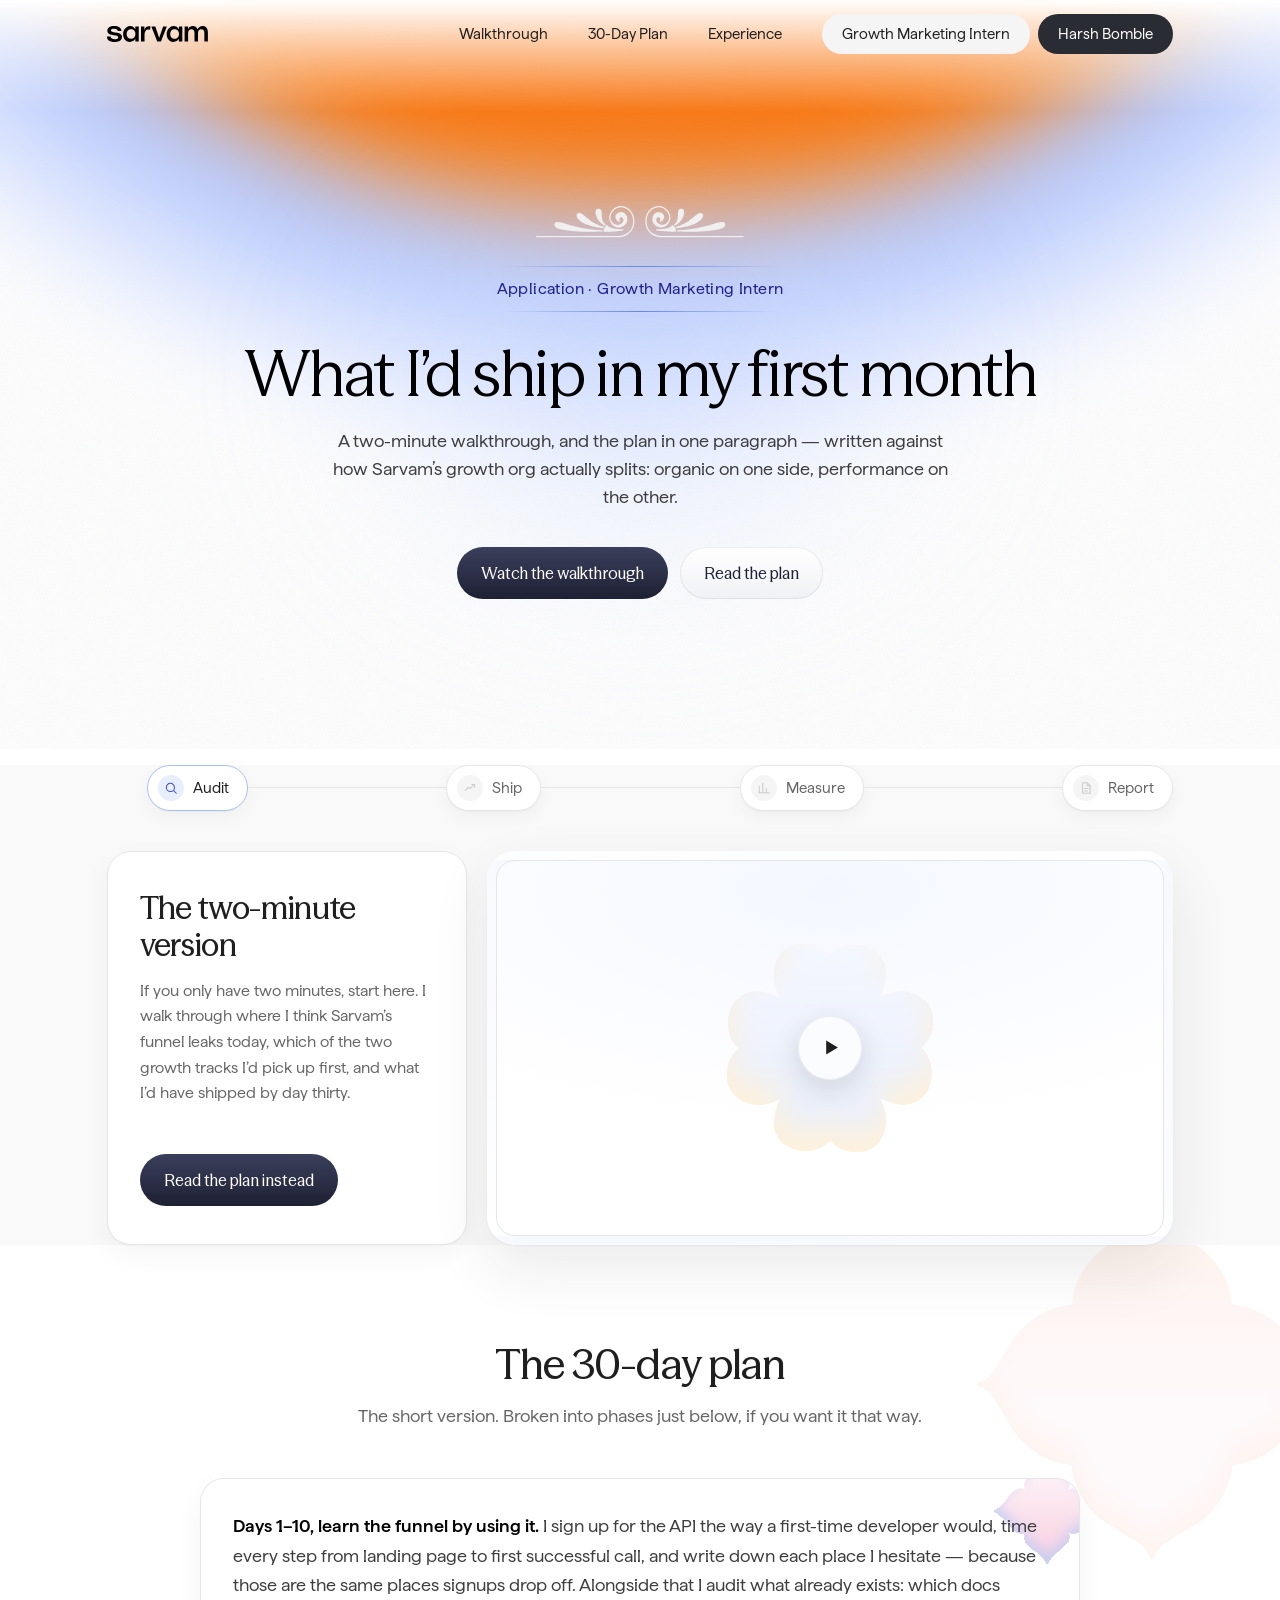
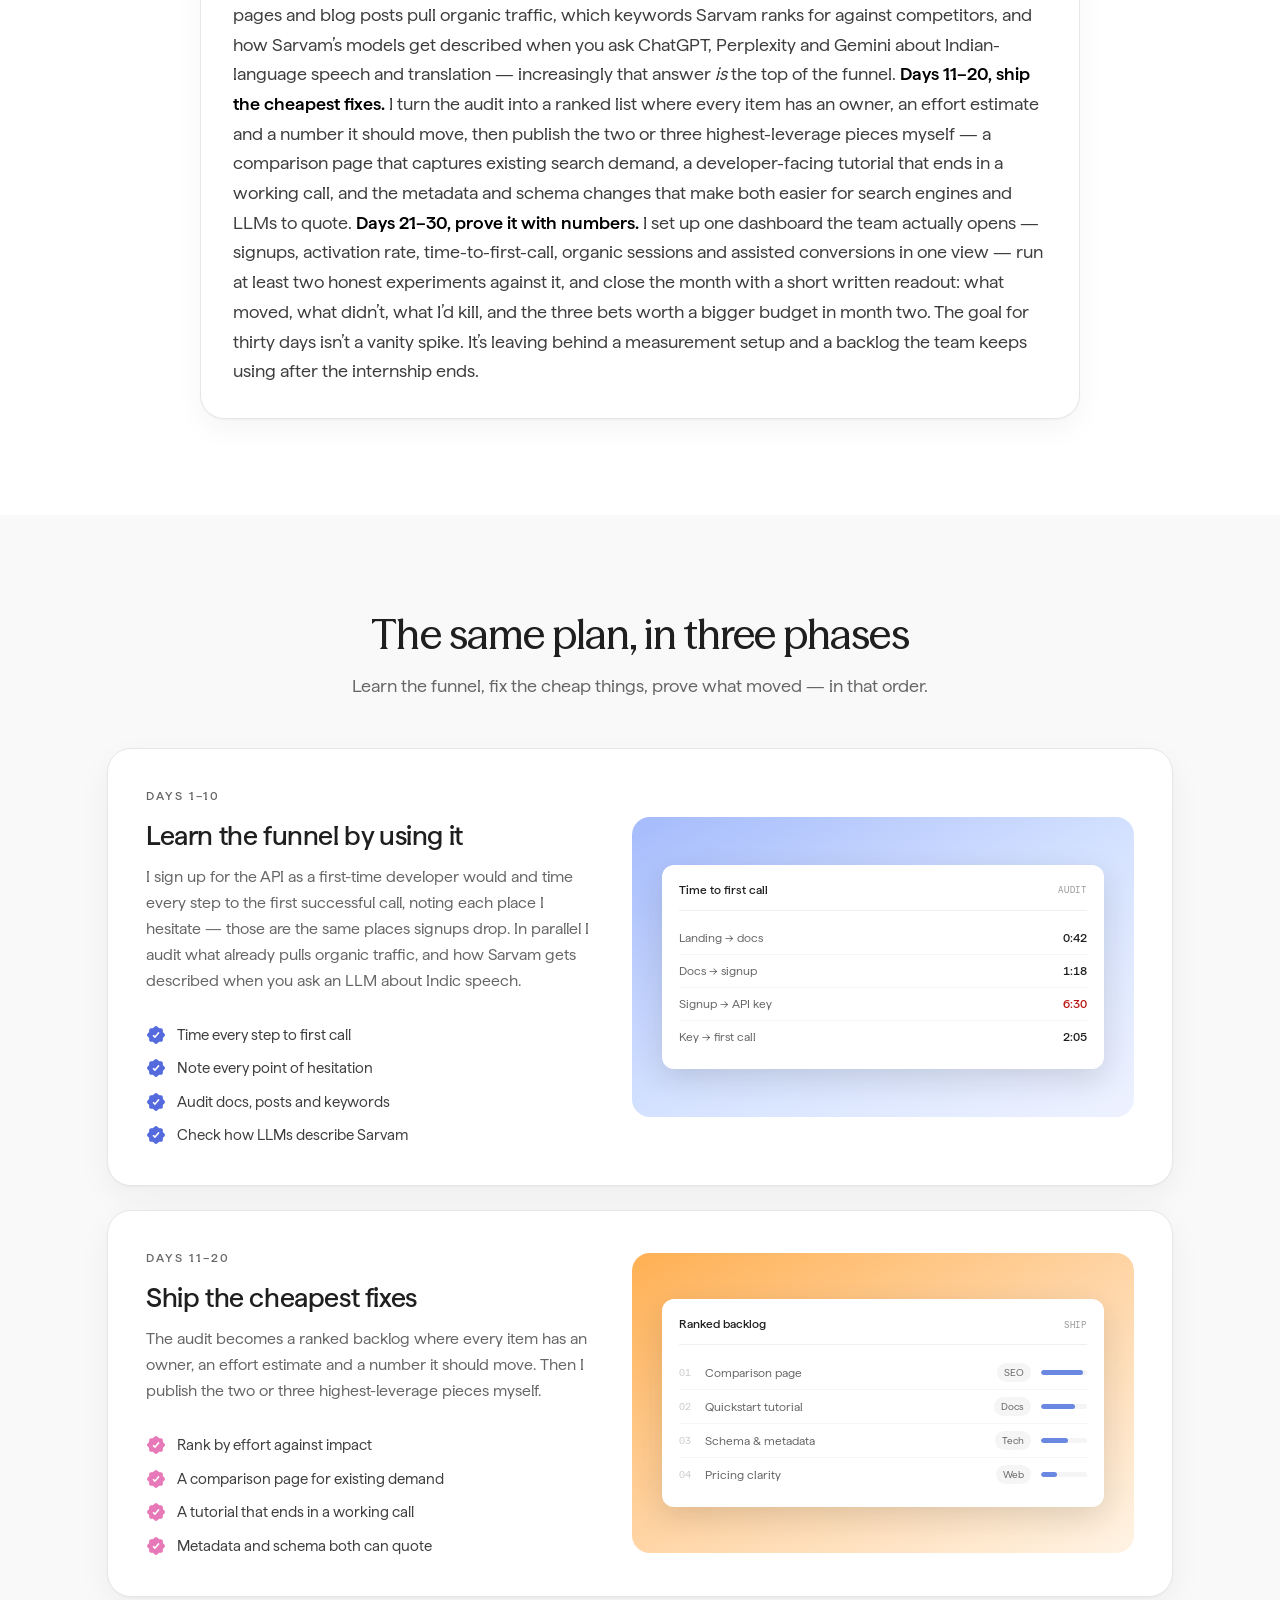
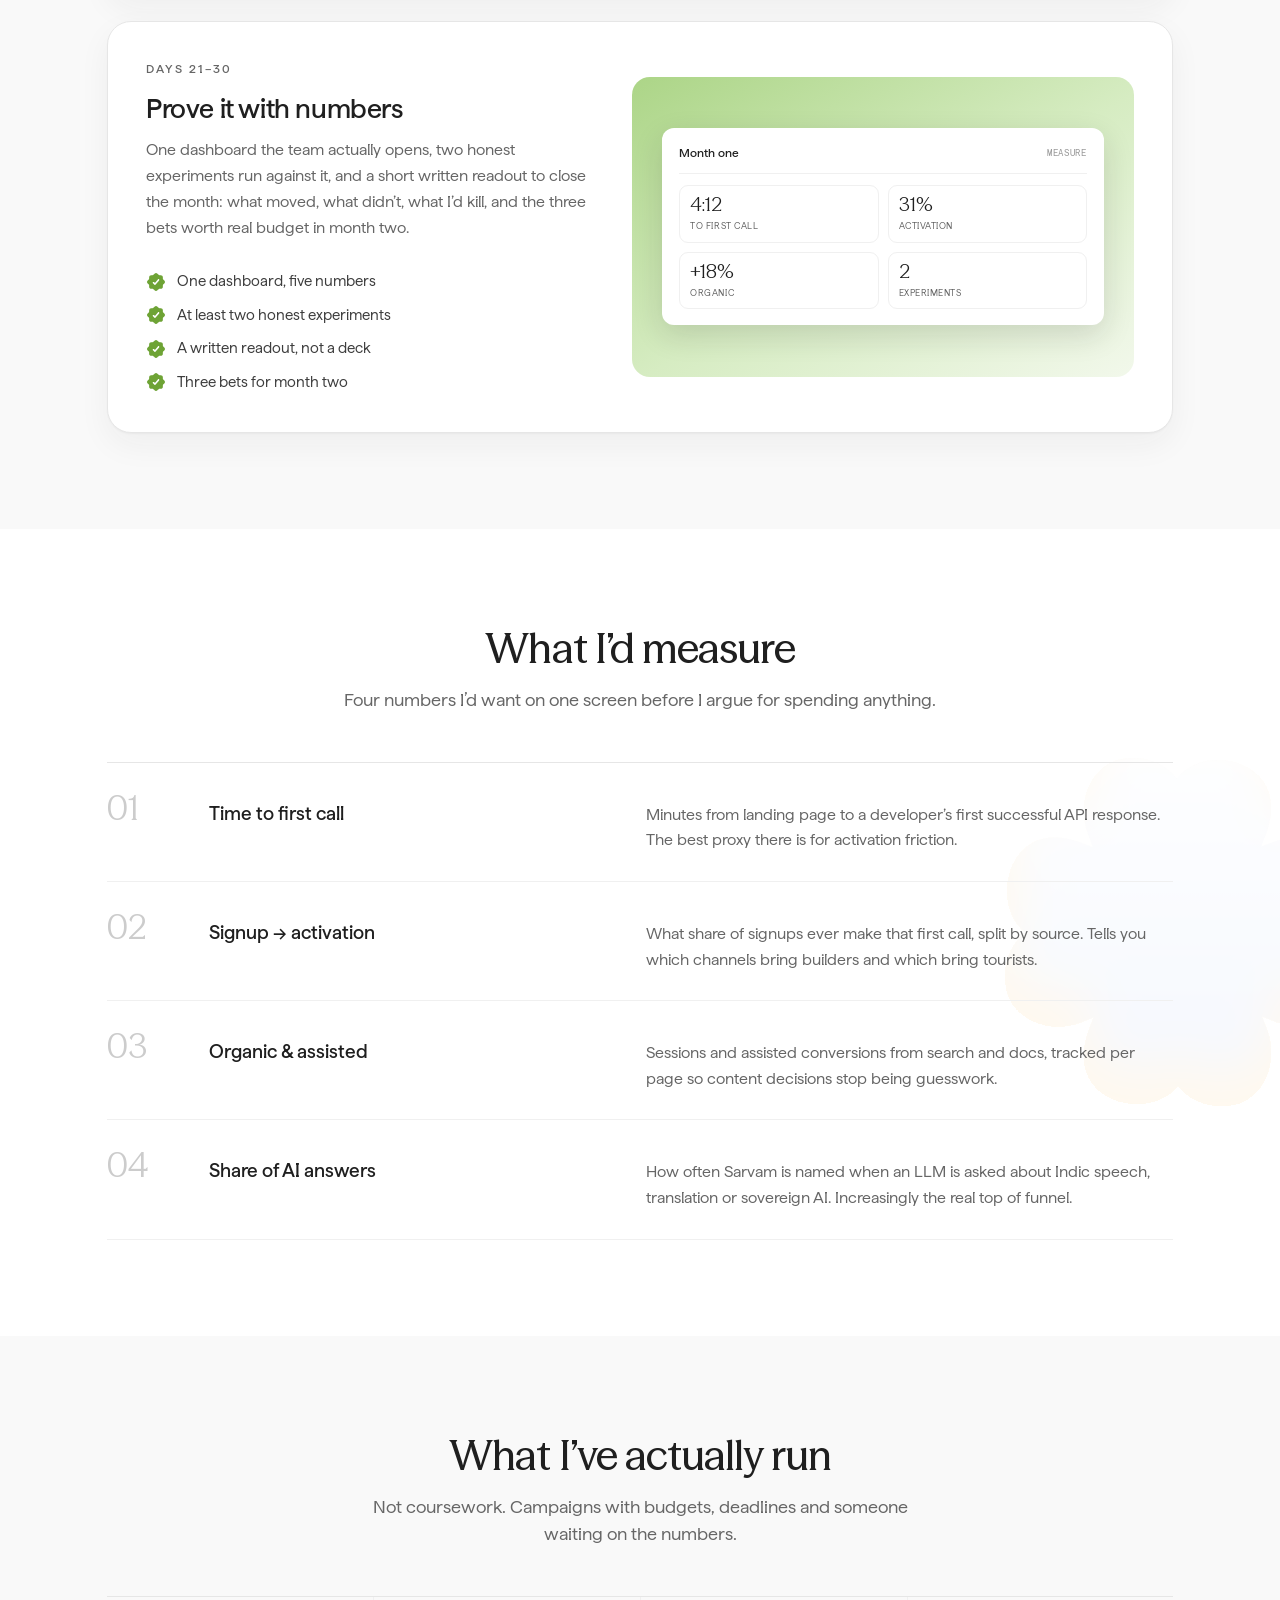
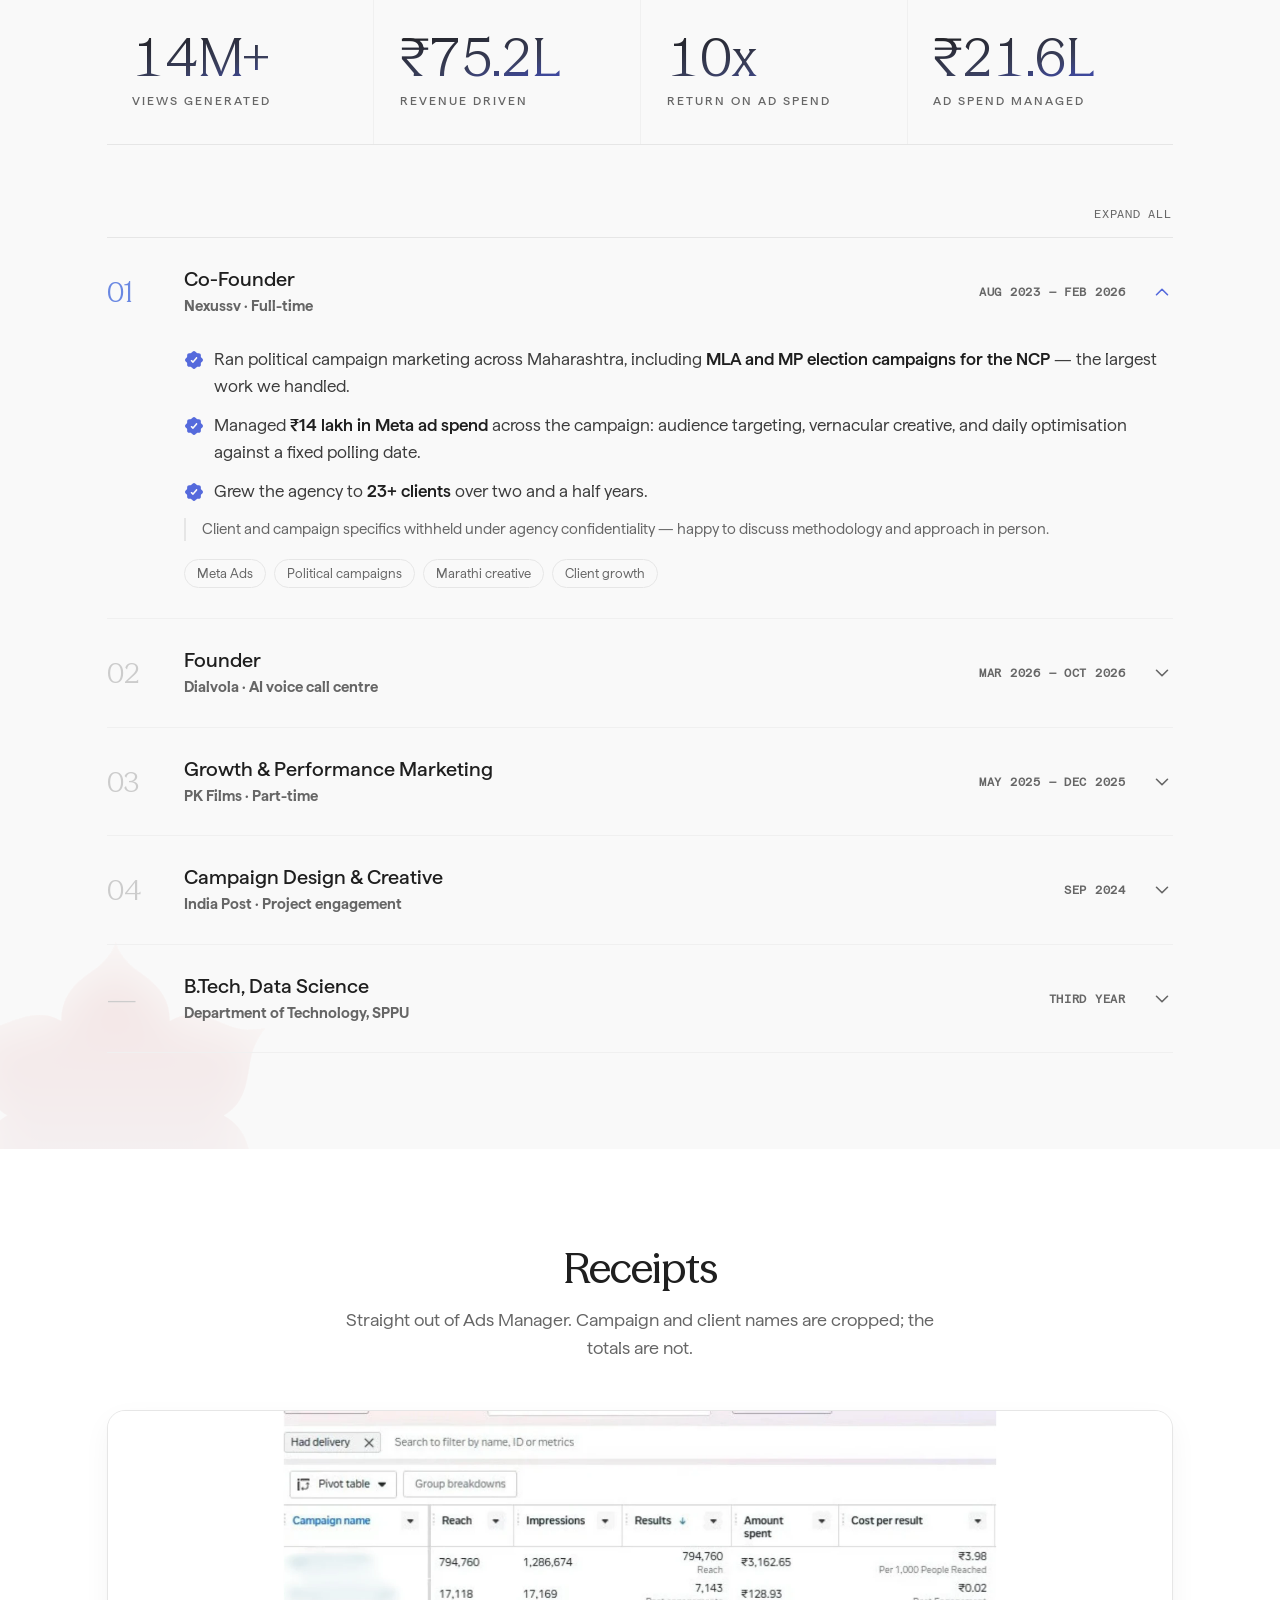
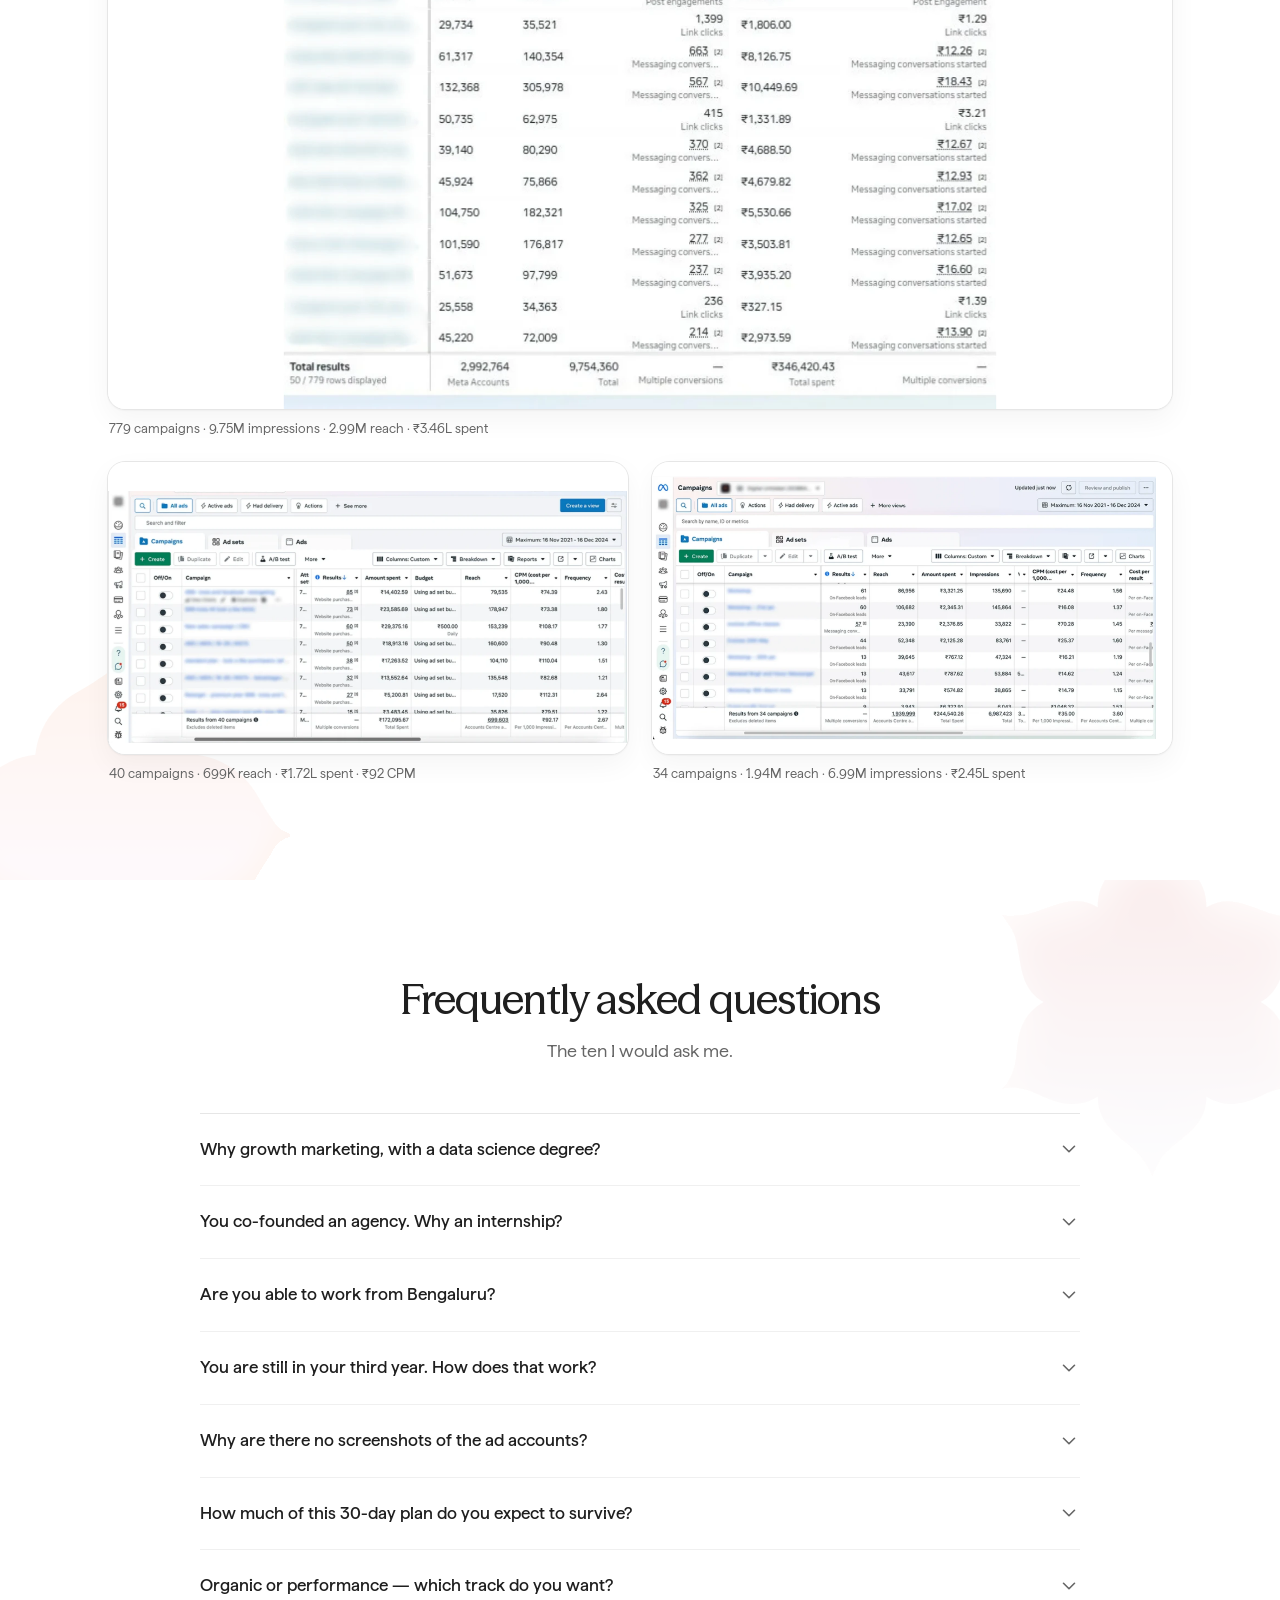
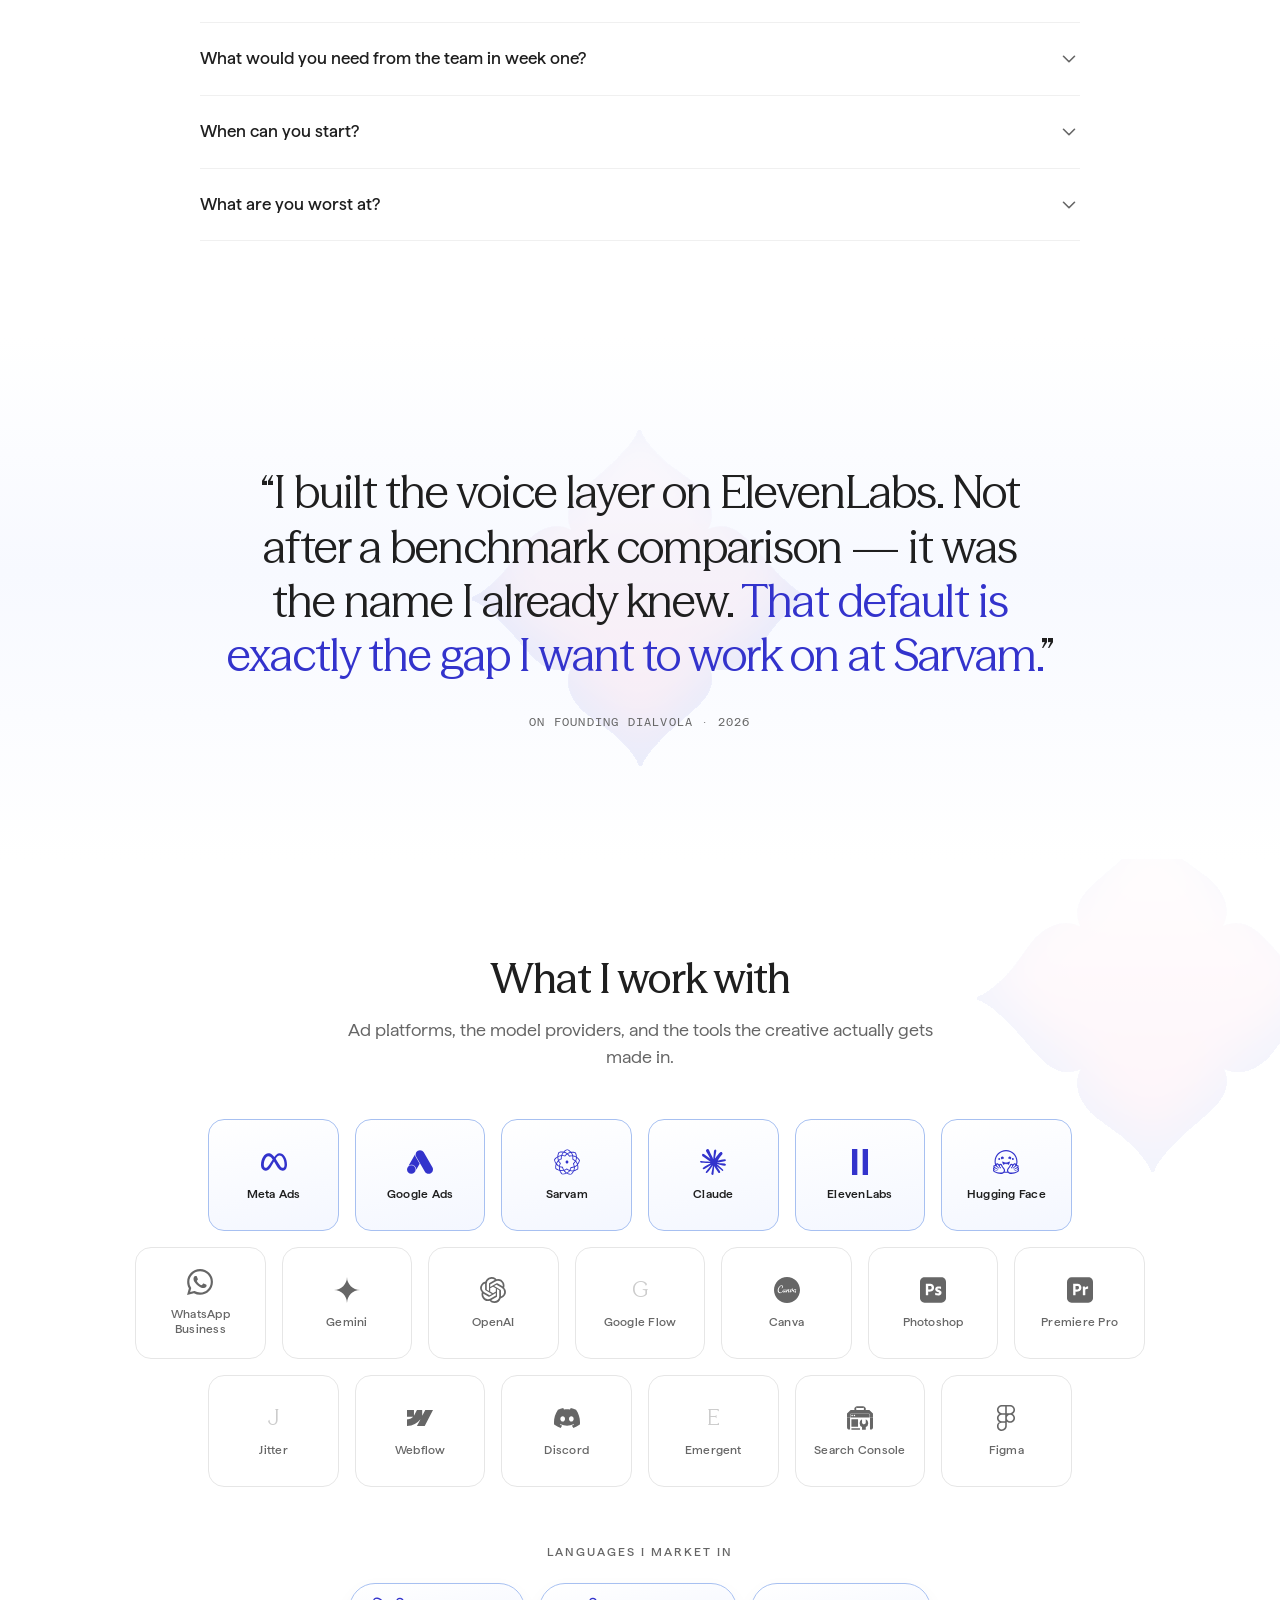
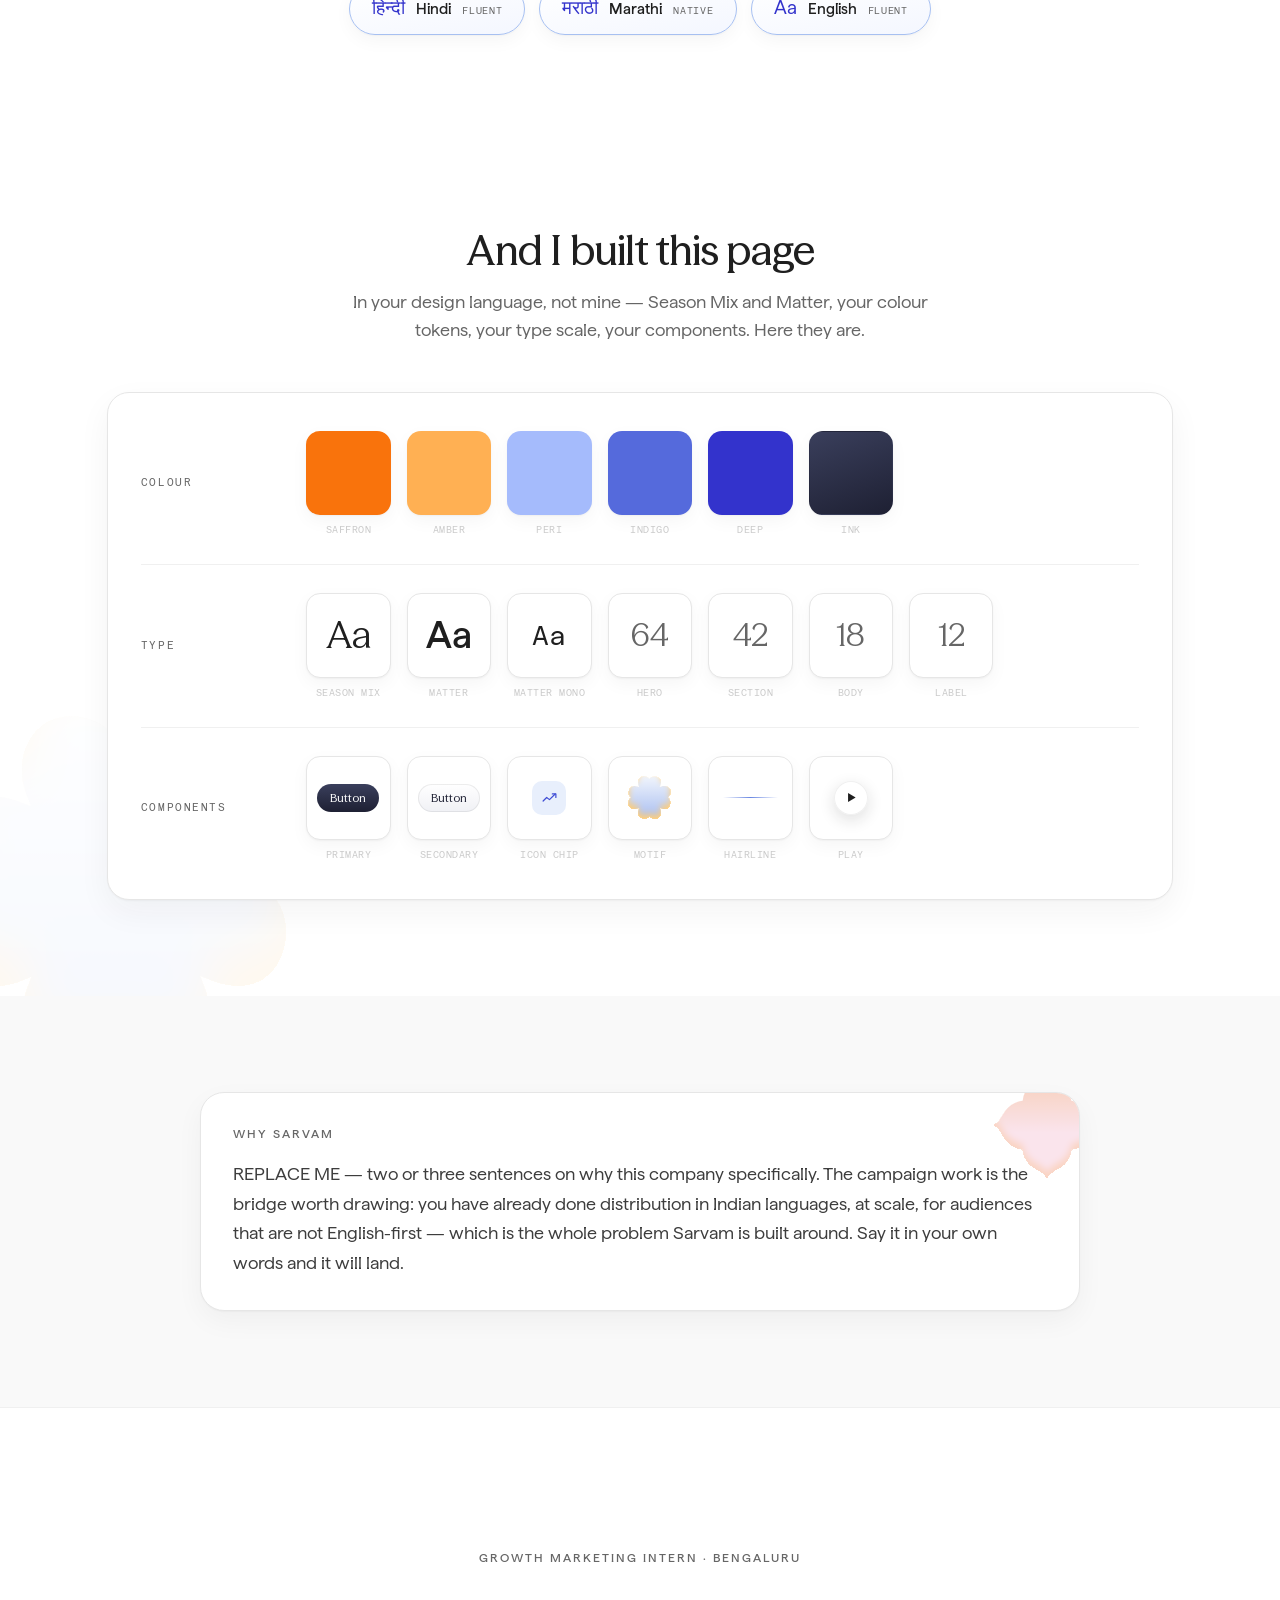
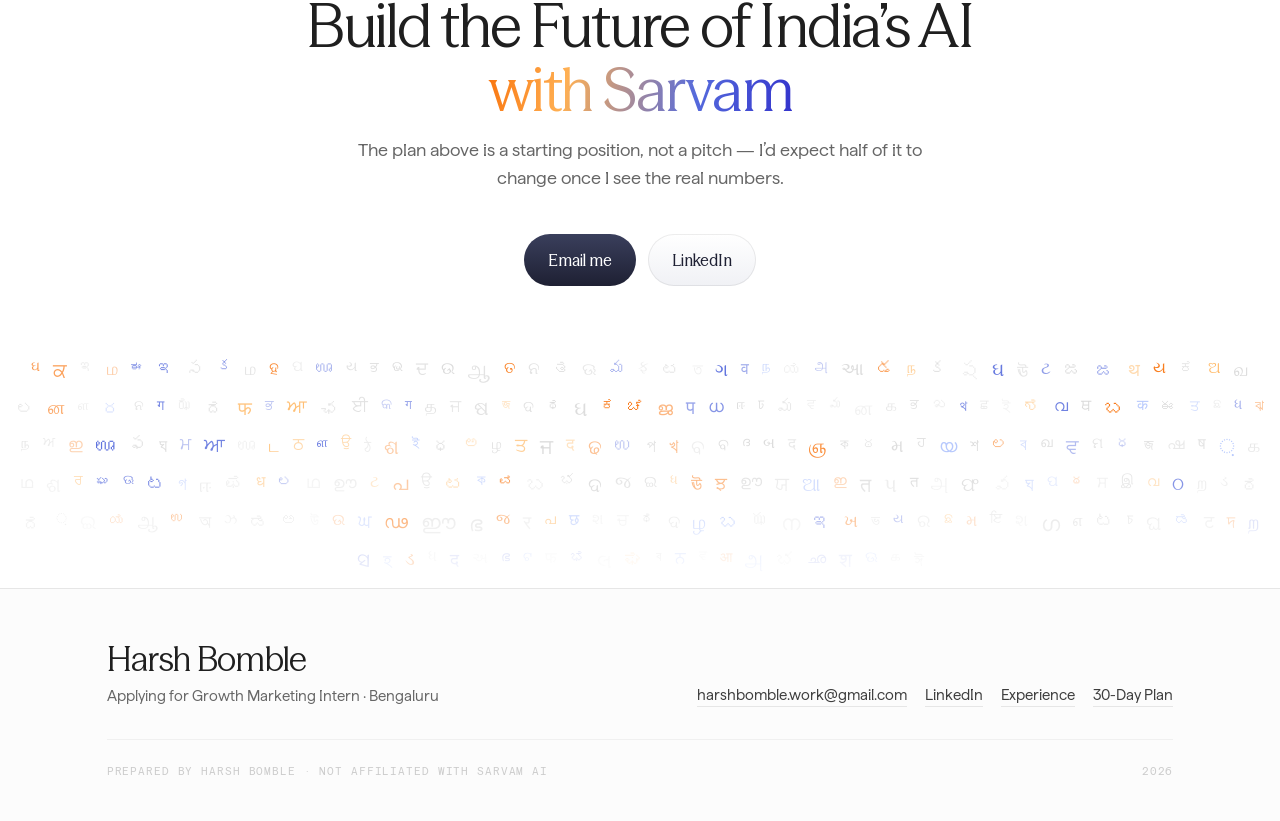
==== index.html @ e4346c4b "Replace the campaign outcome placeholder with a confidentiality note The outcome ask was a dashed to" ====
<!doctype html>
<html lang="en">
<head>
<meta charset="utf-8">
<meta name="viewport" content="width=device-width, initial-scale=1">
<title>30-Day Plan</title>
<meta name="description" content="A 30-day plan for the Growth Marketing Intern role at Sarvam.">
<meta name="author" content="Harsh Bomble">
<meta name="theme-color" content="#ffffff">
<!-- so the link previews properly when you send it on WhatsApp / LinkedIn / email -->
<meta property="og:type" content="website">
<meta property="og:title" content="What I'd ship in my first month">
<meta property="og:description" content="A 30-day plan for the Growth Marketing Intern role at Sarvam \u2014 the walkthrough, three phases, and what I'd measure.">
<meta name="twitter:card" content="summary">
<meta name="twitter:title" content="What I'd ship in my first month">
<meta name="twitter:description" content="A 30-day plan for the Growth Marketing Intern role at Sarvam.">
<link rel="icon" href="data:image/svg+xml,%3Csvg xmlns='http://www.w3.org/2000/svg' viewBox='0 0 32 32'%3E%3Crect width='32' height='32' rx='8' fill='%233333cc'/%3E%3Ccircle cx='16' cy='16' r='5' fill='%23fff'/%3E%3C/svg%3E">
<style>
@font-face{font-family:Matter;src:url([data-uri]) format("woff2-variations");font-weight:100 1000;font-style:normal;font-display:swap}
@font-face{font-family:"Season Mix";src:url([data-uri]) format("woff2-variations");font-weight:300 900;font-style:normal;font-display:swap}
@font-face{font-family:"Matter Mono";src:url([data-uri]) format("woff2");font-weight:400;font-style:normal;font-display:swap}

:root{
  --tx:#1f1f1f; --tx-secondary:#3d3d3d; --tx-tertiary:#666;
  --st:#e6e6e6; --st-secondary:#f0f0f0;
  --grey-50:#f9f9f9; --grey-100:#f5f5f5; --grey-200:#f0f0f0;
  --grey-300:#e6e6e6; --grey-400:#ccc; --grey-600:#999;
  --indigo-100:#e8effc; --indigo-300:#a7c0f1; --indigo-500:#6a88e2;
  --indigo-600:#556adc; --indigo-700:#4250d5; --indigo-800:#3333cc;
  --indigo-900:#212191;
  --ink-btn-a:#3a3f5c; --ink-btn-b:#1e2033;
  --paper:#fff; --paper-soft:#fcfcfc;
}
*,*::before,*::after{box-sizing:border-box}
html{-webkit-text-size-adjust:100%; scroll-behavior:smooth; scroll-padding-top:88px}
body{
  margin:0; background:var(--paper); color:#000;
  font-family:Matter,ui-sans-serif,system-ui,sans-serif;
  font-size:16px; line-height:1.5;
  -webkit-font-smoothing:antialiased; -moz-osx-font-smoothing:grayscale;
}
.wrap{width:83.333%; max-width:1200px; margin-inline:auto}
@media (max-width:760px){ .wrap{width:auto; margin-inline:20px} }

/* ============ HERO SHELL — the saffron→periwinkle wash ============ */
.hero-shell{position:relative; overflow:hidden; isolation:isolate}
.hero-grad{
  position:absolute; z-index:-2; pointer-events:none;
  width:202.7vw; height:96.9vw; top:-55.4vw; left:50%;
  transform:translateX(-50%) translateY(var(--par,0px)); will-change:transform;
  max-width:none; object-fit:fill;
}
.hero-blob{
  position:absolute; z-index:-1; pointer-events:none;
  top:50%; left:50%; transform:translate(-50%,-50%);
  width:min(600px,80vw); height:min(400px,54vw);
  background:radial-gradient(#a5bbfc 0%,#d5e2ff 40%,transparent 70%);
  filter:blur(100px); opacity:.4;
}
.top-fade{
  position:absolute; z-index:0; inset:0 0 auto 0; height:112px; pointer-events:none;
  background:linear-gradient(to bottom,#fff 0%,transparent 100%);
}

/* ============ Header ============ */
.site-header{position:fixed; inset:0 0 auto 0; z-index:1000}
.site-header .bar{position:relative; z-index:1; display:flex; align-items:center;
                  justify-content:space-between; gap:24px; padding-block:14px}
/* white panel drops in once you leave the hero, the way theirs does */
.header-bg{
  position:absolute; inset:0; background:#fff; border-bottom:1px solid var(--st-secondary);
  opacity:0; translate:0 -100%;
  transition:opacity .3s ease-out, translate .3s cubic-bezier(.2,0,0,1);
}
.site-header.stuck .header-bg{opacity:1; translate:0 0}
.brand{display:flex; align-items:center; text-decoration:none; flex:1 1 0; min-width:0}
.brand svg{display:block; height:16px; width:auto}
.nav{display:flex; align-items:center; gap:8px; flex:0 0 auto}
.nav a{
  padding:8px 16px; border-radius:999px; text-decoration:none;
  font-size:15px; line-height:normal; color:var(--tx); white-space:nowrap;
  transition:background-color .2s ease;
}
.nav a:hover{background:rgba(0,0,0,.05)}
.header-cta{display:flex; align-items:center; gap:8px; flex:1 1 0; justify-content:flex-end}
.pill-sm{
  display:inline-flex; align-items:center; height:40px; padding:8px 20px;
  border-radius:999px; font-size:15px; text-decoration:none; white-space:nowrap;
}
.pill-sm.dark{background:#2a2c33; color:#fff}
.pill-sm.light{background:var(--grey-100); color:var(--tx)}
@media (max-width:900px){ .nav{display:none} }
@media (max-width:560px){ .pill-sm.light{display:none} }

/* ============ Hero ============ */
.hero{position:relative; z-index:1; text-align:center; padding-block:206px 150px}
.motif{display:block; margin:0 auto 28px; width:208px; height:32px}
.rule{display:block; width:276px; max-width:70vw; height:1px; margin:0 auto;
      background:radial-gradient(circle,var(--indigo-500) 0%,transparent 100%)}
.eyebrow{
  margin:0; padding-block:10px;
  font-size:16px; font-weight:425; letter-spacing:.4px; line-height:24px;
  color:var(--indigo-900);
}
h1{
  font-family:"Season Mix",Matter,serif; font-weight:425;
  font-size:clamp(38px,5.2vw,64px); line-height:1.05; letter-spacing:-.025em;
  margin:28px auto 20px; color:#000; max-width:20ch; text-wrap:balance;
}
.lede{
  margin:0 auto; max-width:56ch; text-wrap:pretty; font-size:18px; line-height:1.55; color:var(--tx-secondary);
}
.cta{display:flex; flex-wrap:wrap; gap:12px; justify-content:center; margin-top:36px}
.pill{
  display:inline-flex; align-items:center; justify-content:center;
  height:52px; padding:14px 24px; border-radius:999px;
  font-family:"Season Mix",Matter,serif; font-weight:500; font-size:16px;
  text-decoration:none; border:0; cursor:pointer;
}
.pill.dark{background:linear-gradient(var(--ink-btn-a) 0%,var(--ink-btn-b) 100%); color:#fff}
/* hairline so the light pill still reads on the grey bands, where a
   pure-white fill would otherwise disappear */
.pill.lightb{background:linear-gradient(#fff 0%,#f0f1f5 100%); color:var(--ink-btn-b);
             box-shadow:inset 0 0 0 1px rgba(31,31,31,.08)}

/* ============ Grain — their recipe: 512px tile, soft-light, .5, rotated 180.
   Their own tile is a 1.7MB PNG, so this is an SVG turbulence equivalent. ============ */
.grain::after{
  content:""; position:absolute; inset:0; z-index:0; pointer-events:none;
  background-image:url("data:image/svg+xml,%3Csvg xmlns='http://www.w3.org/2000/svg' width='512' height='512'%3E%3Cfilter id='n'%3E%3CfeTurbulence type='fractalNoise' baseFrequency='0.75' numOctaves='4' stitchTiles='stitch'/%3E%3C/filter%3E%3Crect width='512' height='512' filter='url(%23n)' opacity='0.5'/%3E%3C/svg%3E");
  background-size:512px 512px; background-repeat:repeat;
  mix-blend-mode:soft-light; opacity:.22; transform:rotate(180deg);
}

/* ============ Depth — layered rather than a flat 1px box ============ */
.card{
  position:relative; overflow:hidden;
  box-shadow:0 1px 2px rgba(31,31,31,.04), 0 10px 28px rgba(31,31,31,.045);
}
/* their featured-card treatment: a motif bleeding out of the top-right */
.card .accent{
  position:absolute; top:-34px; right:-34px; width:132px; height:132px;
  opacity:.32; pointer-events:none; user-select:none;
}
.card > *:not(.accent){position:relative; z-index:1}

/* ============ Motion — their timing: opacity .36s ease-out, translate .52s ============ */
.reveal{opacity:0; translate:0 18px;
        transition:opacity .36s ease-out, translate .52s cubic-bezier(.2,0,0,1)}
.reveal.in{opacity:1; translate:0 0}

.card{transition:transform .35s cubic-bezier(.2,0,0,1), box-shadow .35s cubic-bezier(.2,0,0,1),
      border-color .2s cubic-bezier(.4,0,.2,1)}
.grid-3 .card:hover, .grid-4 .card:hover{
  transform:translateY(-4px); border-color:var(--grey-400);
  box-shadow:0 2px 4px rgba(31,31,31,.05), 0 20px 48px rgba(31,31,31,.10);
}
.card .accent{transition:transform .5s cubic-bezier(.2,0,0,1), opacity .35s ease-out}
.grid-3 .card:hover .accent, .grid-4 .card:hover .accent{transform:scale(1.1) rotate(6deg); opacity:.52}
.pill{transition:transform .35s cubic-bezier(.2,0,0,1), box-shadow .35s cubic-bezier(.2,0,0,1), filter .2s ease-out}
.pill:hover{transform:translateY(-1px); box-shadow:0 10px 24px rgba(31,31,31,.16)}
.pill.lightb:hover{box-shadow:inset 0 0 0 1px rgba(31,31,31,.14), 0 10px 24px rgba(31,31,31,.08)}
.video-frame{transition:box-shadow .35s cubic-bezier(.2,0,0,1)}

.play{transition:transform .35s cubic-bezier(.2,0,0,1), background-color .2s ease-out}
.video-shell:hover .play{transform:scale(1.06); background:rgba(255,255,255,.9)}

@media (prefers-reduced-motion:reduce){
  html{scroll-behavior:auto}
  .reveal{opacity:1; translate:none; transition:none}
  *,*::before,*::after{transition-duration:.01ms !important; animation-duration:.01ms !important}
  .grid-3 .card:hover,.grid-4 .card:hover,.pill:hover{transform:none}
}

/* ============ Stepper ============ */
.steps{
  display:flex; align-items:center; justify-content:center; flex-wrap:wrap;
  gap:0; margin-bottom:clamp(26px,3.4vw,40px);
}
.step{
  display:inline-flex; align-items:center; gap:9px;
  padding:9px 18px 9px 10px; border-radius:999px;
  background:#fff; border:1px solid var(--st);
  box-shadow:0 1px 2px rgba(31,31,31,.04), 0 6px 18px rgba(31,31,31,.045);
  font-size:15px; color:var(--tx-tertiary); white-space:nowrap;
}
.step .ic{
  width:26px; height:26px; border-radius:50%; display:grid; place-items:center;
  background:var(--grey-100);
}
.step .ic svg{width:14px; height:14px; fill:none; stroke:var(--grey-400);
              stroke-width:1.8; stroke-linecap:round; stroke-linejoin:round}
.step.on{color:var(--tx); border-color:var(--indigo-300)}
.step.on .ic{background:var(--indigo-100)}
.step.on .ic svg{stroke:var(--indigo-700)}
.step-line{flex:1 1 34px; min-width:18px; height:1px; background:var(--st)}
@media (max-width:760px){
  .steps{gap:10px}
  .step-line{display:none}
  .step{font-size:14px; padding:8px 15px 8px 9px}
}

/* ============ Section motifs — large, faint, bleeding off an edge ============ */
.sec, .band{position:relative}
.has-motif{overflow:hidden}
.sec-motif{
  position:absolute; z-index:0; pointer-events:none; user-select:none;
  width:clamp(240px,34vw,460px); opacity:.075;
}
.sec-motif.tr{top:-9%; right:-7%}
.sec-motif.bl{bottom:-13%; left:-8%}
.sec-motif.rc{top:50%; right:-9%; translate:0 -50%}
.sec > .wrap{position:relative; z-index:1}
@media (max-width:760px){ .sec-motif{width:clamp(180px,48vw,260px); opacity:.055} }

/* ============ Body sections ============ */
.band{background:var(--grey-50)}
.sec{padding-block:clamp(56px,7.5vw,96px)}
.sec-head{text-align:center; max-width:720px; margin:0 auto clamp(32px,4vw,48px)}
.sec-head h2, .closing h2{
  font-family:"Season Mix",Matter,serif; font-weight:525;
  font-size:clamp(30px,3.9vw,42px); line-height:1.12; letter-spacing:-.022em;
  color:var(--tx); margin:0; text-wrap:balance;
}
.sec-lede{margin:14px auto 0; max-width:54ch; font-size:18px; line-height:1.55; color:var(--tx-tertiary); text-wrap:pretty}

.card{background:#fff; border:1px solid var(--st); border-radius:24px; padding:clamp(24px,2.6vw,32px)}
.card h3{font-size:20px; font-weight:525; line-height:1.3; color:var(--tx); margin:0 0 10px}
.card p{margin:0; font-size:16px; line-height:1.6; color:var(--tx-tertiary)}
.chip{
  display:grid; place-items:center; width:40px; height:40px; border-radius:11px;
  background:var(--indigo-100); margin-bottom:18px;
}
.chip svg{width:20px; height:20px; fill:none; stroke:#4250d5; stroke-width:1.75;
          stroke-linecap:round; stroke-linejoin:round}
.phase{font-size:12px; font-weight:525; letter-spacing:2px; text-transform:uppercase;
       color:var(--indigo-900); margin:0 0 8px}

.grid-3{display:grid; grid-template-columns:repeat(3,1fr); gap:20px}

/* ============ Plan slides ============ */
/* Each card pins under the header and the next one rides up over it.
   Offsets step down by 22px so the cards already stuck keep a visible edge.
   Block flow, not grid: a sticky grid item is confined to its own row. */
.slides{display:block}
.slide{position:sticky; margin-bottom:clamp(16px,2.2vw,24px)}
.slides > .slide:nth-child(1){top:100px}
.slides > .slide:nth-child(2){top:122px}
.slides > .slide:nth-child(3){top:144px}
.slides > .slide:last-child{margin-bottom:0}
.slide{
  display:grid; grid-template-columns:minmax(0,1fr) minmax(0,1.12fr);
  gap:clamp(20px,3vw,48px); align-items:center;
  background:#fff; border:1px solid var(--st); border-radius:24px;
  padding:clamp(24px,3vw,44px);
  box-shadow:0 1px 2px rgba(31,31,31,.04), 0 12px 32px rgba(31,31,31,.05);
}
.slide-copy h3{margin:0 0 12px; font-size:clamp(21px,2.4vw,27px); font-weight:525;
               line-height:1.22; letter-spacing:-.015em; color:var(--tx)}
.slide-copy > p{margin:0; font-size:16px; line-height:1.62; color:var(--tx-tertiary)}
.slide-copy .kicker{display:block; margin-bottom:14px}
.slide-ticks{list-style:none; margin:clamp(22px,2.6vw,30px) 0 0; padding:0; display:grid; gap:11px}
.slide-ticks li{display:flex; align-items:center; gap:11px; font-size:15px; color:var(--tx-secondary)}

.slide-visual{
  border-radius:18px; padding:clamp(18px,2.4vw,30px); display:grid; place-items:center;
  min-height:clamp(220px,24vw,300px);
}
.slide-visual.v1{background:linear-gradient(150deg,#a5bbfc 0%,#d5e2ff 52%,#eef2ff 100%)}
.slide-visual.v2{background:linear-gradient(150deg,#ffb053 0%,#ffd6a8 52%,#fff3e4 100%)}
.slide-visual.v3{background:linear-gradient(150deg,#acd587 0%,#d6ecc2 52%,#f2f8eb 100%)}
.vig{
  width:100%; background:#fff; border-radius:12px; padding:16px 17px;
  box-shadow:0 10px 30px rgba(31,31,31,.14); font-size:12px;
}
.vig-head{display:flex; justify-content:space-between; align-items:center;
          padding-bottom:11px; margin-bottom:11px; border-bottom:1px solid var(--st-secondary)}
.vig-title{font-weight:525; color:var(--tx); font-size:12px}
.vig-tag{font-family:"Matter Mono",ui-monospace,monospace; font-size:9px; letter-spacing:.08em;
         text-transform:uppercase; color:var(--grey-600)}
.vig-row{display:flex; align-items:center; gap:10px; padding-block:7px; color:var(--tx-tertiary)}
.vig-row + .vig-row{border-top:1px solid #f5f5f5}
.vig-row .k{flex:1; min-width:0; overflow:hidden; text-overflow:ellipsis; white-space:nowrap}
.vig-row .v{font-weight:525; color:var(--tx); font-variant-numeric:tabular-nums}
.vig-row.hot .v{color:#b81514}
.vig-rank{width:16px; font-family:"Matter Mono",ui-monospace,monospace; color:var(--grey-400); font-size:10px}
.vig-chip{font-size:10px; padding:2px 7px; border-radius:999px; background:var(--grey-100); color:var(--tx-tertiary)}
.vig-bar{height:5px; border-radius:999px; background:var(--grey-100); overflow:hidden; width:46px; flex:0 0 auto}
.vig-bar i{display:block; height:100%; border-radius:999px; background:var(--indigo-500)}
.vig-tiles{display:grid; grid-template-columns:1fr 1fr; gap:9px}
.vig-tile{border:1px solid var(--st-secondary); border-radius:9px; padding:9px 10px}
.vig-tile .n{display:block; font-family:"Season Mix",Matter,serif; font-size:19px; line-height:1; color:var(--tx)}
.vig-tile .l{display:block; margin-top:5px; font-size:9px; letter-spacing:.06em;
             text-transform:uppercase; color:var(--tx-tertiary)}
@media (max-width:1000px){
  .slides > .slide{position:static}
}
@media (max-width:860px){
  .slide{grid-template-columns:1fr; gap:24px}
  .slide-visual{min-height:200px; order:2}
}
@media (prefers-reduced-motion:reduce){
  .slides > .slide{position:static}
}
/* measured list — no boxes, so it reads differently from the grids above */
.measure{list-style:none; margin:0; padding:0; border-top:1px solid var(--st)}
.measure li{
  display:grid; grid-template-columns:72px minmax(0,1fr) minmax(0,1.3fr);
  gap:clamp(14px,2.4vw,36px); align-items:baseline;
  padding-block:clamp(20px,2.4vw,28px); border-bottom:1px solid var(--st-secondary);
}
.measure .mn{font-family:"Season Mix",Matter,serif; font-weight:425; font-size:34px;
             line-height:1; color:var(--grey-400)}
.measure h3{margin:0; font-size:19px; font-weight:525; line-height:1.3; color:var(--tx)}
.measure p{margin:0; font-size:16px; line-height:1.6; color:var(--tx-tertiary)}
@media (max-width:860px){
  .measure li{grid-template-columns:48px minmax(0,1fr); row-gap:8px}
  .measure p{grid-column:2 / 3}
  .measure .mn{font-size:26px}
}

/* two-column media split, as on their site */
.split{display:grid; grid-template-columns:minmax(0,360px) minmax(0,1fr); gap:20px; align-items:stretch}
.split-copy{display:flex; flex-direction:column}
.h-card{font-family:"Season Mix",Matter,serif; font-weight:525; font-size:clamp(26px,2.8vw,32px);
        line-height:1.15; letter-spacing:-.02em; color:var(--tx); margin:0 0 14px}
.split-copy p{font-size:16px; line-height:1.6; color:var(--tx-tertiary); margin:0}
.split-cta{margin-top:auto; align-self:flex-start}
@media (min-width:901px){ .split-copy{padding-block:clamp(28px,3vw,40px)} }

/* their media treatment: a translucent white frame around a bordered card */
.video-shell{
  border:9px solid rgba(255,255,255,.55); border-radius:28px;
  background:linear-gradient(170deg,#eef2ff 0%,#f7f9ff 60%,#fff 100%);
  box-shadow:0 1px 2px rgba(31,31,31,.05), 0 24px 60px rgba(31,31,31,.09);
  transition:box-shadow .35s cubic-bezier(.2,0,0,1);
}
.video-shell:hover{box-shadow:0 2px 4px rgba(31,31,31,.06), 0 32px 76px rgba(31,31,31,.13)}
.video-frame{
  position:relative; aspect-ratio:16/9; width:100%;
  border:1px solid var(--st); border-radius:19px; overflow:hidden;
  background:
    radial-gradient(120% 90% at 50% 8%, #f4f7ff 0%, #fbfcff 42%, #fff 72%);
  box-shadow:none;
}
/* a big faded motif so the panel reads as designed, not as a blank box */
.video-ph .motif-bg{
  position:absolute; top:50%; left:50%; translate:-50% -50%;
  width:min(46%,260px); opacity:.16; pointer-events:none;
}
.video-frame iframe{position:absolute; inset:0; width:100%; height:100%; border:0; display:block}
.video-ph{position:absolute; inset:0; display:grid; place-items:center}
.play{
  width:64px; height:64px; border-radius:50%; display:grid; place-items:center;
  background:rgba(255,255,255,.72); border:1px solid rgba(0,0,0,.06);
  box-shadow:0 8px 28px rgba(31,31,31,.14); backdrop-filter:blur(6px);
}
.play svg{width:17px; height:17px; margin-left:3px; fill:var(--tx)}

.plan-inner{max-width:880px; margin-inline:auto}
.plan-box p{font-size:18px; line-height:1.65; color:var(--tx-secondary)}
.plan-box p b{color:#000; font-weight:600}

/* ============ Experience — a stat strip and a divided list.
   Deliberately not cards: the grids above already use that shape. ============ */
.stats{
  display:grid; grid-template-columns:repeat(4,1fr);
  border-top:1px solid var(--st); border-bottom:1px solid var(--st);
  margin-bottom:clamp(36px,4.5vw,56px);
}
.stat{padding:clamp(24px,2.8vw,34px) clamp(12px,2vw,28px); border-left:1px solid var(--st-secondary)}
.stat:first-child{border-left:0}
.stat .n{
  display:block; font-family:"Season Mix",Matter,serif; font-weight:425;
  font-size:clamp(36px,4.8vw,52px); line-height:1; letter-spacing:-.022em;
  background:linear-gradient(170deg,#1f1f1f 0%,#3a3f5c 55%,#4250d5 100%);
  -webkit-background-clip:text; background-clip:text; color:transparent;
}
@supports not (background-clip:text){ .stat .n{color:var(--tx)} }
.stat .n{font-variant-numeric:tabular-nums}
.stat .l{
  display:block; margin-top:10px; font-size:12px; font-weight:525; letter-spacing:2px;
  text-transform:uppercase; color:var(--tx-tertiary); line-height:1.4;
}

.xp-bar{display:flex; justify-content:flex-end; margin-bottom:10px}
.xp-all{
  background:none; border:0; cursor:pointer; padding:6px 2px;
  font-family:"Matter Mono",ui-monospace,monospace; font-size:12px;
  letter-spacing:.06em; text-transform:uppercase; color:var(--tx-tertiary);
  transition:color .2s cubic-bezier(.4,0,.2,1);
}
.xp-all:hover{color:var(--indigo-700)}
.xp-all:focus-visible{outline:2px solid var(--indigo-600); outline-offset:3px; border-radius:4px}

.xp{border-top:1px solid var(--st)}
.xp-item{border-bottom:1px solid var(--st-secondary)}

.xp-head{
  width:100%; display:grid;
  grid-template-columns:52px minmax(0,1fr) auto 22px;
  align-items:center; gap:clamp(10px,2vw,28px);
  padding:clamp(20px,2.4vw,28px) 0; margin:0;
  background:none; border:0; font:inherit; color:inherit;
  text-align:left; cursor:pointer;
  transition:opacity .2s cubic-bezier(.4,0,.2,1);
}
.xp-head:focus-visible{outline:2px solid var(--indigo-600); outline-offset:4px; border-radius:6px}
.xp-num{
  font-family:"Season Mix",Matter,serif; font-weight:425; font-size:28px;
  line-height:1; color:var(--grey-400);
  transition:color .25s cubic-bezier(.4,0,.2,1);
}
.xp-head:hover .xp-num, .xp-item.open .xp-num{color:var(--indigo-500)}
.xp-role{display:block; font-size:20px; font-weight:525; line-height:1.3; color:var(--tx)}
.xp-org{display:block; font-size:15px; color:var(--tx-tertiary); margin-top:3px}
.xp-when{
  font-family:"Matter Mono",ui-monospace,monospace; font-size:12px; letter-spacing:.06em;
  text-transform:uppercase; color:var(--tx-tertiary); white-space:nowrap;
}
.xp-chev{
  width:22px; height:22px; fill:none; stroke:var(--tx-tertiary); stroke-width:1.75;
  stroke-linecap:round; stroke-linejoin:round; justify-self:end;
  transition:transform .4s cubic-bezier(.2,0,0,1), stroke .25s ease-out;
}
.xp-item.open .xp-chev{transform:rotate(180deg); stroke:var(--indigo-600)}

/* 0fr to 1fr animates height without measuring anything in JS */
.xp-panel{
  display:grid; grid-template-rows:0fr;
  transition:grid-template-rows .42s cubic-bezier(.2,0,0,1);
}
.xp-item.open .xp-panel{grid-template-rows:1fr}
.xp-panel-inner{overflow:hidden}
.xp-content{
  padding:0 0 clamp(22px,2.6vw,30px) calc(52px + clamp(10px,2vw,28px));
  opacity:0; transition:opacity .3s ease-out .06s;
}
.xp-item.open .xp-content{opacity:1}

.xp-points{margin:0; padding:0; list-style:none; display:grid; gap:12px}
.xp-points li{position:relative; padding-left:30px; font-size:17px; line-height:1.6; color:var(--tx-secondary)}
.xp-points li > .tick{position:absolute; left:0; top:4px}
/* scalloped verification badge, as on their enterprise checklists */
.tick{
  flex:0 0 auto; width:20px; height:20px; display:block;
}
.tick svg{width:100%; height:100%; display:block; color:var(--indigo-600)}
.tick.green svg{color:#6ea335}
.tick.pink svg{color:#e879b9}
.xp-points li b{color:var(--tx); font-weight:600}
.xp-points li.todo{
  padding:12px 14px 12px 16px; border:1px dashed var(--grey-400);
  border-radius:10px; color:var(--tx-tertiary); font-size:15px;
}
.xp-points li.todo::before{display:none}
.xp-points li.note{
  padding-left:16px; border-left:2px solid var(--st);
  color:var(--tx-tertiary); font-size:15px; line-height:1.55;
}
.xp-content p{margin:0; font-size:17px; line-height:1.6; color:var(--tx-secondary)}
.xp-content .tags{display:flex; flex-wrap:wrap; gap:8px; margin:18px 0 0; padding:0; list-style:none}
.xp-content .tags li{
  font-size:13px; color:var(--tx-tertiary);
  border:1px solid var(--st); border-radius:999px; padding:4px 12px;
}

@media (max-width:860px){
  .stats{grid-template-columns:repeat(2,1fr)}
  .stat:nth-child(3){border-left:0}
  .stat:nth-child(n+3){border-top:1px solid var(--st-secondary)}
  .xp-head{grid-template-columns:40px minmax(0,1fr) 20px; row-gap:6px}
  .xp-num{font-size:24px}
  .xp-when{grid-column:2 / 3; justify-self:start}
  .xp-chev{grid-column:3 / 4; grid-row:1 / 2}
  .xp-content{padding-left:calc(40px + 10px)}
}
@media (max-width:460px){
  .stats{grid-template-columns:1fr}
  .stat{border-left:0}
  .stat:nth-child(n+2){border-top:1px solid var(--st-secondary)}
}

/* ============ Glyph field — their careers page renders these as live text,
   not an image, which is why it stays crisp. Rebuilt the same way. ============ */
:root{
  --glyph-dim:#d8d8d8; --glyph-saffron:#f9730c; --glyph-amber:#ffb053;
  --glyph-indigo:#556adc; --glyph-peri:#a5bbfc;
}
.glyphs{
  position:relative; z-index:0; pointer-events:none; user-select:none;
  margin-top:clamp(44px,5.5vw,72px); height:clamp(148px,19vw,232px); overflow:hidden;
  display:flex; flex-wrap:wrap; align-content:flex-start; justify-content:center;
  gap:7px 13px; padding-inline:16px;
  font-size:17px; line-height:1.5;
  -webkit-mask-image:linear-gradient(180deg,#000 0%,#000 46%,transparent 100%);
          mask-image:linear-gradient(180deg,#000 0%,#000 46%,transparent 100%);
}
.glyphs i{font-style:normal}

/* ============ Design sheet — staggered 6 / 7 / 6 ============ */
.sheet{
  background:#fff; border:1px solid var(--st); border-radius:22px;
  padding:clamp(6px,1vw,10px) clamp(18px,2.6vw,34px);
  box-shadow:0 1px 2px rgba(31,31,31,.04), 0 12px 32px rgba(31,31,31,.05);
}
.sheet-row{
  display:grid; grid-template-columns:132px minmax(0,1fr);
  gap:clamp(16px,2.6vw,34px); align-items:center;
  padding-block:clamp(20px,2.4vw,28px); border-top:1px solid var(--st-secondary);
}
.sheet-row:first-child{border-top:0}
.sheet-label{
  font-family:"Matter Mono",ui-monospace,monospace; font-size:11px; letter-spacing:.14em;
  text-transform:uppercase; color:var(--tx-tertiary);
}
.sheet-items{display:flex; flex-wrap:wrap; gap:clamp(10px,1.4vw,16px)}
@media (max-width:720px){
  .sheet-row{grid-template-columns:1fr; gap:14px; align-items:start}
  .sheet{padding-inline:clamp(14px,4vw,22px)}
}
.spec{width:clamp(66px,6.6vw,86px); display:flex; flex-direction:column; gap:8px}
.spec-box{
  position:relative; aspect-ratio:1; border-radius:14px; overflow:hidden;
  border:1px solid var(--st); background:#fff;
  display:grid; place-items:center;
  box-shadow:0 1px 2px rgba(31,31,31,.04), 0 6px 18px rgba(31,31,31,.04);
  transition:transform .35s cubic-bezier(.2,0,0,1), box-shadow .35s cubic-bezier(.2,0,0,1);
}
.spec:hover .spec-box{transform:translateY(-3px); box-shadow:0 2px 4px rgba(31,31,31,.05), 0 14px 32px rgba(31,31,31,.10)}
.spec-cap{
  font-family:"Matter Mono",ui-monospace,monospace; font-size:10px; letter-spacing:.05em;
  text-transform:uppercase; color:var(--grey-400); text-align:center; line-height:1.3;
}
.spec-box.fill{border-color:transparent}
.spec-box .aa{font-size:clamp(26px,3.2vw,38px); line-height:1; color:var(--tx)}
.spec-box .aa.season{font-family:"Season Mix",Matter,serif; font-weight:425}
.spec-box .aa.matter{font-family:Matter,sans-serif; font-weight:525}
.spec-box .aa.mono{font-family:"Matter Mono",ui-monospace,monospace; font-size:clamp(20px,2.4vw,28px)}
.spec-box .num{
  font-family:"Season Mix",Matter,serif; font-weight:425; line-height:1; color:var(--tx-tertiary);
  font-size:clamp(22px,2.8vw,32px);
}
.spec-box .mini-pill{
  padding:6px 13px; border-radius:999px; font-family:"Season Mix",Matter,serif;
  font-weight:500; font-size:11px; white-space:nowrap;
}
.spec-box .mini-pill.dark{background:linear-gradient(var(--ink-btn-a),var(--ink-btn-b)); color:#fff}
.spec-box .mini-pill.light{background:linear-gradient(#fff,#f0f1f5); color:var(--ink-btn-b);
                           box-shadow:inset 0 0 0 1px rgba(31,31,31,.08)}
.spec-box .mini-chip{width:34px; height:34px; border-radius:10px; background:var(--indigo-100);
                     display:grid; place-items:center}
.spec-box .mini-chip svg{width:17px; height:17px; fill:none; stroke:var(--indigo-700);
                         stroke-width:1.75; stroke-linecap:round; stroke-linejoin:round}
.spec-box .mini-motif{width:64%; opacity:.62}
.spec-box .mini-rule{width:66%; height:1px;
  background:radial-gradient(circle,var(--indigo-500) 0%,transparent 100%)}
.spec-box .mini-play{
  width:34px; height:34px; border-radius:50%; display:grid; place-items:center;
  background:rgba(255,255,255,.75); border:1px solid rgba(0,0,0,.06);
  box-shadow:0 5px 16px rgba(31,31,31,.14);
}
.spec-box .mini-play svg{width:11px; height:11px; margin-left:2px; fill:var(--tx)}
.spec-box .mini-glyph{font-size:26px; line-height:1}
@media (max-width:620px){
  .spec{width:clamp(62px,19vw,88px)}
  .spec-cap{font-size:9px}
}

/* ============ Statement ============ */
.statement{
  position:relative; overflow:hidden; isolation:isolate;
  padding-block:clamp(84px,11vw,150px) 0; background:var(--paper);
  border-top:1px solid var(--st-secondary);
}
.statement-inner{position:relative; z-index:1; text-align:center; max-width:900px; margin-inline:auto}
.statement h2{
  margin:0; font-family:"Season Mix",Matter,serif; font-weight:425;
  font-size:clamp(32px,5.4vw,60px); line-height:1.08; letter-spacing:-.025em;
  color:var(--tx); text-wrap:balance;
}
/* saffron through to indigo — the flag running left to right */
.statement h2 .grad{
  background:linear-gradient(100deg,#f9730c 0%,#ffb053 26%,#556adc 68%,#3333cc 100%);
  -webkit-background-clip:text; background-clip:text; color:transparent;
}
@supports not (background-clip:text){ .statement h2 .grad{color:#3333cc} }
.statement .kicker{display:block; margin-bottom:clamp(18px,2.4vw,26px)}
.statement .cta{margin-top:clamp(30px,3.6vw,42px)}

/* ============ Proof slots ============ */
.proof{list-style:none; margin:0; padding:0;
       display:grid; grid-template-columns:1fr 1fr; gap:clamp(14px,2vw,22px)}
.proof > li:first-child{grid-column:1 / -1}
.proof-link{display:block; text-decoration:none}
.proof-shot{
  position:relative; aspect-ratio:16/9; overflow:hidden;
  border:1px solid var(--st); border-radius:18px; background:var(--grey-50);
  box-shadow:0 1px 2px rgba(31,31,31,.04), 0 10px 28px rgba(31,31,31,.045);
  transition:transform .35s cubic-bezier(.2,0,0,1), box-shadow .35s cubic-bezier(.2,0,0,1);
}
.proof li:hover .proof-shot{transform:translateY(-4px);
  box-shadow:0 2px 4px rgba(31,31,31,.05), 0 20px 48px rgba(31,31,31,.10)}
.proof-shot img{position:absolute; inset:0; width:100%; height:100%; object-fit:contain;
                object-position:center; display:block; background:#fff}
.proof-ph{position:absolute; inset:0; display:flex; flex-direction:column; align-items:center;
          justify-content:center; gap:9px; padding:22px; text-align:center}
.proof-ph .t{font-size:14px; font-weight:525; color:var(--tx-tertiary)}
.proof-ph .d{font-size:12px; color:var(--grey-400); line-height:1.5; max-width:24ch}
.proof-cap{margin:10px 2px 0; font-size:13px; color:var(--tx-tertiary); line-height:1.45}
@media (max-width:860px){ .proof{grid-template-columns:1fr} }

/* ============ FAQ ============ */
.faq{max-width:880px; margin-inline:auto; border-top:1px solid var(--st)}
.faq .xp-head{grid-template-columns:minmax(0,1fr) 22px; padding-block:clamp(18px,2vw,24px)}
.faq .xp-q{font-size:17px; font-weight:525; line-height:1.4; color:var(--tx)}
.faq .xp-content{padding-left:0; padding-right:clamp(26px,3vw,40px)}
.faq .xp-content p{font-size:16px; line-height:1.65; color:var(--tx-tertiary)}
@media (max-width:860px){ .faq .xp-head{grid-template-columns:minmax(0,1fr) 20px} }

/* ============ Pull quote ============ */
.quote-sec{
  position:relative; overflow:hidden; padding-block:clamp(72px,10vw,132px);
  background:linear-gradient(180deg,#fff 0%,#f7f9ff 45%,#fff 100%);
}
.quote-motif{
  position:absolute; top:50%; left:50%; translate:-50% -50%;
  width:min(420px,58vw); opacity:.1; pointer-events:none;
}
.quote-inner{position:relative; z-index:1; max-width:980px; margin-inline:auto; text-align:center}
.quote-sec blockquote{
  margin:0; font-family:"Season Mix",Matter,serif; font-weight:425;
  font-size:clamp(26px,3.8vw,46px); line-height:1.18; letter-spacing:-.022em;
  color:var(--tx); text-wrap:balance;
}
.quote-sec blockquote em{font-style:normal; color:var(--indigo-800)}
.quote-attr{
  margin:clamp(22px,3vw,30px) 0 0; font-family:"Matter Mono",ui-monospace,monospace;
  font-size:12px; letter-spacing:.1em; text-transform:uppercase; color:var(--tx-tertiary);
}

/* small uppercase label used across the page — keep this above anything
   that only overrides it, or deleting that block takes the base with it */
.kicker{font-size:12px; font-weight:525; letter-spacing:2px; text-transform:uppercase;
        color:var(--tx-tertiary)}

/* ============ Languages ============ */
.langs-wrap{margin-top:clamp(34px,4.4vw,56px); text-align:center}
.langs-wrap .kicker{display:block; margin-bottom:clamp(16px,2vw,22px)}
.langs{
  list-style:none; margin:0; padding:0;
  display:flex; flex-wrap:wrap; justify-content:center; gap:clamp(10px,1.4vw,14px);
}
.lang{
  display:flex; align-items:baseline; gap:11px;
  padding:13px 22px; border-radius:999px;
  background:linear-gradient(170deg,#fff 0%,#f4f7ff 100%);
  border:1px solid var(--indigo-300);
  transition:transform .35s cubic-bezier(.2,0,0,1), box-shadow .35s cubic-bezier(.2,0,0,1);
  box-shadow:0 1px 2px rgba(31,31,31,.04), 0 6px 18px rgba(31,31,31,.04);
}
.lang:hover{transform:translateY(-2px); box-shadow:0 2px 4px rgba(31,31,31,.05), 0 12px 28px rgba(31,31,31,.09)}
.lang .script{font-size:19px; line-height:1.2; color:var(--indigo-800)}
.lang .name{font-size:15px; font-weight:525; color:var(--tx)}
.lang .level{font-family:"Matter Mono",ui-monospace,monospace; font-size:10px;
             letter-spacing:.07em; text-transform:uppercase; color:var(--tx-tertiary)}
@media (max-width:560px){ .lang{padding:11px 17px} .lang .script{font-size:17px} }

/* ============ Tool grid ============ */
/* the six that matter for this role, lifted out of the greys */
.tool.key{
  border-color:var(--indigo-300);
  background:linear-gradient(170deg,#fff 0%,#f4f7ff 100%);
}
.tool.key .tool-mark{fill:var(--indigo-800)}
.tool.key .tool-name{color:var(--tx); font-weight:600}
.tool.key:hover{border-color:var(--indigo-600)}
.tool.key:hover .tool-mark{fill:var(--indigo-900)}
.tools{display:grid; gap:clamp(12px,1.5vw,16px)}
.tools-row{list-style:none; margin:0; padding:0; display:flex; flex-wrap:wrap; justify-content:center; gap:clamp(12px,1.5vw,16px)}
.tool{
  width:clamp(104px,10.2vw,142px);
  display:flex; flex-direction:column; align-items:center; justify-content:center;
  gap:12px; min-height:112px; padding:18px 10px;
  background:#fff; border:1px solid var(--st); border-radius:16px;
  transition:transform .35s cubic-bezier(.2,0,0,1), box-shadow .35s cubic-bezier(.2,0,0,1),
             border-color .2s cubic-bezier(.4,0,.2,1);
}
.tool:hover{
  transform:translateY(-3px); border-color:var(--grey-400);
  box-shadow:0 2px 4px rgba(31,31,31,.05), 0 14px 32px rgba(31,31,31,.08);
}
.tool-mark{
  width:26px; height:26px; fill:var(--tx-tertiary); flex:0 0 auto;
  transition:fill .25s cubic-bezier(.4,0,.2,1);
}
.tool:hover .tool-mark{fill:var(--tx)}
/* stand-in until the real mark is dropped in */
.tool-letter{
  display:grid; place-items:center; width:26px; height:26px;
  font-family:"Season Mix",Matter,serif; font-size:22px; line-height:1;
  color:var(--grey-400); transition:color .25s cubic-bezier(.4,0,.2,1);
}
.tool:hover .tool-letter{color:var(--tx-tertiary)}
.tool-name{
  font-size:12px; font-weight:525; letter-spacing:.02em;
  color:var(--tx-tertiary); text-align:center; line-height:1.3;
}
@media (max-width:560px){
  .tools, .tools-row{gap:10px}
  .tool{width:clamp(88px,27vw,110px); min-height:96px; border-radius:13px}
}

.closing{text-align:center}
.closing .rule{margin-bottom:28px}
.closing .cta{margin-top:32px}

@media (max-width:1000px){
  .grid-4{grid-template-columns:repeat(2,1fr)}
}
@media (max-width:900px){
  .grid-3{grid-template-columns:1fr}
  .split{grid-template-columns:1fr}
  .split-cta{margin-top:24px}
}
@media (max-width:560px){
  .grid-4{grid-template-columns:1fr}
  .card{border-radius:18px}
  .video-frame{border-radius:18px}
}

/* Narrow screens: the gradient is sized in vw, so it needs its own scale
   or it collapses into a blob at the top and the motif lands on bare white. */
@media (max-width:760px){
  .hero-grad{width:420vw; height:200.8vw; top:-95vw}
  .hero{padding-block:116px 72px}
  .motif{width:150px; height:23px; margin-bottom:20px}
  h1{font-size:clamp(34px,9.2vw,44px); margin-top:22px}
  .lede{font-size:17px}
  .cta{gap:10px}
  .pill{width:100%; max-width:320px}
}

/* Cmd+P gives a clean PDF instead of a screenshot of a website */
@media print{
  .site-header,.video,.hero .cta,.closing .cta{display:none !important}
  .hero{padding-block:24px 24px}
  .hero-grad,.hero-blob,.top-fade{display:none !important}
  .band,.card{background:#fff !important}
  .card{border:1px solid #ddd !important; box-shadow:none !important; break-inside:avoid}
  .sec{padding-block:18px !important}
  .reveal{opacity:1 !important; translate:none !important}
  .xp-panel{grid-template-rows:1fr !important}
  .xp-content{opacity:1 !important}
  .xp-chev{display:none !important}
  .xp-bar{display:none !important}
  .glyphs,.quote-motif,.sec-motif,.accent{display:none !important}
  h1{font-size:34px !important}
  .sec-head h2,.closing h2{font-size:22px !important}
  a[href^="http"]::after{content:" (" attr(href) ")"; font-size:11px; color:#666}
}

.site-footer{
  border-top:1px solid var(--st); background:var(--paper-soft);
  padding-block:clamp(36px,4.5vw,52px) clamp(28px,3.5vw,40px);
}
.foot-top{display:flex; flex-wrap:wrap; gap:24px; align-items:flex-end;
          justify-content:space-between; padding-bottom:clamp(24px,3vw,32px)}
.foot-name{margin:0; font-family:"Season Mix",Matter,serif; font-weight:425;
           font-size:clamp(24px,3vw,34px); line-height:1.1; letter-spacing:-.02em; color:var(--tx)}
.foot-role{margin:6px 0 0; font-size:15px; color:var(--tx-tertiary)}
.foot-links{display:flex; flex-wrap:wrap; gap:18px; margin:0; padding:0; list-style:none}
.foot-links a{
  font-size:15px; color:var(--tx-secondary); text-decoration:none;
  border-bottom:1px solid var(--st); padding-bottom:2px;
  transition:color .2s cubic-bezier(.4,0,.2,1), border-color .2s cubic-bezier(.4,0,.2,1);
}
.foot-links a:hover{color:var(--indigo-800); border-color:var(--indigo-300)}
.foot-base{display:flex; flex-wrap:wrap; gap:12px 24px; justify-content:space-between;
           border-top:1px solid var(--st-secondary); padding-top:clamp(18px,2.2vw,24px)}
.foot-base p{margin:0; font-family:"Matter Mono",ui-monospace,monospace; font-size:11px;
             letter-spacing:.08em; text-transform:uppercase; color:var(--grey-400)}
</style>
<noscript><style>
  /* the reveal animation starts at opacity:0 and the accordion panels start
     collapsed — without JS nothing turns either back on, so the page would
     render blank and the work history would be unreachable */
  .reveal{opacity:1 !important; translate:none !important}
  .header-bg{opacity:1 !important; translate:0 0 !important}
  .xp-panel{grid-template-rows:1fr !important}
  .xp-content{opacity:1 !important}
  .xp-chev{display:none}
  .xp-head{cursor:default}
  .xp-bar{display:none}
</style></noscript>
</head>
<body>

<svg width="0" height="0" aria-hidden="true" focusable="false" style="position:absolute">
  <symbol id="seal" viewBox="0 0 24 24">
    <path fill="currentColor" fill-rule="evenodd" clip-rule="evenodd" d="M12 1.25C11.4388 1.25 10.9816 1.48611 10.5656 1.80358C10.1759 2.10089 9.74606 2.53075 9.24319 3.03367L9.20782 3.06904C8.69316 3.5837 8.24449 3.78626 7.55208 3.78626C7.4653 3.78626 7.35579 3.78318 7.23212 3.7797C6.91509 3.77078 6.50497 3.75924 6.14615 3.79027C5.62128 3.83566 4.96532 3.97929 4.46745 4.48134C3.9734 4.97955 3.83327 5.63282 3.78923 6.15439C3.75922 6.50995 3.77075 6.91701 3.77966 7.23178L3.77966 7.23181C3.78317 7.35581 3.78628 7.46549 3.78628 7.55206C3.78628 8.24448 3.58371 8.69315 3.06902 9.20784L3.03367 9.24319C2.53075 9.74606 2.10089 10.1759 1.80358 10.5655C1.48612 10.9816 1.25001 11.4388 1.25 12C1.25001 12.5611 1.48613 13.0183 1.80358 13.4344C2.10095 13.8242 2.53091 14.2541 3.03395 14.7571L3.06906 14.7922C3.40272 15.1258 3.56011 15.3422 3.64932 15.5464C3.73619 15.7453 3.78628 15.9971 3.78628 16.4479C3.78628 16.5347 3.7832 16.6442 3.77972 16.7679C3.7708 17.0849 3.75926 17.495 3.79029 17.8539C3.83569 18.3787 3.97933 19.0347 4.48139 19.5326C4.97961 20.0266 5.63287 20.1667 6.15443 20.2107C6.50997 20.2408 6.91703 20.2292 7.23179 20.2203C7.35581 20.2168 7.4655 20.2137 7.55206 20.2137C7.99328 20.2137 8.24126 20.2581 8.43645 20.3386C8.63147 20.4191 8.84006 20.5632 9.15424 20.8774C9.22129 20.9444 9.30963 21.0391 9.41153 21.1483L9.41176 21.1486L9.41179 21.1486L9.4118 21.1486C9.64176 21.3951 9.94071 21.7155 10.22 21.9596C10.6437 22.33 11.2516 22.75 12 22.75C12.7485 22.75 13.3563 22.33 13.7801 21.9596C14.0593 21.7155 14.3583 21.3951 14.5882 21.1486C14.6902 21.0392 14.7787 20.9445 14.8458 20.8773C15.1599 20.5632 15.3685 20.4191 15.5635 20.3386C15.7587 20.2581 16.0067 20.2137 16.4479 20.2137C16.5345 20.2137 16.6442 20.2168 16.7682 20.2203C17.083 20.2292 17.49 20.2408 17.8456 20.2107C18.3671 20.1667 19.0204 20.0266 19.5186 19.5326C20.0207 19.0347 20.1643 18.3787 20.2097 17.8539C20.2407 17.495 20.2292 17.0849 20.2203 16.7679L20.2203 16.7676C20.2168 16.644 20.2137 16.5346 20.2137 16.4479C20.2137 15.9971 20.2638 15.7453 20.3507 15.5464C20.4399 15.3422 20.5973 15.1258 20.9309 14.7922L20.9661 14.7571C21.4691 14.2541 21.8991 13.8242 22.1964 13.4344C22.5139 13.0183 22.75 12.5611 22.75 12C22.75 11.4388 22.5139 10.9816 22.1964 10.5655C21.8991 10.1759 21.4693 9.74607 20.9664 9.24322L20.931 9.20784C20.5973 8.87416 20.4399 8.65779 20.3507 8.45354C20.2638 8.25468 20.2137 8.00288 20.2137 7.55206C20.2137 7.46534 20.2168 7.35593 20.2203 7.23236L20.2203 7.2321C20.2292 6.91507 20.2407 6.50496 20.2097 6.14615C20.1643 5.62129 20.0207 4.96533 19.5187 4.46747C19.0205 3.97339 18.3672 3.83325 17.8456 3.78921C17.49 3.75919 17.083 3.77072 16.7682 3.77964C16.6442 3.78315 16.5345 3.78626 16.4479 3.78626C15.7553 3.78626 15.3067 3.58361 14.7922 3.06904L14.7568 3.03368C14.2539 2.53075 13.8241 2.10089 13.4344 1.80358C13.0184 1.48611 12.5612 1.25 12 1.25ZM15.7657 10.1432C16.1209 9.72033 16.0661 9.08954 15.6432 8.73432C15.2203 8.37909 14.5895 8.43394 14.2343 8.85683L10.6972 13.0676L9.66603 12.1469C9.25406 11.7791 8.6219 11.8149 8.25407 12.2269C7.88624 12.6388 7.92202 13.271 8.33399 13.6388L10.134 15.246C10.3357 15.4261 10.6018 15.5168 10.8716 15.4975C11.1413 15.4781 11.3918 15.3503 11.5657 15.1432L15.7657 10.1432Z"/>
  </symbol>
</svg>


  <header class="site-header">
    <div class="header-bg" aria-hidden="true"></div>
    <div class="wrap bar">
      <a class="brand" href="https://www.sarvam.ai/" aria-label="Sarvam"><svg xmlns="http://www.w3.org/2000/svg" width="101" height="16" fill="none" viewBox="0 0 202 32"><g fill="#000" clip-path="url(#clip0_576_7616)"><path d="m56.729 1.024-.112 4.665-.025.835-.412-.723c-1.006-1.784-2.395-3.168-4.132-4.137C50.348.7 48.426.21 46.335.21c-2.636 0-5.055.71-7.184 2.1-2.137 1.4-3.87 3.313-5.155 5.687-1.24 2.37-1.871 5.114-1.871 8.149 0 3.035.59 5.733 1.759 8.107 1.164 2.328 2.798 4.199 4.851 5.558 2.087 1.314 4.486 1.983 7.122 1.983 4.686 0 8.157-1.879 10.327-5.592l.408-.698.025.81.112 4.64h6.74V1.023h-6.74Zm-2.307 21.872c-1.626 1.788-3.763 2.69-6.353 2.69s-4.744-.902-6.41-2.686c-1.643-1.804-2.441-4.053-2.441-6.872s.823-5.138 2.44-6.872c1.663-1.784 3.82-2.69 6.41-2.69 2.591 0 4.728.906 6.354 2.69 1.617 1.738 2.436 4.05 2.436 6.872 0 2.823-.82 5.093-2.436 6.868ZM86.862 1.126l-.61 6.602A10.737 10.737 0 0 0 82.68 7.1c-2.424 0-4.32.903-5.638 2.67-1.305 1.708-1.962 4.174-1.962 7.33v13.848H68V1.035h6.785l.054 5.824.013 1.277.436-1.202c.74-2.02 1.838-3.6 3.28-4.685 1.43-1.119 3.114-1.692 5.01-1.692.624 0 1.256.062 1.875.174.578.104 1.048.237 1.414.395h-.005ZM119.693 1.047 107.956 30.95h-7.512L88.704 1.047h7.952l7.584 22.625.108.324.108-.324 7.766-22.625h7.471ZM143.905 1.02l-.133 4.669-.017.835-.412-.723c-1.01-1.784-2.398-3.168-4.132-4.137C137.51.7 135.59.21 133.499.21c-2.64 0-5.056.71-7.185 2.1-2.136 1.4-3.874 3.313-5.155 5.687-1.243 2.37-1.875 5.114-1.875 8.149 0 3.035.595 5.737 1.759 8.107 1.164 2.328 2.802 4.199 4.856 5.558 2.087 1.314 4.481 1.983 7.121 1.983 4.682 0 8.157-1.879 10.319-5.592l.412-.698.016.81.121 4.64h6.735l.013-29.925h-6.735l.004-.008Zm-2.333 21.872c-1.621 1.788-3.758 2.69-6.352 2.69-2.595 0-4.744-.902-6.411-2.686-1.642-1.804-2.436-4.053-2.436-6.872s.819-5.139 2.436-6.872c1.663-1.784 3.821-2.69 6.411-2.69 2.59 0 4.731.906 6.352 2.69 1.618 1.738 2.437 4.05 2.437 6.872 0 2.823-.819 5.093-2.437 6.868ZM201.773 12.858v18.09h-7.051V14.233c0-5.18-2.025-7.807-6.02-7.807-2.129 0-3.817.752-5.014 2.232-1.143 1.43-1.721 3.488-1.721 6.116V30.95h-6.997V14.176c0-5.143-2.004-7.75-5.958-7.75-2.133 0-3.821.753-5.014 2.233-1.185 1.426-1.779 3.484-1.779 6.116V30.95h-6.997V1.026h6.764l.054 4.382.012.973.424-.873a9.042 9.042 0 0 1 3.609-3.9c1.592-.931 3.455-1.401 5.55-1.401 4.49 0 7.588 1.979 9.213 5.883l.208.495.216-.487c.815-1.82 2.108-3.272 3.85-4.315C186.864.73 188.851.207 191.03.207c3.455 0 6.124 1.098 7.941 3.26 1.858 2.132 2.802 5.296 2.802 9.391ZM29.963 22.035c0 3.575-1.659 6.26-4.93 7.974C21.892 31.655 18.051 32 15.377 32c-5.18 0-9.117-.99-11.699-2.944C1.285 27.244.05 24.616.004 21.25v-.104L0 20.937h7.35l.009.2v.095c.158 3.538 3.076 5.488 8.227 5.488 2.112 0 7.018-.395 7.018-4.058 0-2.956-4.003-3.513-8.635-4.165C7.754 17.627.711 16.638.711 9.508.71 3.468 5.604 0 14.13 0c9.122 0 14.248 3.363 14.834 9.728l.008.113.021.228h-7.363l-.016-.19-.009-.092c-.2-2.179-2.19-4.507-7.184-4.507-4.257 0-6.598 1.339-6.598 3.77 0 2.707 3.87 3.181 8.357 3.734 3.064.374 6.535.803 9.184 2.054 3.093 1.463 4.598 3.82 4.598 7.197Z"/></g><defs><clipPath id="clip0_576_7616"><path fill="#fff" d="M0 0h201.773v32H0z"/></clipPath></defs></svg></a>
      <nav class="nav">
        <a href="#walkthrough">Walkthrough</a>
        <a href="#plan">30-Day Plan</a>
        <a href="#experience">Experience</a>
      </nav>
      <div class="header-cta">
        <span class="pill-sm light">Growth Marketing Intern</span>
        <span class="pill-sm dark">Harsh Bomble</span>
      </div>
    </div>
  </header>

<div class="hero-shell grain">
  <img class="hero-grad" src="[data-uri]" alt="" aria-hidden="true" decoding="async">
  <div class="hero-blob" aria-hidden="true"></div>
  <div class="top-fade" aria-hidden="true"></div>

  <section class="hero wrap">
    <img class="motif reveal" src="[data-uri]" alt="" aria-hidden="true" decoding="async">
    <span class="rule" aria-hidden="true"></span>
    <p class="eyebrow reveal">Application &middot; Growth Marketing Intern</p>
    <span class="rule" aria-hidden="true"></span>
    <h1 class="reveal">What I&rsquo;d ship in my first month</h1>
    <p class="lede reveal">A two-minute walkthrough, and the plan in one paragraph &mdash; written against how Sarvam&rsquo;s growth org actually splits: organic on one side, performance on the other.</p>
    <div class="cta reveal">
      <a class="pill dark" href="#walkthrough">Watch the walkthrough</a>
      <a class="pill lightb" href="#plan">Read the plan</a>
    </div>
  </section>
</div>

<!-- ============ WALKTHROUGH — Sarvam's two-column media pattern ============ -->
<section class="band" id="walkthrough">
  <div class="wrap">
    <ol class="steps reveal" aria-label="The arc of the plan">
      <li class="step on"><span class="ic" aria-hidden="true"><svg viewBox="0 0 24 24"><path d="M11 4a7 7 0 100 14 7 7 0 000-14z"/><path d="M16.5 16.5L21 21"/></svg></span>Audit</li>
      <span class="step-line" aria-hidden="true"></span>
      <li class="step"><span class="ic" aria-hidden="true"><svg viewBox="0 0 24 24"><path d="M4 16l5-5 3 2 7-7"/><path d="M15 6h5v5"/></svg></span>Ship</li>
      <span class="step-line" aria-hidden="true"></span>
      <li class="step"><span class="ic" aria-hidden="true"><svg viewBox="0 0 24 24"><path d="M4 20V9M10 20V4M16 20v-7M21 20H3"/></svg></span>Measure</li>
      <span class="step-line" aria-hidden="true"></span>
      <li class="step"><span class="ic" aria-hidden="true"><svg viewBox="0 0 24 24"><path d="M6 3h8l5 5v13H6z"/><path d="M14 3v5h5"/><path d="M9 13h7M9 17h5"/></svg></span>Report</li>
    </ol>
  </div>
  <div class="wrap split">
    <div class="card split-copy reveal">
      <h2 class="h-card">The two-minute version</h2>
      <p>If you only have two minutes, start here. I walk through where I think
         Sarvam&rsquo;s funnel leaks today, which of the two growth tracks I&rsquo;d
         pick up first, and what I&rsquo;d have shipped by day thirty.</p>
      <a class="pill dark split-cta" href="#plan">Read the plan instead</a>
    </div>

    <!-- =================================================================
         YOUTUBE SLOT — to use your video:
         1. delete the whole <div class="video-ph">…</div> block below
         2. uncomment the <iframe> and swap VIDEO_ID for your real ID
            (from youtu.be/VIDEO_ID or youtube.com/watch?v=VIDEO_ID)
         ================================================================= -->
    <div class="video-shell reveal"><div class="video-frame">

      <!-- <iframe src="https://www.youtube.com/embed/VIDEO_ID" title="30-day plan walkthrough" allow="accelerometer; autoplay; clipboard-write; encrypted-media; gyroscope; picture-in-picture; web-share" referrerpolicy="strict-origin-when-cross-origin" allowfullscreen></iframe> -->

      <div class="video-ph">
        <img class="motif-bg" src="[data-uri]" alt="" aria-hidden="true" decoding="async">
        <span class="play" aria-hidden="true"><svg viewBox="0 0 16 16"><path d="M3 1.5v13l11-6.5z"/></svg></span>
      </div>

    </div></div>
  </div>
</section>

<!-- ============ THE PLAN, IN ONE PARAGRAPH ============ -->
<section class="sec has-motif" id="plan">
  <img class="sec-motif tr" src="[data-uri]" alt="" aria-hidden="true" decoding="async">
  <div class="wrap">
    <header class="sec-head reveal">
      <h2>The 30-day plan</h2>
      <p class="sec-lede">The short version. Broken into phases just below, if you want it that way.</p>
    </header>
    <div class="plan-inner">
      <div class="card plan-box reveal">
        <img class="accent" src="[data-uri]" alt="" aria-hidden="true" decoding="async">
        <p><b>Days 1&ndash;10, learn the funnel by using it.</b> I sign up for the API the way a first-time developer would, time every step from landing page to first successful call, and write down each place I hesitate &mdash; because those are the same places signups drop off. Alongside that I audit what already exists: which docs pages and blog posts pull organic traffic, which keywords Sarvam ranks for against competitors, and how Sarvam&rsquo;s models get described when you ask ChatGPT, Perplexity and Gemini about Indian-language speech and translation &mdash; increasingly that answer <em>is</em> the top of the funnel. <b>Days 11&ndash;20, ship the cheapest fixes.</b> I turn the audit into a ranked list where every item has an owner, an effort estimate and a number it should move, then publish the two or three highest-leverage pieces myself &mdash; a comparison page that captures existing search demand, a developer-facing tutorial that ends in a working call, and the metadata and schema changes that make both easier for search engines and LLMs to quote. <b>Days 21&ndash;30, prove it with numbers.</b> I set up one dashboard the team actually opens &mdash; signups, activation rate, time-to-first-call, organic sessions and assisted conversions in one view &mdash; run at least two honest experiments against it, and close the month with a short written readout: what moved, what didn&rsquo;t, what I&rsquo;d kill, and the three bets worth a bigger budget in month two. The goal for thirty days isn&rsquo;t a vanity spike. It&rsquo;s leaving behind a measurement setup and a backlog the team keeps using after the internship ends.</p>
      </div>
    </div>
  </div>
</section>

<!-- ============ THE SAME PLAN, IN PHASES ============ -->
<section class="band sec" id="phases">
  <div class="wrap">
    <header class="sec-head reveal">
      <h2>The same plan, in three phases</h2>
      <p class="sec-lede">Learn the funnel, fix the cheap things, prove what moved
         &mdash; in that order.</p>
    </header>

    <div class="slides">
      <article class="slide reveal">
        <div class="slide-copy">
          <span class="kicker">Days 1&ndash;10</span>
          <h3>Learn the funnel by using it</h3>
          <p>I sign up for the API as a first-time developer would and time every step to the first successful call, noting each place I hesitate &mdash; those are the same places signups drop. In parallel I audit what already pulls organic traffic, and how Sarvam gets described when you ask an LLM about Indic speech.</p>
          <ul class="slide-ticks">
            <li><span class="tick" aria-hidden="true"><svg viewBox="0 0 24 24"><use href="#seal"/></svg></span>Time every step to first call</li>
            <li><span class="tick" aria-hidden="true"><svg viewBox="0 0 24 24"><use href="#seal"/></svg></span>Note every point of hesitation</li>
            <li><span class="tick" aria-hidden="true"><svg viewBox="0 0 24 24"><use href="#seal"/></svg></span>Audit docs, posts and keywords</li>
            <li><span class="tick" aria-hidden="true"><svg viewBox="0 0 24 24"><use href="#seal"/></svg></span>Check how LLMs describe Sarvam</li>
          </ul>
        </div>
        <div class="slide-visual v1">
          <div class="vig">
            <div class="vig-head"><span class="vig-title">Time to first call</span><span class="vig-tag">Audit</span></div>
            <div class="vig-row"><span class="k">Landing &rarr; docs</span><span class="v">0:42</span></div>
            <div class="vig-row"><span class="k">Docs &rarr; signup</span><span class="v">1:18</span></div>
            <div class="vig-row hot"><span class="k">Signup &rarr; API key</span><span class="v">6:30</span></div>
            <div class="vig-row"><span class="k">Key &rarr; first call</span><span class="v">2:05</span></div>
          </div>
        </div>
      </article>

      <article class="slide reveal">
        <div class="slide-copy">
          <span class="kicker">Days 11&ndash;20</span>
          <h3>Ship the cheapest fixes</h3>
          <p>The audit becomes a ranked backlog where every item has an owner, an effort estimate and a number it should move. Then I publish the two or three highest-leverage pieces myself.</p>
          <ul class="slide-ticks">
            <li><span class="tick pink" aria-hidden="true"><svg viewBox="0 0 24 24"><use href="#seal"/></svg></span>Rank by effort against impact</li>
            <li><span class="tick pink" aria-hidden="true"><svg viewBox="0 0 24 24"><use href="#seal"/></svg></span>A comparison page for existing demand</li>
            <li><span class="tick pink" aria-hidden="true"><svg viewBox="0 0 24 24"><use href="#seal"/></svg></span>A tutorial that ends in a working call</li>
            <li><span class="tick pink" aria-hidden="true"><svg viewBox="0 0 24 24"><use href="#seal"/></svg></span>Metadata and schema both can quote</li>
          </ul>
        </div>
        <div class="slide-visual v2">
          <div class="vig">
            <div class="vig-head"><span class="vig-title">Ranked backlog</span><span class="vig-tag">Ship</span></div>
            <div class="vig-row"><span class="vig-rank">01</span><span class="k">Comparison page</span><span class="vig-chip">SEO</span><span class="vig-bar"><i style="width:92%"></i></span></div>
            <div class="vig-row"><span class="vig-rank">02</span><span class="k">Quickstart tutorial</span><span class="vig-chip">Docs</span><span class="vig-bar"><i style="width:74%"></i></span></div>
            <div class="vig-row"><span class="vig-rank">03</span><span class="k">Schema &amp; metadata</span><span class="vig-chip">Tech</span><span class="vig-bar"><i style="width:58%"></i></span></div>
            <div class="vig-row"><span class="vig-rank">04</span><span class="k">Pricing clarity</span><span class="vig-chip">Web</span><span class="vig-bar"><i style="width:35%"></i></span></div>
          </div>
        </div>
      </article>

      <article class="slide reveal">
        <div class="slide-copy">
          <span class="kicker">Days 21&ndash;30</span>
          <h3>Prove it with numbers</h3>
          <p>One dashboard the team actually opens, two honest experiments run against it, and a short written readout to close the month: what moved, what didn&rsquo;t, what I&rsquo;d kill, and the three bets worth real budget in month two.</p>
          <ul class="slide-ticks">
            <li><span class="tick green" aria-hidden="true"><svg viewBox="0 0 24 24"><use href="#seal"/></svg></span>One dashboard, five numbers</li>
            <li><span class="tick green" aria-hidden="true"><svg viewBox="0 0 24 24"><use href="#seal"/></svg></span>At least two honest experiments</li>
            <li><span class="tick green" aria-hidden="true"><svg viewBox="0 0 24 24"><use href="#seal"/></svg></span>A written readout, not a deck</li>
            <li><span class="tick green" aria-hidden="true"><svg viewBox="0 0 24 24"><use href="#seal"/></svg></span>Three bets for month two</li>
          </ul>
        </div>
        <div class="slide-visual v3">
          <div class="vig">
            <div class="vig-head"><span class="vig-title">Month one</span><span class="vig-tag">Measure</span></div>
            <div class="vig-tiles">
              <div class="vig-tile"><span class="n">4:12</span><span class="l">To first call</span></div>
              <div class="vig-tile"><span class="n">31%</span><span class="l">Activation</span></div>
              <div class="vig-tile"><span class="n">+18%</span><span class="l">Organic</span></div>
              <div class="vig-tile"><span class="n">2</span><span class="l">Experiments</span></div>
            </div>
          </div>
        </div>
      </article>
    </div>
  </div>
</section>

<!-- ============ WHAT I'D MEASURE ============ -->
<section class="sec has-motif">
  <img class="sec-motif rc" src="[data-uri]" alt="" aria-hidden="true" decoding="async">
  <div class="wrap">
    <header class="sec-head reveal">
      <h2>What I&rsquo;d measure</h2>
      <p class="sec-lede">Four numbers I&rsquo;d want on one screen before I argue for
         spending anything.</p>
    </header>

    <ol class="measure reveal">
      <li>
        <span class="mn">01</span>
        <h3>Time to first call</h3>
        <p>Minutes from landing page to a developer&rsquo;s first successful API response.
           The best proxy there is for activation friction.</p>
      </li>
      <li>
        <span class="mn">02</span>
        <h3>Signup &rarr; activation</h3>
        <p>What share of signups ever make that first call, split by source. Tells you
           which channels bring builders and which bring tourists.</p>
      </li>
      <li>
        <span class="mn">03</span>
        <h3>Organic &amp; assisted</h3>
        <p>Sessions and assisted conversions from search and docs, tracked per page so
           content decisions stop being guesswork.</p>
      </li>
      <li>
        <span class="mn">04</span>
        <h3>Share of AI answers</h3>
        <p>How often Sarvam is named when an LLM is asked about Indic speech, translation
           or sovereign AI. Increasingly the real top of funnel.</p>
      </li>
    </ol>
  </div>
</section>

<!-- ============ EXPERIENCE ============ -->
<section class="band sec has-motif" id="experience">
  <img class="sec-motif bl" src="[data-uri]" alt="" aria-hidden="true" decoding="async">
  <div class="wrap">
    <header class="sec-head reveal">
      <h2>What I&rsquo;ve actually run</h2>
      <p class="sec-lede">Not coursework. Campaigns with budgets, deadlines and
         someone waiting on the numbers.</p>
    </header>

    <div class="stats reveal">
      <div class="stat"><span class="n" data-val="14" data-suf="M+">14M+</span><span class="l">Views generated</span></div>
      <div class="stat"><span class="n" data-pre="&#8377;" data-val="75.2" data-dec="1" data-suf="L">&#8377;75.2L</span><span class="l">Revenue driven</span></div>
      <div class="stat"><span class="n" data-val="10" data-suf="x">10x</span><span class="l">Return on ad spend</span></div>
      <div class="stat"><span class="n" data-pre="&#8377;" data-val="21.6" data-dec="1" data-suf="L">&#8377;21.6L</span><span class="l">Ad spend managed</span></div>
    </div>

    <div class="xp-bar reveal">
      <button class="xp-all" type="button" id="xp-all" aria-controls="xp-list">Expand all</button>
    </div>

    <div class="xp" id="xp-list" data-accordion data-accordion-all="#xp-all">
      <article class="xp-item open reveal">
        <h3 style="margin:0">
          <button class="xp-head" type="button" id="xp-h1" aria-expanded="true" aria-controls="xp-p1">
            <span class="xp-num">01</span>
            <span>
              <span class="xp-role">Co-Founder</span>
              <span class="xp-org">Nexussv &middot; Full-time</span>
            </span>
            <span class="xp-when">Aug 2023 &mdash; Feb 2026</span>
            <svg class="xp-chev" viewBox="0 0 24 24" aria-hidden="true"><path d="m6 9 6 6 6-6"/></svg>
          </button>
        </h3>
        <div class="xp-panel" id="xp-p1" role="region" aria-labelledby="xp-h1">
          <div class="xp-panel-inner"><div class="xp-content">
            <ul class="xp-points">
              <li><span class="tick" aria-hidden="true"><svg viewBox="0 0 24 24"><use href="#seal"/></svg></span>Ran political campaign marketing across Maharashtra, including
                  <b>MLA and MP election campaigns for the NCP</b> &mdash; the largest
                  work we handled.</li>
              <li><span class="tick" aria-hidden="true"><svg viewBox="0 0 24 24"><use href="#seal"/></svg></span>Managed <b>&#8377;14 lakh in Meta ad spend</b> across the campaign:
                  audience targeting, vernacular creative, and daily optimisation
                  against a fixed polling date.</li>
              <li><span class="tick" aria-hidden="true"><svg viewBox="0 0 24 24"><use href="#seal"/></svg></span>Grew the agency to <b>23+ clients</b> over two and a half years.</li>
              <li class="note">Client and campaign specifics withheld under agency
                  confidentiality &mdash; happy to discuss methodology and approach
                  in person.</li>
            </ul>
            <ul class="tags">
              <li>Meta Ads</li><li>Political campaigns</li><li>Marathi creative</li><li>Client growth</li>
            </ul>
          </div></div>
        </div>
      </article>

      <article class="xp-item reveal">
        <h3 style="margin:0">
          <button class="xp-head" type="button" id="xp-h2" aria-expanded="false" aria-controls="xp-p2">
            <span class="xp-num">02</span>
            <span>
              <span class="xp-role">Founder</span>
              <span class="xp-org">Dialvola &middot; AI voice call centre</span>
            </span>
            <span class="xp-when">Mar 2026 &mdash; Oct 2026</span>
            <svg class="xp-chev" viewBox="0 0 24 24" aria-hidden="true"><path d="m6 9 6 6 6-6"/></svg>
          </button>
        </h3>
        <div class="xp-panel" id="xp-p2" role="region" aria-labelledby="xp-h2">
          <div class="xp-panel-inner"><div class="xp-content">
            <ul class="xp-points">
              <li><span class="tick" aria-hidden="true"><svg viewBox="0 0 24 24"><use href="#seal"/></svg></span>Built and sold an AI voice call centre to <b>22+ astrologers in Pune</b>
                  &mdash; found the segment, wrote the pitch, closed the clients myself.</li>
              <li><span class="tick" aria-hidden="true"><svg viewBox="0 0 24 24"><use href="#seal"/></svg></span>Accepted into the <b>Sarvam AI Startup Program</b>, which is how I got
                  close to the stack from the customer side.</li>
              <li><span class="tick" aria-hidden="true"><svg viewBox="0 0 24 24"><use href="#seal"/></svg></span>Built the voice layer on ElevenLabs. Not after a benchmark comparison
                  &mdash; it was the name I already knew. That default is exactly the gap
                  I want to work on at Sarvam.</li>
              <li><span class="tick" aria-hidden="true"><svg viewBox="0 0 24 24"><use href="#seal"/></svg></span>Honest lesson: the product worked and distribution did not. I could not
                  get it in front of enough people, and that is why I want to be excellent
                  at this function rather than adjacent to it.</li>
            </ul>
            <ul class="tags">
              <li>AI voice</li><li>Founder-led sales</li><li>Positioning</li><li>Vernacular</li>
            </ul>
          </div></div>
        </div>
      </article>

      <article class="xp-item reveal">
        <h3 style="margin:0">
          <button class="xp-head" type="button" id="xp-h3" aria-expanded="false" aria-controls="xp-p3">
            <span class="xp-num">03</span>
            <span>
              <span class="xp-role">Growth &amp; Performance Marketing</span>
              <span class="xp-org">PK Films &middot; Part-time</span>
            </span>
            <span class="xp-when">May 2025 &mdash; Dec 2025</span>
            <svg class="xp-chev" viewBox="0 0 24 24" aria-hidden="true"><path d="m6 9 6 6 6-6"/></svg>
          </button>
        </h3>
        <div class="xp-panel" id="xp-p3" role="region" aria-labelledby="xp-h3">
          <div class="xp-panel-inner"><div class="xp-content">
            <ul class="xp-points">
              <li><span class="tick" aria-hidden="true"><svg viewBox="0 0 24 24"><use href="#seal"/></svg></span>Drove <b>&#8377;75.2L in sales on &#8377;7.6 lakh of ad spend</b> across
                  WhatsApp Ads and Google Ads &mdash; roughly a 10x return.</li>
              <li><span class="tick" aria-hidden="true"><svg viewBox="0 0 24 24"><use href="#seal"/></svg></span>Owned the full paid funnel: targeting, creative, WhatsApp conversation
                  flow and conversion tracking.</li>
            </ul>
            <ul class="tags">
              <li>Google Ads</li><li>WhatsApp Ads</li><li>ROAS</li><li>Conversion</li>
            </ul>
          </div></div>
        </div>
      </article>

      <article class="xp-item reveal">
        <h3 style="margin:0">
          <button class="xp-head" type="button" id="xp-h4" aria-expanded="false" aria-controls="xp-p4">
            <span class="xp-num">04</span>
            <span>
              <span class="xp-role">Campaign Design &amp; Creative</span>
              <span class="xp-org">India Post &middot; Project engagement</span>
            </span>
            <span class="xp-when">Sep 2024</span>
            <svg class="xp-chev" viewBox="0 0 24 24" aria-hidden="true"><path d="m6 9 6 6 6-6"/></svg>
          </button>
        </h3>
        <div class="xp-panel" id="xp-p4" role="region" aria-labelledby="xp-h4">
          <div class="xp-panel-inner"><div class="xp-content">
            <ul class="xp-points">
              <li><span class="tick" aria-hidden="true"><svg viewBox="0 0 24 24"><use href="#seal"/></svg></span>Produced design and creative for an India Post campaign serving offline
                  offices across rural Pune.</li>
              <li><span class="tick" aria-hidden="true"><svg viewBox="0 0 24 24"><use href="#seal"/></svg></span>Marketing to audiences reached in person rather than online &mdash; the
                  same audience Sarvam&rsquo;s voice and language products are ultimately
                  built for.</li>
            </ul>
            <ul class="tags">
              <li>Creative</li><li>Offline / rural</li><li>Government</li>
            </ul>
          </div></div>
        </div>
      </article>

      <article class="xp-item reveal">
        <h3 style="margin:0">
          <button class="xp-head" type="button" id="xp-h5" aria-expanded="false" aria-controls="xp-p5">
            <span class="xp-num">&mdash;</span>
            <span>
              <span class="xp-role">B.Tech, Data Science</span>
              <span class="xp-org">Department of Technology, SPPU</span>
            </span>
            <span class="xp-when">Third year</span>
            <svg class="xp-chev" viewBox="0 0 24 24" aria-hidden="true"><path d="m6 9 6 6 6-6"/></svg>
          </button>
        </h3>
        <div class="xp-panel" id="xp-p5" role="region" aria-labelledby="xp-h5">
          <div class="xp-panel-inner"><div class="xp-content">
            <p>Savitribai Phule Pune University. The useful half for this role is the
               data half &mdash; being comfortable with a dataset is what separates a growth
               guess from a growth decision.</p>
          </div></div>
        </div>
      </article>
    </div>
  </div>
</section>

<!-- ============ PROOF =====================================================
     Each slot takes one screenshot. Replace the <div class="proof-ph">…</div>
     with:  <img src="proof/your-file.png" alt="what it shows">
     Landscape 4:3 crops best — roughly 1600x1200. Crop or blur anything you
     are not free to publish before you export.
     ====================================================================== -->
<section class="sec has-motif" id="proof">
  <img class="sec-motif bl" src="[data-uri]" alt="" aria-hidden="true" decoding="async">
  <div class="wrap">
    <header class="sec-head reveal">
      <h2>Receipts</h2>
      <p class="sec-lede">Straight out of Ads Manager. Campaign and client names are cropped; the totals are not.</p>
    </header>
    <ul class="proof reveal">
      <li>
        <a class="proof-link" href="proof/01-meta-pivot.webp" target="_blank" rel="noopener">
          <div class="proof-shot"><img src="proof/01-meta-pivot.webp" alt="Meta Ads Manager pivot across 779 campaigns" loading="lazy" decoding="async"></div>
        </a>
        <p class="proof-cap">779 campaigns &middot; 9.75M impressions &middot; 2.99M reach &middot; &#8377;3.46L spent</p>
      </li>
      <li>
        <a class="proof-link" href="proof/02-meta-campaigns.webp" target="_blank" rel="noopener">
          <div class="proof-shot"><img src="proof/02-meta-campaigns.webp" alt="Meta Ads Manager, 40 campaigns, purchase results" loading="lazy" decoding="async"></div>
        </a>
        <p class="proof-cap">40 campaigns &middot; 699K reach &middot; &#8377;1.72L spent &middot; &#8377;92 CPM</p>
      </li>
      <li>
        <a class="proof-link" href="proof/03-meta-leads.webp" target="_blank" rel="noopener">
          <div class="proof-shot"><img src="proof/03-meta-leads.webp" alt="Meta Ads Manager, 34 campaigns, lead results" loading="lazy" decoding="async"></div>
        </a>
        <p class="proof-cap">34 campaigns &middot; 1.94M reach &middot; 6.99M impressions &middot; &#8377;2.45L spent</p>
      </li>
    </ul>
  </div>
</section>

<!-- ============ FAQ ============ -->
<section class="sec has-motif" id="faq">
  <img class="sec-motif tr" src="[data-uri]" alt="" aria-hidden="true" decoding="async">
  <div class="wrap">
    <header class="sec-head reveal">
      <h2>Frequently asked questions</h2>
      <p class="sec-lede">The ten I would ask me.</p>
    </header>
    <div class="faq xp" data-accordion>
      <article class="xp-item reveal">
        <h3 style="margin:0">
          <button class="xp-head" type="button" id="faq-h1" aria-expanded="false" aria-controls="faq-p1">
            <span class="xp-q">Why growth marketing, with a data science degree?</span>
            <svg class="xp-chev" viewBox="0 0 24 24" aria-hidden="true"><path d="m6 9 6 6 6-6"/></svg>
          </button>
        </h3>
        <div class="xp-panel" id="faq-p1" role="region" aria-labelledby="faq-h1">
          <div class="xp-panel-inner"><div class="xp-content">
            <p>Because the data half is the part of growth most people skip. I would rather be the marketer who can read a funnel properly than the engineer who never gets to decide what gets built. The degree is why I reach for a dashboard before an opinion.</p>
          </div></div>
        </div>
      </article>

      <article class="xp-item reveal">
        <h3 style="margin:0">
          <button class="xp-head" type="button" id="faq-h2" aria-expanded="false" aria-controls="faq-p2">
            <span class="xp-q">You co-founded an agency. Why an internship?</span>
            <svg class="xp-chev" viewBox="0 0 24 24" aria-hidden="true"><path d="m6 9 6 6 6-6"/></svg>
          </button>
        </h3>
        <div class="xp-panel" id="faq-p2" role="region" aria-labelledby="faq-h2">
          <div class="xp-panel-inner"><div class="xp-content">
            <p>Nexussv taught me to run campaigns. Dialvola taught me that I am not yet good enough at distribution &mdash; the product worked and I could not get it in front of enough people. I would rather learn that function properly inside a company doing it at scale than keep guessing at it on my own.</p>
          </div></div>
        </div>
      </article>

      <article class="xp-item reveal">
        <h3 style="margin:0">
          <button class="xp-head" type="button" id="faq-h3" aria-expanded="false" aria-controls="faq-p3">
            <span class="xp-q">Are you able to work from Bengaluru?</span>
            <svg class="xp-chev" viewBox="0 0 24 24" aria-hidden="true"><path d="m6 9 6 6 6-6"/></svg>
          </button>
        </h3>
        <div class="xp-panel" id="faq-p3" role="region" aria-labelledby="faq-h3">
          <div class="xp-panel-inner"><div class="xp-content">
            <p>Yes. I am in Mumbai, and I am ready to relocate for this.</p>
          </div></div>
        </div>
      </article>

      <article class="xp-item reveal">
        <h3 style="margin:0">
          <button class="xp-head" type="button" id="faq-h4" aria-expanded="false" aria-controls="faq-p4">
            <span class="xp-q">You are still in your third year. How does that work?</span>
            <svg class="xp-chev" viewBox="0 0 24 24" aria-hidden="true"><path d="m6 9 6 6 6-6"/></svg>
          </button>
        </h3>
        <div class="xp-panel" id="faq-p4" role="region" aria-labelledby="faq-h4">
          <div class="xp-panel-inner"><div class="xp-content">
            <p>I am in the third year of a B.Tech in Data Science at the Department of Technology, SPPU. I have run Nexussv alongside it since 2023, so working to deadlines around coursework is the only way I have ever worked.</p>
          </div></div>
        </div>
      </article>

      <article class="xp-item reveal">
        <h3 style="margin:0">
          <button class="xp-head" type="button" id="faq-h5" aria-expanded="false" aria-controls="faq-p5">
            <span class="xp-q">Why are there no screenshots of the ad accounts?</span>
            <svg class="xp-chev" viewBox="0 0 24 24" aria-hidden="true"><path d="m6 9 6 6 6-6"/></svg>
          </button>
        </h3>
        <div class="xp-panel" id="faq-p5" role="region" aria-labelledby="faq-h5">
          <div class="xp-panel-inner"><div class="xp-content">
            <p>Client account screenshots are not mine to publish, and my own company policy covers the Ads Manager data. Every number on this page is one I am free to state, and I can walk through any of them live.</p>
          </div></div>
        </div>
      </article>

      <article class="xp-item reveal">
        <h3 style="margin:0">
          <button class="xp-head" type="button" id="faq-h6" aria-expanded="false" aria-controls="faq-p6">
            <span class="xp-q">How much of this 30-day plan do you expect to survive?</span>
            <svg class="xp-chev" viewBox="0 0 24 24" aria-hidden="true"><path d="m6 9 6 6 6-6"/></svg>
          </button>
        </h3>
        <div class="xp-panel" id="faq-p6" role="region" aria-labelledby="faq-h6">
          <div class="xp-panel-inner"><div class="xp-content">
            <p>Maybe half. It is written from the outside, with no access to your analytics, your signup funnel or what you have already tried. The point is to show how I would think about the first month, not to pretend I already know the answers.</p>
          </div></div>
        </div>
      </article>


      <article class="xp-item reveal">
        <h3 style="margin:0">
          <button class="xp-head" type="button" id="faq-h7" aria-expanded="false" aria-controls="faq-p7">
            <span class="xp-q">Organic or performance &mdash; which track do you want?</span>
            <svg class="xp-chev" viewBox="0 0 24 24" aria-hidden="true"><path d="m6 9 6 6 6-6"/></svg>
          </button>
        </h3>
        <div class="xp-panel" id="faq-p7" role="region" aria-labelledby="faq-h7">
          <div class="xp-panel-inner"><div class="xp-content">
            <p>Performance is where my hours are: &#8377;21.6L of spend across Meta, Google and WhatsApp. Organic is where I think the bigger gap is, because an API company is won on docs, search and what an LLM says about you. I would take either, and I would rather be told which than pick for you.</p>
          </div></div>
        </div>
      </article>

      <article class="xp-item reveal">
        <h3 style="margin:0">
          <button class="xp-head" type="button" id="faq-h8" aria-expanded="false" aria-controls="faq-p8">
            <span class="xp-q">What would you need from the team in week one?</span>
            <svg class="xp-chev" viewBox="0 0 24 24" aria-hidden="true"><path d="m6 9 6 6 6-6"/></svg>
          </button>
        </h3>
        <div class="xp-panel" id="faq-p8" role="region" aria-labelledby="faq-h8">
          <div class="xp-panel-inner"><div class="xp-content">
            <p>Read access to analytics and the ad accounts, whoever owns the docs for half an hour, and one sentence on the metric you are actually judged on this quarter. That last one changes the whole plan, so I would rather hear it on day one than guess for ten days.</p>
          </div></div>
        </div>
      </article>

      <article class="xp-item reveal">
        <h3 style="margin:0">
          <button class="xp-head" type="button" id="faq-h9" aria-expanded="false" aria-controls="faq-p9">
            <span class="xp-q">When can you start?</span>
            <svg class="xp-chev" viewBox="0 0 24 24" aria-hidden="true"><path d="m6 9 6 6 6-6"/></svg>
          </button>
        </h3>
        <div class="xp-panel" id="faq-p9" role="region" aria-labelledby="faq-h9">
          <div class="xp-panel-inner"><div class="xp-content">
            <p>Immediately. Nexussv wound down in February and Dialvola in October, so nothing is holding me. Tell me the date.</p>
          </div></div>
        </div>
      </article>

      <article class="xp-item reveal">
        <h3 style="margin:0">
          <button class="xp-head" type="button" id="faq-h10" aria-expanded="false" aria-controls="faq-p10">
            <span class="xp-q">What are you worst at?</span>
            <svg class="xp-chev" viewBox="0 0 24 24" aria-hidden="true"><path d="m6 9 6 6 6-6"/></svg>
          </button>
        </h3>
        <div class="xp-panel" id="faq-p10" role="region" aria-labelledby="faq-h10">
          <div class="xp-panel-inner"><div class="xp-content">
            <p>Distribution for my own work. I built a product 22 businesses paid for and still could not get it in front of enough people &mdash; I kept building instead of selling. I am good at spending someone else&rsquo;s budget well and bad at marketing myself, which is roughly why I want this job and not another founder run.</p>
          </div></div>
        </div>
      </article>
    </div>
  </div>
</section>

<!-- ============ PULL QUOTE ============ -->
<section class="quote-sec grain">
  <img class="quote-motif" src="[data-uri]" alt="" aria-hidden="true" decoding="async">
  <div class="wrap quote-inner">
    <blockquote class="reveal">
      &ldquo;I built the voice layer on ElevenLabs. Not after a benchmark comparison
      &mdash; it was the name I already knew. <em>That default is exactly the gap I
      want to work on at Sarvam.</em>&rdquo;
    </blockquote>
    <p class="quote-attr reveal">On founding Dialvola &middot; 2026</p>
  </div>
</section>

<!-- ============ STACK ============ -->
<section class="sec has-motif" id="stack">
  <img class="sec-motif tr" src="[data-uri]" alt="" aria-hidden="true" decoding="async">
  <div class="wrap">
    <header class="sec-head reveal">
      <h2>What I work with</h2>
      <p class="sec-lede">Ad platforms, the model providers, and the tools the creative
         actually gets made in.</p>
    </header>
    <div class="tools reveal">
      <ul class="tools-row">
        <li class="tools-row">
        <ul style="display:contents">
        <li class="tool key"><svg class="tool-mark" viewBox="0 0 24 24" aria-hidden="true"><path d="M6.915 4.03c-1.968 0-3.683 1.28-4.871 3.113C.704 9.208 0 11.883 0 14.449c0 .706.07 1.369.21 1.973a6.624 6.624 0 0 0 .265.86 5.297 5.297 0 0 0 .371.761c.696 1.159 1.818 1.927 3.593 1.927 1.497 0 2.633-.671 3.965-2.444.76-1.012 1.144-1.626 2.663-4.32l.756-1.339.186-.325c.061.1.121.196.183.3l2.152 3.595c.724 1.21 1.665 2.556 2.47 3.314 1.046.987 1.992 1.22 3.06 1.22 1.075 0 1.876-.355 2.455-.843a3.743 3.743 0 0 0 .81-.973c.542-.939.861-2.127.861-3.745 0-2.72-.681-5.357-2.084-7.45-1.282-1.912-2.957-2.93-4.716-2.93-1.047 0-2.088.467-3.053 1.308-.652.57-1.257 1.29-1.82 2.05-.69-.875-1.335-1.547-1.958-2.056-1.182-.966-2.315-1.303-3.454-1.303zm10.16 2.053c1.147 0 2.188.758 2.992 1.999 1.132 1.748 1.647 4.195 1.647 6.4 0 1.548-.368 2.9-1.839 2.9-.58 0-1.027-.23-1.664-1.004-.496-.601-1.343-1.878-2.832-4.358l-.617-1.028a44.908 44.908 0 0 0-1.255-1.98c.07-.109.141-.224.211-.327 1.12-1.667 2.118-2.602 3.358-2.602zm-10.201.553c1.265 0 2.058.791 2.675 1.446.307.327.737.871 1.234 1.579l-1.02 1.566c-.757 1.163-1.882 3.017-2.837 4.338-1.191 1.649-1.81 1.817-2.486 1.817-.524 0-1.038-.237-1.383-.794-.263-.426-.464-1.13-.464-2.046 0-2.221.63-4.535 1.66-6.088.454-.687.964-1.226 1.533-1.533a2.264 2.264 0 0 1 1.088-.285z"/></svg><span class="tool-name">Meta Ads</span></li>
        <li class="tool key"><svg class="tool-mark" viewBox="0 0 24 24" aria-hidden="true"><path d="M3.9998 22.9291C1.7908 22.9291 0 21.1383 0 18.9293s1.7908-3.9998 3.9998-3.9998 3.9998 1.7908 3.9998 3.9998-1.7908 3.9998-3.9998 3.9998zm19.4643-6.0004L15.4632 3.072C14.3586 1.1587 11.9121.5028 9.9988 1.6074S7.4295 5.1585 8.5341 7.0718l8.0009 13.8567c1.1046 1.9133 3.5511 2.5679 5.4644 1.4646 1.9134-1.1046 2.568-3.5511 1.4647-5.4644zM7.5137 4.8438L1.5645 15.1484A4.5 4.5 0 0 1 4 14.4297c2.5597-.0075 4.6248 2.1585 4.4941 4.7148l3.2168-5.5723-3.6094-6.25c-.4499-.7793-.6322-1.6394-.5878-2.4784z"/></svg><span class="tool-name">Google Ads</span></li>
        <li class="tool key"><svg class="tool-mark" viewBox="0 -2 344 344" aria-hidden="true"><g clip-path="url(#clip0_1813_6860)"> <path d="M342.898 147.765C342.266 146.617 341.606 145.469 340.832 144.206C335.667 135.653 329.526 127.732 322.582 120.671L322.467 120.556C321.635 119.724 320.947 119.035 320.315 118.404C315.38 113.611 309.985 109.162 304.247 105.201C304.074 105.087 303.902 104.972 303.759 104.857C303.328 104.57 302.927 104.283 302.496 103.996C302.353 103.881 302.181 103.795 302.037 103.68C302.037 103.537 302.037 103.393 302.037 103.25C302.037 103.049 302.037 102.848 302.037 102.647C302.037 102.446 302.037 102.245 302.037 102.044C301.922 95.2423 301.234 88.4402 300.057 81.8678L299.914 81.0642C299.77 80.2892 299.627 79.543 299.483 78.8255V78.7107C297.36 68.4071 294.003 58.4193 289.44 48.9767C288.924 47.8574 288.321 46.6807 287.633 45.3604L286.944 44.0402L285.538 43.5236C284.275 43.0357 282.984 42.5765 281.722 42.1747C277.073 40.5674 272.281 39.2472 267.547 38.214C262.726 37.152 257.791 36.3771 252.827 35.8892C251.822 35.7744 250.761 35.6883 249.641 35.6022C242.238 35.0569 234.72 35.143 227.289 35.9179C226.858 35.9466 226.399 36.004 225.969 36.0614C225.883 35.9466 225.797 35.8318 225.682 35.7457C221.091 30.3787 216.041 25.3847 210.703 20.9074C209.871 20.2186 209.039 19.5298 208.264 18.8984L208.207 18.841C199.914 12.2398 190.818 6.64316 181.148 2.25195C180.001 1.73534 178.767 1.19002 177.389 0.616007L176.041 0.0419922L174.664 0.529905C173.602 0.903014 172.196 1.39093 170.847 1.93624C161.579 5.52383 152.712 10.1733 144.563 15.77L143.243 16.6884C142.784 17.0041 142.354 17.3198 141.952 17.6355C135.582 22.2277 129.614 27.4512 124.19 33.1339C117.132 31.9285 109.958 31.3258 102.842 31.3258C101.809 31.3258 100.719 31.3258 99.6282 31.3832C89.0113 31.6128 78.4232 33.1913 68.122 36.0614C66.8594 36.4058 65.5395 36.8076 64.1908 37.2381L62.8135 37.6974L62.0675 38.9315C61.4075 40.0221 60.7475 41.1988 60.0302 42.4617C55.1809 51.2441 51.3645 60.6005 48.6673 70.3301C48.3803 71.392 48.1221 72.4252 47.8639 73.4585C45.9987 80.9207 44.7936 88.6125 44.3058 96.3616C38.0791 100.035 32.1107 104.226 26.6301 108.846C25.798 109.535 24.9946 110.224 24.1624 110.942C16.2715 117.916 9.21277 125.895 3.24437 134.62L3.15829 134.735C2.35485 135.883 1.6375 136.973 0.977533 138.035L0.202789 139.269L0.432343 140.733C0.661896 142.168 0.920144 143.488 1.1497 144.78C3.1009 154.739 6.25726 164.497 10.504 173.739L10.5614 173.854C11.0205 174.829 11.4796 175.777 11.9387 176.724L12.5987 178.073C15.7837 184.358 19.5427 190.443 23.732 196.125C21.2643 203.071 19.3705 210.275 18.1367 217.479V217.536C17.9645 218.598 17.7923 219.631 17.6202 220.664C16.0994 230.968 15.8411 241.444 16.8741 251.833C17.0176 253.182 17.1611 254.56 17.3332 255.852L17.5341 257.315L18.6532 258.291C19.7148 259.21 20.7478 260.071 21.7808 260.903L21.9243 261.018C29.9013 267.447 38.653 272.9 48.0073 277.262L48.3517 277.435C48.7247 277.607 49.069 277.779 49.4707 277.951L50.9628 278.611C57.792 281.596 64.9082 284.007 72.1678 285.758C74.779 292.818 78.0215 299.649 81.8091 306.078L82.2108 306.738C82.6412 307.456 83.0716 308.173 83.502 308.891C88.9253 317.616 95.3815 325.68 102.727 332.856C103.76 333.86 104.764 334.807 105.683 335.64L106.773 336.673H108.265C109.614 336.673 110.991 336.673 112.34 336.673C117.132 336.587 121.981 336.214 126.716 335.582C131.479 334.951 136.299 334.032 141.063 332.827L142.956 332.339C143.989 332.052 144.994 331.794 146.027 331.478C153.143 329.383 160.144 326.656 166.83 323.356C166.973 323.442 167.117 323.528 167.26 323.585C167.375 323.643 167.519 323.729 167.633 323.786C174.032 327.345 180.718 330.387 187.547 332.798C188.064 332.97 188.552 333.143 189.068 333.344L190.617 333.86C200.287 337.017 210.33 338.998 220.517 339.773L222.554 339.916C223.214 339.945 223.903 340.002 224.591 340.031L226.084 340.088L227.231 339.141C228.436 338.165 229.412 337.333 230.33 336.529C237.561 330.215 244.103 323.097 249.756 315.32L250.875 313.741V313.684C251.507 312.823 252.109 311.962 252.683 311.072C254.979 307.599 257.102 304.069 258.996 300.539L259.713 299.161C260.861 296.951 261.98 294.655 263.042 292.273C263.128 292.101 263.214 291.9 263.3 291.728C263.386 291.555 263.443 291.383 263.529 291.211C263.616 291.211 263.673 291.211 263.759 291.182C263.845 291.182 263.902 291.182 263.989 291.154C264.189 291.125 264.419 291.067 264.62 291.039C265.136 290.953 265.624 290.838 266.112 290.752C272.712 289.403 279.225 287.537 285.452 285.212L286.944 284.638C287.46 284.438 287.948 284.237 288.465 284.036C297.934 280.219 306.915 275.282 315.208 269.341L316.872 268.136L319.655 265.983L319.914 264.577C320.057 263.917 320.172 263.256 320.287 262.568L320.631 260.559C322.18 250.571 322.553 240.411 321.75 230.365C321.664 229.217 321.549 228.041 321.463 227.151C321.061 223.362 320.487 219.516 319.713 215.699C319.11 212.714 318.393 209.701 317.589 206.716C317.532 206.515 317.475 206.343 317.417 206.142C317.36 205.941 317.302 205.769 317.245 205.568C317.159 205.224 317.044 204.879 316.958 204.535C317.245 204.19 317.532 203.846 317.819 203.501C317.934 203.358 318.077 203.186 318.192 203.042C318.307 202.899 318.45 202.727 318.565 202.583C322.381 197.79 325.853 192.71 328.924 187.458L329.67 186.166C330.186 185.248 330.703 184.301 331.219 183.354C336.068 174.284 339.856 164.612 342.41 154.595L342.898 152.615C343.041 152.07 343.156 151.524 343.271 150.979L343.672 149.171L342.955 147.879L342.898 147.765ZM290.932 109.535L291.879 110.023L291.965 110.109V110.368L291.879 110.97L291.535 114.013V114.328C290.932 121.475 289.699 128.564 287.862 135.395L287.374 137.174C287.03 138.408 286.628 139.728 286.14 141.221C285.28 143.861 284.333 146.473 283.271 149.027C275.897 142.455 267.776 136.744 259.139 131.979H259.082C258.623 131.692 258.164 131.434 257.733 131.204L256.901 130.774C256.901 130.774 256.758 130.688 256.7 130.659C256.643 130.63 256.585 130.602 256.528 130.573L254.491 129.54L254.692 127.387C254.806 126.182 254.892 125.206 254.95 124.287C255.696 114.73 255.409 105.173 254.118 95.845C257.475 96.4765 260.803 97.2801 264.046 98.1985L264.649 98.3707C266.141 98.8012 267.374 99.203 268.58 99.5761C275.265 101.757 281.836 104.627 288.12 108.072L290.387 109.22L290.932 109.507V109.535ZM257.217 183.612L250.244 190.701L254.95 202.612C258.192 210.992 260.488 219.66 261.779 228.356L261.865 228.959C261.923 229.39 261.98 229.849 262.066 230.337C261.463 230.566 260.89 230.767 260.316 230.939C252.023 233.695 243.357 235.531 234.606 236.421L233.888 236.479C233.401 236.536 232.855 236.593 232.281 236.622L221.205 237.397L218.164 247.04C217.906 247.815 217.619 248.676 217.274 249.71L216.93 250.685C214.147 258.607 210.56 266.213 206.285 273.302L206.084 273.646C205.739 274.249 205.338 274.88 204.878 275.569L203.358 274.966C194.979 271.666 186.945 267.389 179.542 262.309C179.14 262.051 178.795 261.793 178.422 261.534L177.418 260.846L168.896 254.646L160.345 260.243C159.714 260.673 158.996 261.104 158.078 261.678C150.56 266.213 142.612 269.915 134.406 272.699H134.319C133.545 272.986 132.741 273.273 131.967 273.503C131.794 273.216 131.651 272.929 131.479 272.642L131.106 271.924C126.888 264.117 123.53 255.766 121.091 247.069L120.948 246.581C120.833 246.151 120.69 245.605 120.518 244.974L117.906 234.383L110.274 233.436C109.011 233.293 107.749 233.121 106.486 232.948C105.998 232.891 105.511 232.805 105.023 232.748C100.69 232.087 96.3571 231.14 92.1103 229.992C88.0644 228.902 84.0185 227.581 80.1448 226.089L79.5422 225.859C78.8536 225.601 78.1649 225.314 77.4476 225.027C77.5623 224.396 77.7058 223.707 77.878 222.903L78.251 221.239C80.03 213.202 82.6986 205.31 86.1419 197.733C86.3141 197.331 86.6297 196.699 86.888 196.154L86.9453 196.039C87.634 194.576 88.1792 193.112 88.667 191.82L91.2208 185.018L86.1993 179.938L84.9081 178.589C84.2481 177.872 83.6455 177.212 83.0716 176.523C80.1161 173.107 77.3328 169.549 74.779 165.904C72.3974 162.459 70.1879 158.929 68.2654 155.399L67.7776 154.481C67.5194 153.993 67.2611 153.505 67.0029 153.017C67.0029 152.959 66.9455 152.902 66.9168 152.845L67.2037 152.615L69.0402 151.151C75.3816 146.186 82.2969 141.852 89.6139 138.236L91.3643 137.404C92.1677 137.002 92.8851 136.686 93.6024 136.37L102.469 132.438V122.766C102.469 122.508 102.469 122.278 102.469 122.078V121.274C102.412 120.642 102.383 120.097 102.383 119.581V119.265C102.211 110.741 102.928 102.188 104.535 93.8934L104.965 91.7695C105.023 91.4251 105.109 91.0807 105.195 90.7363C106.084 90.7363 107.031 90.765 108.179 90.8224L109.815 90.8798C117.763 91.3103 125.769 92.5444 133.602 94.5535C134.606 94.8118 135.439 95.0414 136.185 95.2423L146.17 98.1985L152.885 89.1291C152.885 89.1291 153.114 88.8421 153.229 88.6698L154.233 87.4644C159.599 80.8632 165.625 74.8361 172.11 69.5839L173.602 68.4071C173.86 68.1775 174.147 67.9766 174.405 67.7757L174.606 67.9479C175.18 68.4358 175.754 68.9524 176.414 69.5552L176.672 69.7848C182.956 75.4962 188.666 81.9252 193.688 88.9569L194.233 89.7031L194.29 89.7605C194.606 90.191 194.922 90.6502 195.237 91.1381L200.775 99.5187L210.589 97.481C211.019 97.3949 211.449 97.3088 211.851 97.194C212.396 97.0792 212.97 96.9644 213.573 96.8496C222.669 95.0701 231.966 94.3239 240.976 94.6396H241.205C241.521 94.6396 241.837 94.6396 242.152 94.6683C242.296 95.4432 242.411 96.3329 242.583 97.3949C243.759 105.89 244.017 114.615 243.329 123.312V123.771L243.3 123.857C243.271 124.488 243.185 125.235 243.099 126.182L242.095 136.342L251.019 140.819C251.019 140.819 251.277 140.963 251.42 141.049L253.601 142.225C260.918 146.244 267.834 151.065 274.175 156.518L275.753 157.925C276.126 158.24 276.471 158.556 276.815 158.872C276.471 159.475 276.069 160.106 275.61 160.881C269.039 171.586 260.316 180.57 259.34 181.574C258.508 182.435 257.819 183.095 257.389 183.526L257.303 183.612H257.217ZM90.6469 119.581V119.667C90.6469 120.384 90.6469 121.188 90.7043 122.106V122.25C90.7043 122.25 90.7043 122.278 90.7043 122.365C90.7043 122.393 90.7043 122.451 90.7043 122.537C90.7043 122.623 90.7043 122.709 90.7043 122.824V124.89L88.8105 125.722C87.9496 126.096 87.0601 126.526 86.0845 126.985L84.3916 127.789C76.7876 131.549 69.5567 136.026 62.8996 141.106C62.0675 138.552 61.2927 135.94 60.6328 133.328L60.518 132.869C60.1737 131.491 59.858 130.085 59.5711 128.679C58.1364 121.791 57.3329 114.701 57.1895 107.584L57.0173 103.307L60.8336 101.556H60.891C67.835 98.2272 75.1233 95.6154 82.6125 93.7212C83.9612 93.3768 85.3385 93.0611 86.7732 92.7741C88.8392 92.3435 90.9052 91.9417 92.9711 91.626C91.1921 100.782 90.4173 110.138 90.6182 119.523L90.6469 119.581ZM248.752 47.226C249.756 47.3121 250.674 47.3695 251.564 47.4843H251.65C256.155 47.9435 260.66 48.6323 265.05 49.6082C269.354 50.5266 273.687 51.7607 277.934 53.1957H278.02C278.221 53.2818 278.393 53.368 278.594 53.4254C278.68 53.6263 278.766 53.8272 278.881 54.0568C282.984 62.5522 286.026 71.5642 287.948 80.8345L288.006 81.179C288.178 82.0687 288.35 82.9584 288.522 83.8481L288.952 86.4312C289.44 89.5309 289.785 92.7167 290.014 95.8737C284.247 92.9463 278.278 90.478 272.224 88.4689C270.875 88.0097 269.44 87.5792 267.747 87.0913L267.288 86.9478H267.202C262.611 85.6276 257.905 84.5656 253.2 83.7907C252.08 79.8874 250.732 75.9554 249.182 72.1095V72.0234C248.608 70.7032 248.035 69.2682 247.317 67.6609C244.132 60.4857 240.258 53.5402 235.782 46.9964C240.115 46.8242 244.448 46.9103 248.752 47.226ZM222.497 48.4027L222.554 48.4601H222.64L224.792 51.6746L224.964 51.9042C229.555 58.3619 233.458 65.2213 236.614 72.3678V72.4539C237.188 73.6594 237.647 74.75 238.049 75.7832L238.279 76.3285C239.139 78.5385 239.972 80.7484 240.689 82.9871C230.904 82.7001 220.976 83.5324 211.249 85.4267C210.56 85.5702 209.871 85.7137 209.183 85.8572C208.867 85.9433 208.523 86.0007 208.178 86.0868L206.084 86.5173L204.907 84.7378C204.305 83.8481 203.759 83.0445 203.186 82.2696V82.2122C197.791 74.6926 191.65 67.747 184.907 61.5764C187.432 60.1987 190.015 58.8785 192.597 57.7018L194.491 56.8694C195.61 56.3815 196.844 55.8649 198.422 55.2335L198.967 55.0326C205.252 52.593 211.794 50.6701 218.451 49.3498L222.554 48.4314L222.497 48.4027ZM148.724 27.0781L148.781 27.0207C149.126 26.7624 149.47 26.5041 149.843 26.2745L151.134 25.3847C158.537 20.3047 166.572 16.0857 175.008 12.8138H175.094C175.295 12.699 175.467 12.6416 175.668 12.5555C175.869 12.6416 176.098 12.7564 176.299 12.8425C184.993 16.8032 193.2 21.7971 200.689 27.7382L200.861 27.8817C201.665 28.5418 202.468 29.1732 203.157 29.7759C206.428 32.5312 209.584 35.4874 212.569 38.6158C206.256 40.0508 200.058 41.9738 194.089 44.3559L193.975 44.4133C192.31 45.0734 190.962 45.6475 189.728 46.1928L187.719 47.0825L187.404 47.226C183.559 49.0054 179.714 51.0145 176.041 53.1957C172.684 50.9571 169.183 48.8332 165.625 46.9103L165.338 46.7381C164.075 46.078 162.727 45.3604 161.12 44.5568L161.005 44.4994C153.659 40.9118 145.912 38.0131 137.964 35.8605C141.378 32.7034 144.965 29.7759 148.724 27.0494V27.0781ZM127.203 49.1489L129.814 45.7623L133.717 46.8816L133.918 46.939C141.522 48.9193 148.925 51.6459 155.926 55.09L156.529 55.377C157.246 55.7501 157.935 56.0945 158.566 56.4102L159.771 57.0703C161.608 58.0462 163.415 59.0794 165.194 60.17L164.735 60.5431C157.447 66.4268 150.704 73.1715 144.764 80.5475L144.047 81.4086C143.817 81.6956 143.616 81.9539 143.416 82.2122L141.522 84.7378L139.398 84.1064C138.423 83.8194 137.476 83.5611 136.443 83.3028C127.835 81.0929 119.025 79.7439 110.302 79.2847H109.7C110.876 76.2424 112.225 73.2576 113.66 70.3301C114.291 69.0385 114.951 67.747 115.64 66.4842L115.783 66.2259C119.054 60.2274 122.899 54.4873 127.175 49.1489H127.203ZM59.1694 76.2424C59.3989 75.3814 59.6285 74.3769 59.9154 73.4011C62.3544 64.5612 65.8264 56.0658 70.2453 48.0583L70.5897 47.4556C70.8192 47.3982 71.0488 47.3408 71.2496 47.2547C80.6039 44.6429 90.2165 43.2079 99.8577 43.007H100.059C100.977 42.9783 101.952 42.9496 102.813 42.9496C107.404 42.9496 111.995 43.2366 116.586 43.7819C112.426 49.1776 108.696 54.9465 105.453 60.9162V60.9736C104.678 62.3513 103.961 63.7576 103.301 65.1065C101.006 69.6987 98.9969 74.463 97.3327 79.256C97.3327 79.256 97.3327 79.2847 97.3327 79.3134C96.9309 79.3421 96.5292 79.3995 96.1275 79.4569C92.2251 79.9161 88.3514 80.5475 84.5063 81.3799C82.9282 81.6956 81.3787 82.0687 79.8866 82.4418C71.9096 84.4508 64.0761 87.2348 56.6156 90.7363C57.1895 85.8285 58.079 80.9493 59.2841 76.2137L59.1694 76.2424ZM23.0434 172.792L22.4121 171.5C22.0965 170.869 21.7808 170.237 21.4939 169.577L21.1782 168.888C17.3045 160.479 14.4064 151.582 12.6274 142.426C12.5987 142.225 12.5413 141.996 12.4839 141.766L13.8899 139.728C19.1123 132.352 25.138 125.608 31.8525 119.695C32.6272 119.007 33.3733 118.375 34.1193 117.744C37.7348 114.701 41.5798 111.86 45.597 109.248C45.8553 116.624 46.7161 123.972 48.2082 131.118C48.5238 132.639 48.8681 134.189 49.2412 135.653V135.71C50.3889 140.274 51.7663 144.78 53.3731 149.171C53.4305 149.343 53.5166 149.544 53.574 149.716C53.6027 149.802 53.6601 149.917 53.6888 150.032C53.574 150.147 53.4592 150.262 53.3444 150.405C53.2297 150.549 53.0862 150.692 52.9427 150.836C50.0733 153.849 47.3187 157.092 44.7075 160.479L43.3015 162.345C42.8137 162.976 42.3546 163.607 41.8955 164.268C37.3331 170.668 33.3159 177.527 29.9874 184.645C27.4336 180.828 25.1094 176.867 23.0434 172.792ZM55.6113 267.877L54.2053 267.246C53.8896 267.102 53.6027 266.987 53.2871 266.815L52.914 266.643C44.3919 262.654 36.3575 257.631 29.0978 251.776L28.5813 251.346L28.4953 250.628C27.5484 241.186 27.7779 231.657 29.1552 222.3V222.214C29.2987 221.21 29.4709 220.205 29.6143 219.344V219.115C30.4465 214.58 31.5369 210.045 32.8855 205.597C38.0504 211.452 43.7893 216.819 49.9011 221.612L51.795 223.047C52.4262 223.535 53.0575 223.994 53.7175 224.453C57.2182 226.979 60.891 229.361 64.65 231.542C64.9943 231.743 65.3673 231.944 65.7116 232.145C65.7116 232.26 65.7116 232.403 65.7116 232.518C65.4247 237.139 65.3673 241.817 65.5969 246.466C65.6543 247.959 65.769 249.537 65.8838 251.145C66.4864 258.435 67.7202 265.725 69.5567 272.871C64.8221 271.493 60.145 269.8 55.6113 267.82V267.877ZM75.5251 192.94C71.7374 201.263 68.8393 209.959 66.8594 218.77L66.7733 219.229C64.65 217.909 62.584 216.503 60.5754 215.039C59.9441 214.58 59.3989 214.178 58.8824 213.805L57.0747 212.427C51.3645 207.979 46.0561 202.927 41.2355 197.474L38.3661 194.317L40.1164 190.644L40.2025 190.471C43.3015 183.669 47.0604 177.154 51.3932 171.098C51.7663 170.582 52.1967 169.979 52.5984 169.405L53.9757 167.597C55.4391 165.703 56.9599 163.866 58.5381 162.086C60.5467 165.674 62.7848 169.262 65.1951 172.706C67.9785 176.695 71.0488 180.627 74.2912 184.329C74.9799 185.133 75.6685 185.879 76.3572 186.625L77.3615 187.687L77.6771 188.003C77.2754 189.094 76.845 190.213 76.3859 191.189C76.0989 191.792 75.7546 192.509 75.5538 192.968L75.5251 192.94ZM82.4404 275.942L81.5221 272.383L81.3787 271.809C79.4562 264.806 78.1649 257.574 77.5623 250.37V250.312C77.4476 248.82 77.3615 247.356 77.2754 246.007C77.1606 243.195 77.1319 240.353 77.218 237.541C81.1204 239.004 85.1089 240.296 89.1261 241.386C93.7746 242.649 98.5665 243.654 103.33 244.4C103.846 244.486 104.363 244.544 104.908 244.63C106.142 244.802 107.347 244.974 108.552 245.118L109.155 247.586C109.155 247.586 109.155 247.701 109.183 247.729L109.241 247.959C109.442 248.734 109.614 249.451 109.843 250.198C112.426 259.468 115.984 268.423 120.431 276.774C118.079 277.119 115.726 277.348 113.344 277.549C111.823 277.664 110.446 277.75 109.04 277.808C107.49 277.865 105.884 277.894 104.305 277.894C98.4517 277.894 92.512 277.435 86.6584 276.545L82.4404 276V275.942ZM142.641 320.227C141.751 320.486 140.833 320.744 139.972 320.974L138.136 321.461C133.832 322.552 129.441 323.384 125.109 323.93C120.805 324.504 116.386 324.848 112.024 324.934C111.795 324.934 111.565 324.934 111.335 324.934C111.163 324.791 111.02 324.619 110.819 324.446C104.162 317.931 98.2796 310.613 93.3442 302.691C92.9424 302.06 92.5694 301.428 92.1964 300.797L91.8234 300.166C89.5565 296.32 87.5192 292.302 85.6828 288.169C93.5737 289.317 101.608 289.747 109.499 289.431C110.991 289.374 112.569 289.288 114.262 289.144C118.739 288.8 123.272 288.197 127.749 287.365C130.618 291.297 133.717 295.085 136.988 298.587C138.078 299.764 139.169 300.912 140.23 301.974C145.08 306.853 150.331 311.359 155.898 315.406C151.565 317.271 147.117 318.878 142.583 320.199L142.641 320.227ZM172.052 308.001C170.905 308.718 169.786 309.465 168.695 310.153L165.453 307.8L165.223 307.628C159.255 303.524 153.659 298.845 148.552 293.679C147.576 292.703 146.601 291.699 145.625 290.608C143.473 288.283 141.407 285.844 139.427 283.318C147.978 280.333 156.299 276.401 164.161 271.637C165.051 271.092 165.883 270.575 166.744 270.03L168.552 268.824L170.388 270.173C170.56 270.288 170.704 270.403 170.876 270.518H170.905C171.536 271.006 172.167 271.436 172.856 271.924C180.919 277.463 189.642 282.113 198.767 285.729C197.188 287.509 195.553 289.231 193.889 290.895L191.966 292.761C191.45 293.249 190.933 293.737 190.388 294.224C184.821 299.305 178.709 303.897 172.225 307.829L171.995 307.972L172.052 308.001ZM249.297 293.708L248.608 294.999C246.887 298.185 244.964 301.4 242.87 304.557C242.296 305.389 241.722 306.221 241.205 306.996L240.201 308.431C235.065 315.492 229.125 321.978 222.554 327.69C222.382 327.833 222.238 327.977 222.066 328.12L221.292 328.063C212.109 327.345 202.985 325.566 194.233 322.724L192.712 322.208C192.282 322.064 191.851 321.921 191.392 321.748C187.49 320.371 183.616 318.764 179.857 316.955C186.428 312.823 192.655 308.116 198.336 302.892C198.91 302.347 199.484 301.83 200.058 301.285L201.78 299.649C204.907 296.578 207.92 293.249 210.79 289.776C215.352 290.895 220.058 291.785 224.764 292.416L227.059 292.703C227.834 292.789 228.609 292.876 229.383 292.933C236.012 293.564 242.812 293.65 249.527 293.249C249.441 293.421 249.354 293.593 249.268 293.765L249.297 293.708ZM263.845 248.763L263.673 250.685C263.529 252.12 263.357 253.527 263.185 254.876C262.181 262.338 260.43 269.714 258.049 276.803L256.93 280.477L256.844 280.793L256.758 280.907L255.151 281.022L252.855 281.166H252.54C245.223 281.883 237.791 281.883 230.56 281.166H230.101C229.498 281.08 228.982 281.022 228.523 280.965L226.284 280.706C223.013 280.276 219.771 279.702 216.557 278.984C221.378 270.977 225.366 262.395 228.408 253.469V253.383C228.752 252.436 229.068 251.489 229.383 250.513L230.015 248.476L232.281 248.303C232.281 248.303 232.511 248.303 232.568 248.303H232.798C233.63 248.217 234.434 248.16 235.151 248.074H235.237C245.079 247.127 254.778 245.06 264.046 241.989C264.103 241.989 264.161 241.96 264.218 241.932C264.161 244.228 264.046 246.495 263.874 248.734L263.845 248.763ZM265.854 198.335L263.931 193.485L265.452 191.935C265.882 191.505 266.657 190.758 267.604 189.783C269.354 188.003 278.422 178.561 285.509 167.023C285.567 166.937 285.624 166.851 285.681 166.765C287.403 168.888 289.067 171.098 290.617 173.308L291.621 174.772C292.453 175.977 293.199 177.126 293.917 178.274L294.777 179.651C298.278 185.449 301.32 191.591 303.816 197.962L304.935 200.574L305.165 201.119L305.394 201.665L305.48 201.866C305.48 201.866 305.423 201.923 305.394 201.952L305.107 202.21L304.677 202.612L304.247 203.042L302.64 204.563L302.353 204.822C297.073 210.16 291.248 215.039 285.05 219.287C283.902 220.062 282.726 220.865 281.492 221.612C278.852 223.276 276.097 224.884 273.285 226.319C271.851 216.819 269.354 207.376 265.825 198.249L265.854 198.335ZM309.067 258.062L308.866 259.382L308.264 259.812C300.746 265.179 292.568 269.685 283.988 273.129H283.902C283.472 273.359 283.099 273.503 282.726 273.646L281.262 274.191C277.618 275.569 273.859 276.746 270.043 277.75C272.224 270.833 273.802 263.687 274.778 256.483C274.978 254.962 275.179 253.383 275.323 251.776L275.495 249.767C275.811 245.979 275.954 242.104 275.897 238.229C279.943 236.22 283.96 233.982 287.747 231.571C289.067 230.738 290.387 229.877 291.65 228.988C297.331 225.084 302.726 220.722 307.719 215.958C307.862 216.589 307.977 217.22 308.12 217.852C308.809 221.353 309.354 224.855 309.698 228.299C309.784 228.988 309.871 229.877 309.928 230.71V231.226C310.703 240.152 310.387 249.164 309.038 258.033L309.067 258.062ZM331.018 151.611C328.665 160.709 325.251 169.491 320.86 177.7C320.401 178.532 320.028 179.249 319.684 179.852L318.737 181.488C317.015 184.415 315.179 187.257 313.199 190.041C310.531 183.813 307.403 177.786 303.845 172.103L303.701 171.873C302.984 170.725 302.209 169.549 301.377 168.286L301.291 168.142C298.651 164.268 295.753 160.479 292.683 156.834C294.404 152.931 295.954 148.884 297.274 144.808C297.819 143.173 298.249 141.709 298.651 140.331L299.168 138.466C300.889 132.008 302.152 125.349 302.869 118.662C306.14 121.216 309.268 123.943 312.252 126.813C312.826 127.387 313.457 128.019 314.261 128.822L315.523 130.114C321.32 136.198 326.513 142.972 330.875 150.233C330.989 150.434 331.133 150.635 331.248 150.836L331.076 151.582L331.018 151.611Z" /> <path fill-rule="evenodd" clip-rule="evenodd" d="M183.758 181.874C180.069 185.563 176.108 188.814 171.94 191.627C167.77 188.813 163.808 185.562 160.118 181.872C156.429 178.183 153.178 174.221 150.364 170.053C153.178 165.883 156.43 161.921 160.12 158.231C163.809 154.542 167.77 151.291 171.939 148.478C176.109 151.291 180.071 154.543 183.761 158.233C187.45 161.922 190.701 165.883 193.514 170.052C190.7 174.222 187.448 178.184 183.758 181.874Z" /> </g> <defs> <clipPath id="clip0_1813_6860"> <rect width="343.47" height="340.018" transform="translate(0.205078 0.0449219)"/> </clipPath> </defs></svg><span class="tool-name">Sarvam</span></li>
        <li class="tool key"><svg class="tool-mark" viewBox="0 0 24 24" aria-hidden="true"><path d="m4.7144 15.9555 4.7174-2.6471.079-.2307-.079-.1275h-.2307l-.7893-.0486-2.6956-.0729-2.3375-.0971-2.2646-.1214-.5707-.1215-.5343-.7042.0546-.3522.4797-.3218.686.0608 1.5179.1032 2.2767.1578 1.6514.0972 2.4468.255h.3886l.0546-.1579-.1336-.0971-.1032-.0972L6.973 9.8356l-2.55-1.6879-1.3356-.9714-.7225-.4918-.3643-.4614-.1578-1.0078.6557-.7225.8803.0607.2246.0607.8925.686 1.9064 1.4754 2.4893 1.8336.3643.3035.1457-.1032.0182-.0728-.164-.2733-1.3539-2.4467-1.445-2.4893-.6435-1.032-.17-.6194c-.0607-.255-.1032-.4674-.1032-.7285L6.287.1335 6.6997 0l.9957.1336.419.3642.6192 1.4147 1.0018 2.2282 1.5543 3.0296.4553.8985.2429.8318.091.255h.1579v-.1457l.1275-1.706.2368-2.0947.2307-2.6957.0789-.7589.3764-.9107.7468-.4918.5828.2793.4797.686-.0668.4433-.2853 1.8517-.5586 2.9021-.3643 1.9429h.2125l.2429-.2429.9835-1.3053 1.6514-2.0643.7286-.8196.85-.9046.5464-.4311h1.0321l.759 1.1293-.34 1.1657-1.0625 1.3478-.8804 1.1414-1.2628 1.7-.7893 1.36.0729.1093.1882-.0183 2.8535-.607 1.5421-.2794 1.8396-.3157.8318.3886.091.3946-.3278.8075-1.967.4857-2.3072.4614-3.4364.8136-.0425.0304.0486.0607 1.5482.1457.6618.0364h1.621l3.0175.2247.7892.522.4736.6376-.079.4857-1.2142.6193-1.6393-.3886-3.825-.9107-1.3113-.3279h-.1822v.1093l1.0929 1.0686 2.0035 1.8092 2.5075 2.3314.1275.5768-.3218.4554-.34-.0486-2.2039-1.6575-.85-.7468-1.9246-1.621h-.1275v.17l.4432.6496 2.3436 3.5214.1214 1.0807-.17.3521-.6071.2125-.6679-.1214-1.3721-1.9246L14.38 17.959l-1.1414-1.9428-.1397.079-.674 7.2552-.3156.3703-.7286.2793-.6071-.4614-.3218-.7468.3218-1.4753.3886-1.9246.3157-1.53.2853-1.9004.17-.6314-.0121-.0425-.1397.0182-1.4328 1.9672-2.1796 2.9446-1.7243 1.8456-.4128.164-.7164-.3704.0667-.6618.4008-.5889 2.386-3.0357 1.4389-1.882.929-1.0868-.0062-.1579h-.0546l-6.3385 4.1164-1.1293.1457-.4857-.4554.0608-.7467.2307-.2429 1.9064-1.3114Z"/></svg><span class="tool-name">Claude</span></li>
        <li class="tool key"><svg class="tool-mark" viewBox="0 0 24 24" aria-hidden="true"><path d="M4.6035 0v24h4.9317V0zm9.8613 0v24h4.9317V0z"/></svg><span class="tool-name">ElevenLabs</span></li>
        <li class="tool key"><svg class="tool-mark" viewBox="0 0 24 24" aria-hidden="true"><path d="M1.4446 11.5059c0 1.1021.1673 2.1585.4847 3.1563-.0378-.0028-.0691-.0058-.1058-.0058-.4209 0-.8015.16-1.0704.4512-.3454.3737-.4984.8335-.4316 1.293a1.576 1.576 0 0 0 .2148.5978c-.2319.1864-.4018.4456-.4844.7578-.0646.2448-.131.7543.2149 1.2794a1.4552 1.4552 0 0 0-.0625.1055c-.208.3923-.2207.8372-.0371 1.25.2783.6258.9696 1.1175 2.3126 1.6467.8356.3292 1.5988.5411 1.6056.543 1.1046.2847 2.104.4277 2.969.4277 1.4173 0 2.4754-.3849 3.1525-1.1446 1.538.2651 2.791.1403 3.592.006.6773.7555 1.7332 1.1387 3.1467 1.1387.8649 0 1.8643-.143 2.969-.4278.0068-.0019.77-.2138 1.6056-.543 1.343-.5292 2.0343-1.0208 2.3126-1.6466.1836-.4129.171-.8577-.037-1.25a1.4685 1.4685 0 0 0-.0626-.1056c.346-.525.2795-1.0346.2149-1.2793-.0826-.3122-.2525-.5714-.4844-.7579.11-.1816.1831-.3788.2148-.5977.0669-.4595-.0862-.9193-.4316-1.293-.2688-.2913-.6495-.4513-1.0704-.4513-.0209 0-.0376.0008-.0588.0018.3162-.9966.4846-2.0518.4846-3.1523 0-5.807-4.7362-10.5144-10.5789-10.5144-5.8426 0-10.5788 4.7073-10.5788 10.5144Zm10.5788-9.4831c5.2727 0 9.5476 4.246 9.5476 9.483a9.4201 9.4201 0 0 1-.2696 2.2365c-.0039-.0047-.0079-.011-.0117-.0156-.274-.3255-.6679-.5059-1.1075-.5059-.352 0-.714.1155-1.0763.3438-.2403.1517-.5058.422-.7793.7598-.2534-.3492-.608-.5832-1.0137-.6465a1.5174 1.5174 0 0 0-.2344-.0176c-.9263 0-1.4828.7993-1.6935 1.5177-.1046.2426-.6065 1.3482-1.3614 2.0978-1.1681 1.1601-1.4458 2.3534-.8396 3.6382-.843.1029-1.5836.0927-2.365-.006.5906-1.212.3626-2.4388-.8426-3.6322-.755-.7496-1.2568-1.8552-1.3614-2.0978-.2107-.7184-.7673-1.5177-1.6935-1.5177-.078 0-.1568.0054-.2344.0176-.4057.0633-.7604.2973-1.0137.6465-.2735-.3379-.539-.6081-.7794-.7598-.3622-.2283-.7243-.3438-1.0762-.3438-.4266 0-.8094.171-1.0821.4786a9.4208 9.4208 0 0 1-.2598-2.1936c0-5.237 4.2749-9.483 9.5475-9.483zM8.6443 7.0036c-.4838.0043-.9503.2667-1.1934.7227-.3536.6633-.1006 1.4873.5645 1.84.351.1862.4883-.5261.836-.6485.3107-.1095.841.399 1.0078.086.3536-.6634.1025-1.4874-.5625-1.84a1.3659 1.3659 0 0 0-.6524-.1602Zm6.8403 0c-.2199-.002-.4426.05-.6504.1602-.665.3526-.9181 1.1766-.5645 1.84.1669.313.6971-.1955 1.0079-.086.3476.1224.4867.8347.838.6485.6649-.3527.916-1.1767.5624-1.84-.243-.456-.7096-.7184-1.1934-.7227Zm-9.7565 1.418a.8768.8768 0 0 0-.877.877c0 .4846.3925.877.877.877a.8768.8768 0 0 0 .877-.877.8768.8768 0 0 0-.877-.877zm12.6434 0c-.4845 0-.879.3925-.879.877 0 .4846.3945.877.879.877a.8768.8768 0 0 0 .877-.877.8768.8768 0 0 0-.877-.877zM8.7927 11.459c-.179-.003-.2793.1107-.2793.416 0 .8097.3874 2.125 1.4279 2.924.207-.7123 1.3453-1.2832 1.5079-1.2012.2315.1167.2191.4417.6074.7266.3884-.285.374-.6098.6056-.7266.1627-.082 1.3009.4889 1.5079 1.2012 1.0404-.799 1.4278-2.1144 1.4278-2.924 0-1.2212-1.583.6402-3.5413.6485-1.4686-.0061-2.7266-1.0558-3.2639-1.0645zM4.312 14.4768c.5792.365 1.6964 2.2751 2.1056 3.0177.1371.2488.371.3536.582.3536.4188 0 .7465-.4138.0391-.9395-1.0636-.791-.6914-2.0846-.1836-2.1642a.4302.4302 0 0 1 .0664-.004c.4616 0 .666.7892.666.7892s.5959 1.4898 1.6213 2.508c.942.9356 1.062 1.703.4961 2.6661-.0164-.004-.0159.0236-.1484.2149-.1853.2673-.4322.4688-.7188.6152-.5062.2269-1.1397.2696-1.7833.2696-1.037 0-2.1017-.1824-2.6975-.336-.0293-.0075-3.6505-.9567-3.1916-1.8224.0771-.1454.2033-.2031.3633-.2031.6463 0 1.823.9551 2.3283.9551.113 0 .196-.0865.2285-.2031.2249-.8045-3.2787-1.0522-2.9846-2.1642.0519-.1967.193-.2757.3907-.2754.854 0 2.7704 1.4923 3.172 1.4923.0307 0 .0525-.0085.0645-.0274.2012-.3227.1096-.5865-1.3087-1.4395-1.4182-.8533-2.4315-1.329-1.8653-1.9416.0651-.0707.1574-.1015.2695-.1015.8611.0002 2.8948 1.84 2.8948 1.84s.5487.5683.8809.5683c.0762 0 .1416-.0315.1855-.1054.2355-.3946-2.1858-2.2183-2.3224-2.971-.0926-.51.0641-.7676.3555-.7676-.0006.008.1701-.0285.4942.1759zm16.2257.5918c-.1366.7526-2.5579 2.5764-2.3224 2.9709.044.074.1092.1055.1855.1055.3321 0 .881-.5684.881-.5684s2.0336-1.8397 2.8947-1.84c.1121 0 .2044.0308.2695.1016.5662.6125-.447 1.0882-1.8653 1.9415-1.4183.853-1.51 1.1168-1.3087 1.4396.012.0188.0337.0273.0644.0273.4016 0 2.3181-1.4923 3.1721-1.4923.1977-.0002.3388.0787.3907.2754.294 1.112-3.2095 1.3597-2.9846 2.1642.0325.1166.1156.2032.2285.2032.5054 0 1.682-.9552 2.3283-.9552.16 0 .2862.0577.3633.2032.459.8656-3.1623 1.8149-3.1916 1.8224-.5958.1535-1.6605.336-2.6975.336-.6351 0-1.261-.0409-1.7638-.2599-.2949-.1472-.5488-.3516-.7383-.625-.0411-.0682-.1026-.1476-.1426-.205-.5726-.9679-.455-1.7371.4903-2.676 1.0254-1.0182 1.6212-2.508 1.6212-2.508s.2044-.7891.666-.7891a.4318.4318 0 0 1 .0665.0039c.5078.0796.88 1.3732-.1836 2.1642-.7074.5257-.3797.9395.039.9395.211 0 .445-.1047.5821-.3535.4092-.7426 1.5264-2.6527 2.1056-3.0178.5588-.3524.99-.1816.8497.5918z"/></svg><span class="tool-name">Hugging Face</span></li>
      </ul>
      <ul class="tools-row">
        <li class="tools-row">
        <ul style="display:contents">
        <li class="tool"><svg class="tool-mark" viewBox="0 0 24 24" aria-hidden="true"><path d="M17.472 14.382c-.297-.149-1.758-.867-2.03-.967-.273-.099-.471-.148-.67.15-.197.297-.767.966-.94 1.164-.173.199-.347.223-.644.075-.297-.15-1.255-.463-2.39-1.475-.883-.788-1.48-1.761-1.653-2.059-.173-.297-.018-.458.13-.606.134-.133.298-.347.446-.52.149-.174.198-.298.298-.497.099-.198.05-.371-.025-.52-.075-.149-.669-1.612-.916-2.207-.242-.579-.487-.5-.669-.51-.173-.008-.371-.01-.57-.01-.198 0-.52.074-.792.372-.272.297-1.04 1.016-1.04 2.479 0 1.462 1.065 2.875 1.213 3.074.149.198 2.096 3.2 5.077 4.487.709.306 1.262.489 1.694.625.712.227 1.36.195 1.871.118.571-.085 1.758-.719 2.006-1.413.248-.694.248-1.289.173-1.413-.074-.124-.272-.198-.57-.347m-5.421 7.403h-.004a9.87 9.87 0 01-5.031-1.378l-.361-.214-3.741.982.998-3.648-.235-.374a9.86 9.86 0 01-1.51-5.26c.001-5.45 4.436-9.884 9.888-9.884 2.64 0 5.122 1.03 6.988 2.898a9.825 9.825 0 012.893 6.994c-.003 5.45-4.437 9.884-9.885 9.884m8.413-18.297A11.815 11.815 0 0012.05 0C5.495 0 .16 5.335.157 11.892c0 2.096.547 4.142 1.588 5.945L.057 24l6.305-1.654a11.882 11.882 0 005.683 1.448h.005c6.554 0 11.89-5.335 11.893-11.893a11.821 11.821 0 00-3.48-8.413Z"/></svg><span class="tool-name">WhatsApp Business</span></li>
        <li class="tool"><svg class="tool-mark" viewBox="0 0 24 24" aria-hidden="true"><path d="M11.04 19.32Q12 21.51 12 24q0-2.49.93-4.68.96-2.19 2.58-3.81t3.81-2.55Q21.51 12 24 12q-2.49 0-4.68-.93a12.3 12.3 0 0 1-3.81-2.58 12.3 12.3 0 0 1-2.58-3.81Q12 2.49 12 0q0 2.49-.96 4.68-.93 2.19-2.55 3.81a12.3 12.3 0 0 1-3.81 2.58Q2.49 12 0 12q2.49 0 4.68.96 2.19.93 3.81 2.55t2.55 3.81"/></svg><span class="tool-name">Gemini</span></li>
        <li class="tool"><svg class="tool-mark" viewBox="0 0 24 24" aria-hidden="true"><path d="M22.2819 9.8211a5.9847 5.9847 0 0 0-.5157-4.9108 6.0462 6.0462 0 0 0-6.5098-2.9A6.0651 6.0651 0 0 0 4.9807 4.1818a5.9847 5.9847 0 0 0-3.9977 2.9 6.0462 6.0462 0 0 0 .7427 7.0966 5.98 5.98 0 0 0 .511 4.9107 6.051 6.051 0 0 0 6.5146 2.9001A5.9847 5.9847 0 0 0 13.2599 24a6.0557 6.0557 0 0 0 5.7718-4.2058 5.9894 5.9894 0 0 0 3.9977-2.9001 6.0557 6.0557 0 0 0-.7475-7.0729zm-9.022 12.6081a4.4755 4.4755 0 0 1-2.8764-1.0408l.1419-.0804 4.7783-2.7582a.7948.7948 0 0 0 .3927-.6813v-6.7369l2.02 1.1686a.071.071 0 0 1 .038.052v5.5826a4.504 4.504 0 0 1-4.4945 4.4944zm-9.6607-4.1254a4.4708 4.4708 0 0 1-.5346-3.0137l.142.0852 4.783 2.7582a.7712.7712 0 0 0 .7806 0l5.8428-3.3685v2.3324a.0804.0804 0 0 1-.0332.0615L9.74 19.9502a4.4992 4.4992 0 0 1-6.1408-1.6464zM2.3408 7.8956a4.485 4.485 0 0 1 2.3655-1.9728V11.6a.7664.7664 0 0 0 .3879.6765l5.8144 3.3543-2.0201 1.1685a.0757.0757 0 0 1-.071 0l-4.8303-2.7865A4.504 4.504 0 0 1 2.3408 7.872zm16.5963 3.8558L13.1038 8.364 15.1192 7.2a.0757.0757 0 0 1 .071 0l4.8303 2.7913a4.4944 4.4944 0 0 1-.6765 8.1042v-5.6772a.79.79 0 0 0-.407-.667zm2.0107-3.0231l-.142-.0852-4.7735-2.7818a.7759.7759 0 0 0-.7854 0L9.409 9.2297V6.8974a.0662.0662 0 0 1 .0284-.0615l4.8303-2.7866a4.4992 4.4992 0 0 1 6.6802 4.66zM8.3065 12.863l-2.02-1.1638a.0804.0804 0 0 1-.038-.0567V6.0742a4.4992 4.4992 0 0 1 7.3757-3.4537l-.142.0805L8.704 5.459a.7948.7948 0 0 0-.3927.6813zm1.0976-2.3654l2.602-1.4998 2.6069 1.4998v2.9994l-2.5974 1.4997-2.6067-1.4997Z"/></svg><span class="tool-name">OpenAI</span></li>
        <li class="tool"><span class="tool-letter" aria-hidden="true">G</span><span class="tool-name">Google Flow</span></li>
        <li class="tool"><svg class="tool-mark" viewBox="0 0 24 24" aria-hidden="true"><path d="M12 0C5.373 0 0 5.373 0 12s5.373 12 12 12 12-5.373 12-12S18.627 0 12 0zM6.962 7.68c.754 0 1.337.549 1.405 1.2.069.583-.171 1.097-.822 1.406-.343.171-.48.172-.549.069-.034-.069 0-.137.069-.206.617-.514.617-.926.548-1.508-.034-.378-.308-.618-.583-.618-1.2 0-2.914 2.674-2.674 4.629.103.754.549 1.646 1.509 1.646.308 0 .65-.103.96-.24.5-.264.799-.47 1.097-.8-.073-.885.704-2.046 1.851-2.046.515 0 .926.205.96.583.068.514-.377.582-.514.582s-.378-.034-.378-.17c-.034-.138.309-.07.275-.378-.035-.206-.24-.274-.446-.274-.72 0-1.131.994-1.029 1.611.035.275.172.549.447.549.205 0 .514-.31.617-.755.068-.308.343-.514.583-.514.102 0 .17.034.205.171v.138c-.034.137-.137.548-.102.651 0 .069.034.171.17.171.092 0 .436-.18.777-.459.117-.59.253-1.298.253-1.357.034-.24.137-.48.617-.48.103 0 .171.034.205.171v.138l-.136.617c.445-.583 1.097-.994 1.508-.994.172 0 .309.102.309.274 0 .103 0 .274-.069.446-.137.377-.309.96-.412 1.474 0 .137.035.274.207.274.171 0 .685-.206 1.096-.754l.007-.004c-.002-.068-.007-.134-.007-.202 0-.411.035-.754.104-.994.068-.274.411-.514.617-.514.103 0 .205.069.205.171 0 .035 0 .103-.034.137-.137.446-.24.857-.24 1.269 0 .24.034.582.102.788 0 .034.035.069.07.069.068 0 .548-.445.89-1.028-.308-.206-.48-.549-.48-.96 0-.72.446-1.097.858-1.097.343 0 .617.24.617.72 0 .308-.103.65-.274.96h.102a.77.77 0 0 0 .584-.24.293.293 0 0 1 .134-.117c.335-.425.83-.74 1.41-.74.48 0 .924.205.959.582.068.515-.378.618-.515.618l-.002-.002c-.138 0-.377-.035-.377-.172 0-.137.309-.068.274-.376-.034-.206-.24-.275-.446-.275-.686 0-1.13.891-1.028 1.611.034.275.171.583.445.583.206 0 .515-.308.652-.754.068-.274.343-.514.583-.514.103 0 .17.034.205.171 0 .069 0 .206-.137.652-.17.308-.171.48-.137.617.034.274.171.48.309.583.034.034.068.102.068.102 0 .069-.034.138-.137.138-.034 0-.068 0-.103-.035-.514-.205-.72-.548-.789-.891-.205.24-.445.377-.72.377-.445 0-.89-.411-.96-.926a1.609 1.609 0 0 1 .075-.649c-.203.13-.422.203-.623.203h-.17c-.447.652-.927 1.098-1.27 1.303a.896.896 0 0 1-.377.104c-.068 0-.171-.035-.205-.104-.095-.152-.156-.392-.193-.667-.481.527-1.145.805-1.453.805-.343 0-.548-.206-.582-.55v-.376c.102-.754.377-1.2.377-1.337a.074.074 0 0 0-.069-.07c-.24 0-1.028.824-1.166 1.373l-.103.445c-.068.309-.377.515-.582.515-.103 0-.172-.035-.206-.172v-.137l.046-.233c-.435.31-.87.508-1.075.508-.308 0-.48-.172-.514-.412-.206.274-.445.412-.754.412-.352 0-.696-.24-.862-.593-.244.275-.523.553-.852.764-.48.309-1.028.549-1.68.549-.582 0-1.097-.309-1.371-.583-.412-.377-.651-.96-.686-1.509-.205-1.68.823-3.84 2.4-4.8.378-.205.755-.343 1.132-.343zm9.77 3.291c-.104 0-.172.172-.172.343 0 .274.137.583.309.755a1.74 1.74 0 0 0 .102-.583c0-.343-.137-.515-.24-.515z"/></svg><span class="tool-name">Canva</span></li>
        <li class="tool"><svg class="tool-mark" viewBox="0 0 24 24" aria-hidden="true"><path d="M9.85 8.42c-.37-.15-.77-.21-1.18-.2-.26 0-.49 0-.68.01-.2-.01-.34 0-.41.01v3.36c.14.01.27.02.39.02h.53c.39 0 .78-.06 1.15-.18.32-.09.6-.28.82-.53.21-.25.31-.59.31-1.03.01-.31-.07-.62-.23-.89-.17-.26-.41-.46-.7-.57zM19.75.3H4.25C1.9.3 0 2.2 0 4.55v14.899c0 2.35 1.9 4.25 4.25 4.25h15.5c2.35 0 4.25-1.9 4.25-4.25V4.55C24 2.2 22.1.3 19.75.3zm-7.391 11.65c-.399.56-.959.98-1.609 1.22-.68.25-1.43.34-2.25.34-.24 0-.4 0-.5-.01s-.24-.01-.43-.01v3.209c.01.07-.04.131-.11.141H5.52c-.08 0-.12-.041-.12-.131V6.42c0-.07.03-.11.1-.11.17 0 .33 0 .56-.01.24-.01.49-.01.76-.02s.56-.01.87-.02c.31-.01.61-.01.91-.01.82 0 1.5.1 2.06.31.5.17.96.45 1.34.82.32.32.57.71.73 1.14.149.42.229.85.229 1.3.001.86-.199 1.57-.6 2.13zm7.091 3.89c-.28.4-.671.709-1.12.891-.49.209-1.09.318-1.811.318-.459 0-.91-.039-1.359-.129-.35-.061-.7-.17-1.02-.32-.07-.039-.121-.109-.111-.189v-1.74c0-.029.011-.07.041-.09.029-.02.06-.01.09.01.39.23.8.391 1.24.49.379.1.779.15 1.18.15.38 0 .65-.051.83-.141.16-.07.27-.24.27-.42 0-.141-.08-.27-.24-.4-.16-.129-.489-.279-.979-.471-.51-.18-.979-.42-1.42-.719-.31-.221-.569-.51-.761-.85-.159-.32-.239-.67-.229-1.021 0-.43.12-.84.341-1.21.25-.4.619-.72 1.049-.92.469-.239 1.059-.349 1.769-.349.41 0 .83.03 1.24.09.3.04.59.12.86.23.039.01.08.05.1.09.01.04.02.08.02.12v1.63c0 .04-.02.08-.05.1-.09.02-.14.02-.18 0-.3-.16-.62-.27-.96-.34-.37-.08-.74-.13-1.12-.13-.2-.01-.41.02-.601.07-.129.03-.24.1-.31.2-.05.08-.08.18-.08.27s.04.18.101.26c.09.11.209.2.34.27.229.12.47.23.709.33.541.18 1.061.43 1.541.73.33.209.6.49.789.83.16.318.24.67.23 1.029.011.471-.129.94-.389 1.331z"/></svg><span class="tool-name">Photoshop</span></li>
        <li class="tool"><svg class="tool-mark" viewBox="0 0 24 24" aria-hidden="true"><path d="M10.15 8.42a2.93 2.93 0 00-1.18-.2 13.9 13.9 0 00-1.09.02v3.36l.39.02h.53c.39 0 .78-.06 1.15-.18.32-.09.6-.28.82-.53.21-.25.31-.59.31-1.03a1.45 1.45 0 00-.93-1.46zM19.75.3H4.25A4.25 4.25 0 000 4.55v14.9c0 2.35 1.9 4.25 4.25 4.25h15.5c2.35 0 4.25-1.9 4.25-4.25V4.55C24 2.2 22.1.3 19.75.3zm-7.09 11.65c-.4.56-.96.98-1.61 1.22-.68.25-1.43.34-2.25.34l-.5-.01-.43-.01v3.21a.12.12 0 01-.11.14H5.82c-.08 0-.12-.04-.12-.13V6.42c0-.07.03-.11.1-.11l.56-.01.76-.02.87-.02.91-.01c.82 0 1.5.1 2.06.31.5.17.96.45 1.34.82.32.32.57.71.73 1.14.15.42.23.85.23 1.3 0 .86-.2 1.57-.6 2.13zm6.82-3.15v1.95c0 .08-.05.11-.16.11a4.35 4.35 0 00-1.92.37c-.19.09-.37.21-.51.37v5.1c0 .1-.04.14-.13.14h-1.97a.14.14 0 01-.16-.12v-5.58l-.01-.75-.02-.78c0-.23-.02-.45-.04-.68a.1.1 0 01.07-.11h1.78c.1 0 .18.07.2.16a3.03 3.03 0 01.13.92c.3-.35.67-.64 1.08-.86a3.1 3.1 0 011.52-.39c.07-.01.13.04.14.11v.04z"/></svg><span class="tool-name">Premiere Pro</span></li>
      </ul>
      <ul class="tools-row">
        <li class="tools-row">
        <ul style="display:contents">
        <li class="tool"><span class="tool-letter" aria-hidden="true">J</span><span class="tool-name">Jitter</span></li>
        <li class="tool"><svg class="tool-mark" viewBox="0 0 24 24" aria-hidden="true"><path d="m24 4.515-7.658 14.97H9.149l3.205-6.204h-.144C9.566 16.713 5.621 18.973 0 19.485v-6.118s3.596-.213 5.71-2.435H0V4.515h6.417v5.278l.144-.001 2.622-5.277h4.854v5.244h.144l2.72-5.244H24Z"/></svg><span class="tool-name">Webflow</span></li>
        <li class="tool"><svg class="tool-mark" viewBox="0 0 24 24" aria-hidden="true"><path d="M20.317 4.3698a19.7913 19.7913 0 00-4.8851-1.5152.0741.0741 0 00-.0785.0371c-.211.3753-.4447.8648-.6083 1.2495-1.8447-.2762-3.68-.2762-5.4868 0-.1636-.3933-.4058-.8742-.6177-1.2495a.077.077 0 00-.0785-.037 19.7363 19.7363 0 00-4.8852 1.515.0699.0699 0 00-.0321.0277C.5334 9.0458-.319 13.5799.0992 18.0578a.0824.0824 0 00.0312.0561c2.0528 1.5076 4.0413 2.4228 5.9929 3.0294a.0777.0777 0 00.0842-.0276c.4616-.6304.8731-1.2952 1.226-1.9942a.076.076 0 00-.0416-.1057c-.6528-.2476-1.2743-.5495-1.8722-.8923a.077.077 0 01-.0076-.1277c.1258-.0943.2517-.1923.3718-.2914a.0743.0743 0 01.0776-.0105c3.9278 1.7933 8.18 1.7933 12.0614 0a.0739.0739 0 01.0785.0095c.1202.099.246.1981.3728.2924a.077.077 0 01-.0066.1276 12.2986 12.2986 0 01-1.873.8914.0766.0766 0 00-.0407.1067c.3604.698.7719 1.3628 1.225 1.9932a.076.076 0 00.0842.0286c1.961-.6067 3.9495-1.5219 6.0023-3.0294a.077.077 0 00.0313-.0552c.5004-5.177-.8382-9.6739-3.5485-13.6604a.061.061 0 00-.0312-.0286zM8.02 15.3312c-1.1825 0-2.1569-1.0857-2.1569-2.419 0-1.3332.9555-2.4189 2.157-2.4189 1.2108 0 2.1757 1.0952 2.1568 2.419 0 1.3332-.9555 2.4189-2.1569 2.4189zm7.9748 0c-1.1825 0-2.1569-1.0857-2.1569-2.419 0-1.3332.9554-2.4189 2.1569-2.4189 1.2108 0 2.1757 1.0952 2.1568 2.419 0 1.3332-.946 2.4189-2.1568 2.4189Z"/></svg><span class="tool-name">Discord</span></li>
        <li class="tool"><span class="tool-letter" aria-hidden="true">E</span><span class="tool-name">Emergent</span></li>
        <li class="tool"><svg class="tool-mark" viewBox="0 0 24 24" aria-hidden="true"><path d="M8.548 1.156L6.832 2.872v1.682h1.716zm0 3.398v.035H6.832v-.035H3.386L0 7.844v3.577h2.826V8.94c0-.525.429-.954.954-.954h16.476c.525 0 .954.43.954.954v2.48h2.754V7.844l-3.386-3.29H17.3v.035h-1.717v-.035zm7.035 0H17.3V2.872l-1.717-1.716zM8.679 1.188V2.84h6.773V1.188zm11.471 7.07a.834.834 0 00-.132.01l-.543.002c-5.216.014-10.432-.008-15.648.01-.435-.063-.794.436-.716.883v2.264h17.812c-.016-.888.045-1.782-.034-2.666-.104-.342-.427-.502-.739-.502zm-15.422.634a.689.698 0 01.689.698.689.698 0 01-.689.697.689.698 0 01-.688-.697.689.698 0 01.688-.698zm2.134 0a.689.698 0 01.689.698.689.698 0 01-.689.697.689.698 0 01-.688-.697.689.698 0 01.688-.698zM.036 11.645v9.156c0 1.05.858 1.908 1.907 1.908h.883V11.645zm21.174 0v11.064h.882c1.05 0 1.908-.858 1.908-1.908v-9.156zM4.057 13.133v6.85h6.137v-6.85zm13.243.021v3.777l-1.708.977-1.708-.977v-3.758a4.006 4.006 0 000 7.23v2.441h3.457v-2.442a4.006 4.006 0 00-.041-7.248zm-13.243 8.26v1.43h7.925v-1.43z"/></svg><span class="tool-name">Search Console</span></li>
        <li class="tool"><svg class="tool-mark" viewBox="0 0 24 24" aria-hidden="true"><path d="M15.852 8.981h-4.588V0h4.588c2.476 0 4.49 2.014 4.49 4.49s-2.014 4.491-4.49 4.491zM12.735 7.51h3.117c1.665 0 3.019-1.355 3.019-3.019s-1.355-3.019-3.019-3.019h-3.117V7.51zm0 1.471H8.148c-2.476 0-4.49-2.014-4.49-4.49S5.672 0 8.148 0h4.588v8.981zm-4.587-7.51c-1.665 0-3.019 1.355-3.019 3.019s1.354 3.02 3.019 3.02h3.117V1.471H8.148zm4.587 15.019H8.148c-2.476 0-4.49-2.014-4.49-4.49s2.014-4.49 4.49-4.49h4.588v8.98zM8.148 8.981c-1.665 0-3.019 1.355-3.019 3.019s1.355 3.019 3.019 3.019h3.117V8.981H8.148zM8.172 24c-2.489 0-4.515-2.014-4.515-4.49s2.014-4.49 4.49-4.49h4.588v4.441c0 2.503-2.047 4.539-4.563 4.539zm-.024-7.51a3.023 3.023 0 0 0-3.019 3.019c0 1.665 1.365 3.019 3.044 3.019 1.705 0 3.093-1.376 3.093-3.068v-2.97H8.148zm7.704 0h-.098c-2.476 0-4.49-2.014-4.49-4.49s2.014-4.49 4.49-4.49h.098c2.476 0 4.49 2.014 4.49 4.49s-2.014 4.49-4.49 4.49zm-.097-7.509c-1.665 0-3.019 1.355-3.019 3.019s1.355 3.019 3.019 3.019h.098c1.665 0 3.019-1.355 3.019-3.019s-1.355-3.019-3.019-3.019h-.098z"/></svg><span class="tool-name">Figma</span></li>
      </ul>
    </div>

    <div class="langs-wrap reveal">
      <span class="kicker">Languages I market in</span>
      <ul class="langs">
        <li class="lang"><span class="script" lang="hi">&#2361;&#2367;&#2344;&#2381;&#2342;&#2368;</span>
            <span class="name">Hindi</span><span class="level">Fluent</span></li>
        <li class="lang"><span class="script" lang="mr">&#2350;&#2352;&#2366;&#2336;&#2368;</span>
            <span class="name">Marathi</span><span class="level">Native</span></li>
        <li class="lang"><span class="script">Aa</span>
            <span class="name">English</span><span class="level">Fluent</span></li>
      </ul>
    </div>
  </div>
</section>

<!-- ============ DESIGN SHEET ============ -->
<section class="sec has-motif" id="design">
  <img class="sec-motif bl" src="[data-uri]" alt="" aria-hidden="true" decoding="async">
  <div class="wrap">
    <header class="sec-head reveal">
      <h2>And I built this page</h2>
      <p class="sec-lede">In your design language, not mine &mdash; Season Mix and Matter,
         your colour tokens, your type scale, your components. Here they are.</p>
    </header>

    <div class="sheet">
      <div class="sheet-row reveal">
        <span class="sheet-label">Colour</span>
        <div class="sheet-items">
          <div class="spec"><div class="spec-box fill" style="background:#f9730c"></div><span class="spec-cap">Saffron</span></div>
          <div class="spec"><div class="spec-box fill" style="background:#ffb053"></div><span class="spec-cap">Amber</span></div>
          <div class="spec"><div class="spec-box fill" style="background:#a5bbfc"></div><span class="spec-cap">Peri</span></div>
          <div class="spec"><div class="spec-box fill" style="background:#556adc"></div><span class="spec-cap">Indigo</span></div>
          <div class="spec"><div class="spec-box fill" style="background:#3333cc"></div><span class="spec-cap">Deep</span></div>
          <div class="spec"><div class="spec-box fill" style="background:linear-gradient(160deg,#3a3f5c,#1e2033)"></div><span class="spec-cap">Ink</span></div>
        </div>
      </div>
      <div class="sheet-row reveal">
        <span class="sheet-label">Type</span>
        <div class="sheet-items">
          <div class="spec"><div class="spec-box"><span class="aa season">Aa</span></div><span class="spec-cap">Season Mix</span></div>
          <div class="spec"><div class="spec-box"><span class="aa matter">Aa</span></div><span class="spec-cap">Matter</span></div>
          <div class="spec"><div class="spec-box"><span class="aa mono">Aa</span></div><span class="spec-cap">Matter Mono</span></div>
          <div class="spec"><div class="spec-box"><span class="num">64</span></div><span class="spec-cap">Hero</span></div>
          <div class="spec"><div class="spec-box"><span class="num">42</span></div><span class="spec-cap">Section</span></div>
          <div class="spec"><div class="spec-box"><span class="num">18</span></div><span class="spec-cap">Body</span></div>
          <div class="spec"><div class="spec-box"><span class="num">12</span></div><span class="spec-cap">Label</span></div>
        </div>
      </div>
      <div class="sheet-row reveal">
        <span class="sheet-label">Components</span>
        <div class="sheet-items">
          <div class="spec"><div class="spec-box"><span class="mini-pill dark">Button</span></div><span class="spec-cap">Primary</span></div>
          <div class="spec"><div class="spec-box"><span class="mini-pill light">Button</span></div><span class="spec-cap">Secondary</span></div>
          <div class="spec"><div class="spec-box"><span class="mini-chip"><svg viewBox="0 0 24 24"><path d="M3 17l5-5 4 3 8-8"/><path d="M16 7h5v5"/></svg></span></div><span class="spec-cap">Icon chip</span></div>
          <div class="spec"><div class="spec-box"><img class="mini-motif" src="[data-uri]" alt="" aria-hidden="true"></div><span class="spec-cap">Motif</span></div>
          <div class="spec"><div class="spec-box"><span class="mini-rule"></span></div><span class="spec-cap">Hairline</span></div>
          <div class="spec"><div class="spec-box"><span class="mini-play"><svg viewBox="0 0 16 16"><path d="M3 1.5v13l11-6.5z"/></svg></span></div><span class="spec-cap">Play</span></div>
        </div>
      </div>
    </div>
  </div>
</section>

<!-- ============ WHY SARVAM — send me your two sentences and I'll drop them in ============ -->
<section class="band sec" id="why">
  <div class="wrap">
    <div class="plan-inner">
      <div class="card plan-box reveal">
        <img class="accent" src="[data-uri]" alt="" aria-hidden="true" decoding="async">
        <h2 class="kicker" style="text-align:left; margin:0 0 16px">Why Sarvam</h2>
        <p>REPLACE ME &mdash; two or three sentences on why this company specifically.
           The campaign work is the bridge worth drawing: you have already done
           distribution in Indian languages, at scale, for audiences that are not
           English-first &mdash; which is the whole problem Sarvam is built around.
           Say it in your own words and it will land.</p>
      </div>
    </div>
  </div>
</section>

<!-- ============ CLOSING ============ -->
<section class="statement">
  <div class="wrap statement-inner">
    <span class="kicker reveal">Growth Marketing Intern &middot; Bengaluru</span>
    <h2 class="reveal">Build the Future of India&rsquo;s AI<br><span class="grad">with Sarvam</span></h2>
    <p class="sec-lede reveal">The plan above is a starting position, not a pitch &mdash;
       I&rsquo;d expect half of it to change once I see the real numbers.</p>
    <div class="cta reveal">
            <a class="pill dark" href="mailto:harshbomble.work@gmail.com">Email me</a>
      <a class="pill lightb" href="https://www.linkedin.com/in/harsh-bomble/">LinkedIn</a>
    </div>
  </div>
  <div class="glyphs" aria-hidden="true"><i style="color:var(--glyph-saffron);opacity:0.72;font-size:0.81em">ઘ</i><i style="color:var(--glyph-saffron);opacity:0.68;font-size:1.18em">ਕ</i><i style="color:var(--glyph-dim);opacity:0.58;font-size:0.81em">ಇ</i><i style="color:var(--glyph-saffron);opacity:0.34;font-size:1.03em">ம</i><i style="color:var(--glyph-indigo);opacity:0.68;font-size:0.8em">ಈ</i><i style="color:var(--glyph-indigo);opacity:0.86;font-size:0.91em">ಇ</i><i style="color:var(--glyph-dim);opacity:0.67;font-size:1.03em">స</i><i style="color:var(--glyph-indigo);opacity:0.67;font-size:0.86em">క</i><i style="color:var(--glyph-dim);opacity:0.67;font-size:1.05em">ம</i><i style="color:var(--glyph-saffron);opacity:0.81;font-size:0.98em">ହ</i><i style="color:var(--glyph-dim);opacity:0.46;font-size:0.86em">ପ</i><i style="color:var(--glyph-indigo);opacity:0.5;font-size:1.0em">ಊ</i><i style="color:var(--glyph-dim);opacity:0.7;font-size:0.81em">ય</i><i style="color:var(--glyph-dim);opacity:0.79;font-size:0.85em">ਭ</i><i style="color:var(--glyph-dim);opacity:0.93;font-size:0.81em">ଭ</i><i style="color:var(--glyph-dim);opacity:0.75;font-size:1.04em">ਦ</i><i style="color:var(--glyph-dim);opacity:0.91;font-size:0.99em">ଉ</i><i style="color:var(--glyph-dim);opacity:0.72;font-size:1.22em">ஆ</i><i style="color:var(--glyph-saffron);opacity:0.88;font-size:0.93em">ତ</i><i style="color:var(--glyph-dim);opacity:0.7;font-size:1.0em">ନ</i><i style="color:var(--glyph-dim);opacity:0.78;font-size:0.96em">ತ</i><i style="color:var(--glyph-dim);opacity:0.59;font-size:1.02em">ଊ</i><i style="color:var(--glyph-indigo);opacity:0.48;font-size:0.96em">మ</i><i style="color:var(--glyph-dim);opacity:0.4;font-size:0.86em">ફ</i><i style="color:var(--glyph-dim);opacity:0.62;font-size:1.04em">ಟ</i><i style="color:var(--glyph-dim);opacity:0.39;font-size:1.02em">ত</i><i style="color:var(--glyph-indigo);opacity:0.92;font-size:1.07em">ગ</i><i style="color:var(--glyph-indigo);opacity:0.56;font-size:0.96em">व</i><i style="color:var(--glyph-peri);opacity:0.56;font-size:0.86em">ந</i><i style="color:var(--glyph-dim);opacity:0.37;font-size:1.04em">ಯ</i><i style="color:var(--glyph-indigo);opacity:0.4;font-size:0.82em">அ</i><i style="color:var(--glyph-dim);opacity:0.87;font-size:1.05em">આ</i><i style="color:var(--glyph-saffron);opacity:0.69;font-size:0.99em">డ</i><i style="color:var(--glyph-amber);opacity:0.61;font-size:0.92em">ந</i><i style="color:var(--glyph-dim);opacity:0.78;font-size:0.99em">క</i><i style="color:var(--glyph-dim);opacity:0.43;font-size:1.2em">ష</i><i style="color:var(--glyph-indigo);opacity:0.89;font-size:1.11em">ઘ</i><i style="color:var(--glyph-dim);opacity:0.64;font-size:1.18em">ঊ</i><i style="color:var(--glyph-indigo);opacity:0.65;font-size:1.0em">ટ</i><i style="color:var(--glyph-dim);opacity:0.83;font-size:1.11em">ಜ</i><i style="color:var(--glyph-indigo);opacity:0.62;font-size:1.1em">ಜ</i><i style="color:var(--glyph-amber);opacity:0.47;font-size:1.08em">थ</i><i style="color:var(--glyph-saffron);opacity:0.92;font-size:0.94em">ય</i><i style="color:var(--glyph-dim);opacity:0.61;font-size:0.93em">ಕ</i><i style="color:var(--glyph-amber);opacity:0.89;font-size:0.93em">ଅ</i><i style="color:var(--glyph-dim);opacity:0.89;font-size:1.12em">வ</i><i style="color:var(--glyph-dim);opacity:0.58;font-size:1.06em">ಲ</i><i style="color:var(--glyph-saffron);opacity:0.6;font-size:1.11em">ன</i><i style="color:var(--glyph-dim);opacity:0.41;font-size:0.84em">ள</i><i style="color:var(--glyph-peri);opacity:0.4;font-size:1.14em">ర</i><i style="color:var(--glyph-dim);opacity:0.66;font-size:0.84em">ନ</i><i style="color:var(--glyph-indigo);opacity:0.79;font-size:0.84em">ग</i><i style="color:var(--glyph-dim);opacity:0.46;font-size:0.91em">ಝ</i><i style="color:var(--glyph-dim);opacity:0.65;font-size:1.15em">ದ</i><i style="color:var(--glyph-amber);opacity:0.73;font-size:1.14em">फ</i><i style="color:var(--glyph-indigo);opacity:0.38;font-size:0.85em">ਭ</i><i style="color:var(--glyph-amber);opacity:0.8;font-size:1.05em">ਆ</i><i style="color:var(--glyph-dim);opacity:0.61;font-size:1.1em">ఛ</i><i style="color:var(--glyph-dim);opacity:0.74;font-size:1.01em">ਈ</i><i style="color:var(--glyph-indigo);opacity:0.34;font-size:0.86em">କ</i><i style="color:var(--glyph-indigo);opacity:0.59;font-size:0.79em">ग</i><i style="color:var(--glyph-dim);opacity:0.7;font-size:1.0em">த</i><i style="color:var(--glyph-dim);opacity:0.59;font-size:1.01em">ਜ</i><i style="color:var(--glyph-dim);opacity:0.75;font-size:1.17em">ଷ</i><i style="color:var(--glyph-amber);opacity:0.39;font-size:0.83em">জ</i><i style="color:var(--glyph-dim);opacity:0.74;font-size:0.97em">ଦ</i><i style="color:var(--glyph-dim);opacity:0.88;font-size:0.85em">ಥ</i><i style="color:var(--glyph-dim);opacity:0.87;font-size:1.21em">ઘ</i><i style="color:var(--glyph-saffron);opacity:0.88;font-size:0.85em">ಕ</i><i style="color:var(--glyph-saffron);opacity:0.95;font-size:0.96em">ಚ</i><i style="color:var(--glyph-saffron);opacity:0.51;font-size:1.1em">ജ</i><i style="color:var(--glyph-indigo);opacity:0.6;font-size:1.09em">प</i><i style="color:var(--glyph-indigo);opacity:0.71;font-size:1.01em">ധ</i><i style="color:var(--glyph-dim);opacity:0.93;font-size:0.83em">ஈ</i><i style="color:var(--glyph-dim);opacity:0.89;font-size:0.86em">ঢ</i><i style="color:var(--glyph-dim);opacity:0.56;font-size:1.02em">మ</i><i style="color:var(--glyph-dim);opacity:0.36;font-size:0.81em">ਵ</i><i style="color:var(--glyph-dim);opacity:0.47;font-size:0.79em">మ</i><i style="color:var(--glyph-dim);opacity:0.35;font-size:1.16em">ன</i><i style="color:var(--glyph-dim);opacity:0.59;font-size:0.93em">க</i><i style="color:var(--glyph-dim);opacity:0.7;font-size:0.8em">ਭ</i><i style="color:var(--glyph-dim);opacity:0.47;font-size:0.86em">ಖ</i><i style="color:var(--glyph-indigo);opacity:0.79;font-size:0.91em">থ</i><i style="color:var(--glyph-dim);opacity:0.53;font-size:0.79em">ਛ</i><i style="color:var(--glyph-dim);opacity:0.31;font-size:1.0em">ই</i><i style="color:var(--glyph-amber);opacity:0.46;font-size:0.98em">ಶ</i><i style="color:var(--glyph-indigo);opacity:0.84;font-size:0.95em">വ</i><i style="color:var(--glyph-dim);opacity:0.94;font-size:0.93em">ਥ</i><i style="color:var(--glyph-saffron);opacity:0.94;font-size:1.15em">బ</i><i style="color:var(--glyph-peri);opacity:0.78;font-size:0.89em">क</i><i style="color:var(--glyph-dim);opacity:0.73;font-size:0.95em">ఈ</i><i style="color:var(--glyph-peri);opacity:0.46;font-size:0.91em">ਤ</i><i style="color:var(--glyph-dim);opacity:0.47;font-size:0.78em">ଛ</i><i style="color:var(--glyph-indigo);opacity:0.51;font-size:0.8em">ધ</i><i style="color:var(--glyph-saffron);opacity:0.42;font-size:0.93em">ঝ</i><i style="color:var(--glyph-dim);opacity:0.63;font-size:0.87em">ந</i><i style="color:var(--glyph-dim);opacity:0.47;font-size:0.82em">ਅ</i><i style="color:var(--glyph-saffron);opacity:0.31;font-size:0.91em">ഇ</i><i style="color:var(--glyph-indigo);opacity:0.92;font-size:1.16em">ಊ</i><i style="color:var(--glyph-dim);opacity:0.77;font-size:1.0em">ఫ</i><i style="color:var(--glyph-dim);opacity:0.84;font-size:1.09em">ঘ</i><i style="color:var(--glyph-indigo);opacity:0.39;font-size:1.01em">ਮ</i><i style="color:var(--glyph-indigo);opacity:0.82;font-size:1.09em">ਆ</i><i style="color:var(--glyph-dim);opacity:0.33;font-size:1.06em">ಊ</i><i style="color:var(--glyph-amber);opacity:0.66;font-size:1.06em">ட</i><i style="color:var(--glyph-amber);opacity:0.47;font-size:0.98em">ਠ</i><i style="color:var(--glyph-indigo);opacity:0.88;font-size:0.82em">ள</i><i style="color:var(--glyph-amber);opacity:0.46;font-size:0.81em">ਉ</i><i style="color:var(--glyph-dim);opacity:0.45;font-size:1.07em">ঠ</i><i style="color:var(--glyph-saffron);opacity:0.35;font-size:1.18em">ଶ</i><i style="color:var(--glyph-peri);opacity:0.71;font-size:0.87em">ই</i><i style="color:var(--glyph-dim);opacity:0.72;font-size:1.08em">ధ</i><i style="color:var(--glyph-amber);opacity:0.34;font-size:0.9em">అ</i><i style="color:var(--glyph-dim);opacity:0.74;font-size:0.91em">ழ</i><i style="color:var(--glyph-amber);opacity:0.6;font-size:1.12em">ਤ</i><i style="color:var(--glyph-dim);opacity:0.94;font-size:1.19em">ਜ</i><i style="color:var(--glyph-amber);opacity:0.35;font-size:1.0em">द</i><i style="color:var(--glyph-saffron);opacity:0.44;font-size:1.2em">ଢ</i><i style="color:var(--glyph-indigo);opacity:0.36;font-size:1.11em">ಉ</i><i style="color:var(--glyph-dim);opacity:0.69;font-size:1.06em">প</i><i style="color:var(--glyph-saffron);opacity:0.45;font-size:1.17em">খ</i><i style="color:var(--glyph-dim);opacity:0.4;font-size:1.2em">ବ</i><i style="color:var(--glyph-dim);opacity:0.77;font-size:0.96em">ବ</i><i style="color:var(--glyph-dim);opacity:0.85;font-size:0.78em">ദ</i><i style="color:var(--glyph-dim);opacity:0.91;font-size:0.87em">બ</i><i style="color:var(--glyph-dim);opacity:0.54;font-size:0.95em">द</i><i style="color:var(--glyph-saffron);opacity:0.79;font-size:1.16em">ஞ</i><i style="color:var(--glyph-dim);opacity:0.84;font-size:0.91em">ক</i><i style="color:var(--glyph-dim);opacity:0.58;font-size:0.92em">ఠ</i><i style="color:var(--glyph-dim);opacity:0.83;font-size:1.06em">મ</i><i style="color:var(--glyph-dim);opacity:0.77;font-size:0.8em">ਹ</i><i style="color:var(--glyph-peri);opacity:0.79;font-size:1.06em">യ</i><i style="color:var(--glyph-dim);opacity:0.89;font-size:1.02em">শ</i><i style="color:var(--glyph-saffron);opacity:0.52;font-size:0.91em">ల</i><i style="color:var(--glyph-peri);opacity:0.46;font-size:0.99em">ব</i><i style="color:var(--glyph-dim);opacity:0.72;font-size:0.81em">ഖ</i><i style="color:var(--glyph-indigo);opacity:0.44;font-size:1.18em">ਵ</i><i style="color:var(--glyph-dim);opacity:0.66;font-size:0.89em">ମ</i><i style="color:var(--glyph-indigo);opacity:0.36;font-size:0.89em">ధ</i><i style="color:var(--glyph-dim);opacity:0.79;font-size:0.96em">জ</i><i style="color:var(--glyph-dim);opacity:0.54;font-size:0.93em">ഷ</i><i style="color:var(--glyph-dim);opacity:0.67;font-size:0.94em">ष</i><i style="color:var(--glyph-peri);opacity:0.81;font-size:1.15em">਼</i><i style="color:var(--glyph-dim);opacity:0.55;font-size:1.06em">க</i><i style="color:var(--glyph-dim);opacity:0.38;font-size:0.97em">ഥ</i><i style="color:var(--glyph-dim);opacity:0.35;font-size:1.19em">ଶ</i><i style="color:var(--glyph-amber);opacity:0.46;font-size:0.83em">ਰ</i><i style="color:var(--glyph-indigo);opacity:0.93;font-size:0.83em">ఘ</i><i style="color:var(--glyph-indigo);opacity:0.8;font-size:0.78em">ଊ</i><i style="color:var(--glyph-indigo);opacity:0.9;font-size:1.06em">ట</i><i style="color:var(--glyph-peri);opacity:0.46;font-size:1.06em">গ</i><i style="color:var(--glyph-dim);opacity:0.5;font-size:1.2em">ஈ</i><i style="color:var(--glyph-dim);opacity:0.45;font-size:1.04em">ಫ</i><i style="color:var(--glyph-amber);opacity:0.48;font-size:0.92em">ध</i><i style="color:var(--glyph-indigo);opacity:0.45;font-size:0.89em">ಲ</i><i style="color:var(--glyph-dim);opacity:0.31;font-size:1.0em">ഥ</i><i style="color:var(--glyph-dim);opacity:0.45;font-size:0.97em">ഊ</i><i style="color:var(--glyph-amber);opacity:0.32;font-size:0.93em">ટ</i><i style="color:var(--glyph-saffron);opacity:0.43;font-size:1.13em">പ</i><i style="color:var(--glyph-dim);opacity:0.62;font-size:0.87em">ਉ</i><i style="color:var(--glyph-amber);opacity:0.44;font-size:1.11em">ಟ</i><i style="color:var(--glyph-peri);opacity:0.62;font-size:0.86em">ক</i><i style="color:var(--glyph-saffron);opacity:0.89;font-size:0.8em">ವ</i><i style="color:var(--glyph-dim);opacity:0.44;font-size:1.21em">బ</i><i style="color:var(--glyph-dim);opacity:0.76;font-size:0.86em">భ</i><i style="color:var(--glyph-dim);opacity:0.95;font-size:1.19em">ଦ</i><i style="color:var(--glyph-dim);opacity:0.72;font-size:1.01em">જ</i><i style="color:var(--glyph-dim);opacity:0.73;font-size:0.95em">ଇ</i><i style="color:var(--glyph-amber);opacity:0.41;font-size:0.78em">ધ</i><i style="color:var(--glyph-saffron);opacity:0.57;font-size:1.17em">ঊ</i><i style="color:var(--glyph-saffron);opacity:0.53;font-size:1.14em">ਝ</i><i style="color:var(--glyph-dim);opacity:0.76;font-size:0.87em">ഊ</i><i style="color:var(--glyph-dim);opacity:0.51;font-size:1.1em">ਯ</i><i style="color:var(--glyph-peri);opacity:0.57;font-size:1.14em">ଆ</i><i style="color:var(--glyph-saffron);opacity:0.32;font-size:0.81em">ഇ</i><i style="color:var(--glyph-dim);opacity:0.79;font-size:1.18em">त</i><i style="color:var(--glyph-dim);opacity:0.52;font-size:1.2em">પ</i><i style="color:var(--glyph-dim);opacity:0.9;font-size:0.91em">त</i><i style="color:var(--glyph-dim);opacity:0.37;font-size:1.09em">அ</i><i style="color:var(--glyph-dim);opacity:0.89;font-size:1.14em">ଫ</i><i style="color:var(--glyph-dim);opacity:0.31;font-size:1.19em">వ</i><i style="color:var(--glyph-peri);opacity:0.45;font-size:1.16em">ঘ</i><i style="color:var(--glyph-peri);opacity:0.35;font-size:0.87em">ପ</i><i style="color:var(--glyph-saffron);opacity:0.34;font-size:0.79em">ఠ</i><i style="color:var(--glyph-dim);opacity:0.4;font-size:0.97em">ਸ</i><i style="color:var(--glyph-dim);opacity:0.71;font-size:0.87em">இ</i><i style="color:var(--glyph-amber);opacity:0.41;font-size:0.84em">വ</i><i style="color:var(--glyph-indigo);opacity:0.85;font-size:1.07em">ଠ</i><i style="color:var(--glyph-dim);opacity:0.49;font-size:1.03em">ற</i><i style="color:var(--glyph-dim);opacity:0.43;font-size:0.89em">ડ</i><i style="color:var(--glyph-dim);opacity:0.48;font-size:1.18em">ಠ</i><i style="color:var(--glyph-dim);opacity:0.56;font-size:1.22em">ದ</i><i style="color:var(--glyph-dim);opacity:0.72;font-size:0.82em">਼</i><i style="color:var(--glyph-dim);opacity:0.3;font-size:1.17em">ଇ</i><i style="color:var(--glyph-saffron);opacity:0.33;font-size:0.91em">ಯ</i><i style="color:var(--glyph-dim);opacity:0.69;font-size:1.14em">ஆ</i><i style="color:var(--glyph-saffron);opacity:0.63;font-size:0.86em">ಉ</i><i style="color:var(--glyph-dim);opacity:0.71;font-size:1.09em">অ</i><i style="color:var(--glyph-dim);opacity:0.54;font-size:0.84em">ઝ</i><i style="color:var(--glyph-dim);opacity:0.69;font-size:1.07em">ಡ</i><i style="color:var(--glyph-dim);opacity:0.57;font-size:0.94em">ಅ</i><i style="color:var(--glyph-dim);opacity:0.32;font-size:1.0em">উ</i><i style="color:var(--glyph-saffron);opacity:0.37;font-size:0.95em">ଉ</i><i style="color:var(--glyph-peri);opacity:0.65;font-size:1.07em">ਘ</i><i style="color:var(--glyph-saffron);opacity:0.94;font-size:1.07em">ഢ</i><i style="color:var(--glyph-dim);opacity:0.78;font-size:1.17em">ഈ</i><i style="color:var(--glyph-dim);opacity:0.86;font-size:1.22em">ഭ</i><i style="color:var(--glyph-saffron);opacity:0.77;font-size:0.87em">જ</i><i style="color:var(--glyph-dim);opacity:0.58;font-size:1.14em">र</i><i style="color:var(--glyph-amber);opacity:0.8;font-size:0.84em">പ</i><i style="color:var(--glyph-peri);opacity:0.82;font-size:0.95em">छ</i><i style="color:var(--glyph-dim);opacity:0.39;font-size:0.9em">શ</i><i style="color:var(--glyph-dim);opacity:0.37;font-size:1.0em">ਚ</i><i style="color:var(--glyph-dim);opacity:0.84;font-size:0.8em">ಥ</i><i style="color:var(--glyph-dim);opacity:0.69;font-size:1.06em">ଦ</i><i style="color:var(--glyph-peri);opacity:0.75;font-size:1.17em">ழ</i><i style="color:var(--glyph-peri);opacity:0.85;font-size:1.14em">ಬ</i><i style="color:var(--glyph-dim);opacity:0.56;font-size:1.01em">ఝ</i><i style="color:var(--glyph-dim);opacity:0.4;font-size:1.21em">ന</i><i style="color:var(--glyph-indigo);opacity:0.85;font-size:1.08em">ಇ</i><i style="color:var(--glyph-saffron);opacity:0.69;font-size:1.02em">ખ</i><i style="color:var(--glyph-dim);opacity:0.68;font-size:0.97em">ভ</i><i style="color:var(--glyph-indigo);opacity:0.58;font-size:0.79em">ય</i><i style="color:var(--glyph-dim);opacity:0.59;font-size:1.05em">ର</i><i style="color:var(--glyph-amber);opacity:0.56;font-size:0.81em">ଛ</i><i style="color:var(--glyph-saffron);opacity:0.36;font-size:0.97em">મ</i><i style="color:var(--glyph-dim);opacity:0.71;font-size:0.82em">ਇ</i><i style="color:var(--glyph-dim);opacity:0.34;font-size:1.0em">શ</i><i style="color:var(--glyph-dim);opacity:0.86;font-size:1.22em">ഗ</i><i style="color:var(--glyph-dim);opacity:0.94;font-size:1.0em">எ</i><i style="color:var(--glyph-dim);opacity:0.84;font-size:1.05em">ట</i><i style="color:var(--glyph-dim);opacity:0.88;font-size:0.9em">চ</i><i style="color:var(--glyph-dim);opacity:0.63;font-size:1.18em">ଘ</i><i style="color:var(--glyph-peri);opacity:0.63;font-size:0.92em">ಡ</i><i style="color:var(--glyph-dim);opacity:0.56;font-size:1.06em">ट</i><i style="color:var(--glyph-saffron);opacity:0.41;font-size:1.13em">দ</i><i style="color:var(--glyph-indigo);opacity:0.33;font-size:1.16em">ற</i><i style="color:var(--glyph-indigo);opacity:0.75;font-size:1.17em">ସ</i><i style="color:var(--glyph-peri);opacity:0.86;font-size:1.1em">হ</i><i style="color:var(--glyph-saffron);opacity:0.94;font-size:1.03em">ડ</i><i style="color:var(--glyph-dim);opacity:0.59;font-size:0.86em">ધ</i><i style="color:var(--glyph-indigo);opacity:0.46;font-size:1.06em">द</i><i style="color:var(--glyph-dim);opacity:0.44;font-size:0.91em">અ</i><i style="color:var(--glyph-indigo);opacity:0.54;font-size:0.8em">ഭ</i><i style="color:var(--glyph-peri);opacity:0.72;font-size:0.79em">ଟ</i><i style="color:var(--glyph-dim);opacity:0.37;font-size:0.94em">फ</i><i style="color:var(--glyph-indigo);opacity:0.5;font-size:0.84em">ಭ</i><i style="color:var(--glyph-dim);opacity:0.39;font-size:1.19em">લ</i><i style="color:var(--glyph-amber);opacity:0.36;font-size:1.06em">ಘ</i><i style="color:var(--glyph-dim);opacity:0.93;font-size:0.8em">ব</i><i style="color:var(--glyph-peri);opacity:0.72;font-size:0.98em">ਨ</i><i style="color:var(--glyph-dim);opacity:0.41;font-size:0.78em">ਵ</i><i style="color:var(--glyph-saffron);opacity:0.42;font-size:0.85em">आ</i><i style="color:var(--glyph-peri);opacity:0.66;font-size:1.19em">அ</i><i style="color:var(--glyph-dim);opacity:0.64;font-size:1.06em">భ</i><i style="color:var(--glyph-indigo);opacity:0.5;font-size:0.91em">ഛ</i><i style="color:var(--glyph-indigo);opacity:0.3;font-size:1.15em">श</i><i style="color:var(--glyph-peri);opacity:0.59;font-size:0.88em">ଊ</i><i style="color:var(--glyph-dim);opacity:0.72;font-size:0.83em">க</i><i style="color:var(--glyph-dim);opacity:0.71;font-size:1.08em">ঈ</i></div>
</section>

<footer class="site-footer">
  <div class="wrap">
    <div class="foot-top">
      <div>
        <p class="foot-name">Harsh Bomble</p>
        <p class="foot-role">Applying for Growth Marketing Intern &middot; Bengaluru</p>
      </div>
      <ul class="foot-links">
        <li><a href="mailto:harshbomble.work@gmail.com">harshbomble.work@gmail.com</a></li>
        <li><a href="https://www.linkedin.com/in/harsh-bomble/">LinkedIn</a></li>
        <li><a href="#experience">Experience</a></li>
        <li><a href="#plan">30-Day Plan</a></li>
      </ul>
    </div>
    <div class="foot-base">
      <p>Prepared by Harsh Bomble &middot; Not affiliated with Sarvam AI</p>
      <p>2026</p>
    </div>
  </div>
</footer>

<script>
(function () {
  // header: white panel fades in once you're past the hero
  var header = document.querySelector('.site-header');
  var onScroll = function () {
    header.classList.toggle('stuck', window.scrollY > 40);
  };
  onScroll();
  addEventListener('scroll', onScroll, { passive: true });

  // reveal on scroll, staggered within each grid row
  var items = document.querySelectorAll('.reveal');
  if (!('IntersectionObserver' in window)) {
    items.forEach(function (el) { el.classList.add('in'); });
    return;
  }
  items.forEach(function (el) {
    var sibs = el.parentElement ? [].slice.call(el.parentElement.children) : [];
    var i = sibs.indexOf(el);
    if (i > 0 && sibs.length > 1 && el.parentElement.className.indexOf('grid-') === 0) {
      el.style.transitionDelay = Math.min(i, 4) * 70 + 'ms';
    }
  });
  var io = new IntersectionObserver(function (entries) {
    entries.forEach(function (e) {
      if (e.isIntersecting) { e.target.classList.add('in'); io.unobserve(e.target); }
    });
  }, { rootMargin: '0px 0px -8% 0px', threshold: 0.06 });
  items.forEach(function (el) { io.observe(el); });

  // experience accordion
  // EXCLUSIVE false = several panels may be open at once.
  // Set it to true to close the others whenever one opens.
  // EXCLUSIVE false = several panels may be open at once.
  // Set it to true to close the others whenever one opens.
  var EXCLUSIVE = false;

  function setOpen(item, open) {
    item.classList.toggle('open', open);
    item.querySelector('.xp-head').setAttribute('aria-expanded', String(open));
  }

  // one handler per accordion group, so experience and the FAQ stay independent
  [].slice.call(document.querySelectorAll('[data-accordion]')).forEach(function (group) {
    var items = [].slice.call(group.querySelectorAll('.xp-item'));
    // querySelector('') throws, so only look when a group names a control
    var allSel = group.dataset.accordionAll;
    var allBtn = allSel ? document.querySelector(allSel) : null;

    function allOpen() {
      return items.every(function (i) { return i.classList.contains('open'); });
    }
    function syncAllBtn() {
      if (allBtn) allBtn.textContent = allOpen() ? 'Collapse all' : 'Expand all';
    }

    items.forEach(function (item) {
      item.querySelector('.xp-head').addEventListener('click', function () {
        var willOpen = !item.classList.contains('open');
        if (EXCLUSIVE && willOpen) {
          items.forEach(function (other) { if (other !== item) setOpen(other, false); });
        }
        setOpen(item, willOpen);
        syncAllBtn();
      });
    });

    if (allBtn) {
      if (EXCLUSIVE) {
        allBtn.parentElement.style.display = 'none';   // meaningless when one opens at a time
      } else {
        allBtn.addEventListener('click', function () {
          var target = !allOpen();
          items.forEach(function (i) { setOpen(i, target); });
          syncAllBtn();
        });
        syncAllBtn();
      }
    }
  });

  // stat numbers count up the first time the strip is seen
  var nums = document.querySelectorAll('.stat .n[data-val]');
  var reduced = matchMedia('(prefers-reduced-motion: reduce)').matches;
  function runCount(el) {
    var target = parseFloat(el.dataset.val),
        pre = el.dataset.pre || '', suf = el.dataset.suf || '',
        dur = 1500, t0 = null;
    function frame(ts) {
      if (t0 === null) t0 = ts;
      var k = Math.min((ts - t0) / dur, 1);
      var eased = 1 - Math.pow(1 - k, 4);           // easeOutQuart
      var dec = parseInt(el.dataset.dec || '0', 10);
      el.textContent = pre + (target * eased).toFixed(dec) + suf;
      if (k < 1) requestAnimationFrame(frame);
    }
    requestAnimationFrame(frame);
  }
  if (nums.length && !reduced && 'IntersectionObserver' in window) {
    nums.forEach(function (el) {
      var d = parseInt(el.dataset.dec || '0', 10);
      el.textContent = (el.dataset.pre||'') + (0).toFixed(d) + (el.dataset.suf||'');
    });
    var cio = new IntersectionObserver(function (es) {
      es.forEach(function (e) {
        if (e.isIntersecting) { runCount(e.target); cio.unobserve(e.target); }
      });
    }, { threshold: 0.5 });
    nums.forEach(function (el) { cio.observe(el); });
  }

  // hero gradient drifts a little slower than the page
  var grad = document.querySelector('.hero-grad');
  if (grad && !reduced) {
    var ticking = false;
    addEventListener('scroll', function () {
      if (ticking) return;
      ticking = true;
      requestAnimationFrame(function () {
        var y = Math.min(window.scrollY, 900);
        grad.style.setProperty('--par', (y * 0.16) + 'px');
        ticking = false;
      });
    }, { passive: true });
  }

  // anything already on screen at load shows immediately
  requestAnimationFrame(function () {
    items.forEach(function (el) {
      if (el.getBoundingClientRect().top < innerHeight) el.classList.add('in');
    });
  });
})();
</script>
</body>
</html>
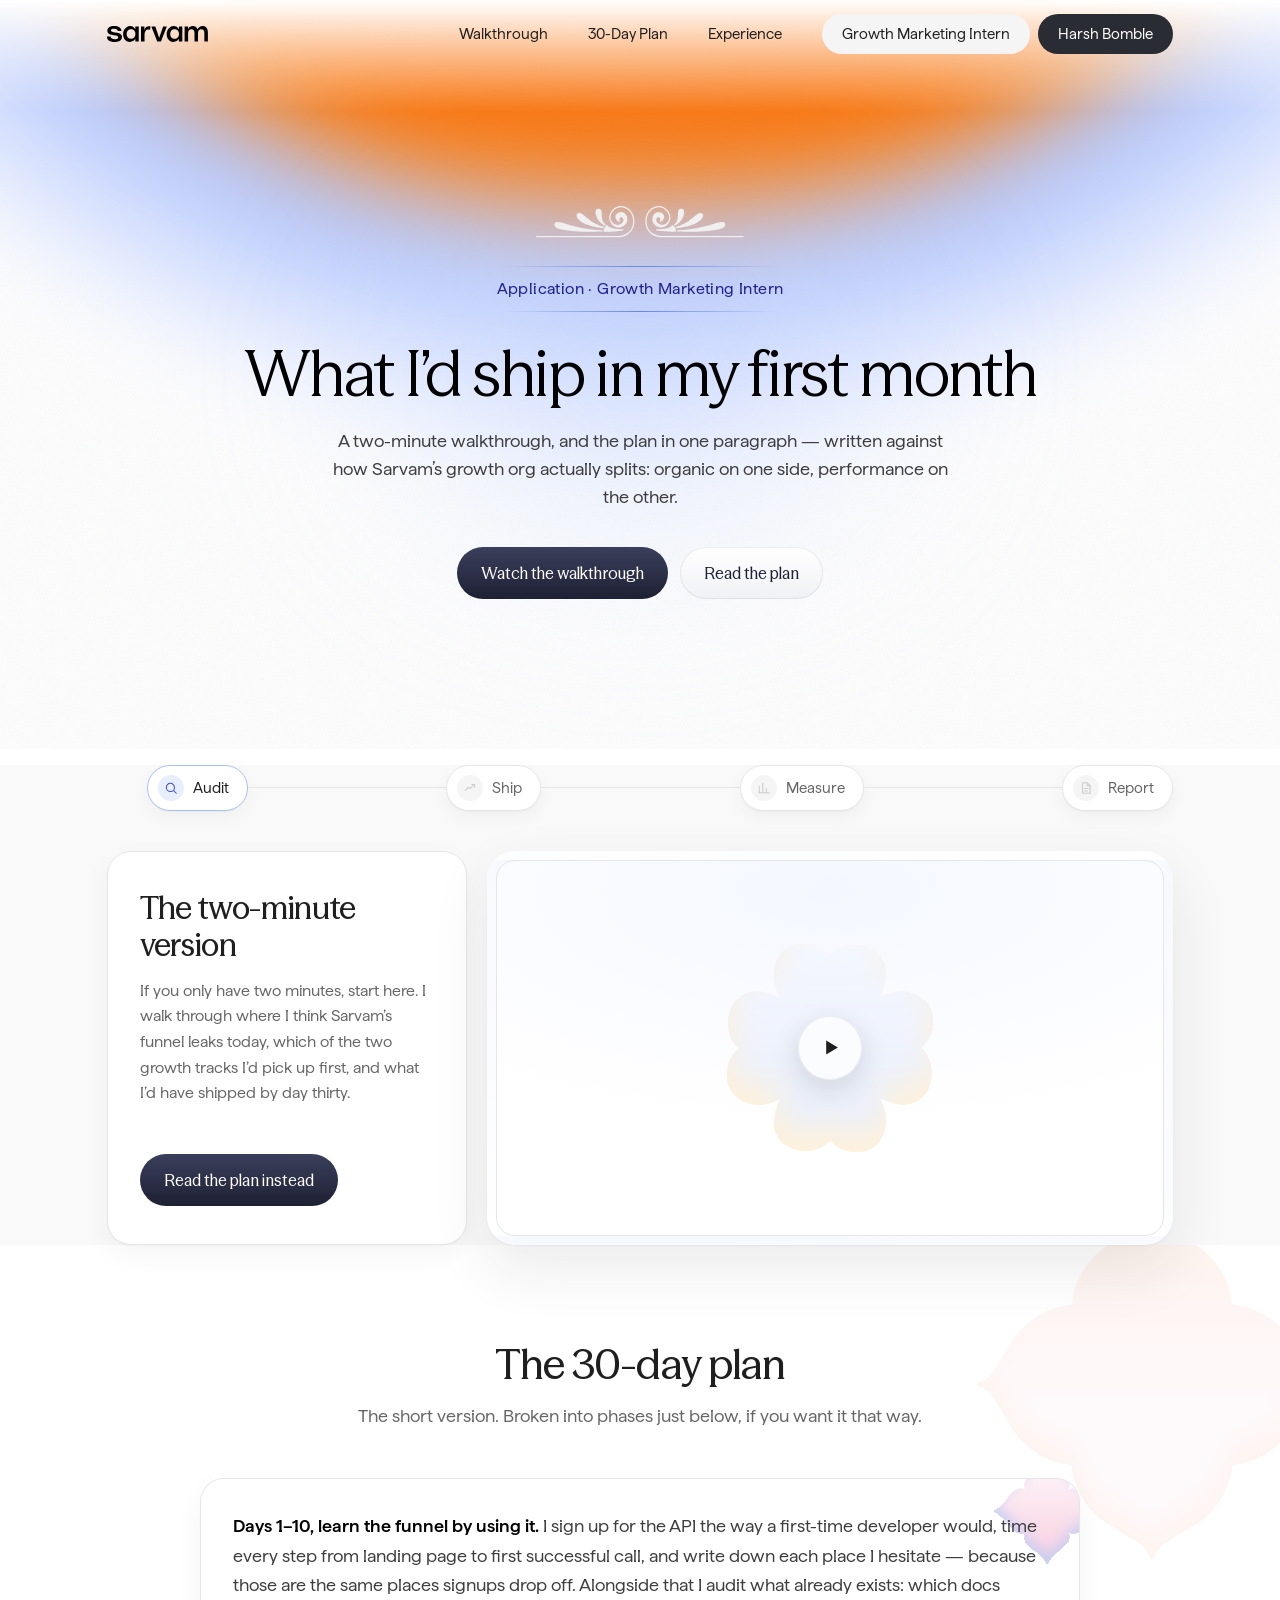
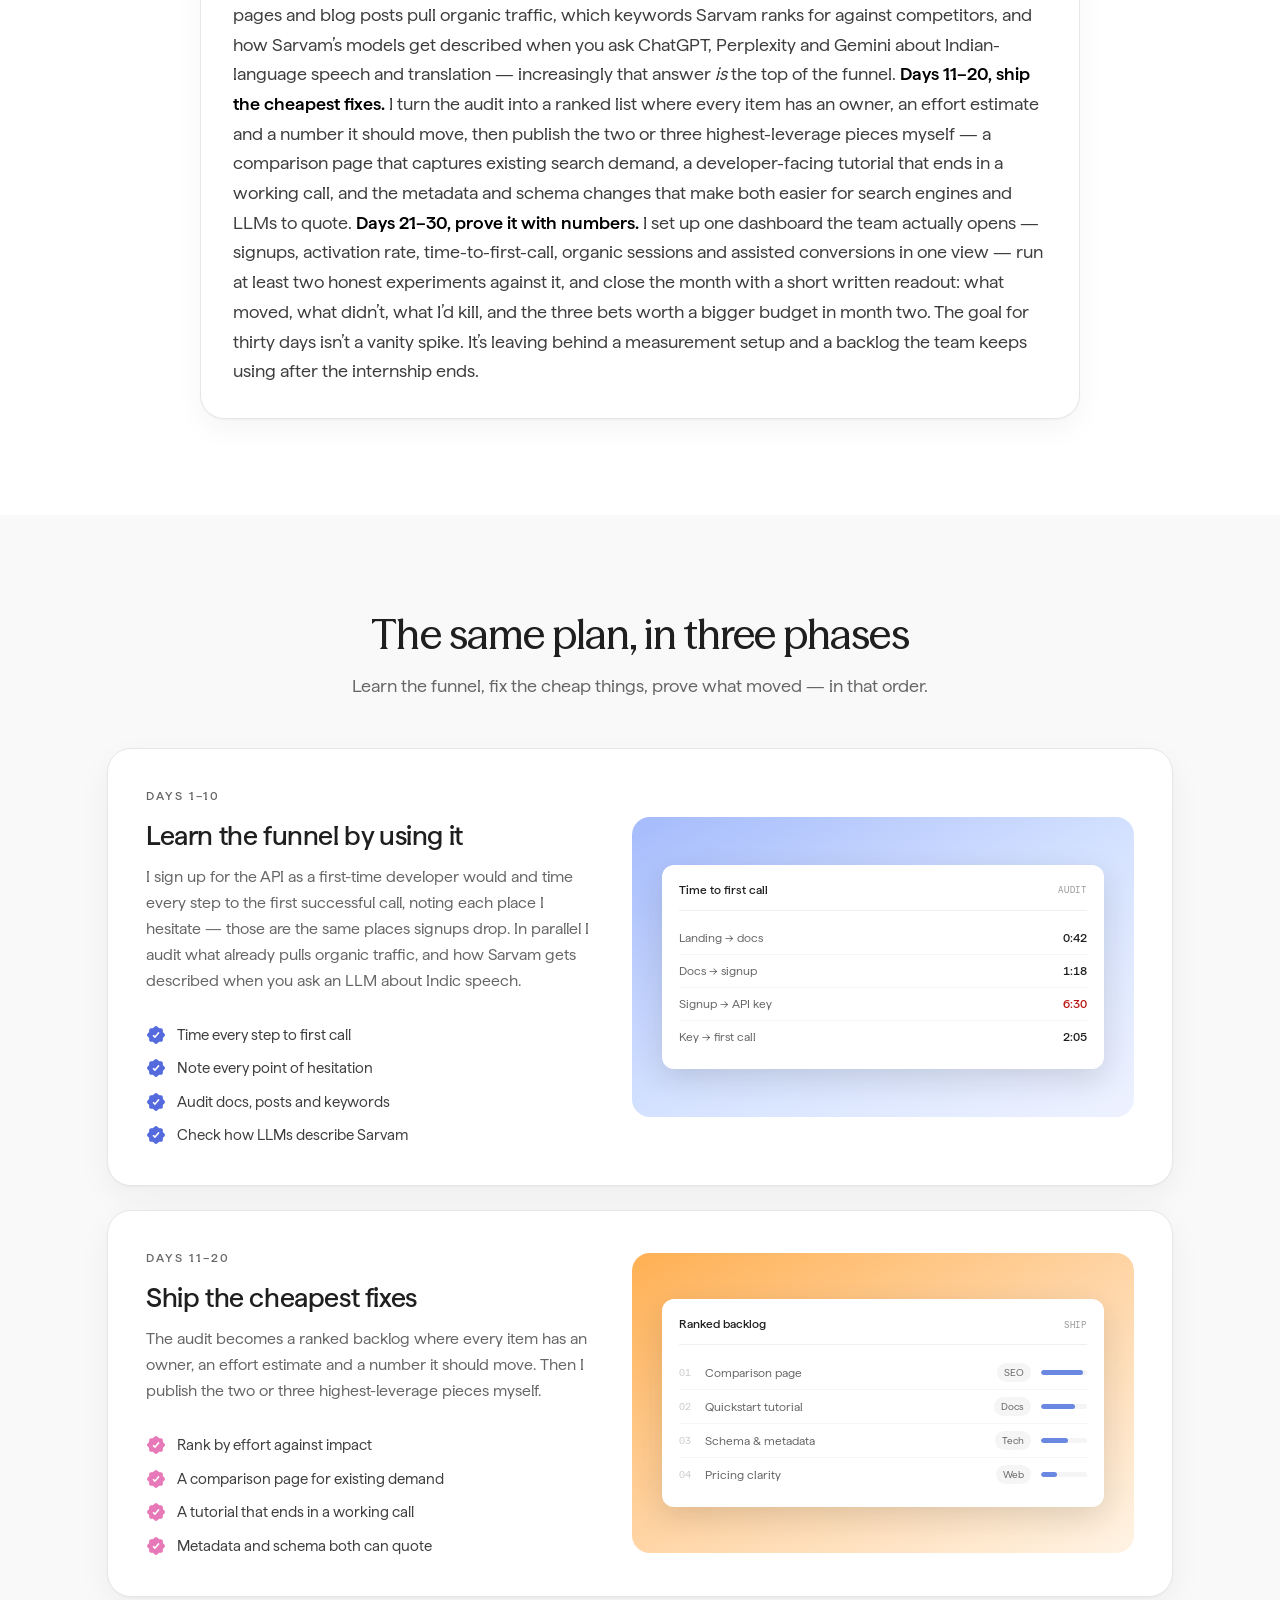
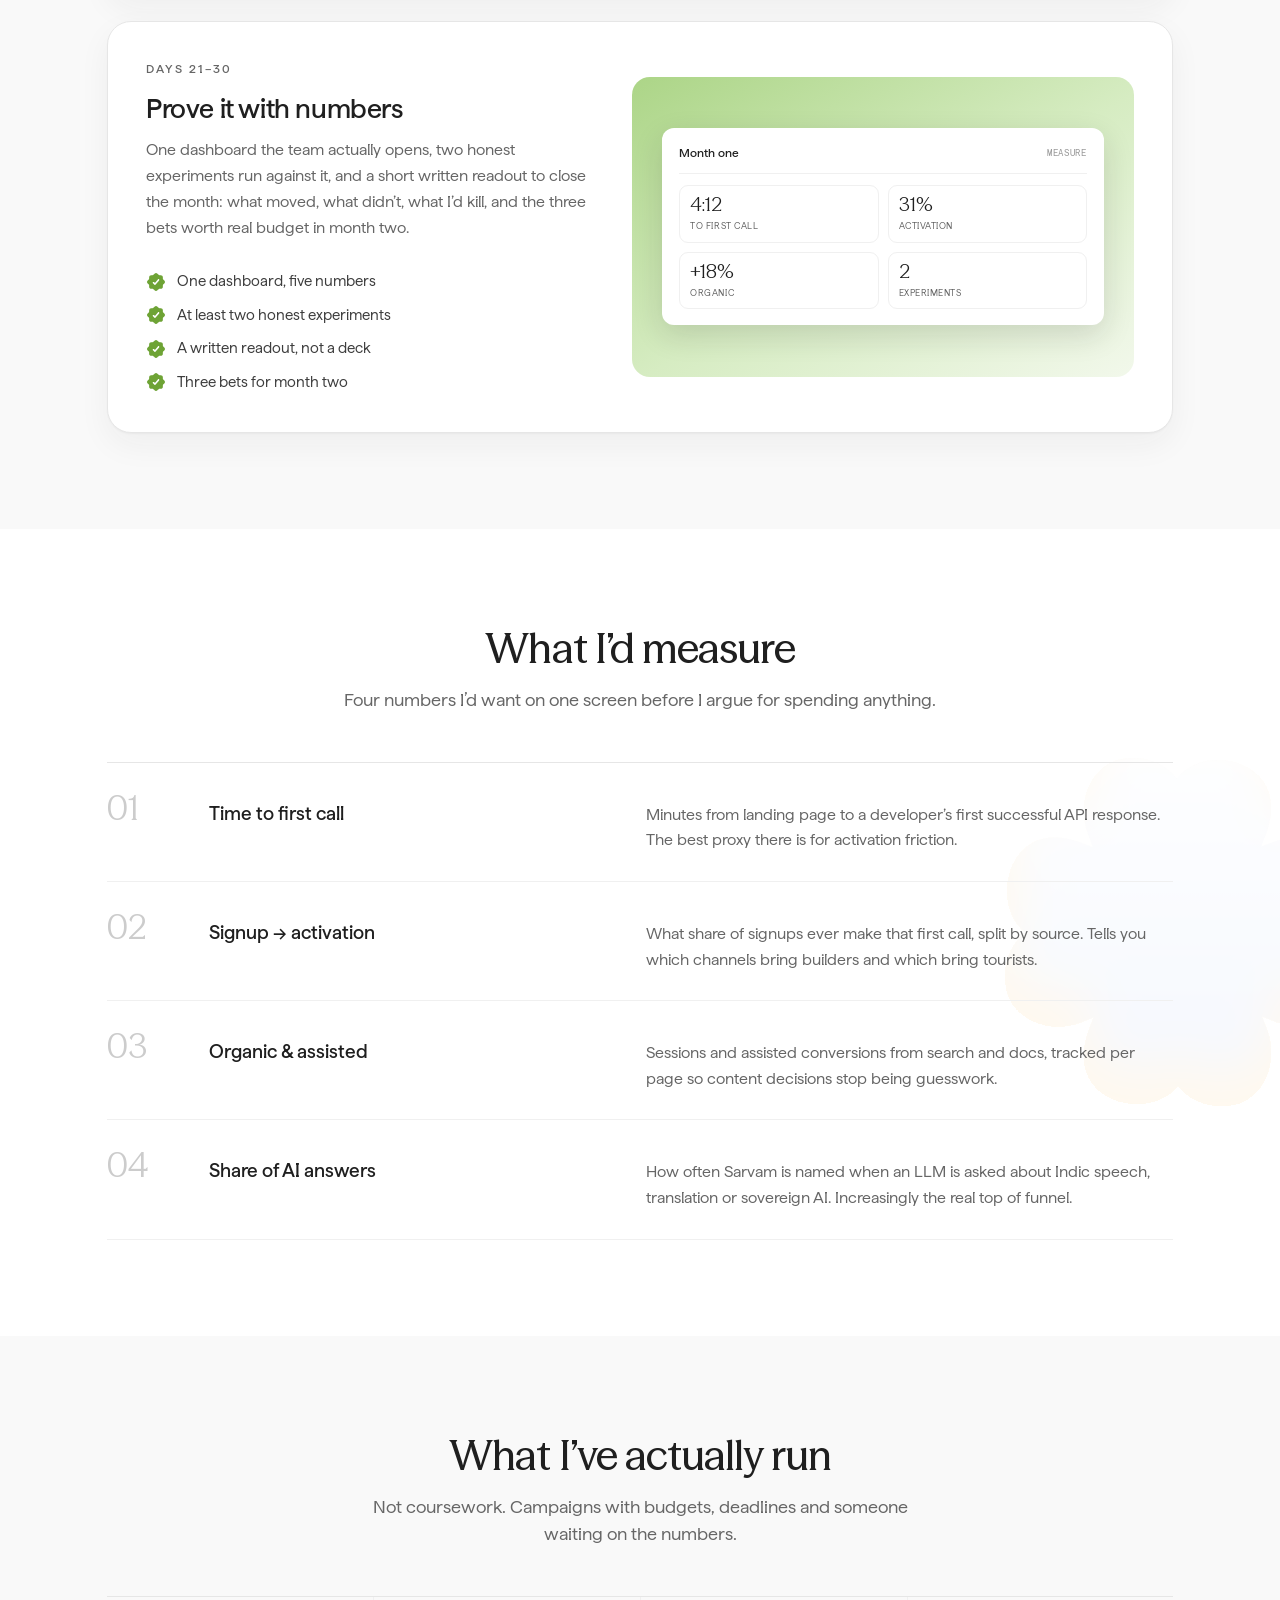
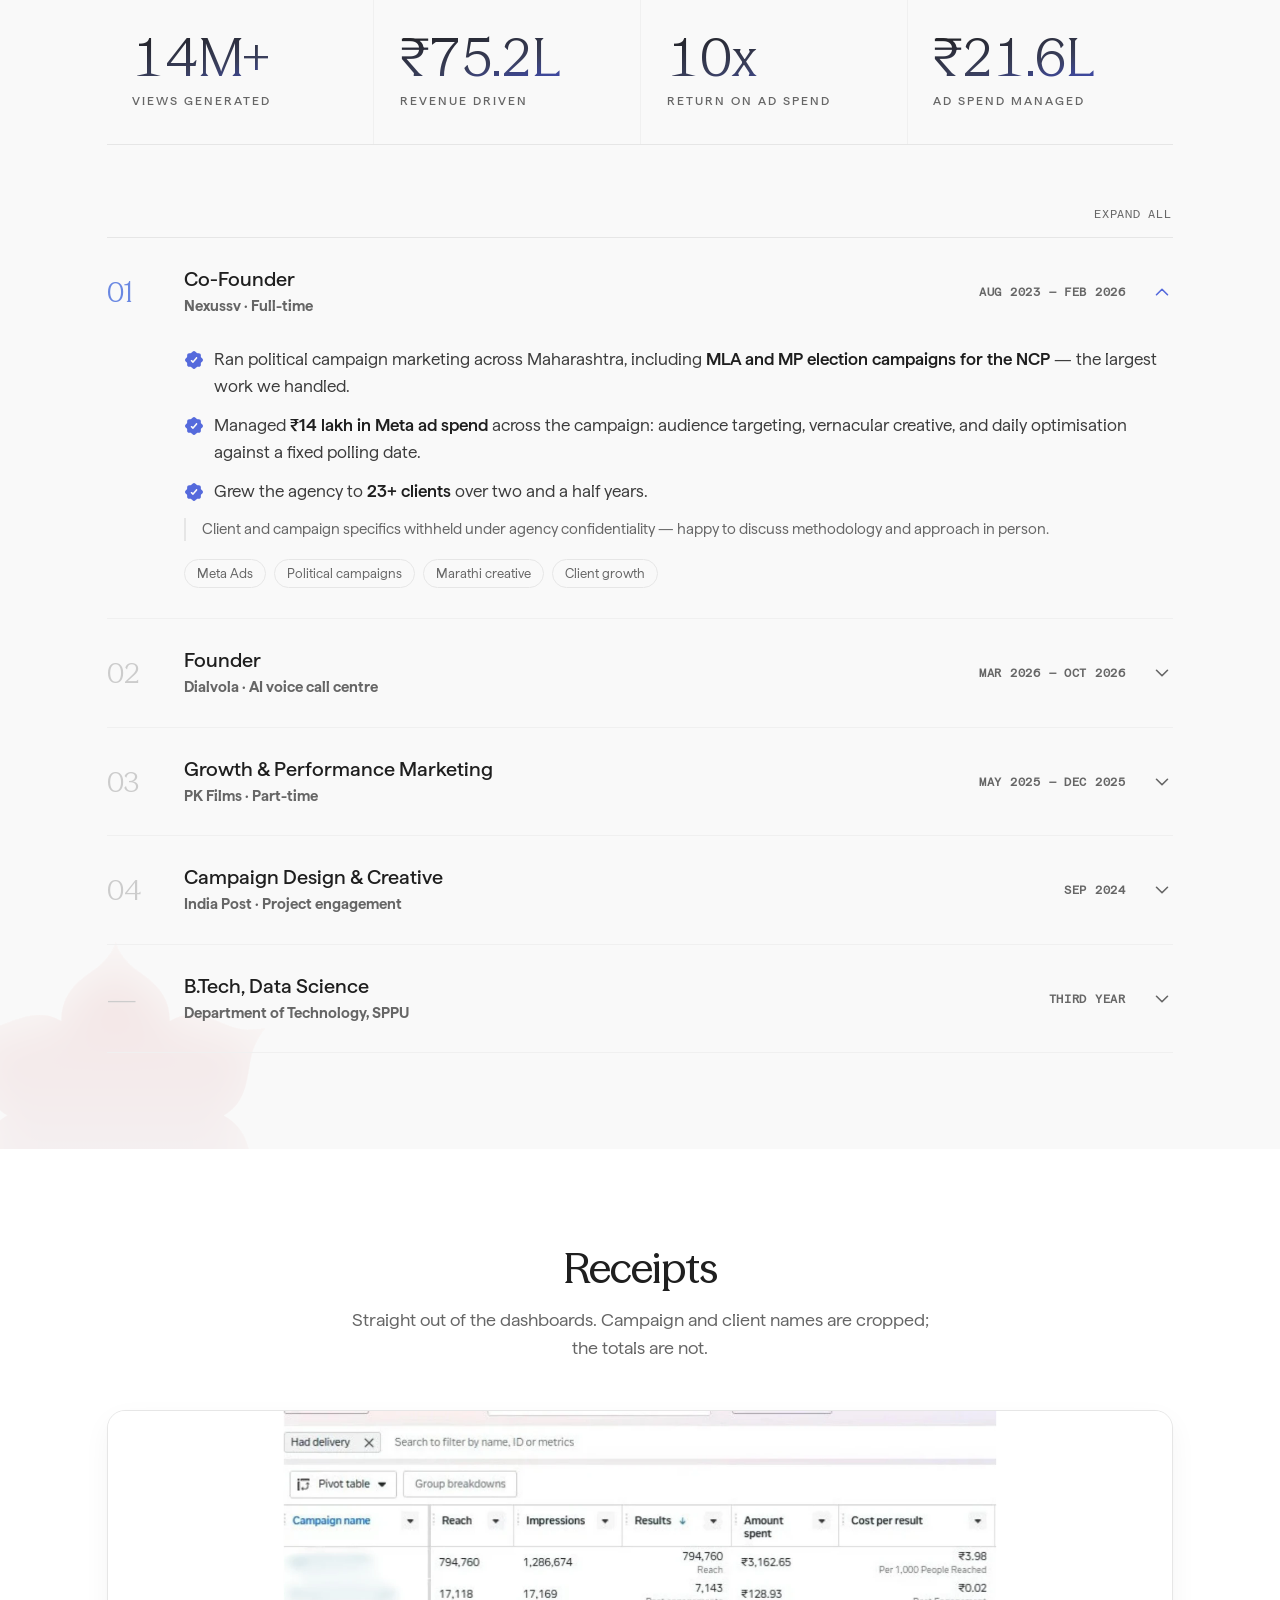
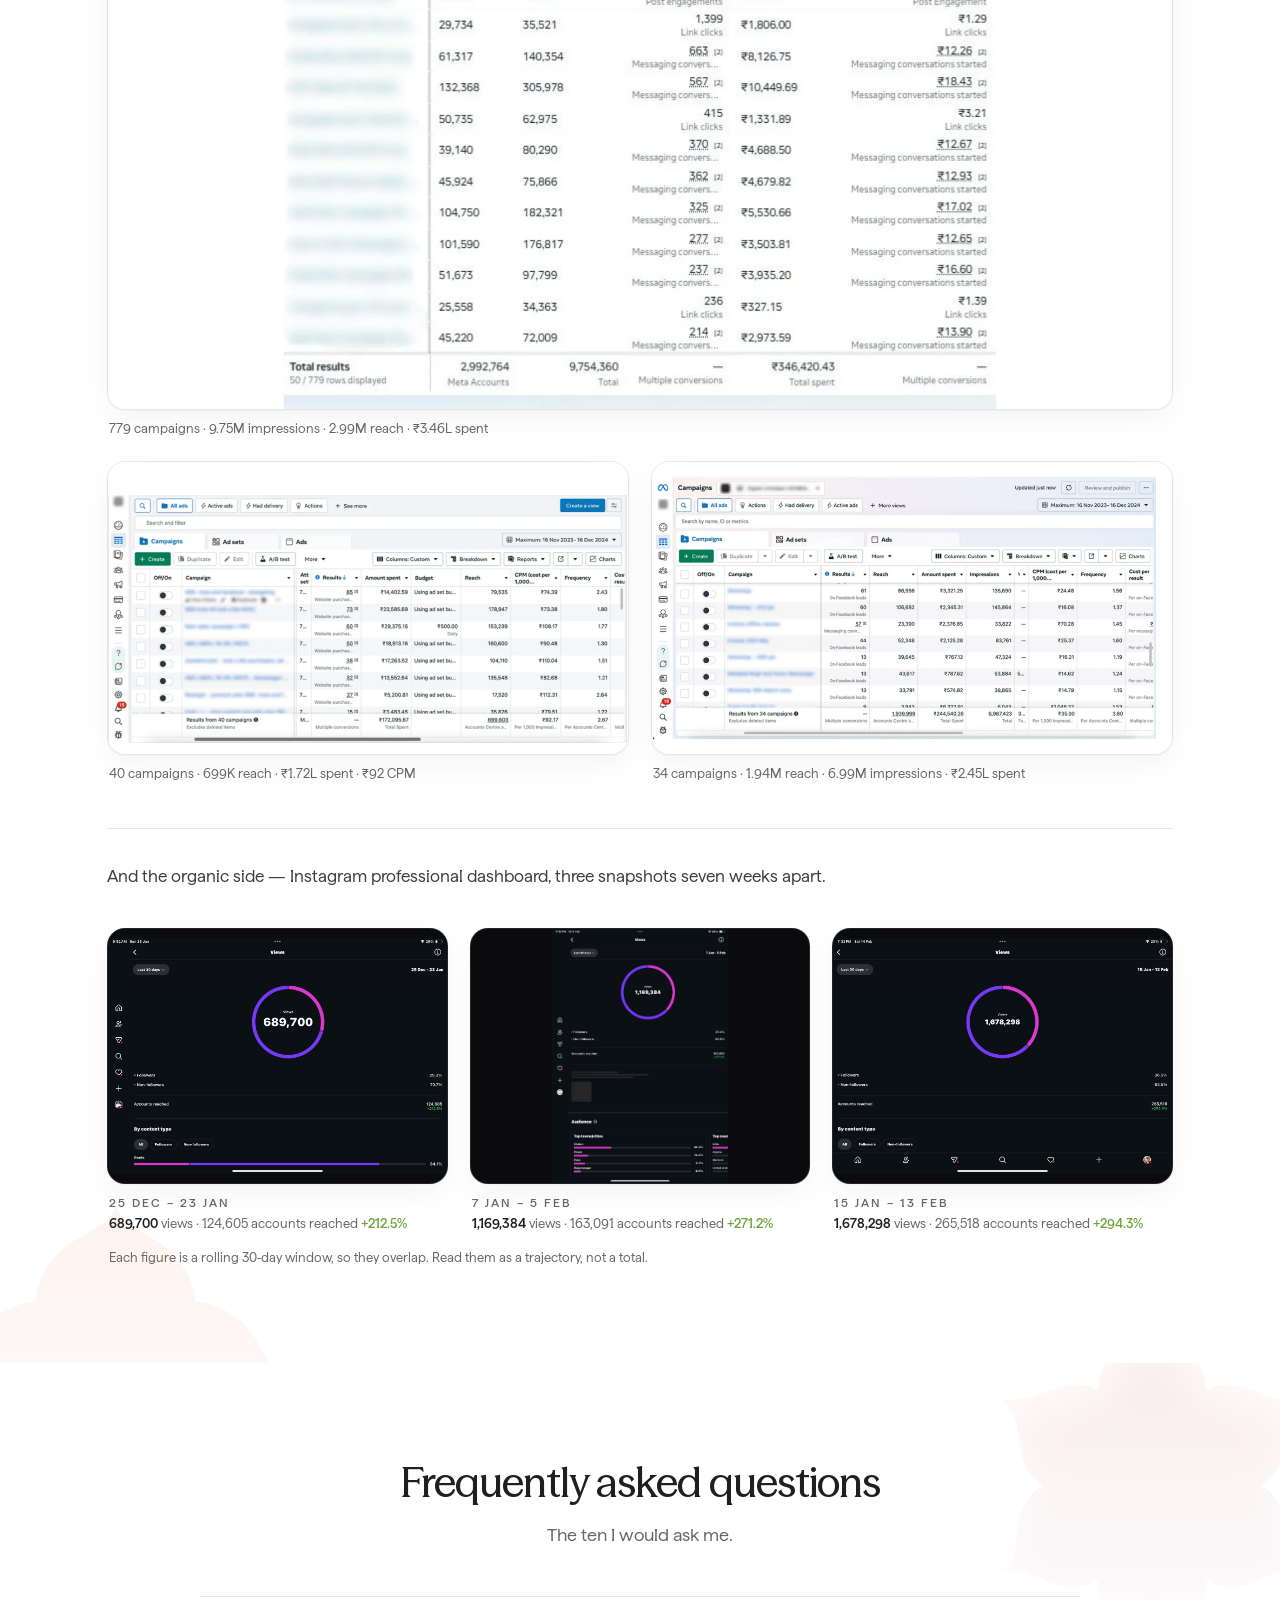
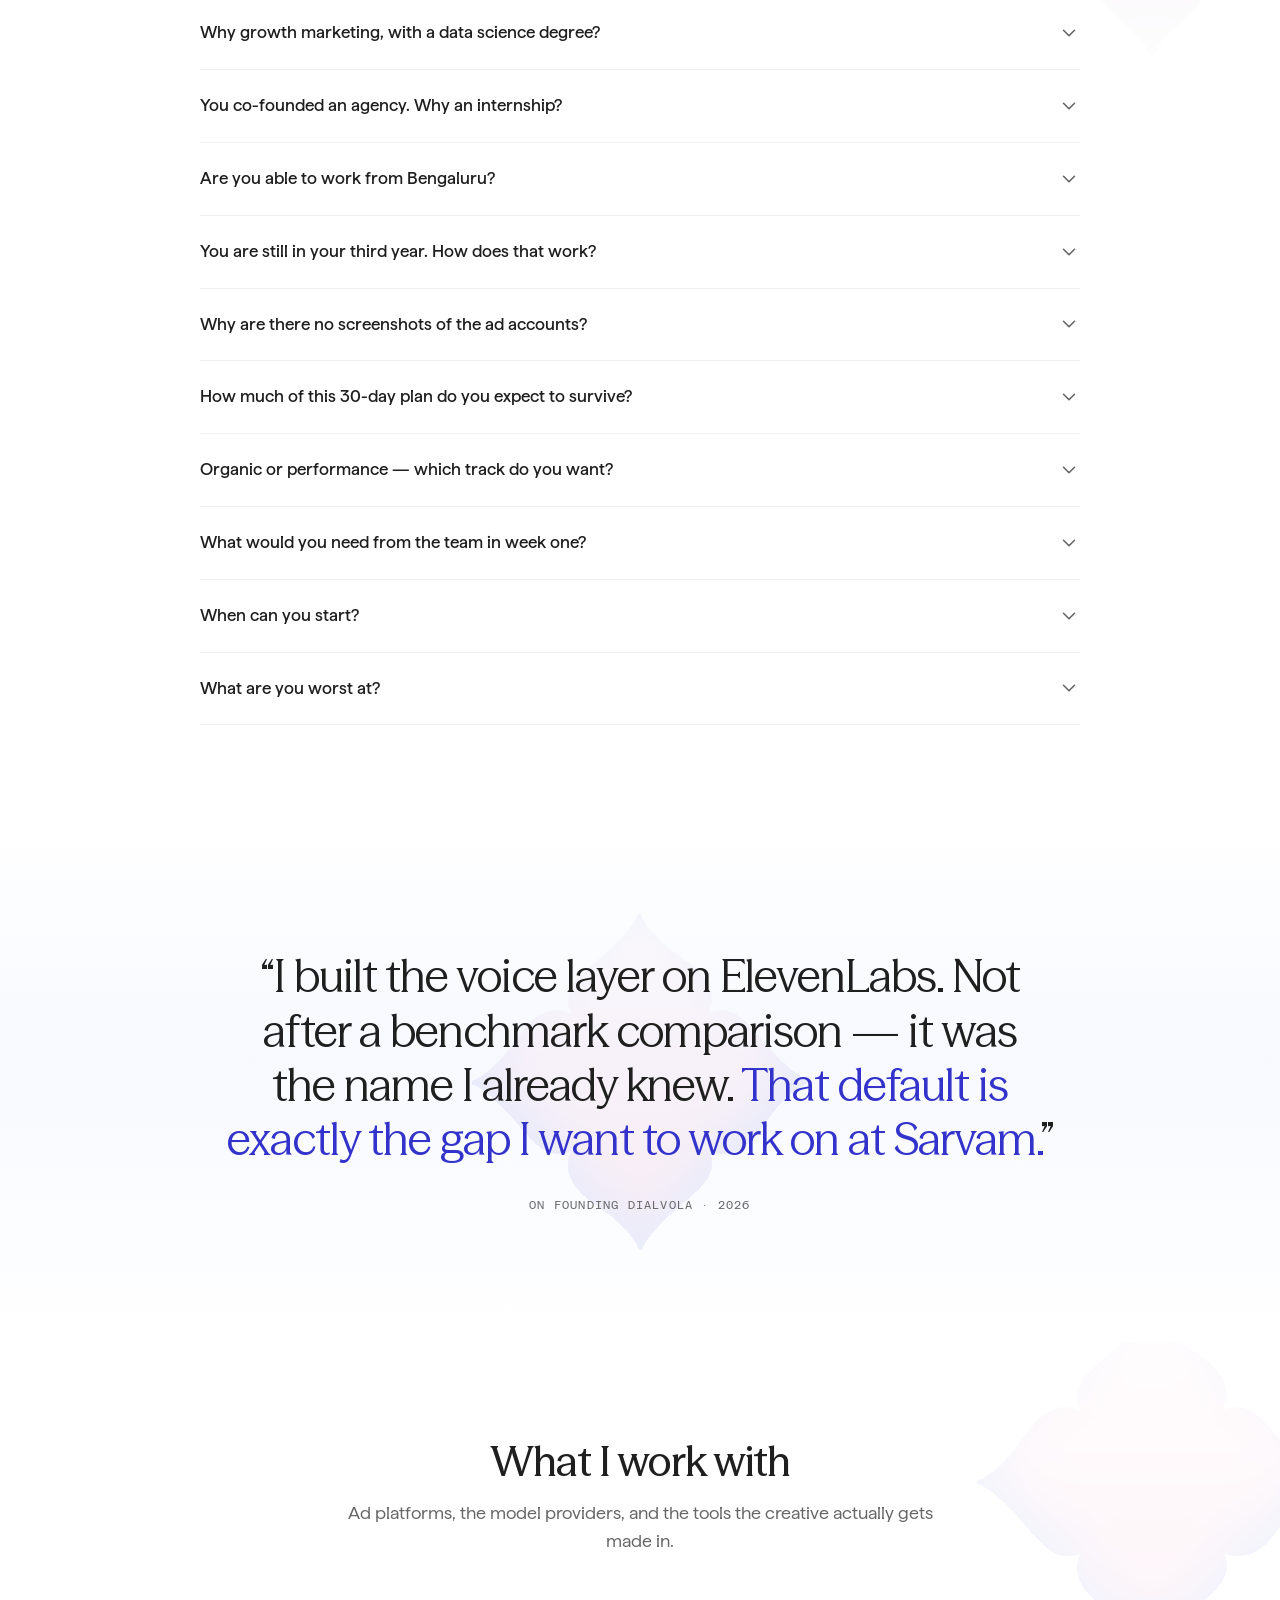
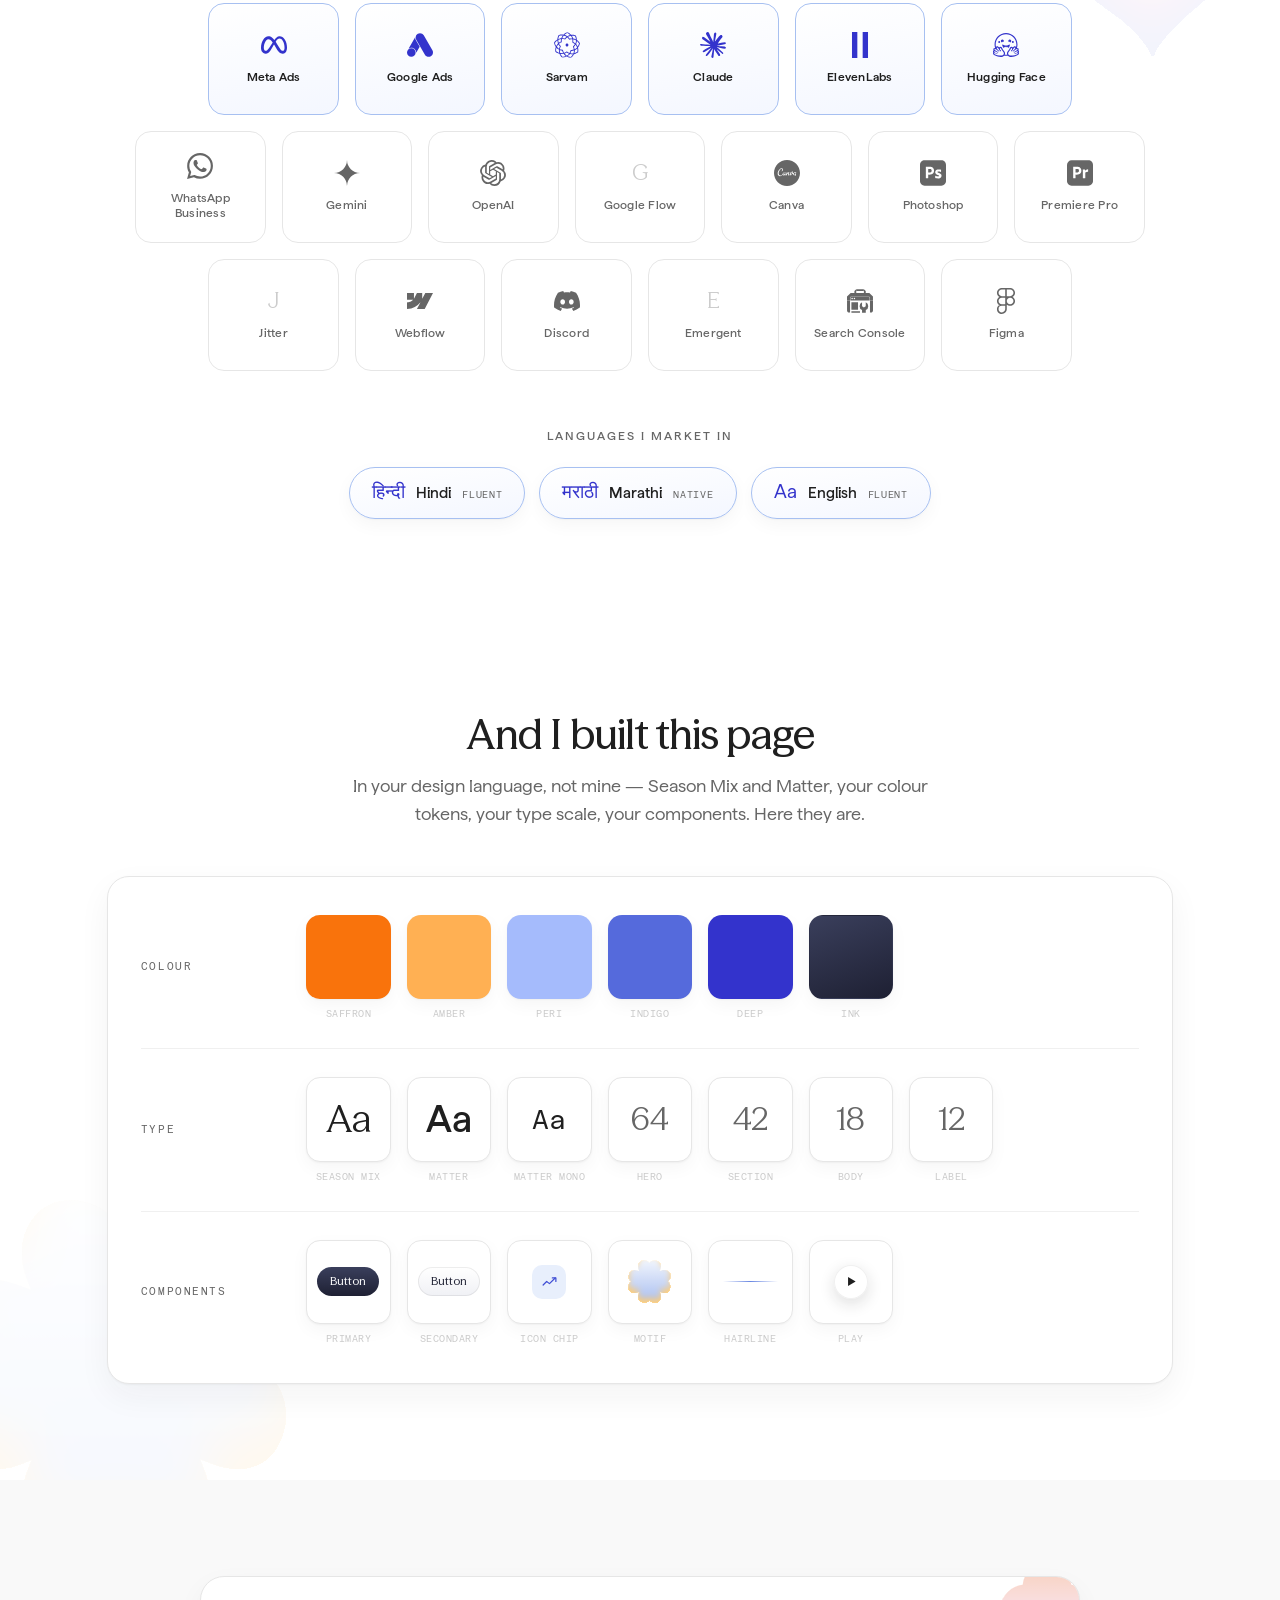
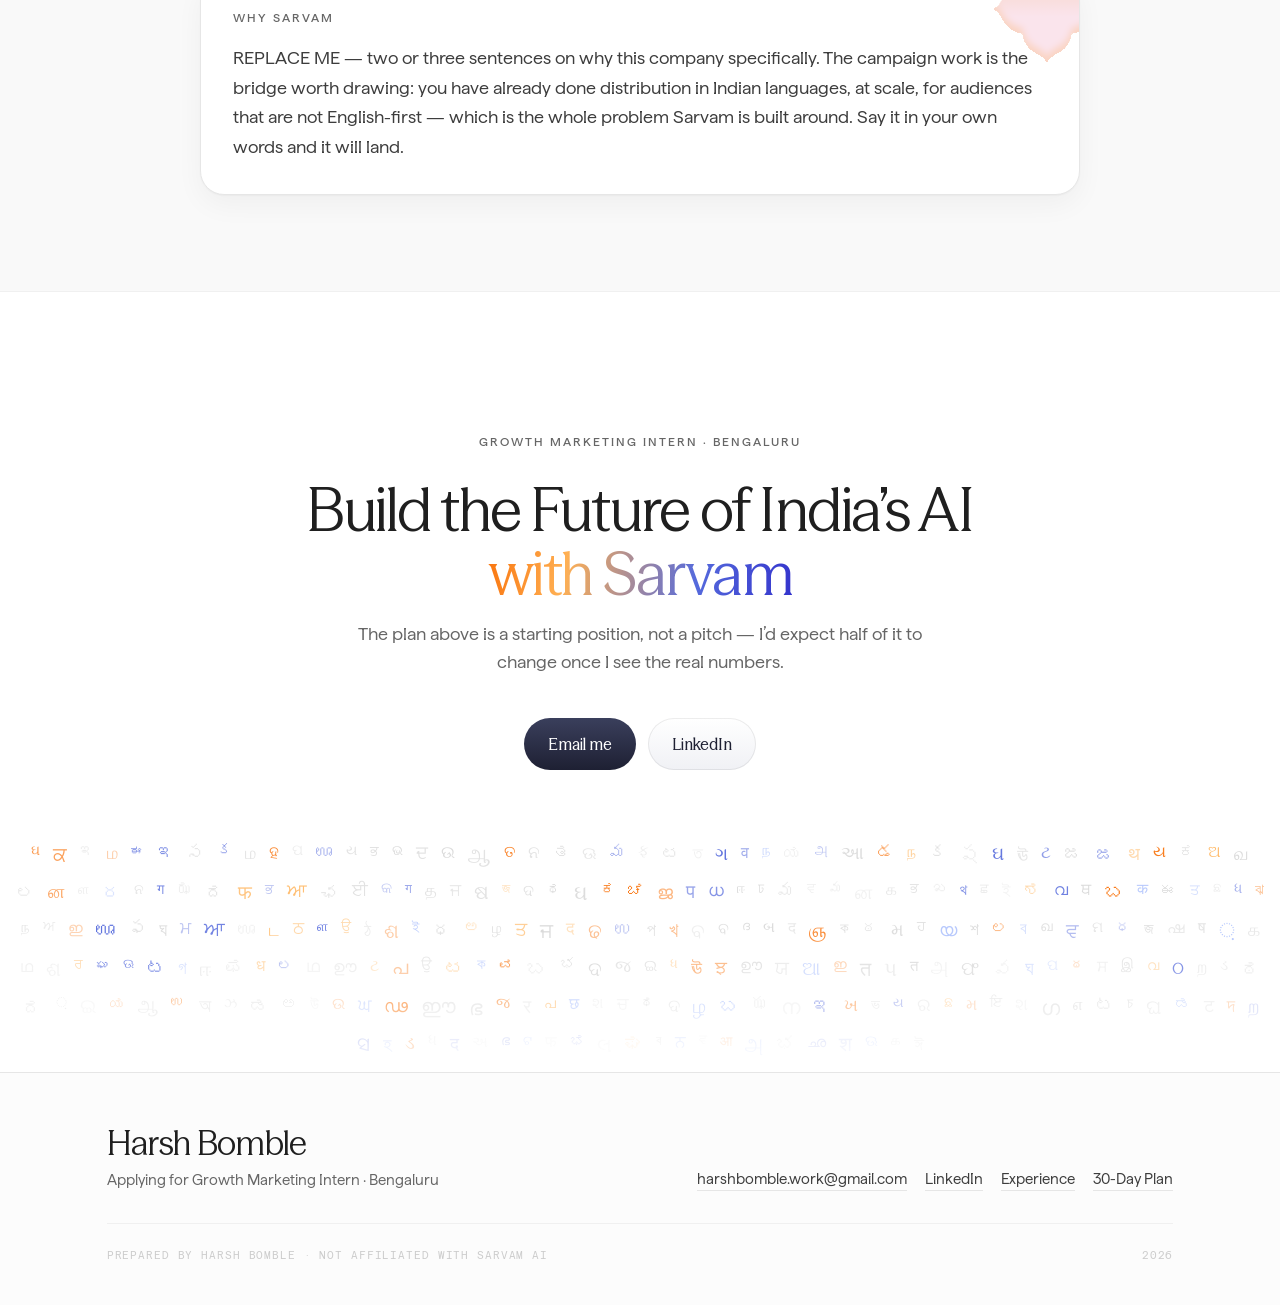
==== commit dfd26acf: "Add the organic Instagram receipts and re-date the paid exports Two Ads Manager exports replaced wit" ====
--- a/index.html
+++ b/index.html
@@ -603,12 +603,26 @@
   box-shadow:0 2px 4px rgba(31,31,31,.05), 0 20px 48px rgba(31,31,31,.10)}
 .proof-shot img{position:absolute; inset:0; width:100%; height:100%; object-fit:contain;
                 object-position:center; display:block; background:#fff}
+.proof-trio{grid-template-columns:repeat(3,1fr); margin-top:clamp(14px,2vw,22px)}
+.proof-trio > li:first-child{grid-column:auto}
+/* screenshots are dark and of mixed orientation; a dark frame hides the letterbox */
+.proof-trio .proof-shot{aspect-ratio:4/3; background:#0b0b0d; border-color:rgba(255,255,255,.1)}
+.proof-trio .proof-shot img{background:transparent}
+.proof-sub{
+  margin:clamp(30px,4vw,44px) 0 0; display:flex; align-items:baseline;
+  gap:12px; flex-wrap:wrap; border-top:1px solid var(--st); padding-top:18px;
+}
+.proof-sub .t{font-size:17px; color:var(--tx-secondary); line-height:1.5}
+.proof-foot{margin:14px 2px 0; font-size:13px; color:var(--tx-tertiary); line-height:1.5}
 .proof-ph{position:absolute; inset:0; display:flex; flex-direction:column; align-items:center;
           justify-content:center; gap:9px; padding:22px; text-align:center}
 .proof-ph .t{font-size:14px; font-weight:525; color:var(--tx-tertiary)}
 .proof-ph .d{font-size:12px; color:var(--grey-400); line-height:1.5; max-width:24ch}
 .proof-cap{margin:10px 2px 0; font-size:13px; color:var(--tx-tertiary); line-height:1.45}
-@media (max-width:860px){ .proof{grid-template-columns:1fr} }
+.proof-cap b{color:var(--tx); font-weight:600}
+.proof-cap .kicker{display:inline-block; margin-bottom:3px}
+.proof-cap .up{color:#6ea335; font-weight:525}
+@media (max-width:860px){ .proof, .proof-trio{grid-template-columns:1fr} }
 
 /* ============ FAQ ============ */
 .faq{max-width:880px; margin-inline:auto; border-top:1px solid var(--st)}
@@ -1197,7 +1211,7 @@
   <div class="wrap">
     <header class="sec-head reveal">
       <h2>Receipts</h2>
-      <p class="sec-lede">Straight out of Ads Manager. Campaign and client names are cropped; the totals are not.</p>
+      <p class="sec-lede">Straight out of the dashboards. Campaign and client names are cropped; the totals are not.</p>
     </header>
     <ul class="proof reveal">
       <li>
@@ -1219,6 +1233,33 @@
         <p class="proof-cap">34 campaigns &middot; 1.94M reach &middot; 6.99M impressions &middot; &#8377;2.45L spent</p>
       </li>
     </ul>
+
+    <div class="proof-sub reveal">
+      <p class="t">And the organic side &mdash; Instagram professional dashboard, three
+         snapshots seven weeks apart.</p>
+    </div>
+    <ul class="proof proof-trio reveal">
+      <li>
+        <a class="proof-link" href="proof/04-ig-689k.jpg" target="_blank" rel="noopener">
+          <div class="proof-shot"><img src="proof/04-ig-689k.jpg" alt="Instagram professional dashboard, views for 25 Dec to 23 Jan" loading="lazy" decoding="async"></div>
+        </a>
+        <p class="proof-cap"><span class="kicker">25 Dec &ndash; 23 Jan</span><br><b>689,700</b> views &middot; 124,605 accounts reached <span class="up">+212.5%</span></p>
+      </li>
+      <li>
+        <a class="proof-link" href="proof/05-ig-1169k.jpg" target="_blank" rel="noopener">
+          <div class="proof-shot"><img src="proof/05-ig-1169k.jpg" alt="Instagram professional dashboard, views for 7 Jan to 5 Feb" loading="lazy" decoding="async"></div>
+        </a>
+        <p class="proof-cap"><span class="kicker">7 Jan &ndash; 5 Feb</span><br><b>1,169,384</b> views &middot; 163,091 accounts reached <span class="up">+271.2%</span></p>
+      </li>
+      <li>
+        <a class="proof-link" href="proof/06-ig-1678k.jpg" target="_blank" rel="noopener">
+          <div class="proof-shot"><img src="proof/06-ig-1678k.jpg" alt="Instagram professional dashboard, views for 15 Jan to 13 Feb" loading="lazy" decoding="async"></div>
+        </a>
+        <p class="proof-cap"><span class="kicker">15 Jan &ndash; 13 Feb</span><br><b>1,678,298</b> views &middot; 265,518 accounts reached <span class="up">+294.3%</span></p>
+      </li>
+    </ul>
+    <p class="proof-foot reveal">Each figure is a rolling 30&#8209;day window, so they overlap.
+       Read them as a trajectory, not a total.</p>
   </div>
 </section>
 
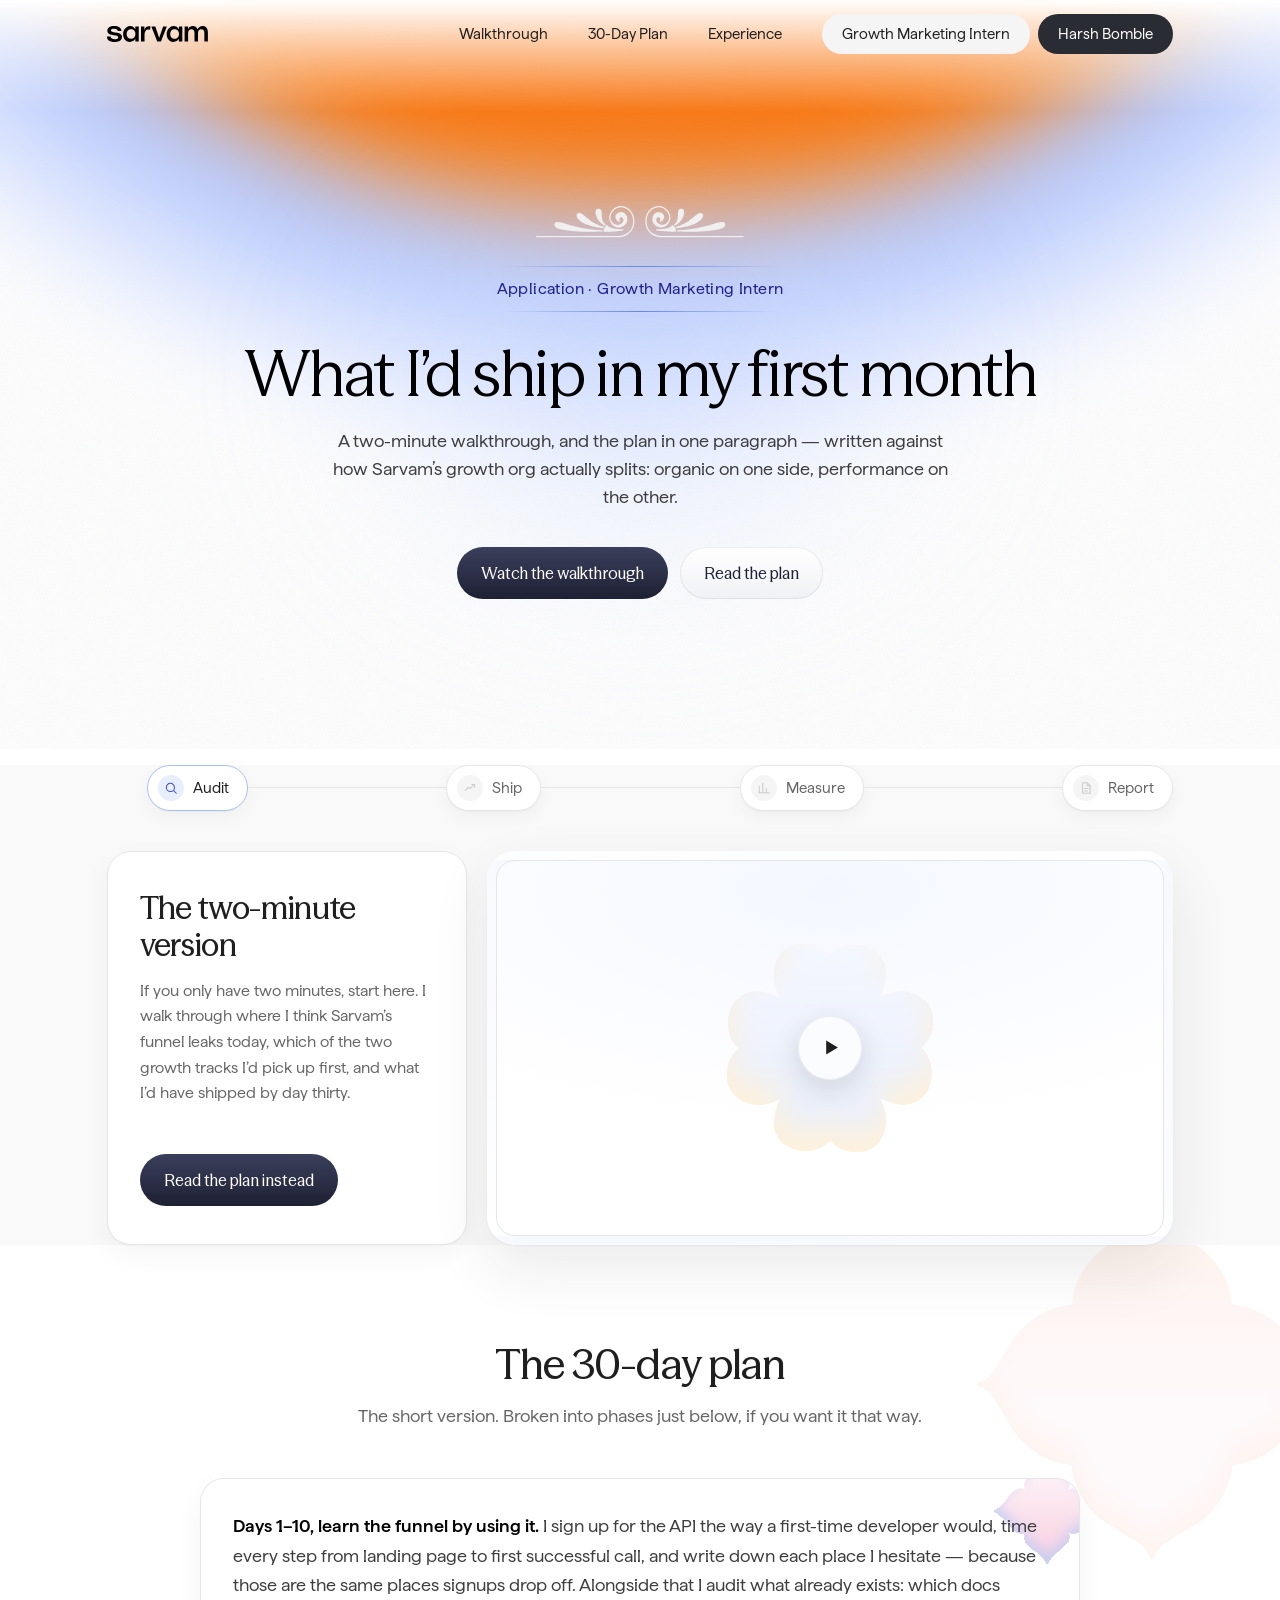
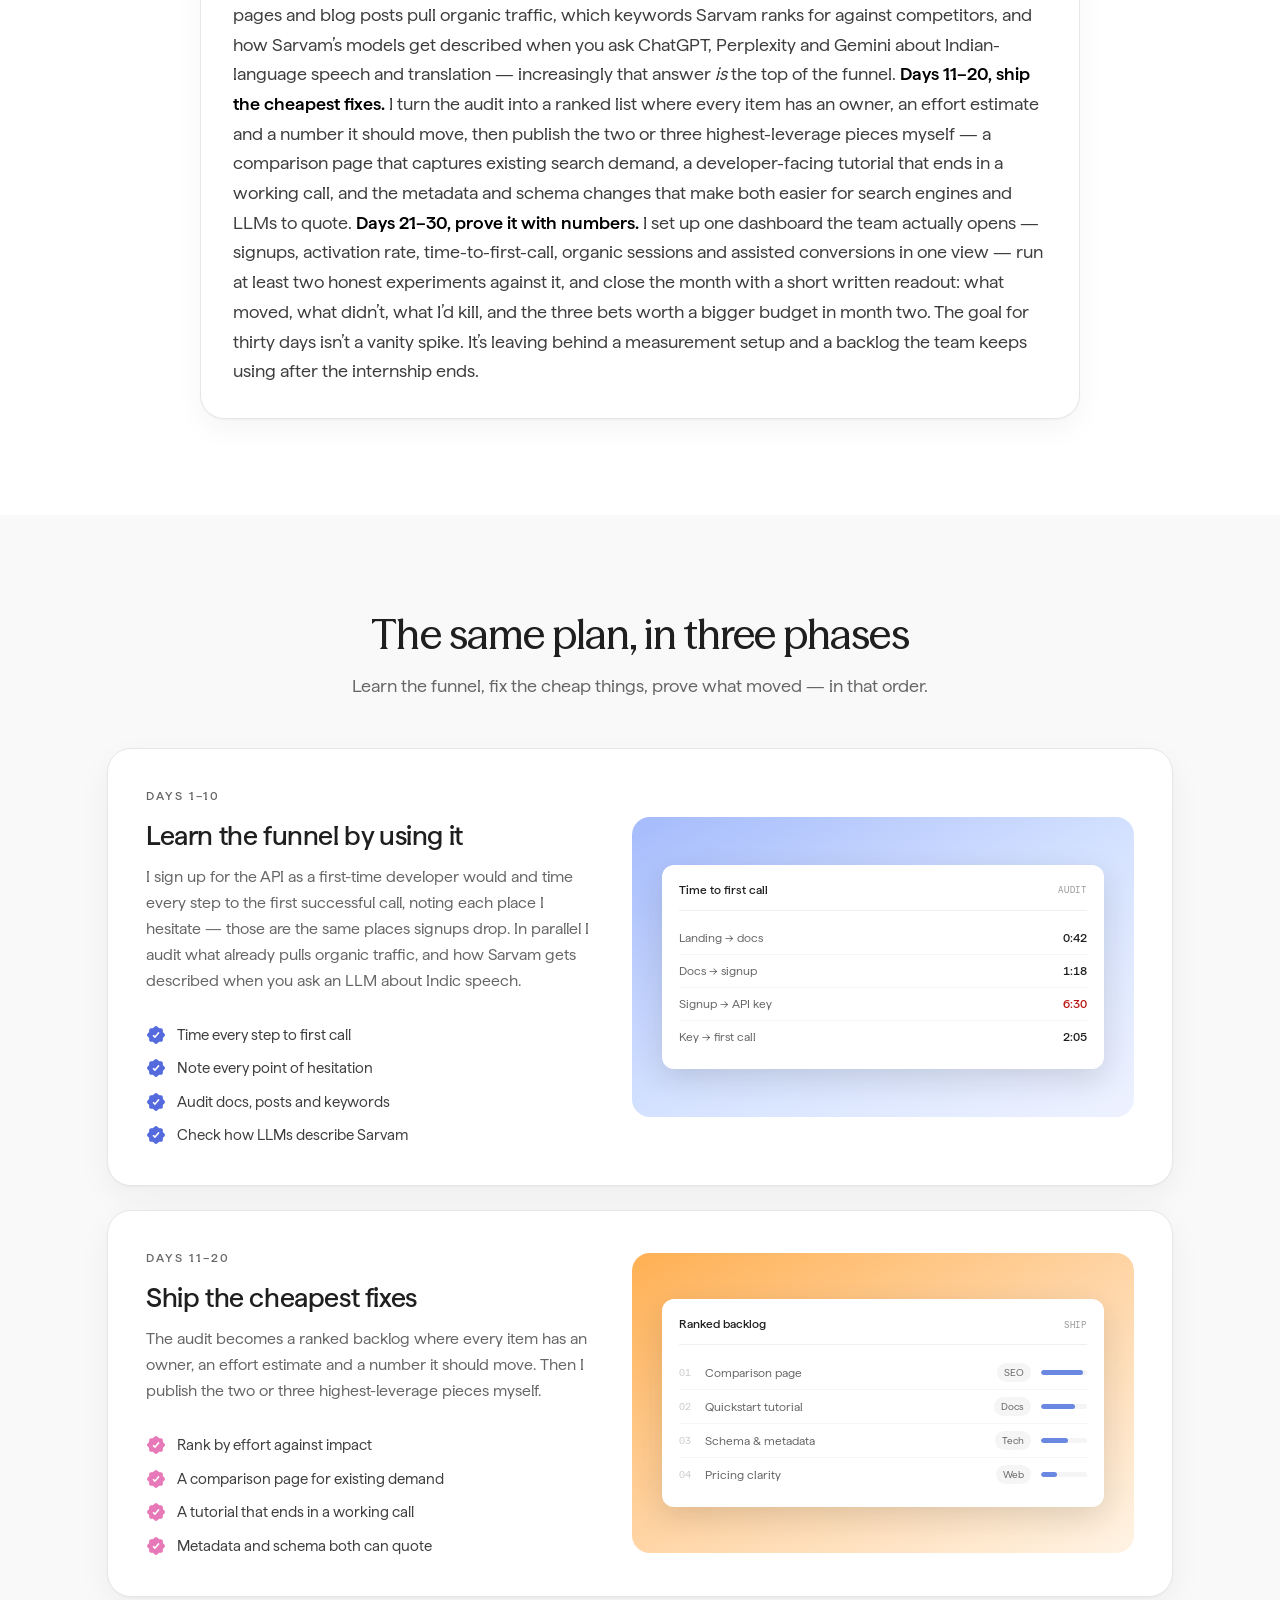
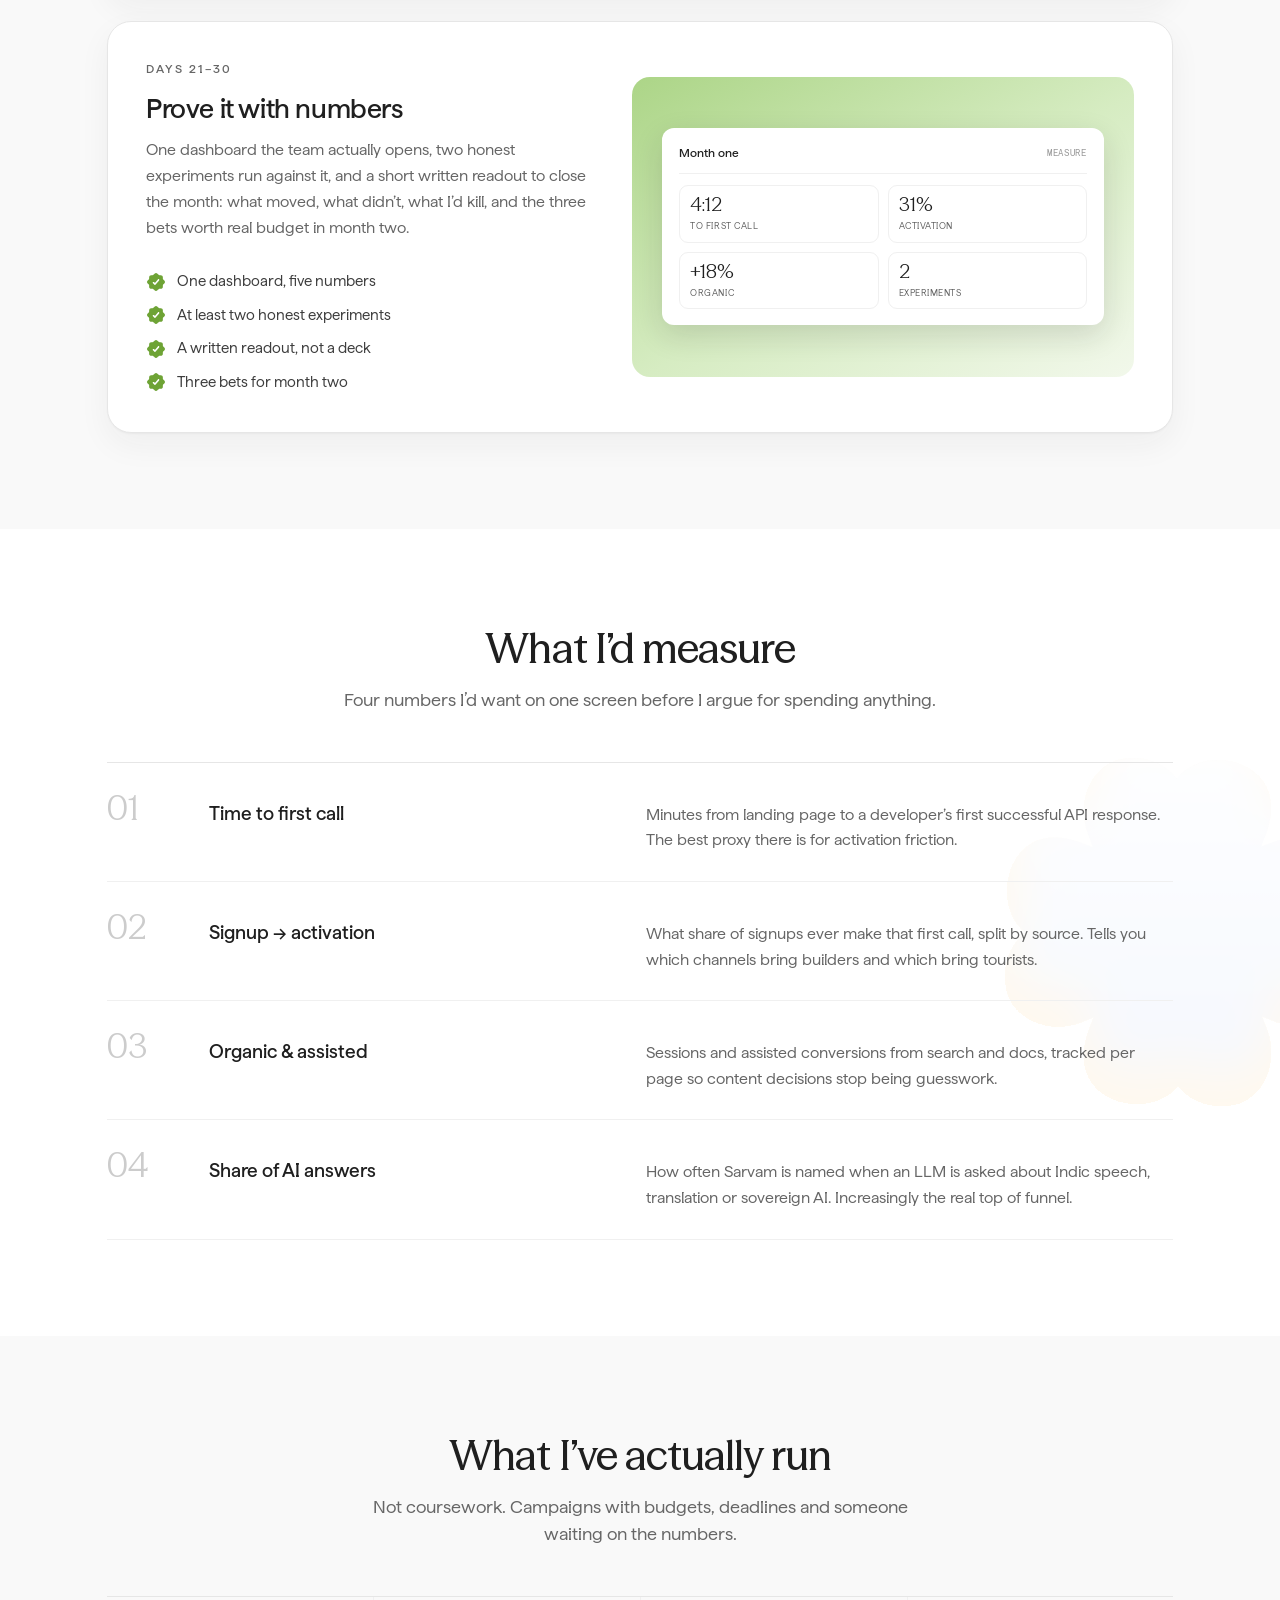
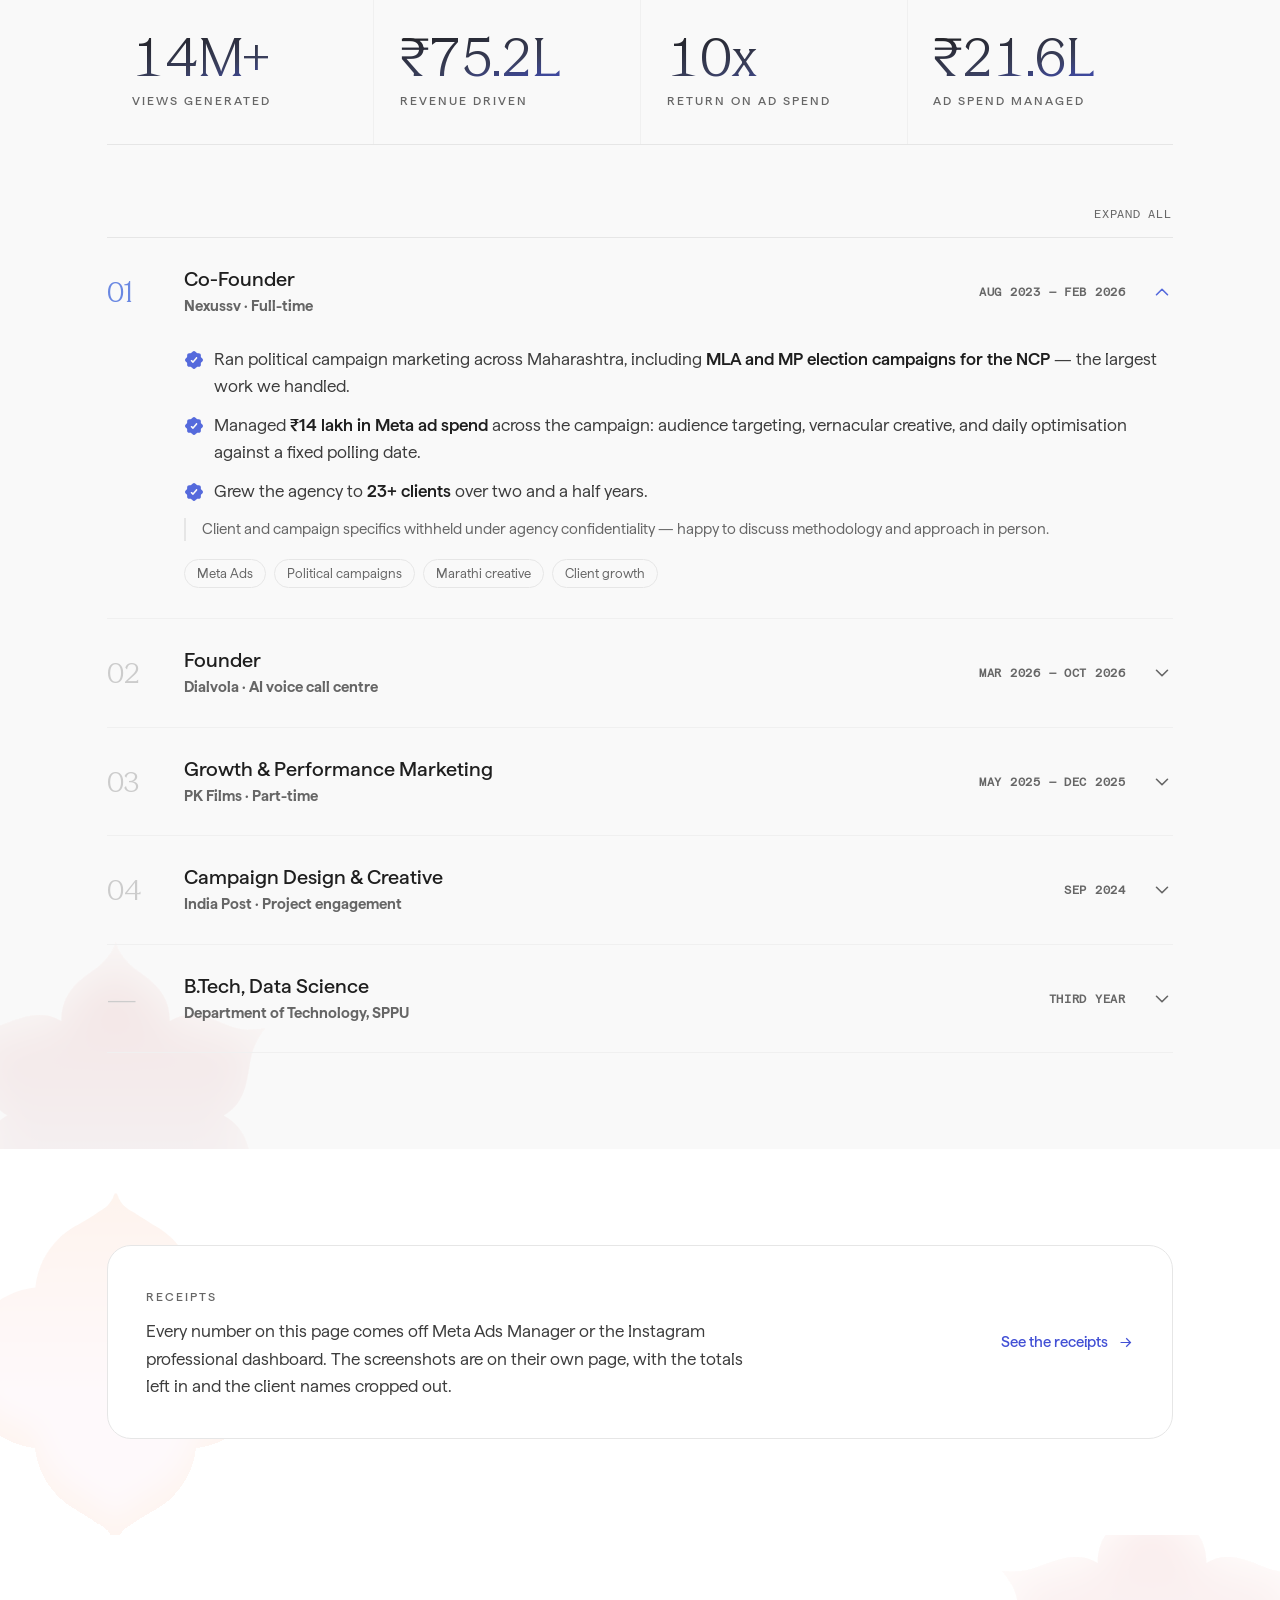
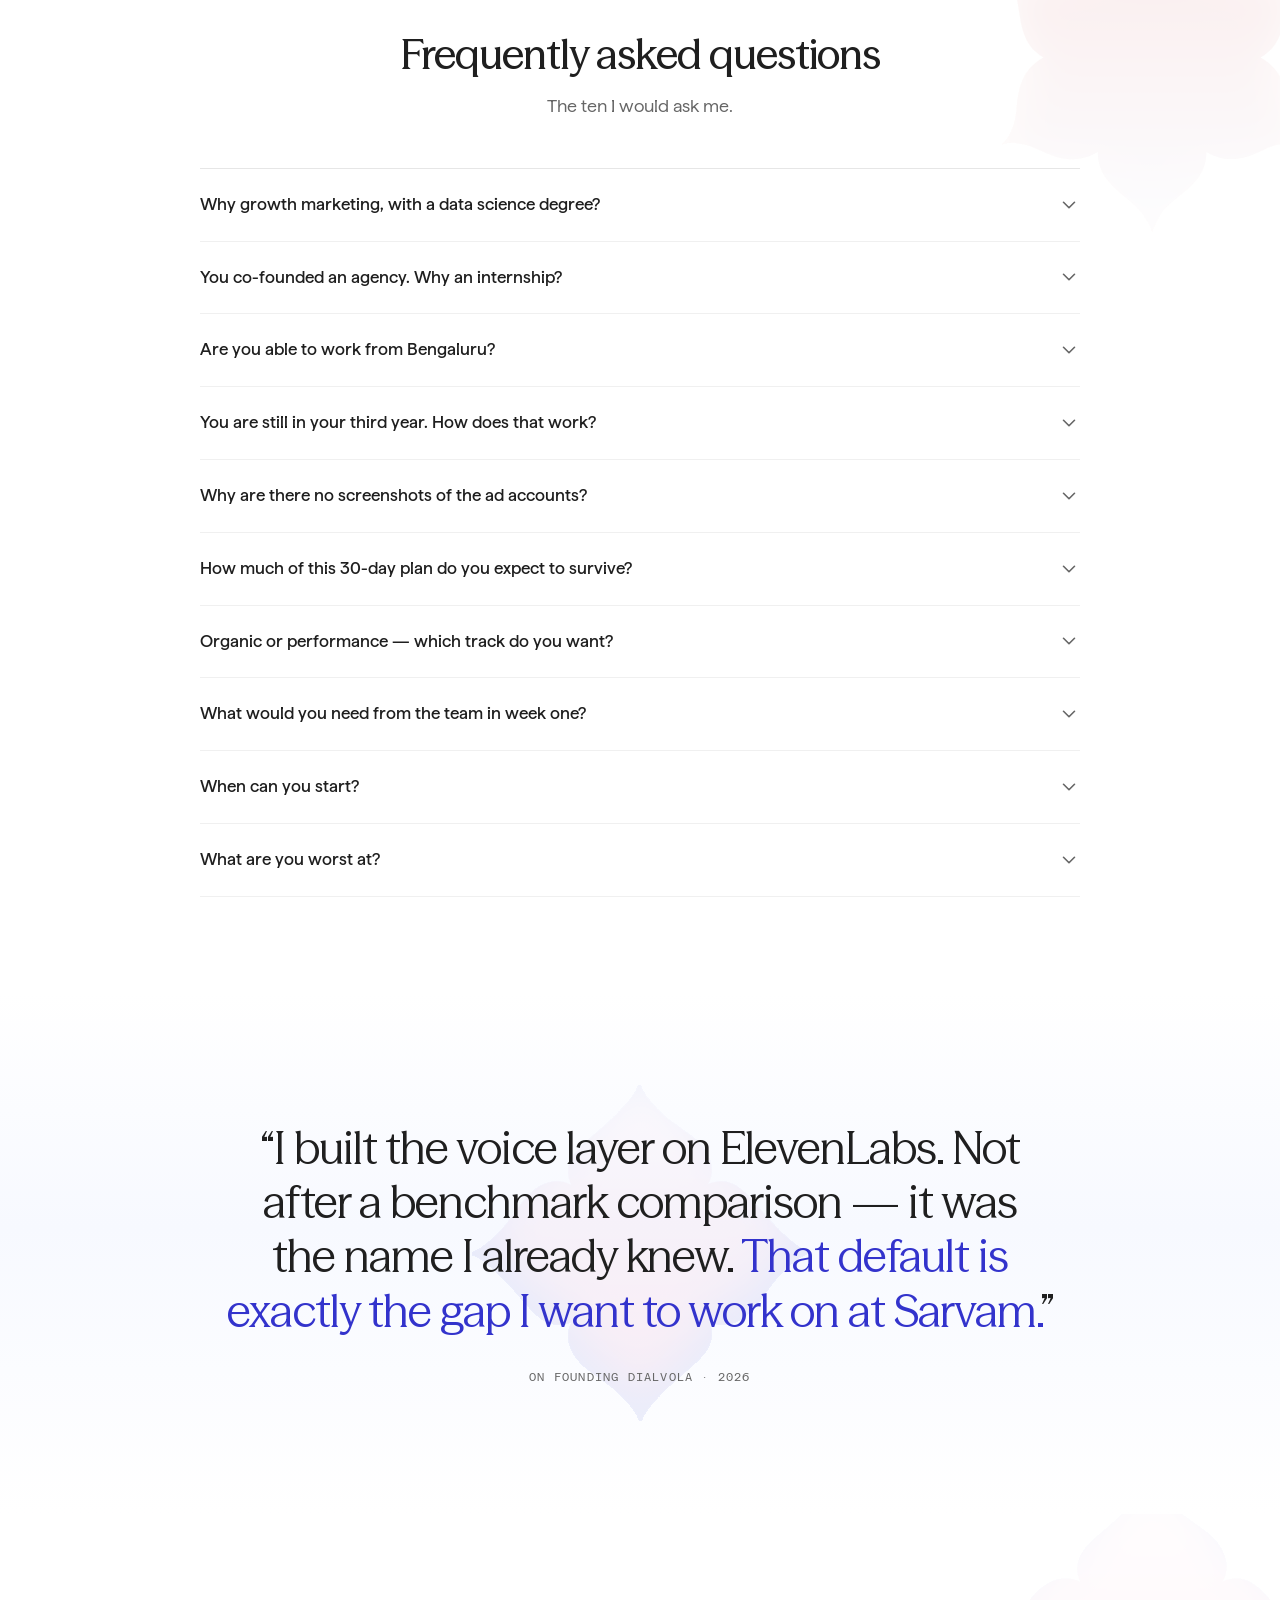
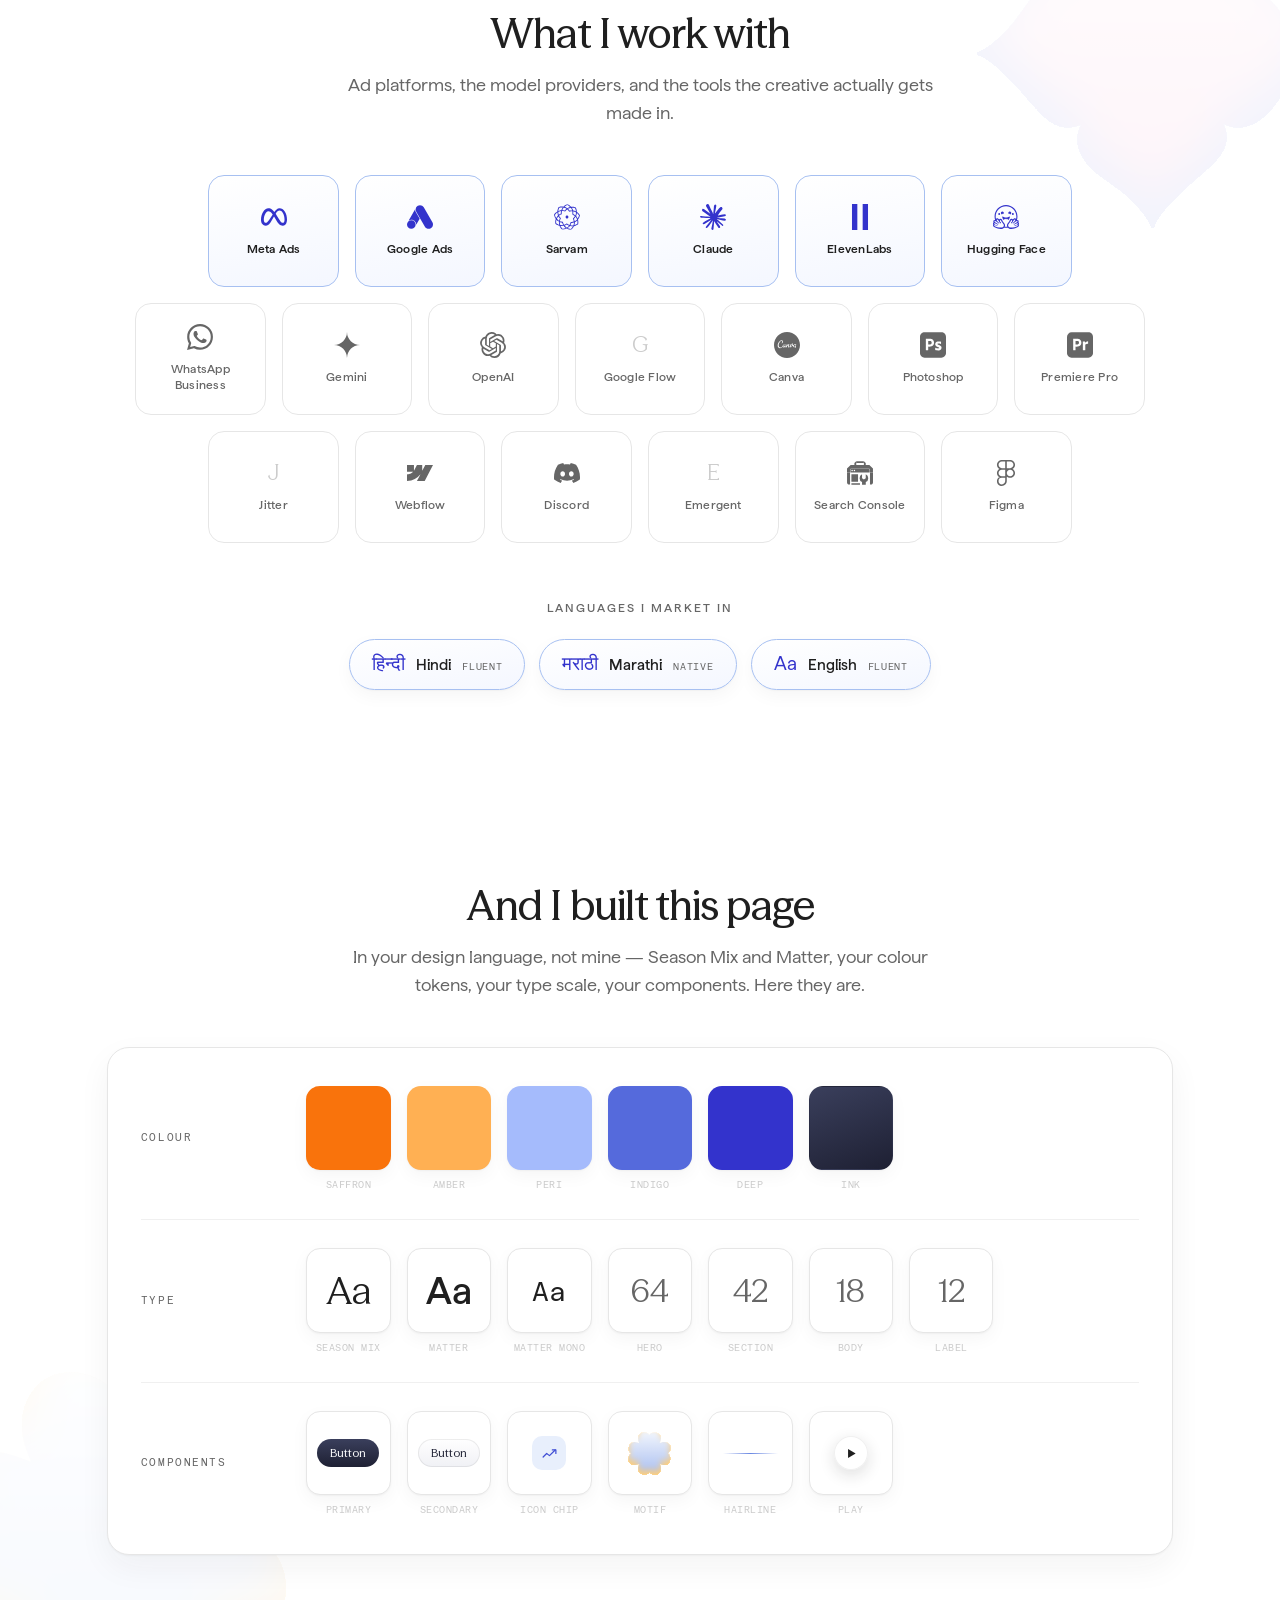
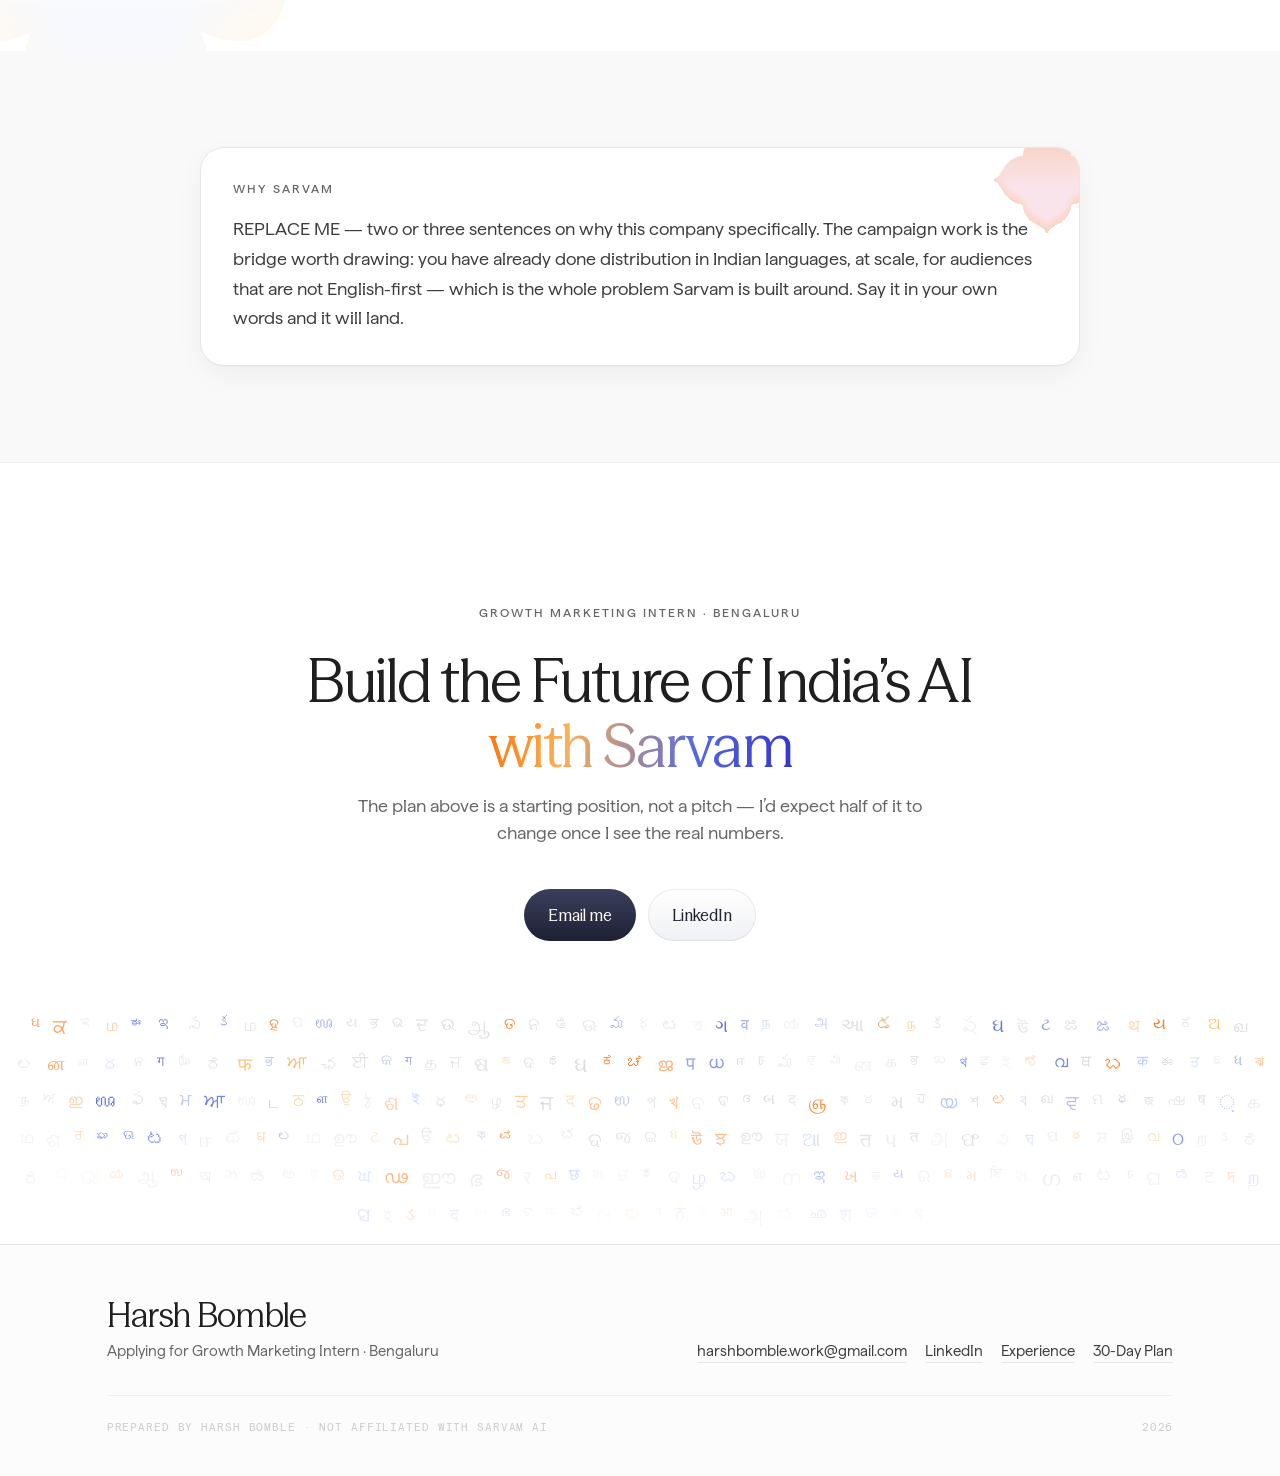
==== commit 431ddb38: "Move the receipts to their own page Nine dashboard screenshots stacked on the main page read as a pa" ====
--- a/index.html
+++ b/index.html
@@ -15,786 +15,7 @@
 <meta name="twitter:title" content="What I'd ship in my first month">
 <meta name="twitter:description" content="A 30-day plan for the Growth Marketing Intern role at Sarvam.">
 <link rel="icon" href="data:image/svg+xml,%3Csvg xmlns='http://www.w3.org/2000/svg' viewBox='0 0 32 32'%3E%3Crect width='32' height='32' rx='8' fill='%233333cc'/%3E%3Ccircle cx='16' cy='16' r='5' fill='%23fff'/%3E%3C/svg%3E">
-<style>
-@font-face{font-family:Matter;src:url([data-uri]) format("woff2-variations");font-weight:100 1000;font-style:normal;font-display:swap}
-@font-face{font-family:"Season Mix";src:url([data-uri]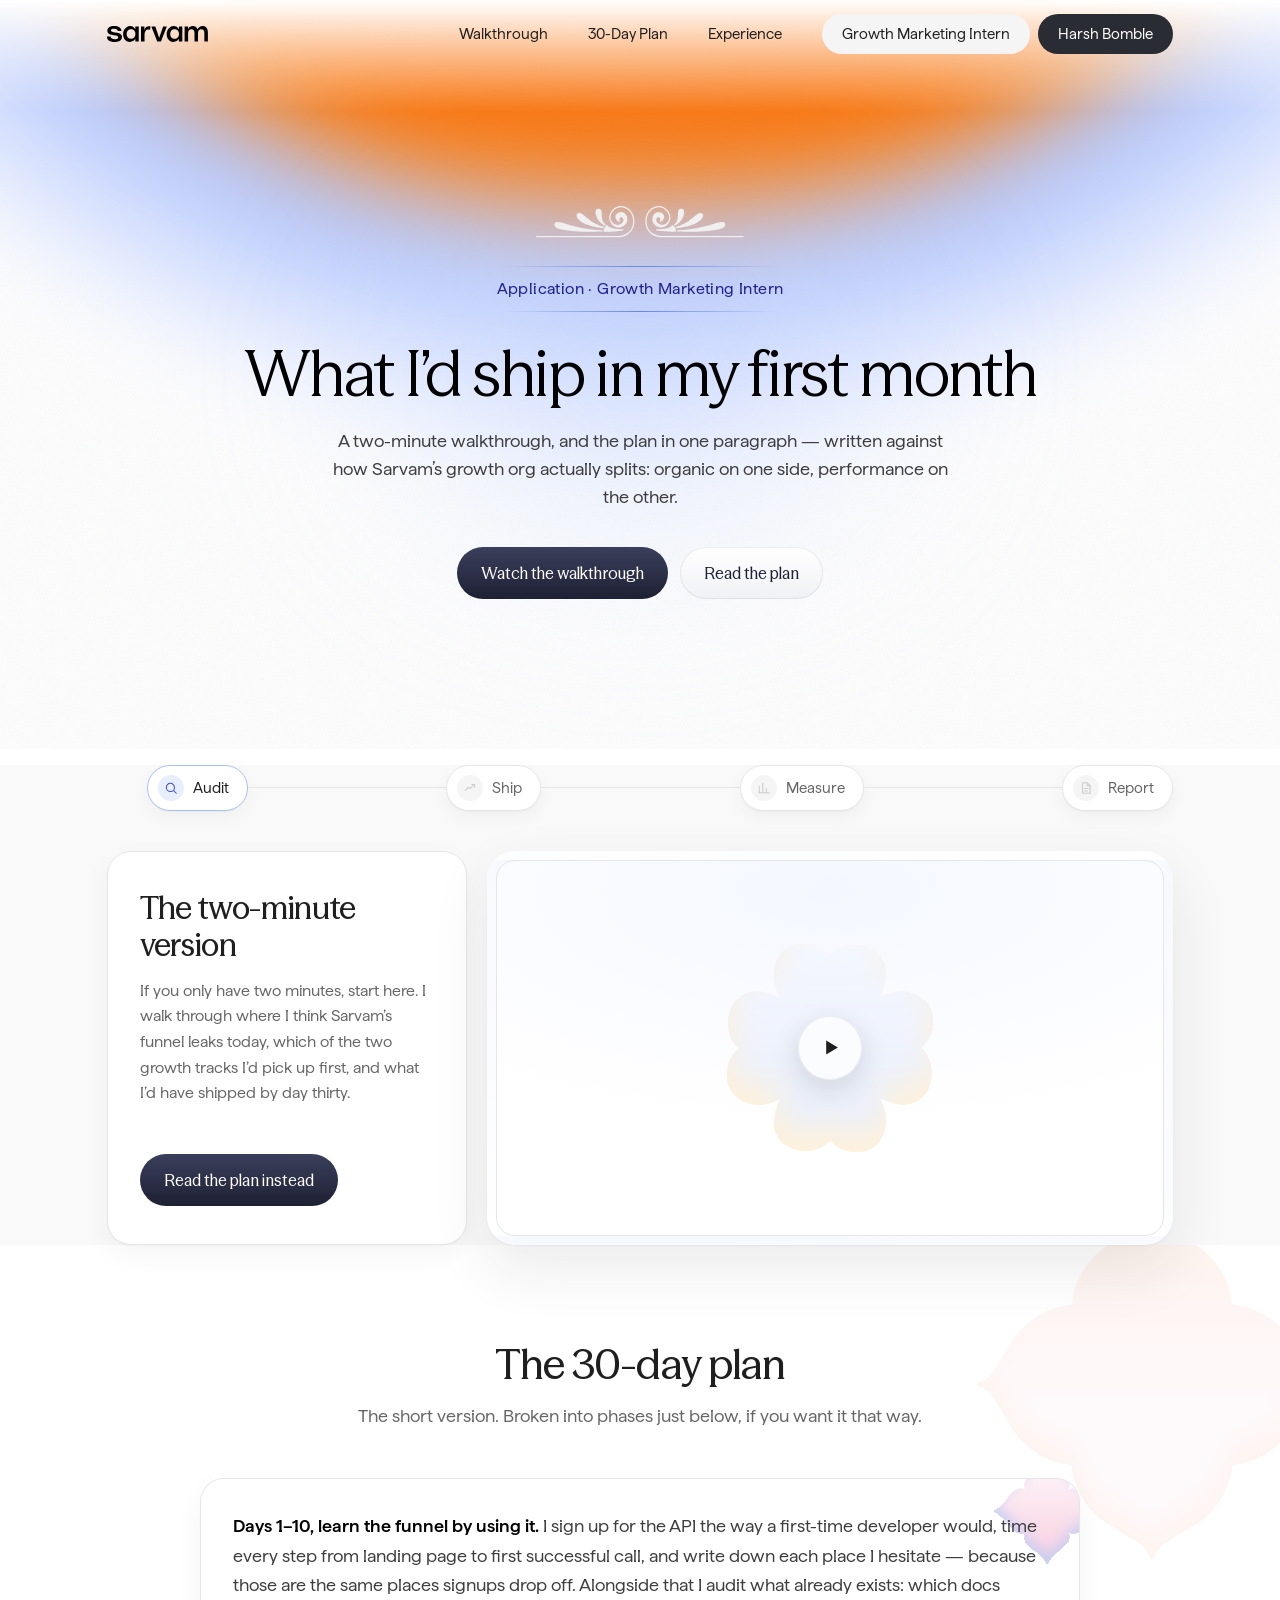
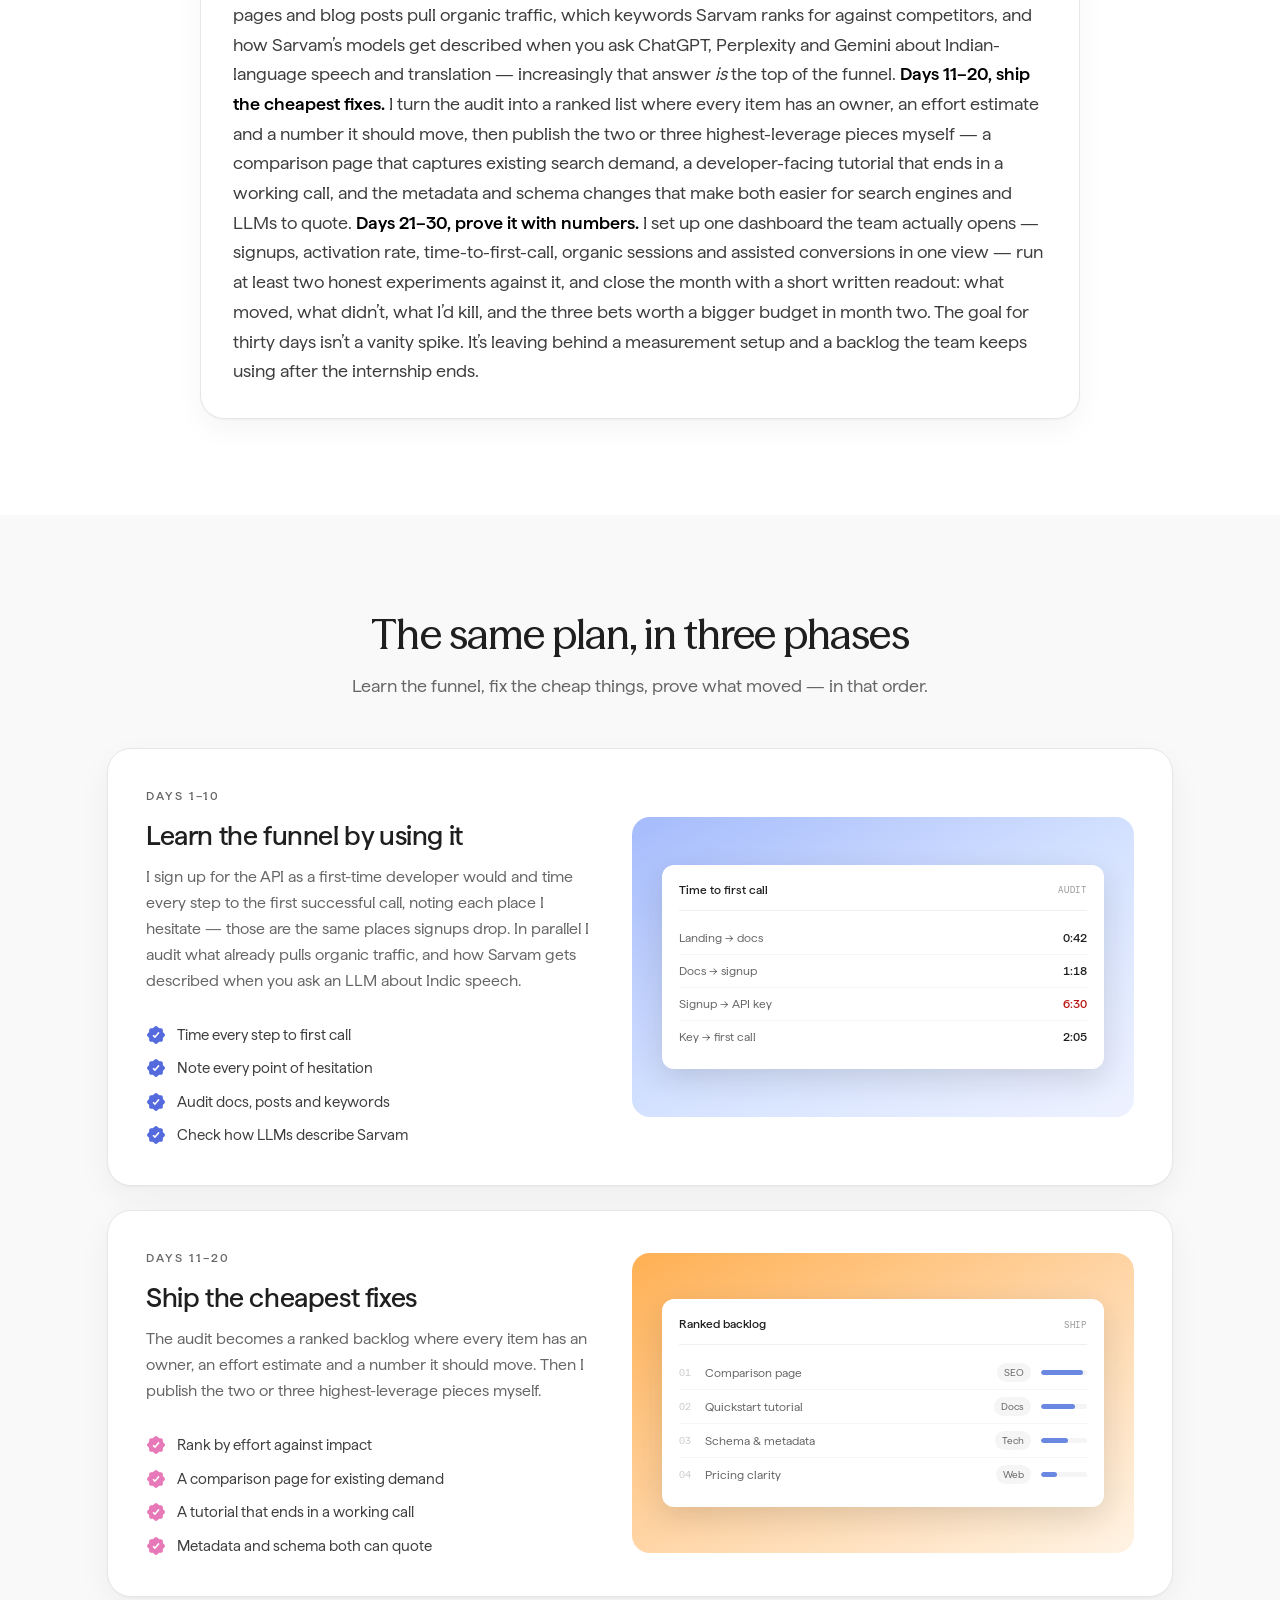
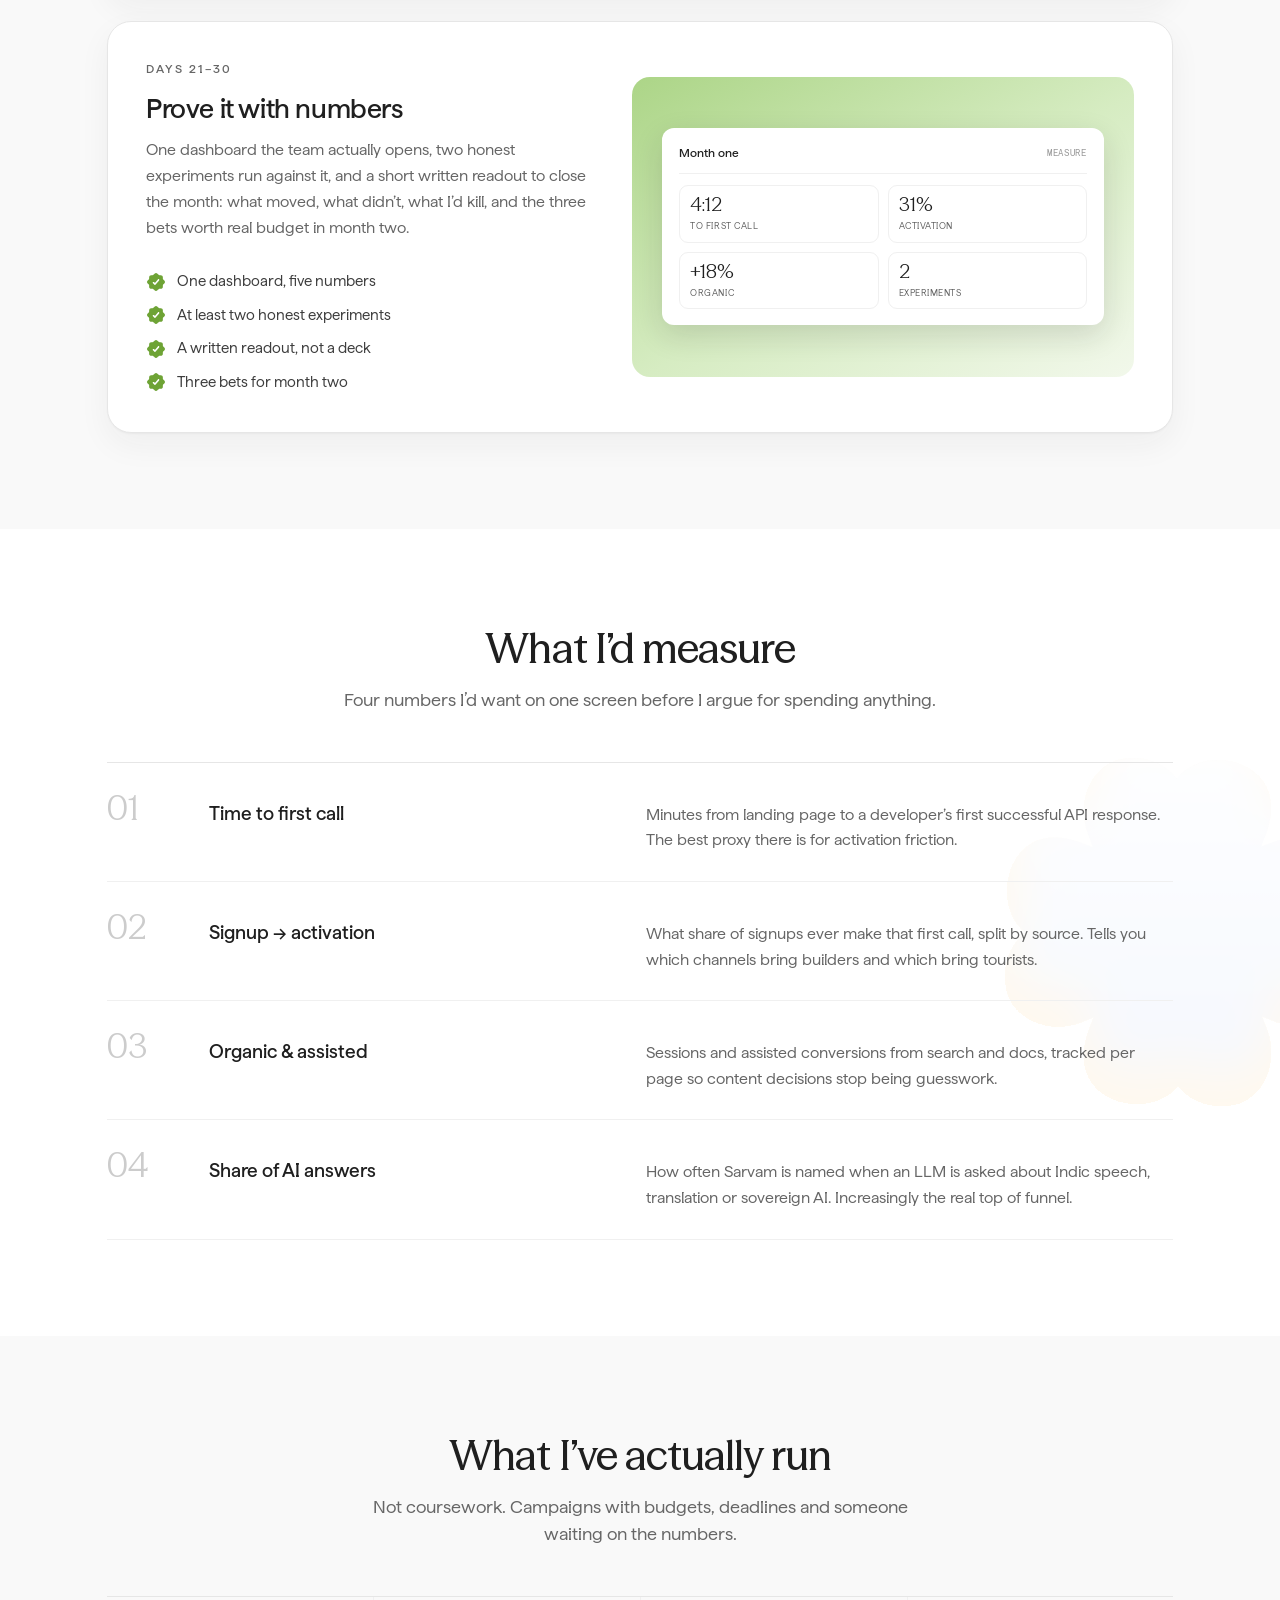
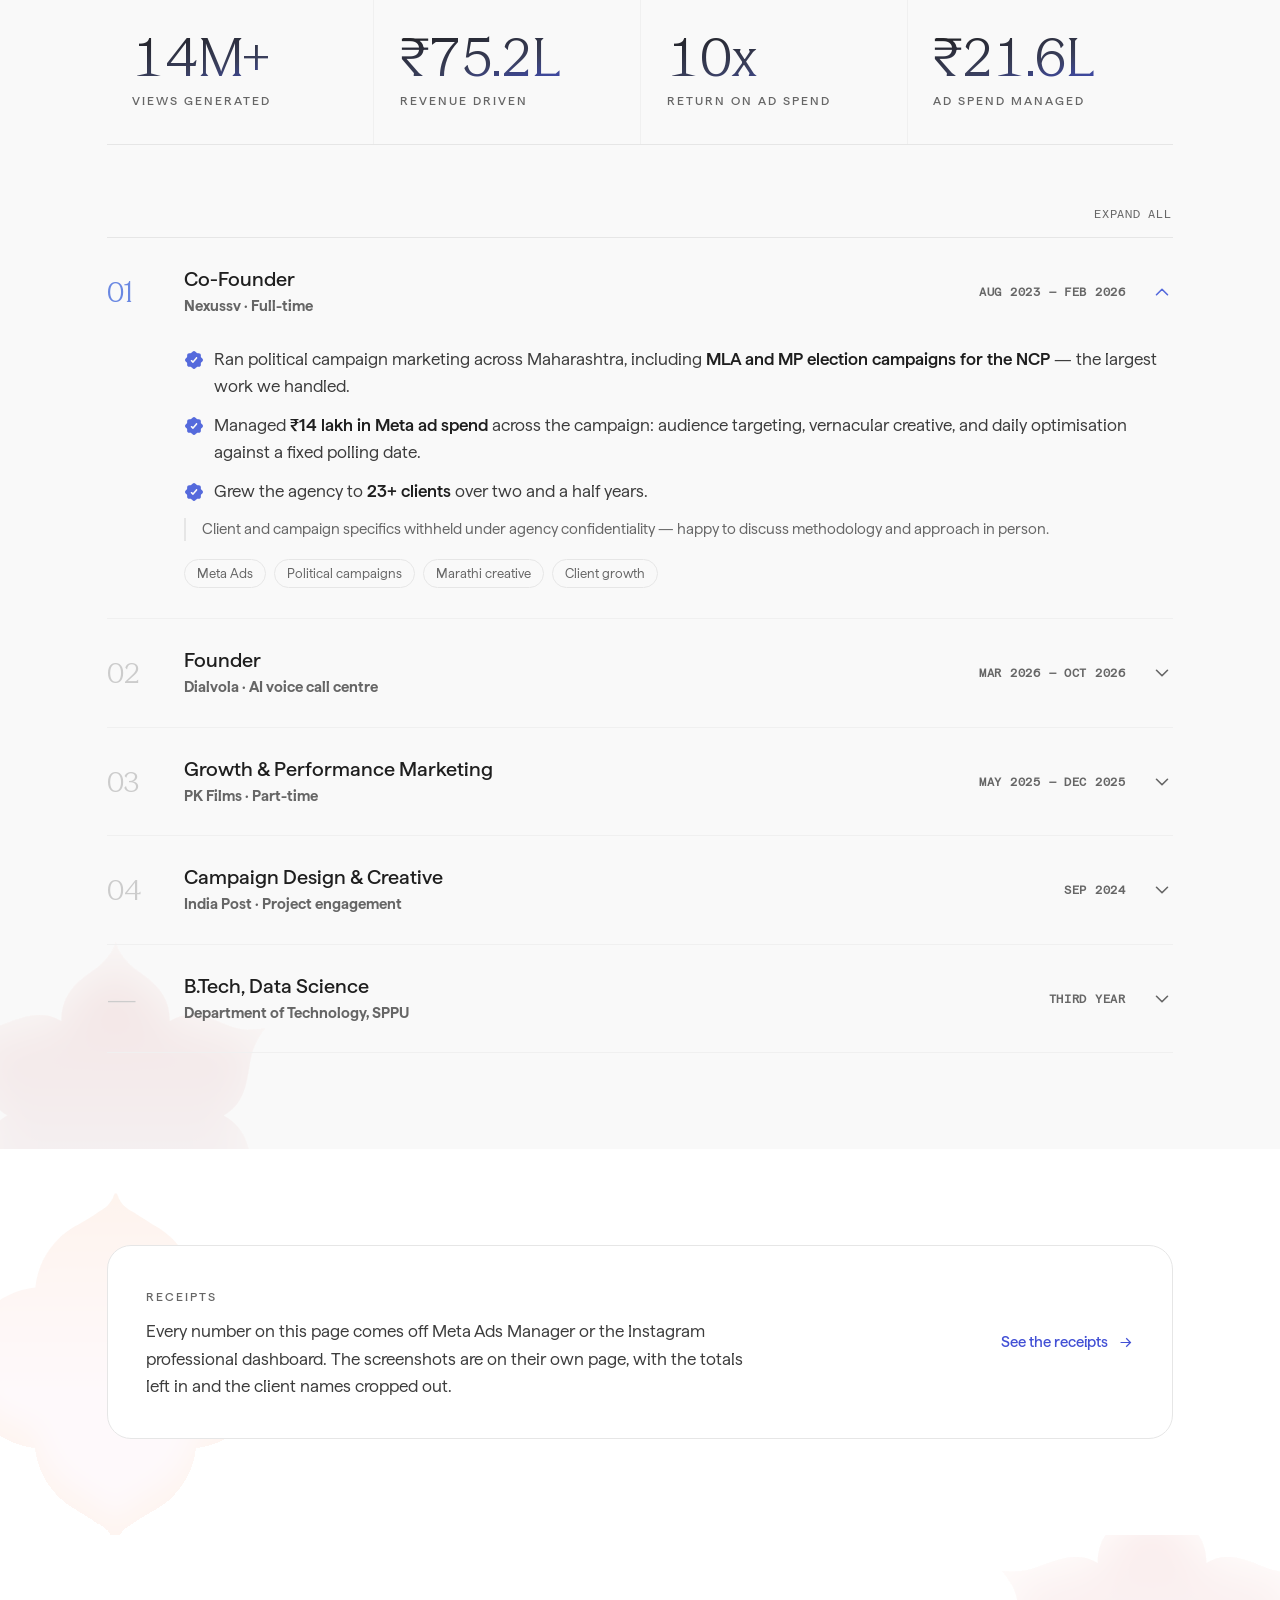
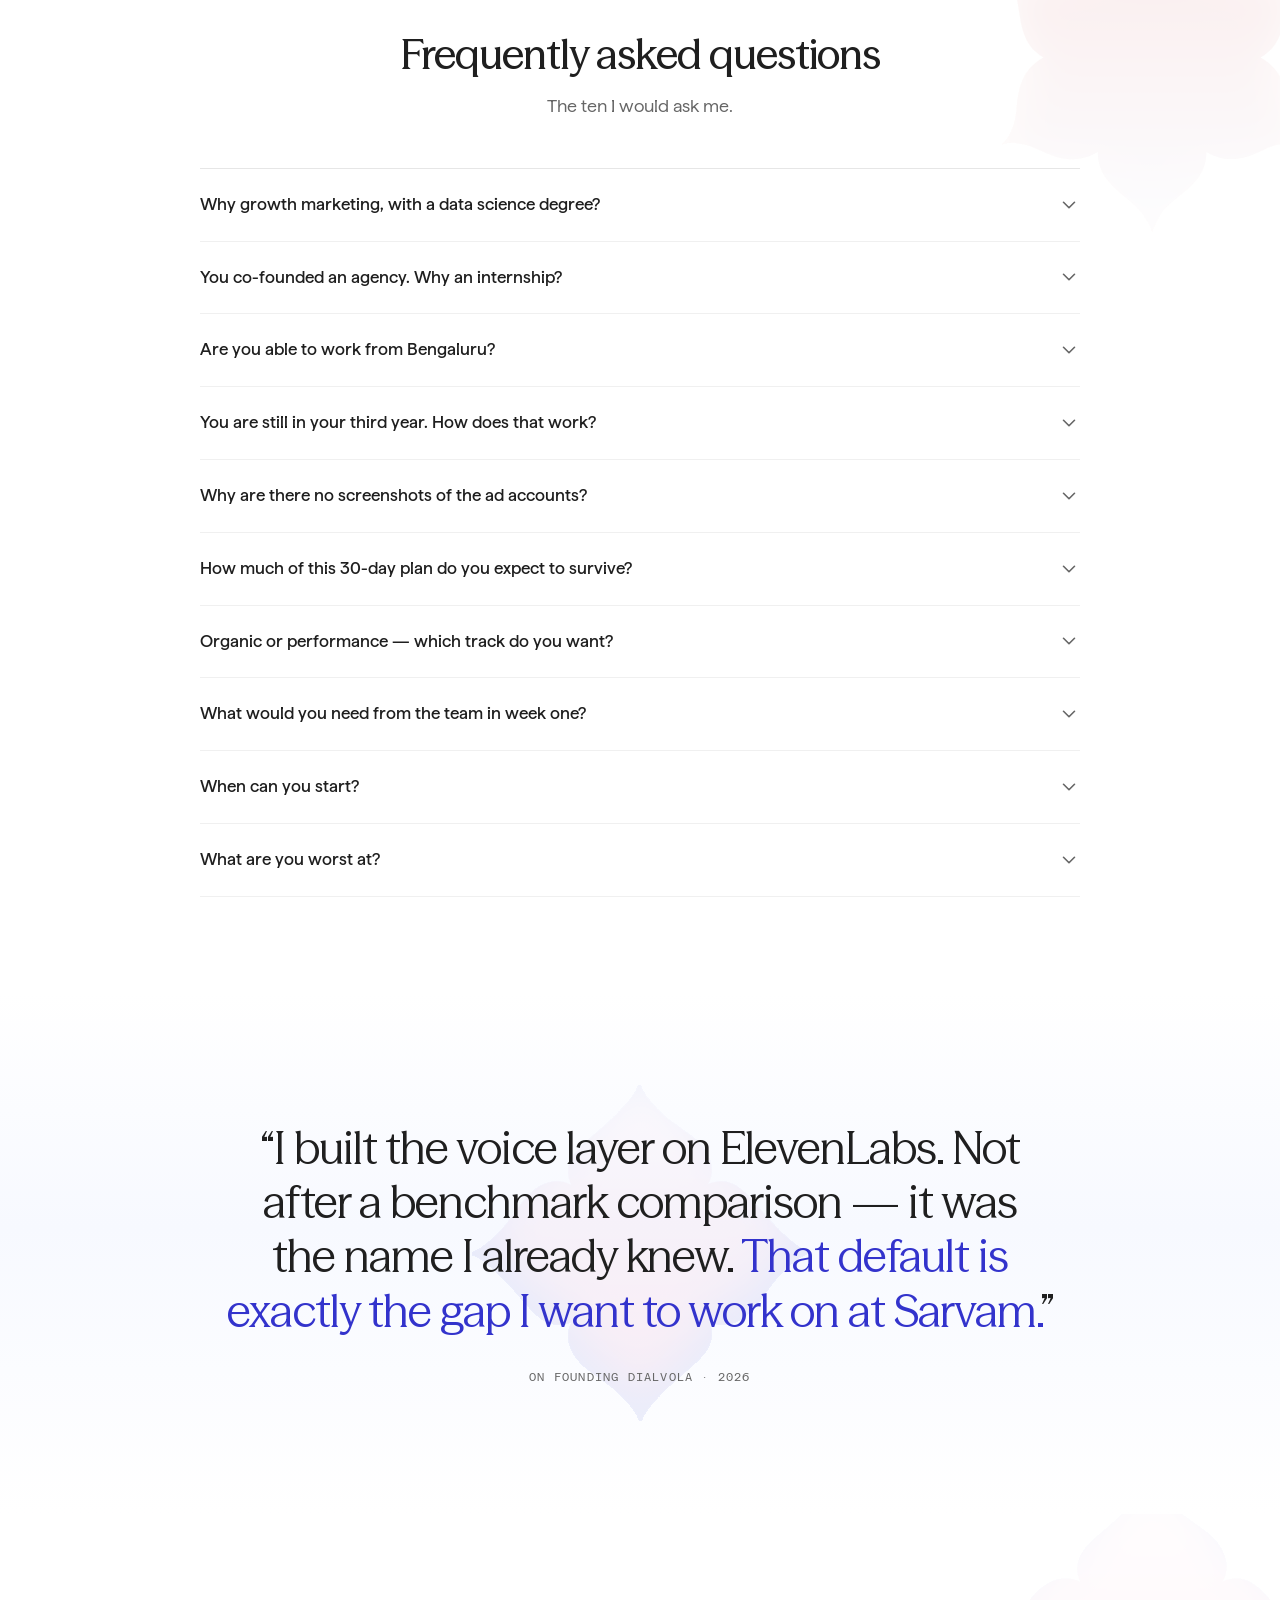
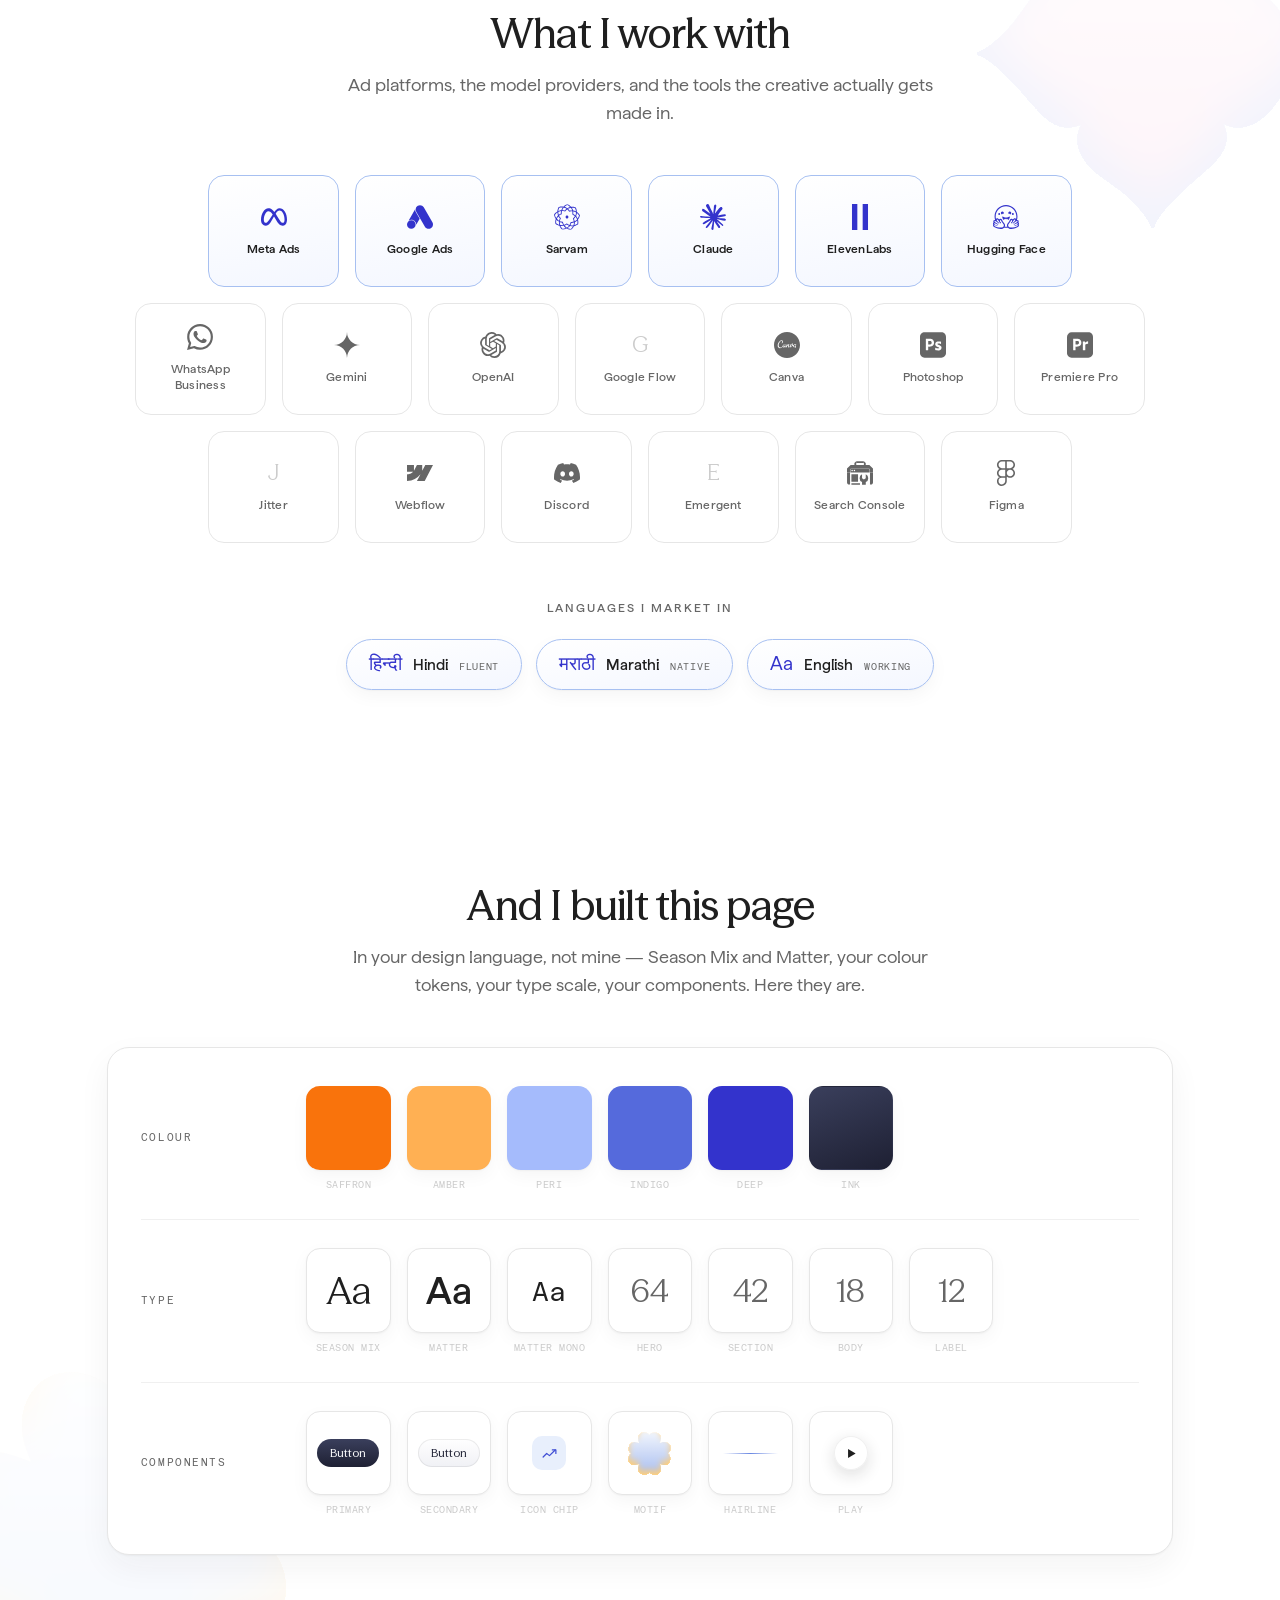
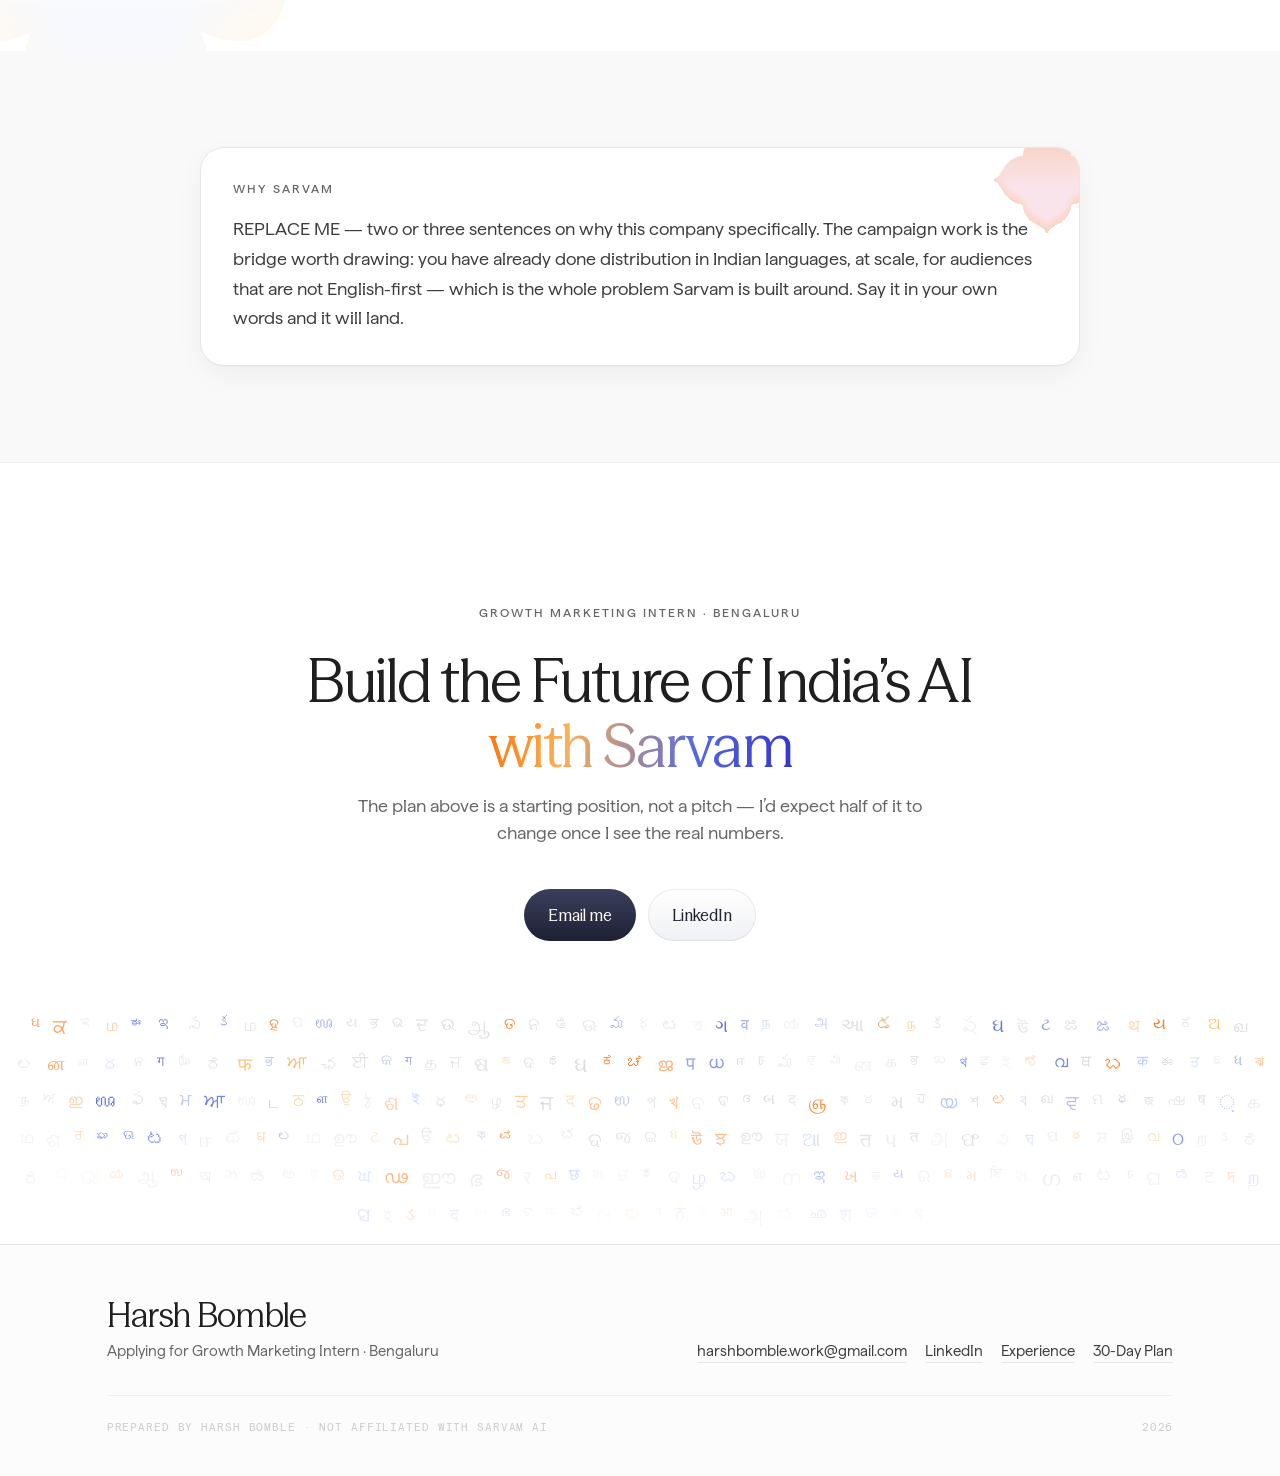
==== commit 04773996: "Correct the English proficiency to Working The page claimed Fluent. Harsh says that is not accurate," ====
--- a/index.html
+++ b/index.html
@@ -659,7 +659,7 @@
         <li class="lang"><span class="script" lang="mr">&#2350;&#2352;&#2366;&#2336;&#2368;</span>
             <span class="name">Marathi</span><span class="level">Native</span></li>
         <li class="lang"><span class="script">Aa</span>
-            <span class="name">English</span><span class="level">Fluent</span></li>
+            <span class="name">English</span><span class="level">Working</span></li>
       </ul>
     </div>
   </div>
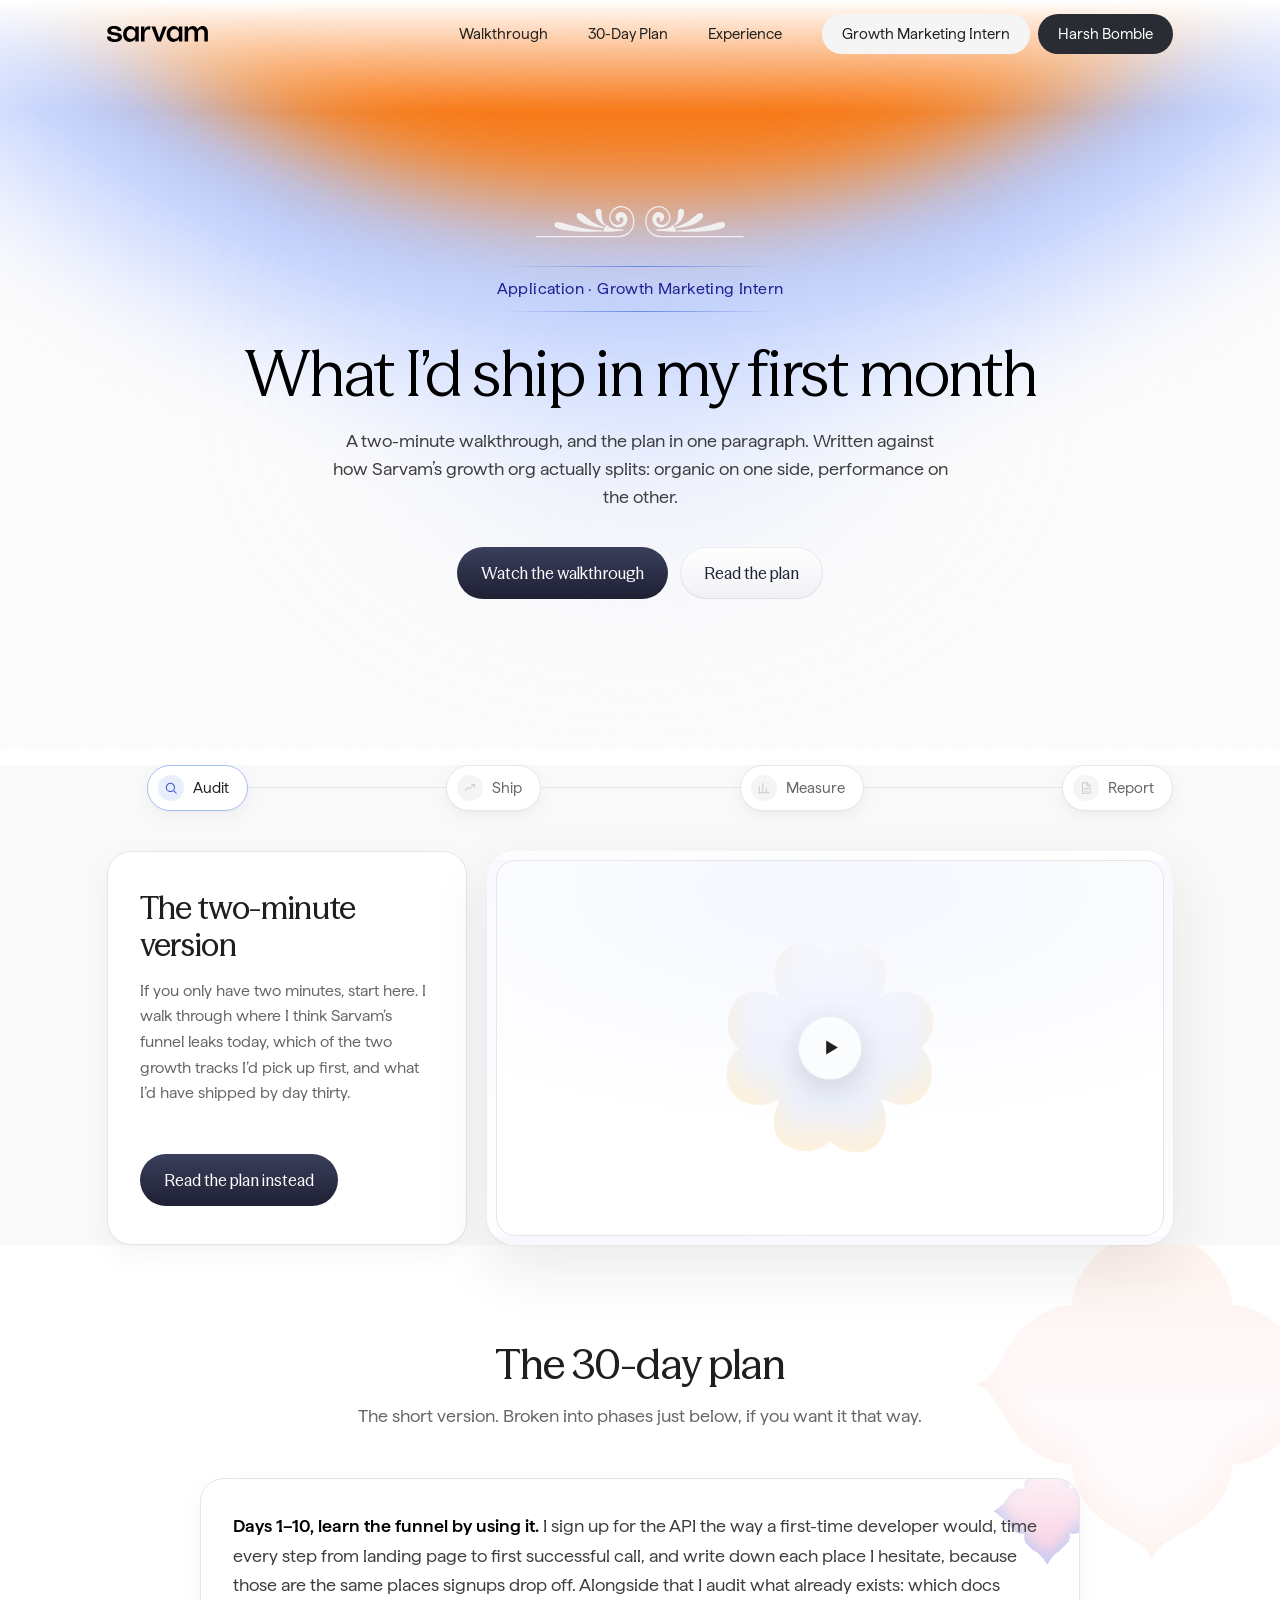
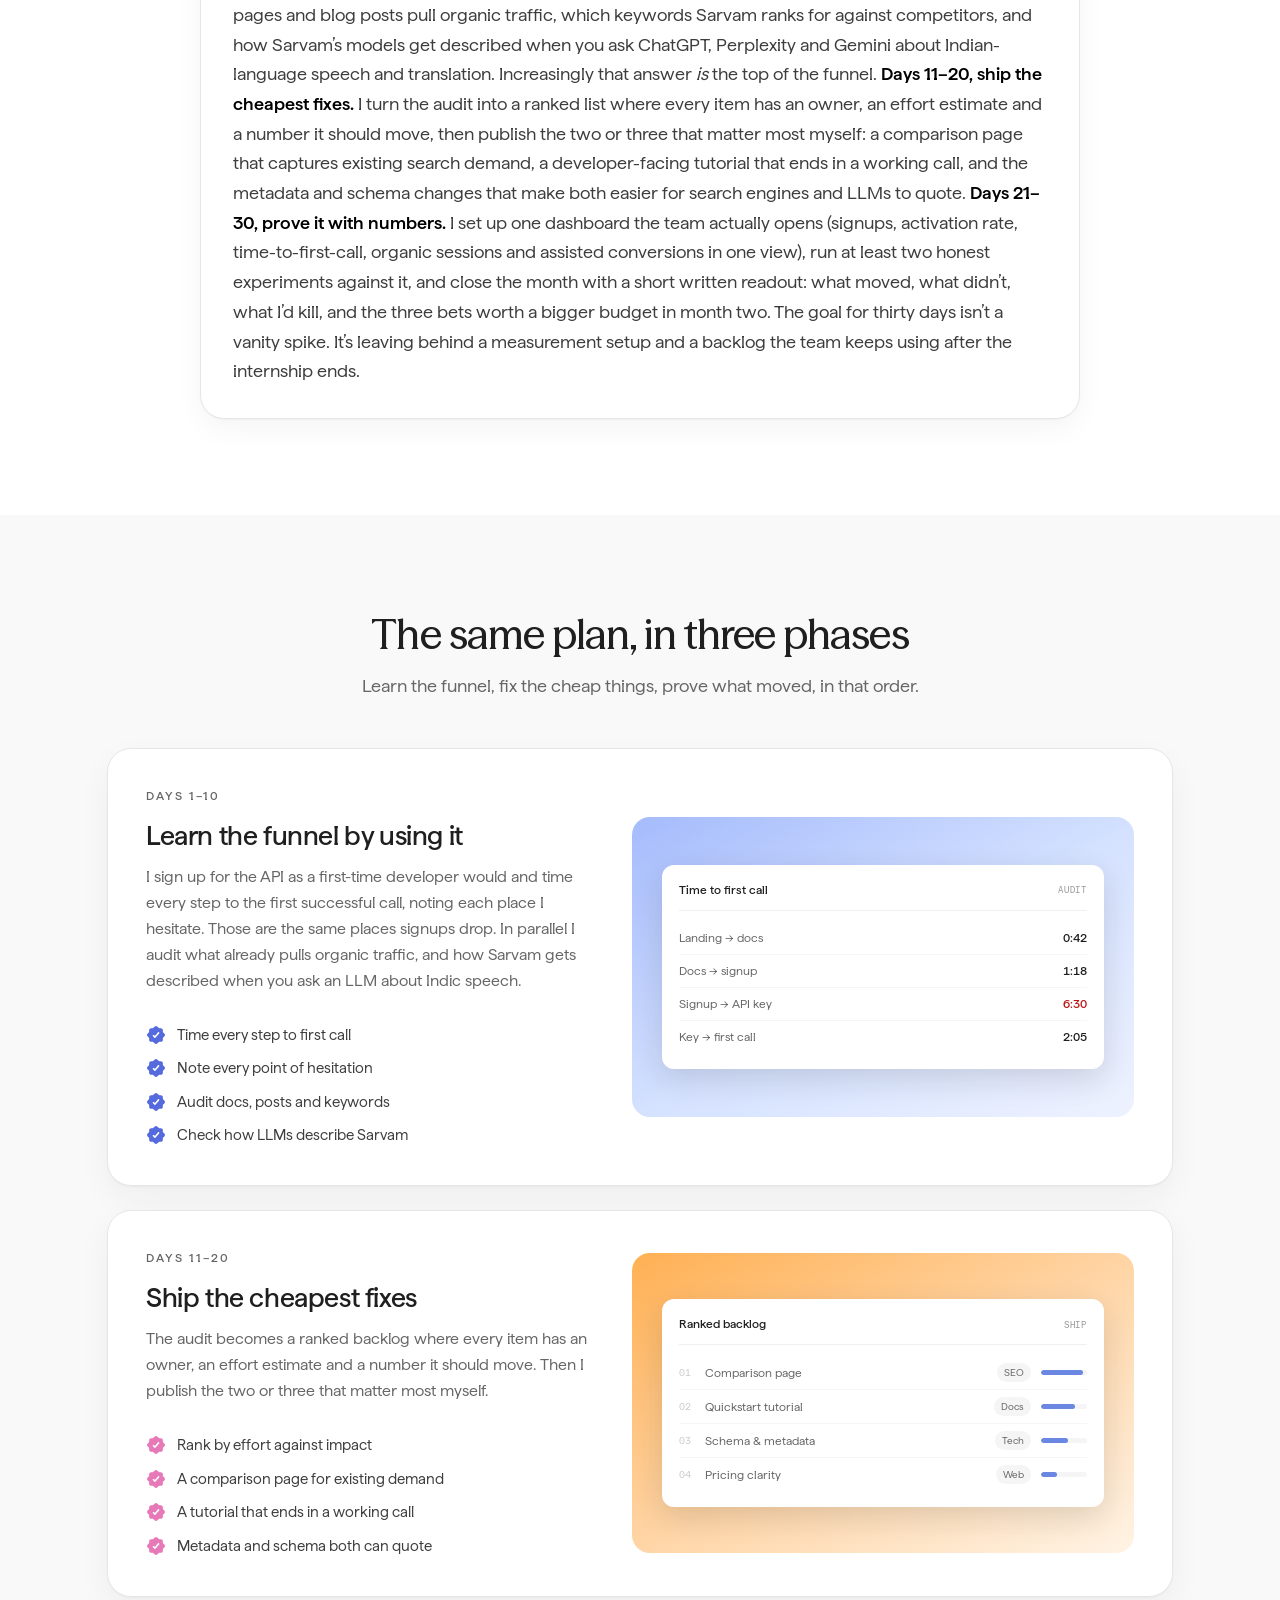
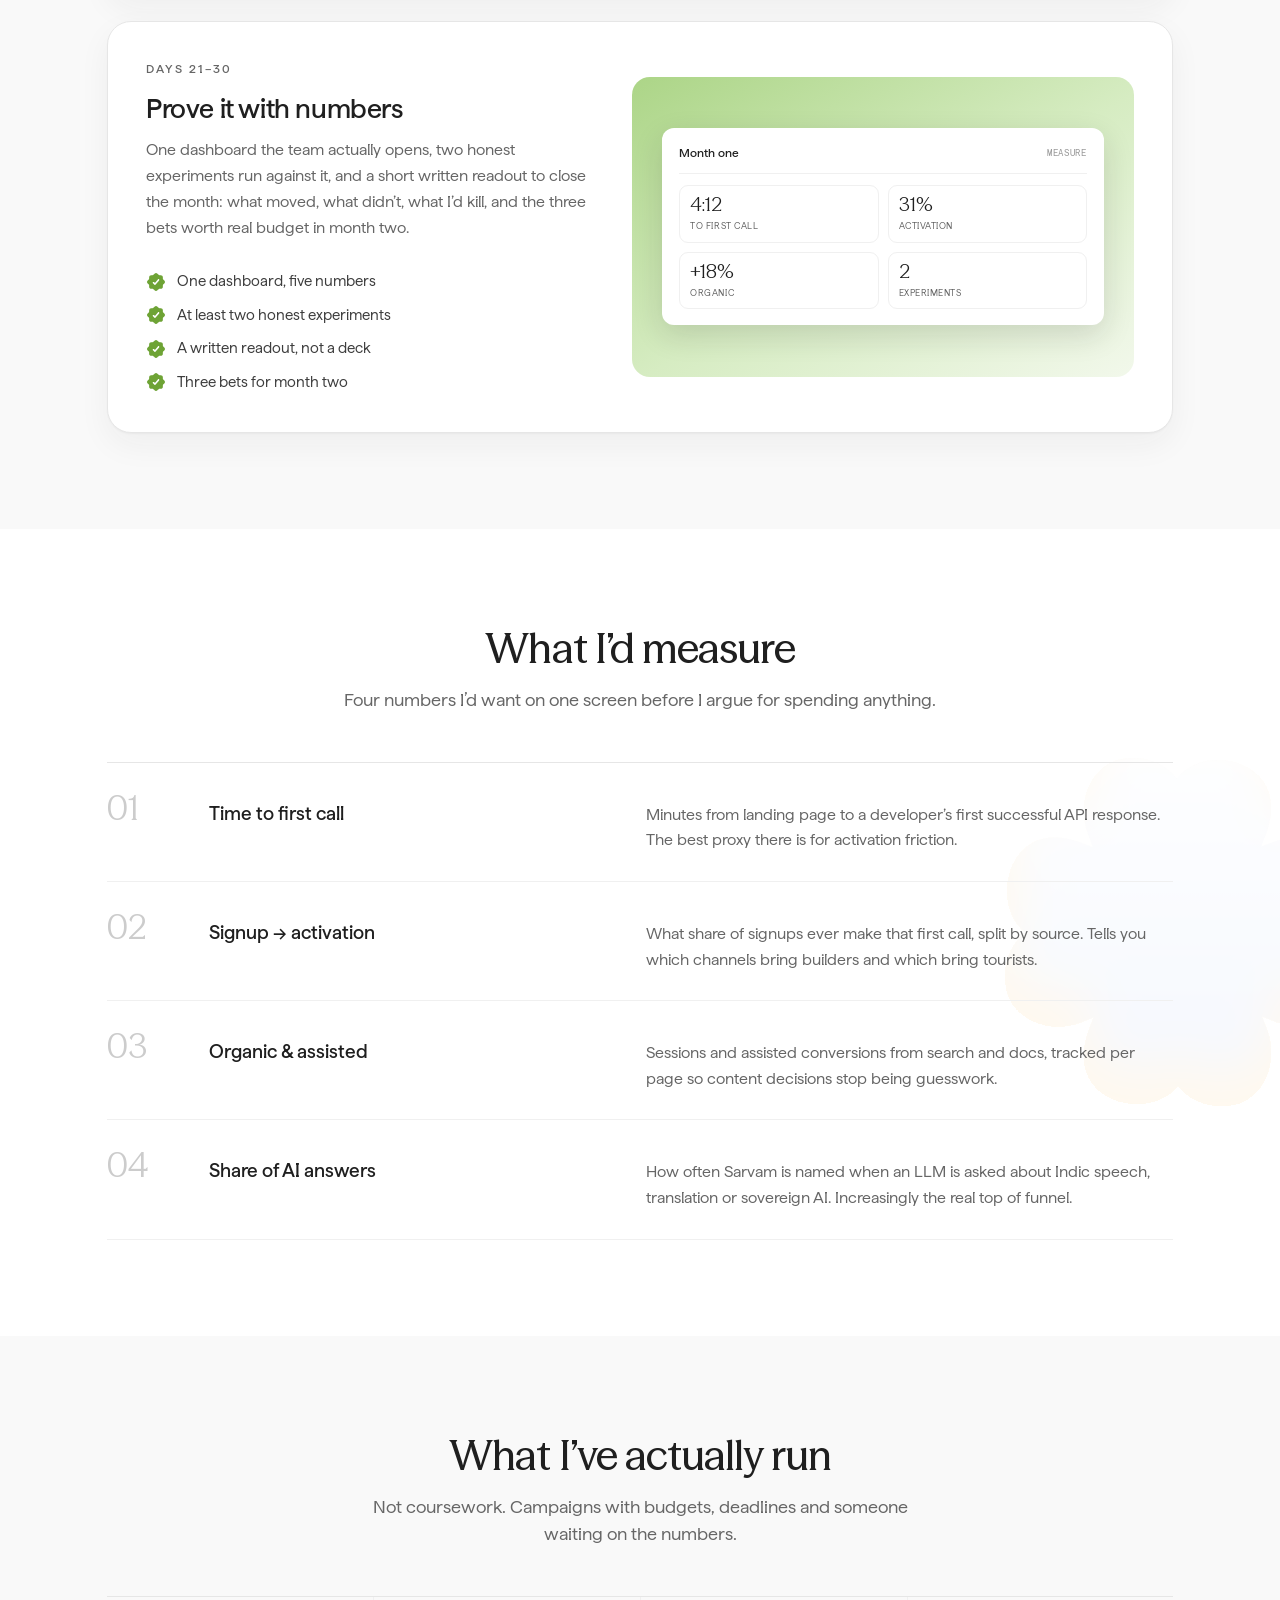
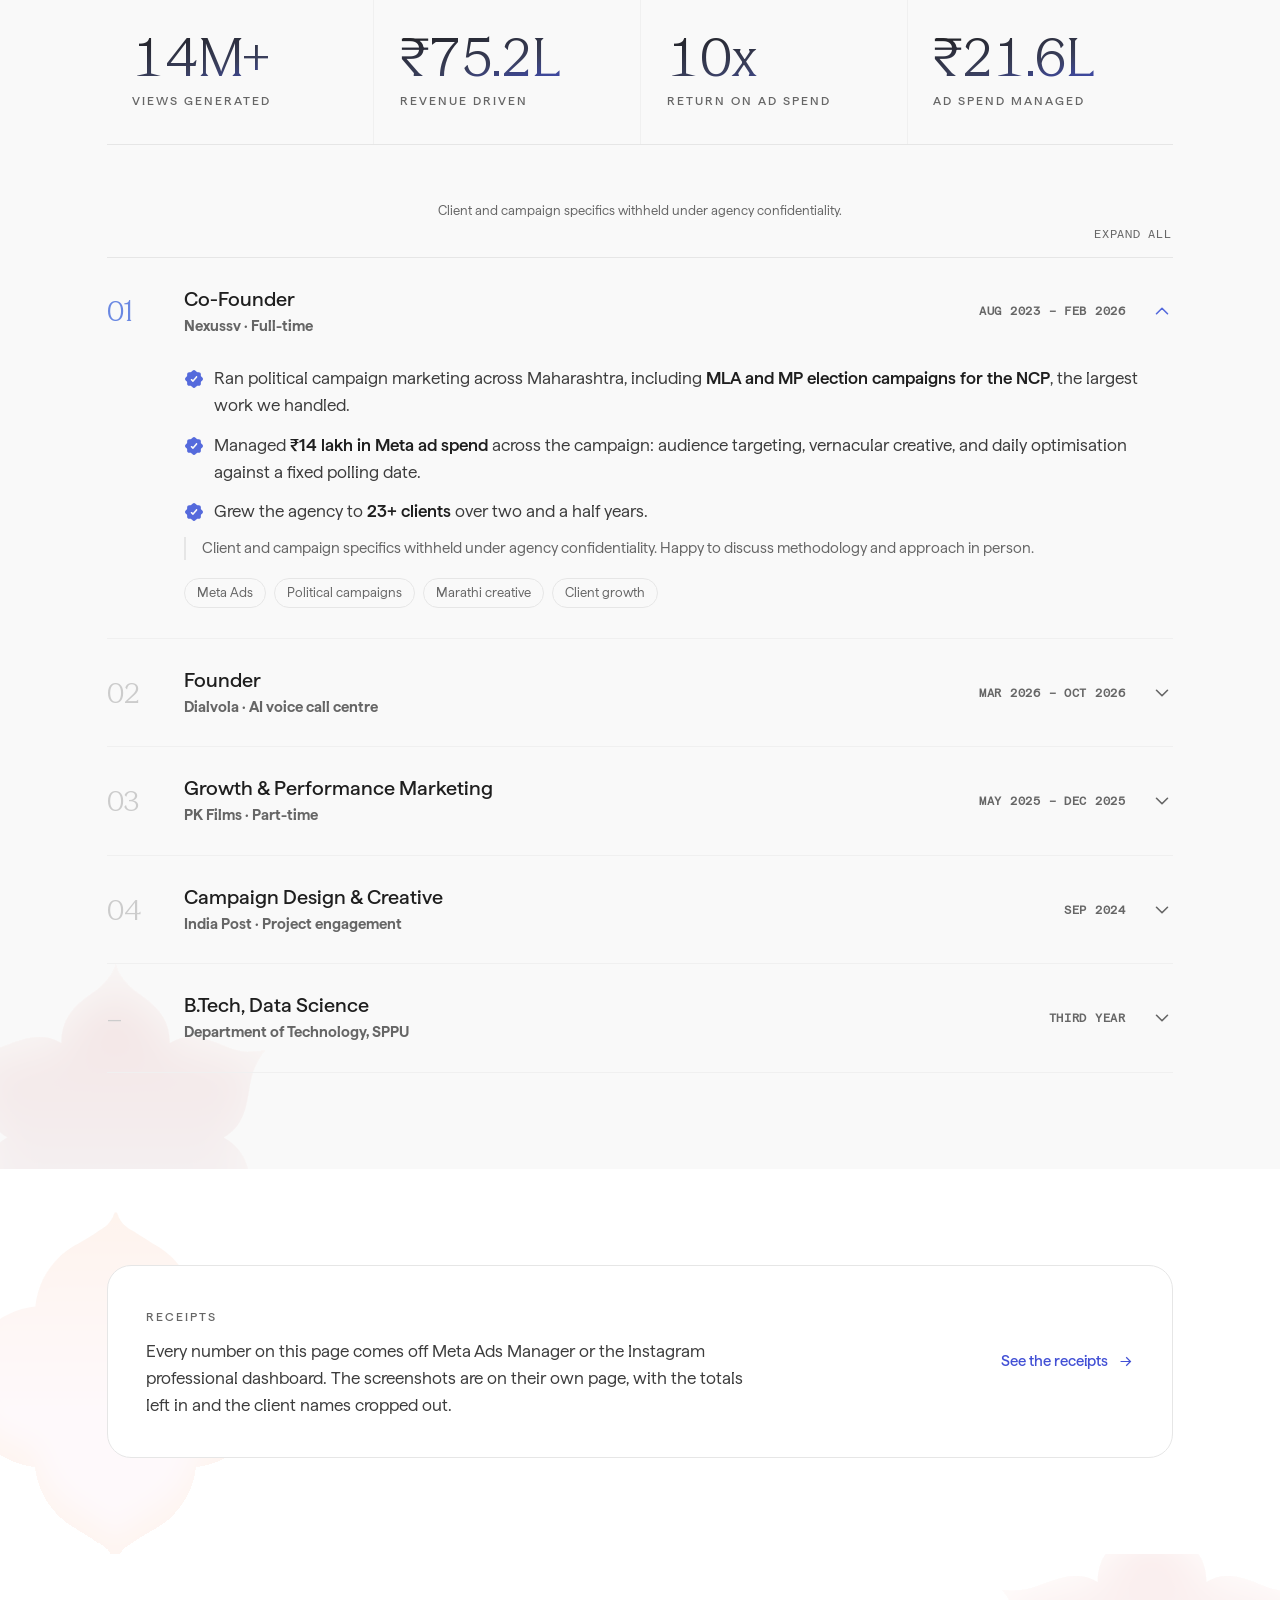
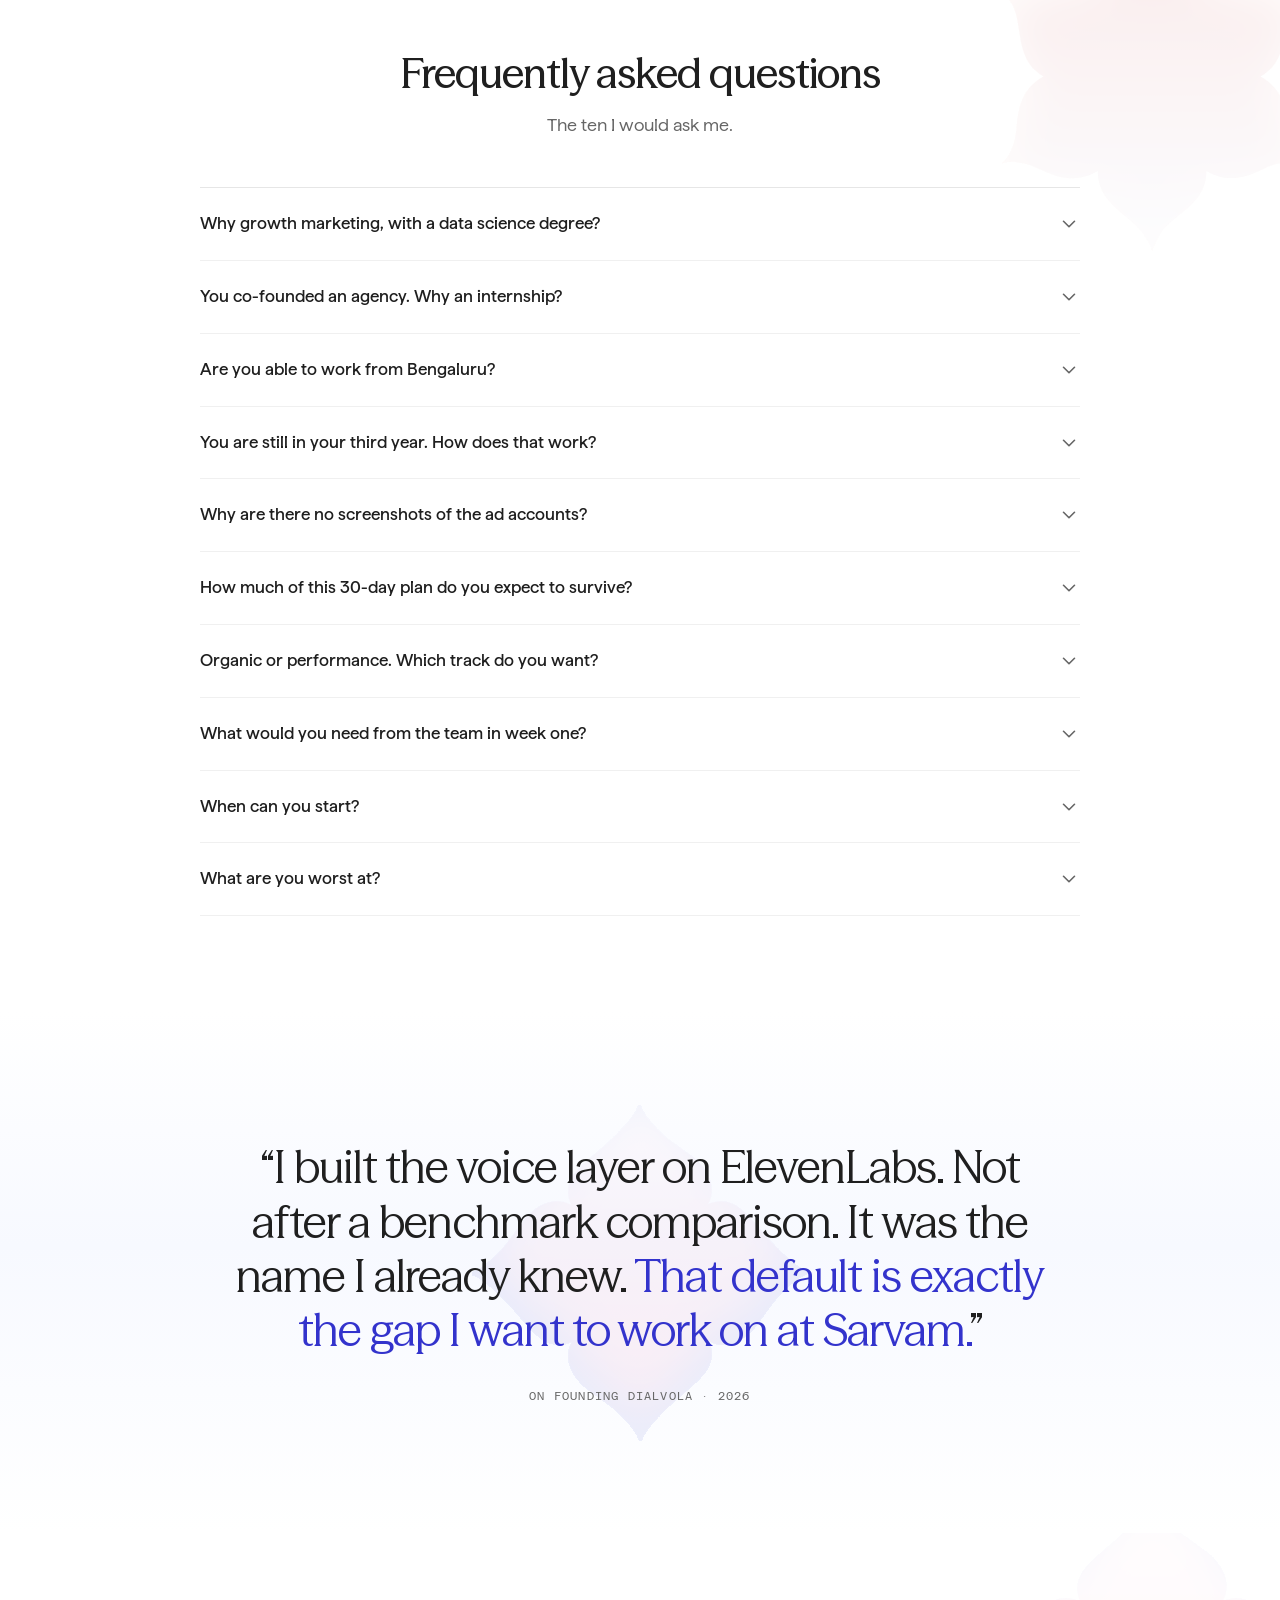
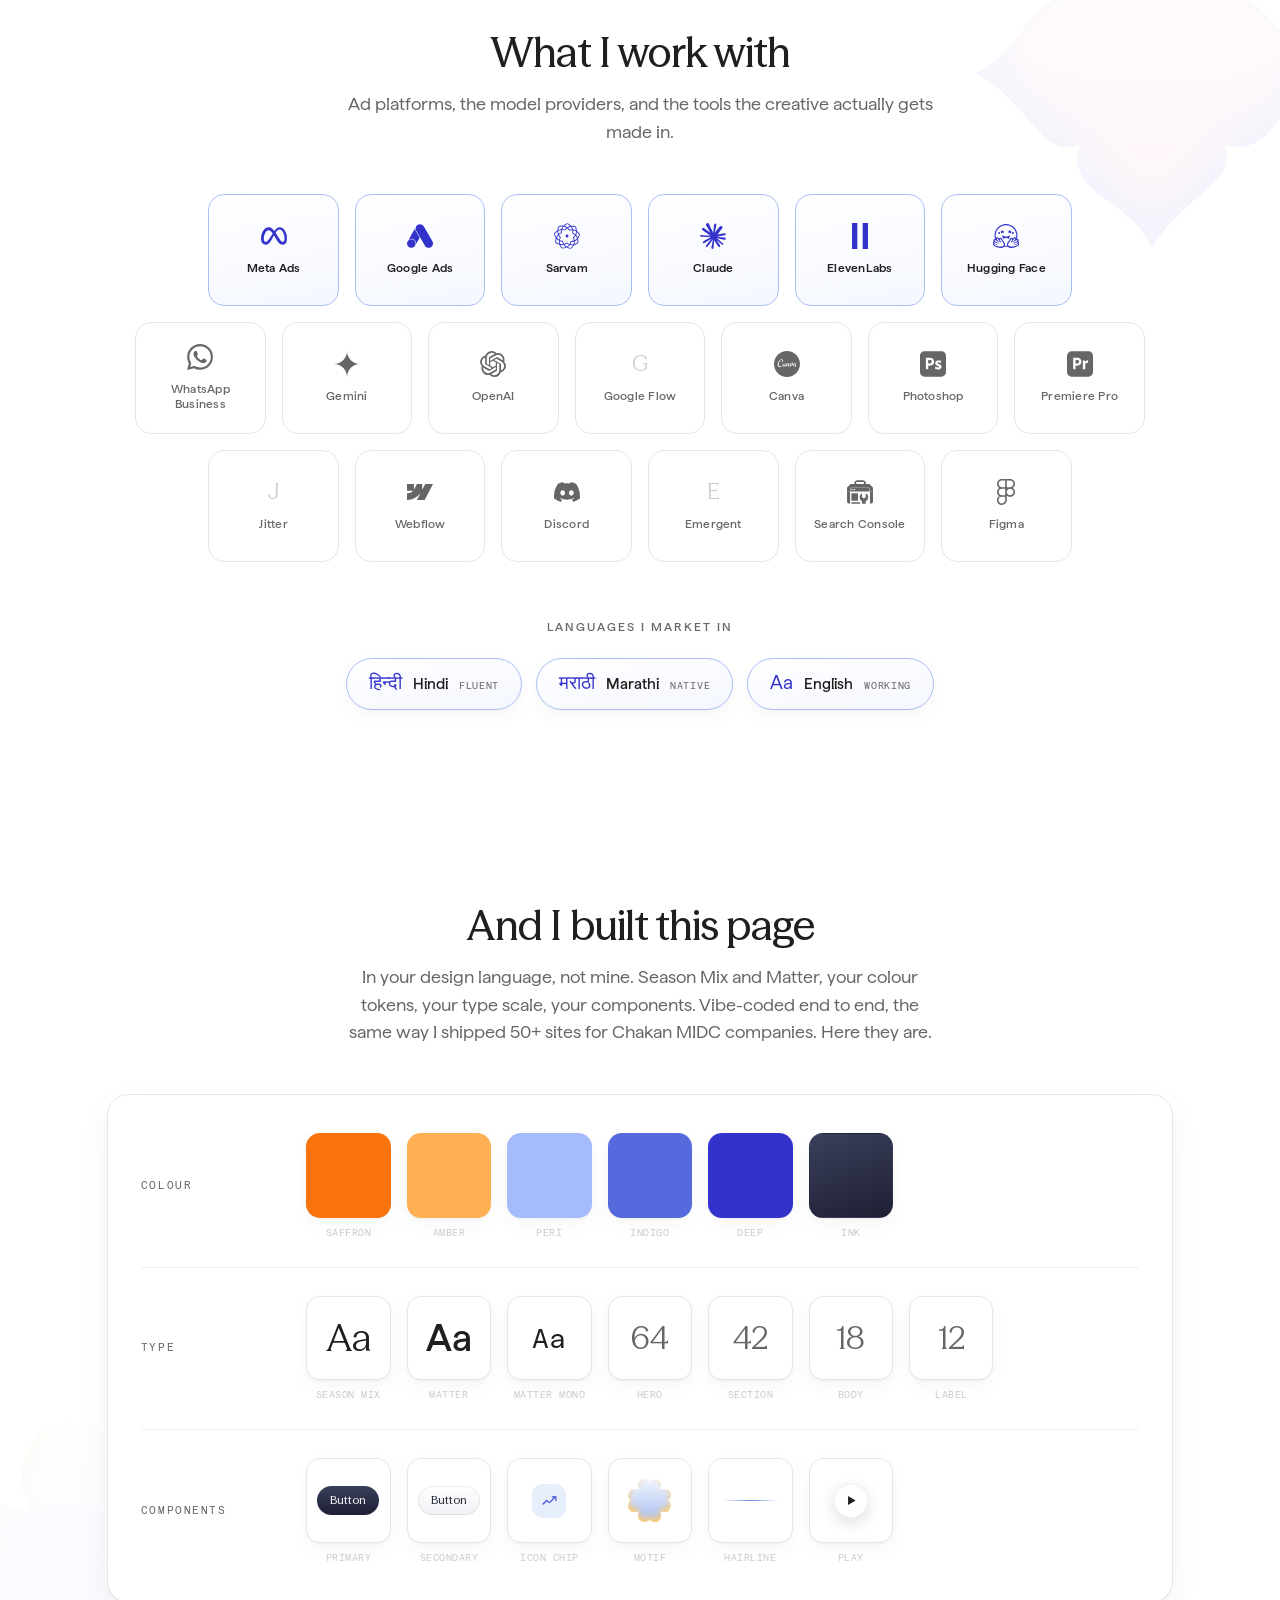
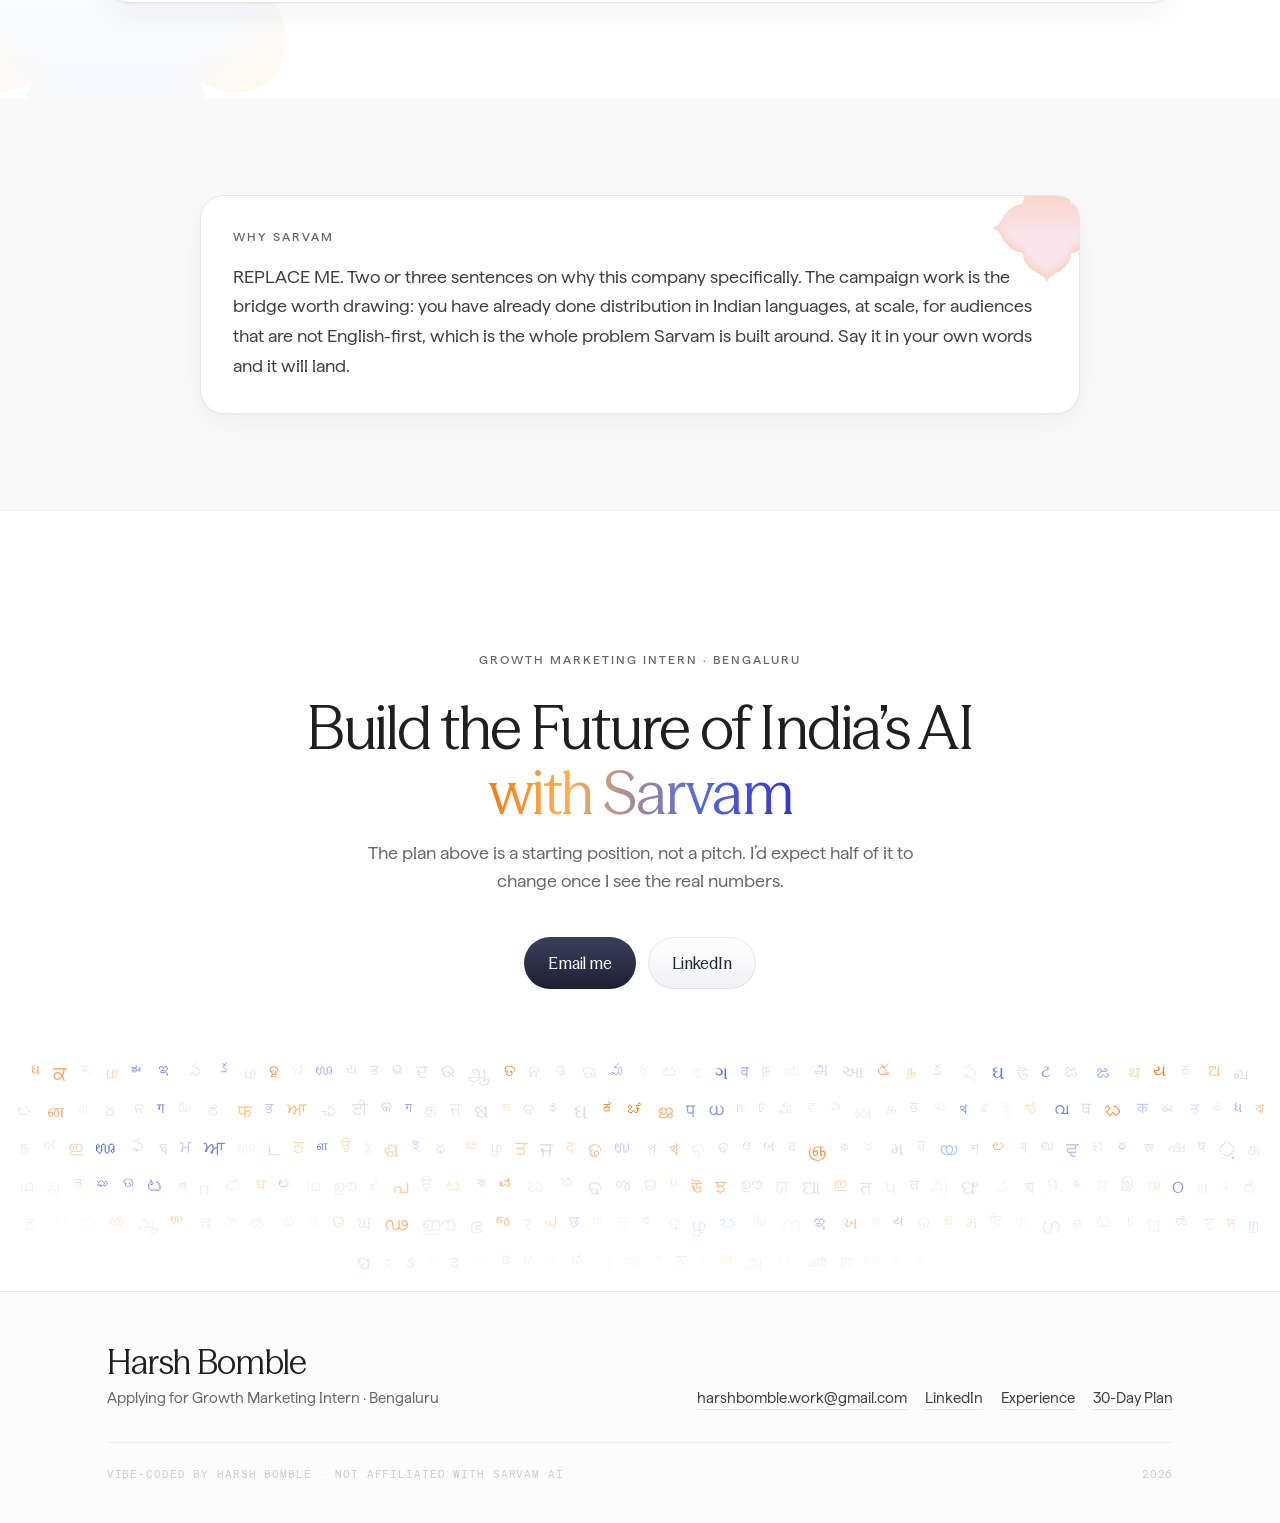
==== commit 69caa439: "Strip em dashes, add a preloader, state the confidentiality line Rewrites all 28 em dashes in contex" ====
--- a/index.html
+++ b/index.html
@@ -7,7 +7,6 @@
 <meta name="description" content="A 30-day plan for the Growth Marketing Intern role at Sarvam.">
 <meta name="author" content="Harsh Bomble">
 <meta name="theme-color" content="#ffffff">
-<!-- so the link previews properly when you send it on WhatsApp / LinkedIn / email -->
 <meta property="og:type" content="website">
 <meta property="og:title" content="What I'd ship in my first month">
 <meta property="og:description" content="A 30-day plan for the Growth Marketing Intern role at Sarvam \u2014 the walkthrough, three phases, and what I'd measure.">
@@ -18,8 +17,9 @@
 <link rel="stylesheet" href="styles.css">
 <noscript><style>
   /* the reveal animation starts at opacity:0 and the accordion panels start
-     collapsed — without JS nothing turns either back on, so the page would
+     collapsed, and without JS nothing turns either back on, so the page would
      render blank and the work history would be unreachable */
+  .preload{display:none !important}
   .reveal{opacity:1 !important; translate:none !important}
   .header-bg{opacity:1 !important; translate:0 0 !important}
   .xp-panel{grid-template-rows:1fr !important}
@@ -30,6 +30,13 @@
 </style></noscript>
 </head>
 <body>
+
+<div class="preload" id="preload" role="presentation" aria-hidden="true">
+  <div class="preload-inner">
+    <img class="preload-mark" src="[data-uri]" alt="" decoding="async">
+    <span class="preload-bar"></span>
+  </div>
+</div>
 
 <svg width="0" height="0" aria-hidden="true" focusable="false" style="position:absolute">
   <symbol id="seal" viewBox="0 0 24 24">
@@ -65,7 +72,7 @@
     <p class="eyebrow reveal">Application &middot; Growth Marketing Intern</p>
     <span class="rule" aria-hidden="true"></span>
     <h1 class="reveal">What I&rsquo;d ship in my first month</h1>
-    <p class="lede reveal">A two-minute walkthrough, and the plan in one paragraph &mdash; written against how Sarvam&rsquo;s growth org actually splits: organic on one side, performance on the other.</p>
+    <p class="lede reveal">A two-minute walkthrough, and the plan in one paragraph. Written against how Sarvam&rsquo;s growth org actually splits: organic on one side, performance on the other.</p>
     <div class="cta reveal">
       <a class="pill dark" href="#walkthrough">Watch the walkthrough</a>
       <a class="pill lightb" href="#plan">Read the plan</a>
@@ -73,7 +80,6 @@
   </section>
 </div>
 
-<!-- ============ WALKTHROUGH — Sarvam's two-column media pattern ============ -->
 <section class="band" id="walkthrough">
   <div class="wrap">
     <ol class="steps reveal" aria-label="The arc of the plan">
@@ -95,15 +101,8 @@
       <a class="pill dark split-cta" href="#plan">Read the plan instead</a>
     </div>
 
-    <!-- =================================================================
-         YOUTUBE SLOT — to use your video:
-         1. delete the whole <div class="video-ph">…</div> block below
-         2. uncomment the <iframe> and swap VIDEO_ID for your real ID
-            (from youtu.be/VIDEO_ID or youtube.com/watch?v=VIDEO_ID)
-         ================================================================= -->
     <div class="video-shell reveal"><div class="video-frame">
 
-      <!-- <iframe src="https://www.youtube.com/embed/VIDEO_ID" title="30-day plan walkthrough" allow="accelerometer; autoplay; clipboard-write; encrypted-media; gyroscope; picture-in-picture; web-share" referrerpolicy="strict-origin-when-cross-origin" allowfullscreen></iframe> -->
 
       <div class="video-ph">
         <img class="motif-bg" src="[data-uri]" alt="" aria-hidden="true" decoding="async">
@@ -114,7 +113,6 @@
   </div>
 </section>
 
-<!-- ============ THE PLAN, IN ONE PARAGRAPH ============ -->
 <section class="sec has-motif" id="plan">
   <img class="sec-motif tr" src="[data-uri]" alt="" aria-hidden="true" decoding="async">
   <div class="wrap">
@@ -125,19 +123,18 @@
     <div class="plan-inner">
       <div class="card plan-box reveal">
         <img class="accent" src="[data-uri]" alt="" aria-hidden="true" decoding="async">
-        <p><b>Days 1&ndash;10, learn the funnel by using it.</b> I sign up for the API the way a first-time developer would, time every step from landing page to first successful call, and write down each place I hesitate &mdash; because those are the same places signups drop off. Alongside that I audit what already exists: which docs pages and blog posts pull organic traffic, which keywords Sarvam ranks for against competitors, and how Sarvam&rsquo;s models get described when you ask ChatGPT, Perplexity and Gemini about Indian-language speech and translation &mdash; increasingly that answer <em>is</em> the top of the funnel. <b>Days 11&ndash;20, ship the cheapest fixes.</b> I turn the audit into a ranked list where every item has an owner, an effort estimate and a number it should move, then publish the two or three highest-leverage pieces myself &mdash; a comparison page that captures existing search demand, a developer-facing tutorial that ends in a working call, and the metadata and schema changes that make both easier for search engines and LLMs to quote. <b>Days 21&ndash;30, prove it with numbers.</b> I set up one dashboard the team actually opens &mdash; signups, activation rate, time-to-first-call, organic sessions and assisted conversions in one view &mdash; run at least two honest experiments against it, and close the month with a short written readout: what moved, what didn&rsquo;t, what I&rsquo;d kill, and the three bets worth a bigger budget in month two. The goal for thirty days isn&rsquo;t a vanity spike. It&rsquo;s leaving behind a measurement setup and a backlog the team keeps using after the internship ends.</p>
+        <p><b>Days 1&ndash;10, learn the funnel by using it.</b> I sign up for the API the way a first-time developer would, time every step from landing page to first successful call, and write down each place I hesitate, because those are the same places signups drop off. Alongside that I audit what already exists: which docs pages and blog posts pull organic traffic, which keywords Sarvam ranks for against competitors, and how Sarvam&rsquo;s models get described when you ask ChatGPT, Perplexity and Gemini about Indian-language speech and translation. Increasingly that answer <em>is</em> the top of the funnel. <b>Days 11&ndash;20, ship the cheapest fixes.</b> I turn the audit into a ranked list where every item has an owner, an effort estimate and a number it should move, then publish the two or three that matter most myself: a comparison page that captures existing search demand, a developer-facing tutorial that ends in a working call, and the metadata and schema changes that make both easier for search engines and LLMs to quote. <b>Days 21&ndash;30, prove it with numbers.</b> I set up one dashboard the team actually opens (signups, activation rate, time-to-first-call, organic sessions and assisted conversions in one view), run at least two honest experiments against it, and close the month with a short written readout: what moved, what didn&rsquo;t, what I&rsquo;d kill, and the three bets worth a bigger budget in month two. The goal for thirty days isn&rsquo;t a vanity spike. It&rsquo;s leaving behind a measurement setup and a backlog the team keeps using after the internship ends.</p>
       </div>
     </div>
   </div>
 </section>
 
-<!-- ============ THE SAME PLAN, IN PHASES ============ -->
 <section class="band sec" id="phases">
   <div class="wrap">
     <header class="sec-head reveal">
       <h2>The same plan, in three phases</h2>
-      <p class="sec-lede">Learn the funnel, fix the cheap things, prove what moved
-         &mdash; in that order.</p>
+      <p class="sec-lede">Learn the funnel, fix the cheap things, prove what moved,
+         in that order.</p>
     </header>
 
     <div class="slides">
@@ -145,7 +142,7 @@
         <div class="slide-copy">
           <span class="kicker">Days 1&ndash;10</span>
           <h3>Learn the funnel by using it</h3>
-          <p>I sign up for the API as a first-time developer would and time every step to the first successful call, noting each place I hesitate &mdash; those are the same places signups drop. In parallel I audit what already pulls organic traffic, and how Sarvam gets described when you ask an LLM about Indic speech.</p>
+          <p>I sign up for the API as a first-time developer would and time every step to the first successful call, noting each place I hesitate. Those are the same places signups drop. In parallel I audit what already pulls organic traffic, and how Sarvam gets described when you ask an LLM about Indic speech.</p>
           <ul class="slide-ticks">
             <li><span class="tick" aria-hidden="true"><svg viewBox="0 0 24 24"><use href="#seal"/></svg></span>Time every step to first call</li>
             <li><span class="tick" aria-hidden="true"><svg viewBox="0 0 24 24"><use href="#seal"/></svg></span>Note every point of hesitation</li>
@@ -168,7 +165,7 @@
         <div class="slide-copy">
           <span class="kicker">Days 11&ndash;20</span>
           <h3>Ship the cheapest fixes</h3>
-          <p>The audit becomes a ranked backlog where every item has an owner, an effort estimate and a number it should move. Then I publish the two or three highest-leverage pieces myself.</p>
+          <p>The audit becomes a ranked backlog where every item has an owner, an effort estimate and a number it should move. Then I publish the two or three that matter most myself.</p>
           <ul class="slide-ticks">
             <li><span class="tick pink" aria-hidden="true"><svg viewBox="0 0 24 24"><use href="#seal"/></svg></span>Rank by effort against impact</li>
             <li><span class="tick pink" aria-hidden="true"><svg viewBox="0 0 24 24"><use href="#seal"/></svg></span>A comparison page for existing demand</li>
@@ -215,7 +212,6 @@
   </div>
 </section>
 
-<!-- ============ WHAT I'D MEASURE ============ -->
 <section class="sec has-motif">
   <img class="sec-motif rc" src="[data-uri]" alt="" aria-hidden="true" decoding="async">
   <div class="wrap">
@@ -254,7 +250,6 @@
   </div>
 </section>
 
-<!-- ============ EXPERIENCE ============ -->
 <section class="band sec has-motif" id="experience">
   <img class="sec-motif bl" src="[data-uri]" alt="" aria-hidden="true" decoding="async">
   <div class="wrap">
@@ -270,6 +265,7 @@
       <div class="stat"><span class="n" data-val="10" data-suf="x">10x</span><span class="l">Return on ad spend</span></div>
       <div class="stat"><span class="n" data-pre="&#8377;" data-val="21.6" data-dec="1" data-suf="L">&#8377;21.6L</span><span class="l">Ad spend managed</span></div>
     </div>
+    <p class="stats-note reveal">Client and campaign specifics withheld under agency confidentiality.</p>
 
     <div class="xp-bar reveal">
       <button class="xp-all" type="button" id="xp-all" aria-controls="xp-list">Expand all</button>
@@ -284,7 +280,7 @@
               <span class="xp-role">Co-Founder</span>
               <span class="xp-org">Nexussv &middot; Full-time</span>
             </span>
-            <span class="xp-when">Aug 2023 &mdash; Feb 2026</span>
+            <span class="xp-when">Aug 2023 &ndash; Feb 2026</span>
             <svg class="xp-chev" viewBox="0 0 24 24" aria-hidden="true"><path d="m6 9 6 6 6-6"/></svg>
           </button>
         </h3>
@@ -292,14 +288,14 @@
           <div class="xp-panel-inner"><div class="xp-content">
             <ul class="xp-points">
               <li><span class="tick" aria-hidden="true"><svg viewBox="0 0 24 24"><use href="#seal"/></svg></span>Ran political campaign marketing across Maharashtra, including
-                  <b>MLA and MP election campaigns for the NCP</b> &mdash; the largest
+                  <b>MLA and MP election campaigns for the NCP</b>, the largest
                   work we handled.</li>
               <li><span class="tick" aria-hidden="true"><svg viewBox="0 0 24 24"><use href="#seal"/></svg></span>Managed <b>&#8377;14 lakh in Meta ad spend</b> across the campaign:
                   audience targeting, vernacular creative, and daily optimisation
                   against a fixed polling date.</li>
               <li><span class="tick" aria-hidden="true"><svg viewBox="0 0 24 24"><use href="#seal"/></svg></span>Grew the agency to <b>23+ clients</b> over two and a half years.</li>
               <li class="note">Client and campaign specifics withheld under agency
-                  confidentiality &mdash; happy to discuss methodology and approach
+                  confidentiality. Happy to discuss methodology and approach
                   in person.</li>
             </ul>
             <ul class="tags">
@@ -317,19 +313,19 @@
               <span class="xp-role">Founder</span>
               <span class="xp-org">Dialvola &middot; AI voice call centre</span>
             </span>
-            <span class="xp-when">Mar 2026 &mdash; Oct 2026</span>
+            <span class="xp-when">Mar 2026 &ndash; Oct 2026</span>
             <svg class="xp-chev" viewBox="0 0 24 24" aria-hidden="true"><path d="m6 9 6 6 6-6"/></svg>
           </button>
         </h3>
         <div class="xp-panel" id="xp-p2" role="region" aria-labelledby="xp-h2">
           <div class="xp-panel-inner"><div class="xp-content">
             <ul class="xp-points">
-              <li><span class="tick" aria-hidden="true"><svg viewBox="0 0 24 24"><use href="#seal"/></svg></span>Built and sold an AI voice call centre to <b>22+ astrologers in Pune</b>
-                  &mdash; found the segment, wrote the pitch, closed the clients myself.</li>
+              <li><span class="tick" aria-hidden="true"><svg viewBox="0 0 24 24"><use href="#seal"/></svg></span>Built and sold an AI voice call centre to <b>22+ astrologers in Pune</b>.
+                  Found the segment, wrote the pitch, closed the clients myself.</li>
               <li><span class="tick" aria-hidden="true"><svg viewBox="0 0 24 24"><use href="#seal"/></svg></span>Accepted into the <b>Sarvam AI Startup Program</b>, which is how I got
                   close to the stack from the customer side.</li>
-              <li><span class="tick" aria-hidden="true"><svg viewBox="0 0 24 24"><use href="#seal"/></svg></span>Built the voice layer on ElevenLabs. Not after a benchmark comparison
-                  &mdash; it was the name I already knew. That default is exactly the gap
+              <li><span class="tick" aria-hidden="true"><svg viewBox="0 0 24 24"><use href="#seal"/></svg></span>Built the voice layer on ElevenLabs. Not after a benchmark comparison.
+                  It was the name I already knew. That default is exactly the gap
                   I want to work on at Sarvam.</li>
               <li><span class="tick" aria-hidden="true"><svg viewBox="0 0 24 24"><use href="#seal"/></svg></span>Honest lesson: the product worked and distribution did not. I could not
                   get it in front of enough people, and that is why I want to be excellent
@@ -350,7 +346,7 @@
               <span class="xp-role">Growth &amp; Performance Marketing</span>
               <span class="xp-org">PK Films &middot; Part-time</span>
             </span>
-            <span class="xp-when">May 2025 &mdash; Dec 2025</span>
+            <span class="xp-when">May 2025 &ndash; Dec 2025</span>
             <svg class="xp-chev" viewBox="0 0 24 24" aria-hidden="true"><path d="m6 9 6 6 6-6"/></svg>
           </button>
         </h3>
@@ -358,7 +354,7 @@
           <div class="xp-panel-inner"><div class="xp-content">
             <ul class="xp-points">
               <li><span class="tick" aria-hidden="true"><svg viewBox="0 0 24 24"><use href="#seal"/></svg></span>Drove <b>&#8377;75.2L in sales on &#8377;7.6 lakh of ad spend</b> across
-                  WhatsApp Ads and Google Ads &mdash; roughly a 10x return.</li>
+                  WhatsApp Ads and Google Ads. Roughly a 10x return.</li>
               <li><span class="tick" aria-hidden="true"><svg viewBox="0 0 24 24"><use href="#seal"/></svg></span>Owned the full paid funnel: targeting, creative, WhatsApp conversation
                   flow and conversion tracking.</li>
             </ul>
@@ -386,7 +382,7 @@
             <ul class="xp-points">
               <li><span class="tick" aria-hidden="true"><svg viewBox="0 0 24 24"><use href="#seal"/></svg></span>Produced design and creative for an India Post campaign serving offline
                   offices across rural Pune.</li>
-              <li><span class="tick" aria-hidden="true"><svg viewBox="0 0 24 24"><use href="#seal"/></svg></span>Marketing to audiences reached in person rather than online &mdash; the
+              <li><span class="tick" aria-hidden="true"><svg viewBox="0 0 24 24"><use href="#seal"/></svg></span>Marketing to audiences reached in person rather than online. The
                   same audience Sarvam&rsquo;s voice and language products are ultimately
                   built for.</li>
             </ul>
@@ -400,7 +396,7 @@
       <article class="xp-item reveal">
         <h3 style="margin:0">
           <button class="xp-head" type="button" id="xp-h5" aria-expanded="false" aria-controls="xp-p5">
-            <span class="xp-num">&mdash;</span>
+            <span class="xp-num">&ndash;</span>
             <span>
               <span class="xp-role">B.Tech, Data Science</span>
               <span class="xp-org">Department of Technology, SPPU</span>
@@ -412,7 +408,7 @@
         <div class="xp-panel" id="xp-p5" role="region" aria-labelledby="xp-h5">
           <div class="xp-panel-inner"><div class="xp-content">
             <p>Savitribai Phule Pune University. The useful half for this role is the
-               data half &mdash; being comfortable with a dataset is what separates a growth
+               data half. Being comfortable with a dataset is what separates a growth
                guess from a growth decision.</p>
           </div></div>
         </div>
@@ -421,10 +417,6 @@
   </div>
 </section>
 
-<!-- ============ PROOF =====================================================
-     The screenshots live on proof.html; this is only the pointer to them.
-     To add or swap one, edit proof-template.html and see proof/README.md.
-     ====================================================================== -->
 <section class="sec has-motif" id="proof">
   <img class="sec-motif bl" src="[data-uri]" alt="" aria-hidden="true" decoding="async">
   <div class="wrap">
@@ -442,7 +434,6 @@
   </div>
 </section>
 
-<!-- ============ FAQ ============ -->
 <section class="sec has-motif" id="faq">
   <img class="sec-motif tr" src="[data-uri]" alt="" aria-hidden="true" decoding="async">
   <div class="wrap">
@@ -474,7 +465,7 @@
         </h3>
         <div class="xp-panel" id="faq-p2" role="region" aria-labelledby="faq-h2">
           <div class="xp-panel-inner"><div class="xp-content">
-            <p>Nexussv taught me to run campaigns. Dialvola taught me that I am not yet good enough at distribution &mdash; the product worked and I could not get it in front of enough people. I would rather learn that function properly inside a company doing it at scale than keep guessing at it on my own.</p>
+            <p>Nexussv taught me to run campaigns. Dialvola taught me that I am not yet good enough at distribution. The product worked and I could not get it in front of enough people. I would rather learn that function properly inside a company doing it at scale than keep guessing at it on my own.</p>
           </div></div>
         </div>
       </article>
@@ -539,7 +530,7 @@
       <article class="xp-item reveal">
         <h3 style="margin:0">
           <button class="xp-head" type="button" id="faq-h7" aria-expanded="false" aria-controls="faq-p7">
-            <span class="xp-q">Organic or performance &mdash; which track do you want?</span>
+            <span class="xp-q">Organic or performance. Which track do you want?</span>
             <svg class="xp-chev" viewBox="0 0 24 24" aria-hidden="true"><path d="m6 9 6 6 6-6"/></svg>
           </button>
         </h3>
@@ -587,28 +578,26 @@
         </h3>
         <div class="xp-panel" id="faq-p10" role="region" aria-labelledby="faq-h10">
           <div class="xp-panel-inner"><div class="xp-content">
-            <p>Distribution for my own work. I built a product 22 businesses paid for and still could not get it in front of enough people &mdash; I kept building instead of selling. I am good at spending someone else&rsquo;s budget well and bad at marketing myself, which is roughly why I want this job and not another founder run.</p>
-          </div></div>
-        </div>
-      </article>
-    </div>
-  </div>
-</section>
-
-<!-- ============ PULL QUOTE ============ -->
+            <p>Distribution for my own work. I built a product 22 businesses paid for and still could not get it in front of enough people. I kept building instead of selling. I am good at spending someone else&rsquo;s budget well and bad at marketing myself, which is roughly why I want this job and not another founder run.</p>
+          </div></div>
+        </div>
+      </article>
+    </div>
+  </div>
+</section>
+
 <section class="quote-sec grain">
   <img class="quote-motif" src="[data-uri]" alt="" aria-hidden="true" decoding="async">
   <div class="wrap quote-inner">
     <blockquote class="reveal">
-      &ldquo;I built the voice layer on ElevenLabs. Not after a benchmark comparison
-      &mdash; it was the name I already knew. <em>That default is exactly the gap I
+      &ldquo;I built the voice layer on ElevenLabs. Not after a benchmark comparison.
+      It was the name I already knew. <em>That default is exactly the gap I
       want to work on at Sarvam.</em>&rdquo;
     </blockquote>
     <p class="quote-attr reveal">On founding Dialvola &middot; 2026</p>
   </div>
 </section>
 
-<!-- ============ STACK ============ -->
 <section class="sec has-motif" id="stack">
   <img class="sec-motif tr" src="[data-uri]" alt="" aria-hidden="true" decoding="async">
   <div class="wrap">
@@ -665,14 +654,14 @@
   </div>
 </section>
 
-<!-- ============ DESIGN SHEET ============ -->
 <section class="sec has-motif" id="design">
   <img class="sec-motif bl" src="[data-uri]" alt="" aria-hidden="true" decoding="async">
   <div class="wrap">
     <header class="sec-head reveal">
       <h2>And I built this page</h2>
-      <p class="sec-lede">In your design language, not mine &mdash; Season Mix and Matter,
-         your colour tokens, your type scale, your components. Here they are.</p>
+      <p class="sec-lede">In your design language, not mine. Season Mix and Matter,
+         your colour tokens, your type scale, your components. Vibe-coded end to end,
+         the same way I shipped 50+ sites for Chakan MIDC companies. Here they are.</p>
     </header>
 
     <div class="sheet">
@@ -714,29 +703,27 @@
   </div>
 </section>
 
-<!-- ============ WHY SARVAM — send me your two sentences and I'll drop them in ============ -->
 <section class="band sec" id="why">
   <div class="wrap">
     <div class="plan-inner">
       <div class="card plan-box reveal">
         <img class="accent" src="[data-uri]" alt="" aria-hidden="true" decoding="async">
         <h2 class="kicker" style="text-align:left; margin:0 0 16px">Why Sarvam</h2>
-        <p>REPLACE ME &mdash; two or three sentences on why this company specifically.
+        <p>REPLACE ME. Two or three sentences on why this company specifically.
            The campaign work is the bridge worth drawing: you have already done
            distribution in Indian languages, at scale, for audiences that are not
-           English-first &mdash; which is the whole problem Sarvam is built around.
+           English-first, which is the whole problem Sarvam is built around.
            Say it in your own words and it will land.</p>
       </div>
     </div>
   </div>
 </section>
 
-<!-- ============ CLOSING ============ -->
 <section class="statement">
   <div class="wrap statement-inner">
     <span class="kicker reveal">Growth Marketing Intern &middot; Bengaluru</span>
     <h2 class="reveal">Build the Future of India&rsquo;s AI<br><span class="grad">with Sarvam</span></h2>
-    <p class="sec-lede reveal">The plan above is a starting position, not a pitch &mdash;
+    <p class="sec-lede reveal">The plan above is a starting position, not a pitch.
        I&rsquo;d expect half of it to change once I see the real numbers.</p>
     <div class="cta reveal">
             <a class="pill dark" href="mailto:harshbomble.work@gmail.com">Email me</a>
@@ -761,7 +748,7 @@
       </ul>
     </div>
     <div class="foot-base">
-      <p>Prepared by Harsh Bomble &middot; Not affiliated with Sarvam AI</p>
+      <p>Vibe-coded by Harsh Bomble &middot; Not affiliated with Sarvam AI</p>
       <p>2026</p>
     </div>
   </div>
@@ -769,6 +756,13 @@
 
 <script>
 (function () {
+  // a preloader that fails to dismiss is a blank site, so three ways out of it
+  var pre = document.getElementById('preload');
+  var lift = function () { if (pre) pre.classList.add('done'); };
+  if (document.readyState === 'complete') lift();
+  else addEventListener('load', lift);
+  setTimeout(lift, 2600);
+
   // header: white panel fades in once you're past the hero
   var header = document.querySelector('.site-header');
   var onScroll = function () {
--- a/styles.css
+++ b/styles.css
@@ -24,7 +24,7 @@
 .wrap{width:83.333%; max-width:1200px; margin-inline:auto}
 @media (max-width:760px){ .wrap{width:auto; margin-inline:20px} }
 
-/* ============ HERO SHELL — the saffron→periwinkle wash ============ */
+/* ============ HERO SHELL , the saffron→periwinkle wash ============ */
 .hero-shell{position:relative; overflow:hidden; isolation:isolate}
 .hero-grad{
   position:absolute; z-index:-2; pointer-events:none;
@@ -45,6 +45,32 @@
 }
 
 /* ============ Header ============ */
+/* preloader: covers the font swap on a cold load, never longer than it has to */
+.preload{
+  position:fixed; inset:0; z-index:2000; display:grid; place-items:center;
+  background:var(--paper);
+  transition:opacity .5s cubic-bezier(.2,0,0,1), visibility .5s cubic-bezier(.2,0,0,1);
+}
+.preload.done{opacity:0; visibility:hidden}
+.preload-inner{display:grid; justify-items:center; gap:24px}
+.preload-mark{width:72px; height:72px; display:block; animation:mark-turn 2s cubic-bezier(.55,0,.45,1) infinite}
+@keyframes mark-turn{
+  0%  {rotate:0deg;   scale:.9}
+  50% {rotate:180deg; scale:1}
+  100%{rotate:360deg; scale:.9}
+}
+/* the mark alone is too pale on white to read as "working", so a rule carries it */
+.preload-bar{position:relative; width:132px; height:2px; border-radius:2px;
+             background:var(--st); overflow:hidden}
+.preload-bar::after{
+  content:""; position:absolute; inset:0 auto 0 0; width:38%; border-radius:2px;
+  background:var(--indigo-600); animation:bar-sweep 1.15s cubic-bezier(.65,0,.35,1) infinite;
+}
+@keyframes bar-sweep{ from{translate:-110% 0} to{translate:375% 0} }
+@media (prefers-reduced-motion:reduce){
+  .preload-mark{animation:none; scale:1}
+  .preload-bar::after{animation:none; width:100%}
+}
 .site-header{position:fixed; inset:0 0 auto 0; z-index:1000}
 .site-header .bar{position:relative; z-index:1; display:flex; align-items:center;
                   justify-content:space-between; gap:24px; padding-block:14px}
@@ -105,7 +131,7 @@
 .pill.lightb{background:linear-gradient(#fff 0%,#f0f1f5 100%); color:var(--ink-btn-b);
              box-shadow:inset 0 0 0 1px rgba(31,31,31,.08)}
 
-/* ============ Grain — their recipe: 512px tile, soft-light, .5, rotated 180.
+/* ============ Grain , their recipe: 512px tile, soft-light, .5, rotated 180.
    Their own tile is a 1.7MB PNG, so this is an SVG turbulence equivalent. ============ */
 .grain::after{
   content:""; position:absolute; inset:0; z-index:0; pointer-events:none;
@@ -114,7 +140,7 @@
   mix-blend-mode:soft-light; opacity:.22; transform:rotate(180deg);
 }
 
-/* ============ Depth — layered rather than a flat 1px box ============ */
+/* ============ Depth , layered rather than a flat 1px box ============ */
 .card{
   position:relative; overflow:hidden;
   box-shadow:0 1px 2px rgba(31,31,31,.04), 0 10px 28px rgba(31,31,31,.045);
@@ -126,7 +152,7 @@
 }
 .card > *:not(.accent){position:relative; z-index:1}
 
-/* ============ Motion — their timing: opacity .36s ease-out, translate .52s ============ */
+/* ============ Motion , their timing: opacity .36s ease-out, translate .52s ============ */
 .reveal{opacity:0; translate:0 18px;
         transition:opacity .36s ease-out, translate .52s cubic-bezier(.2,0,0,1)}
 .reveal.in{opacity:1; translate:0 0}
@@ -182,7 +208,7 @@
   .step{font-size:14px; padding:8px 15px 8px 9px}
 }
 
-/* ============ Section motifs — large, faint, bleeding off an edge ============ */
+/* ============ Section motifs , large, faint, bleeding off an edge ============ */
 .sec, .band{position:relative}
 .has-motif{overflow:hidden}
 .sec-motif{
@@ -284,7 +310,7 @@
 @media (prefers-reduced-motion:reduce){
   .slides > .slide{position:static}
 }
-/* measured list — no boxes, so it reads differently from the grids above */
+/* measured list , no boxes, so it reads differently from the grids above */
 .measure{list-style:none; margin:0; padding:0; border-top:1px solid var(--st)}
 .measure li{
   display:grid; grid-template-columns:72px minmax(0,1fr) minmax(0,1.3fr);
@@ -343,7 +369,7 @@
 .plan-box p{font-size:18px; line-height:1.65; color:var(--tx-secondary)}
 .plan-box p b{color:#000; font-weight:600}
 
-/* ============ Experience — a stat strip and a divided list.
+/* ============ Experience , a stat strip and a divided list.
    Deliberately not cards: the grids above already use that shape. ============ */
 .stats{
   display:grid; grid-template-columns:repeat(4,1fr);
@@ -463,7 +489,7 @@
   .stat:nth-child(n+2){border-top:1px solid var(--st-secondary)}
 }
 
-/* ============ Glyph field — their careers page renders these as live text,
+/* ============ Glyph field , their careers page renders these as live text,
    not an image, which is why it stays crisp. Rebuilt the same way. ============ */
 :root{
   --glyph-dim:#d8d8d8; --glyph-saffron:#f9730c; --glyph-amber:#ffb053;
@@ -480,7 +506,7 @@
 }
 .glyphs i{font-style:normal}
 
-/* ============ Design sheet — staggered 6 / 7 / 6 ============ */
+/* ============ Design sheet , staggered 6 / 7 / 6 ============ */
 .sheet{
   background:#fff; border:1px solid var(--st); border-radius:22px;
   padding:clamp(6px,1vw,10px) clamp(18px,2.6vw,34px);
@@ -561,7 +587,7 @@
   font-size:clamp(32px,5.4vw,60px); line-height:1.08; letter-spacing:-.025em;
   color:var(--tx); text-wrap:balance;
 }
-/* saffron through to indigo — the flag running left to right */
+/* saffron through to indigo , the flag running left to right */
 .statement h2 .grad{
   background:linear-gradient(100deg,#f9730c 0%,#ffb053 26%,#556adc 68%,#3333cc 100%);
   -webkit-background-clip:text; background-clip:text; color:transparent;
@@ -614,6 +640,7 @@
 .proof-sub .t{font-size:17px; color:var(--tx-secondary); line-height:1.5}
 .proof-foot{margin:14px 2px 0; font-size:13px; color:var(--tx-tertiary); line-height:1.5}
 .proof-foot b{color:var(--tx); font-weight:600}
+.stats-note{margin:clamp(16px,2vw,22px) 0 0; text-align:center; font-size:13px; color:var(--tx-tertiary)}
 .proof-back{margin:clamp(34px,4vw,48px) 0 0; text-align:center}
 .proof-back a{
   font-size:15px; color:var(--tx-secondary); text-decoration:none;
@@ -661,7 +688,7 @@
   font-size:12px; letter-spacing:.1em; text-transform:uppercase; color:var(--tx-tertiary);
 }
 
-/* small uppercase label used across the page — keep this above anything
+/* small uppercase label used across the page , keep this above anything
    that only overrides it, or deleting that block takes the base with it */
 .kicker{font-size:12px; font-weight:525; letter-spacing:2px; text-transform:uppercase;
         color:var(--tx-tertiary)}
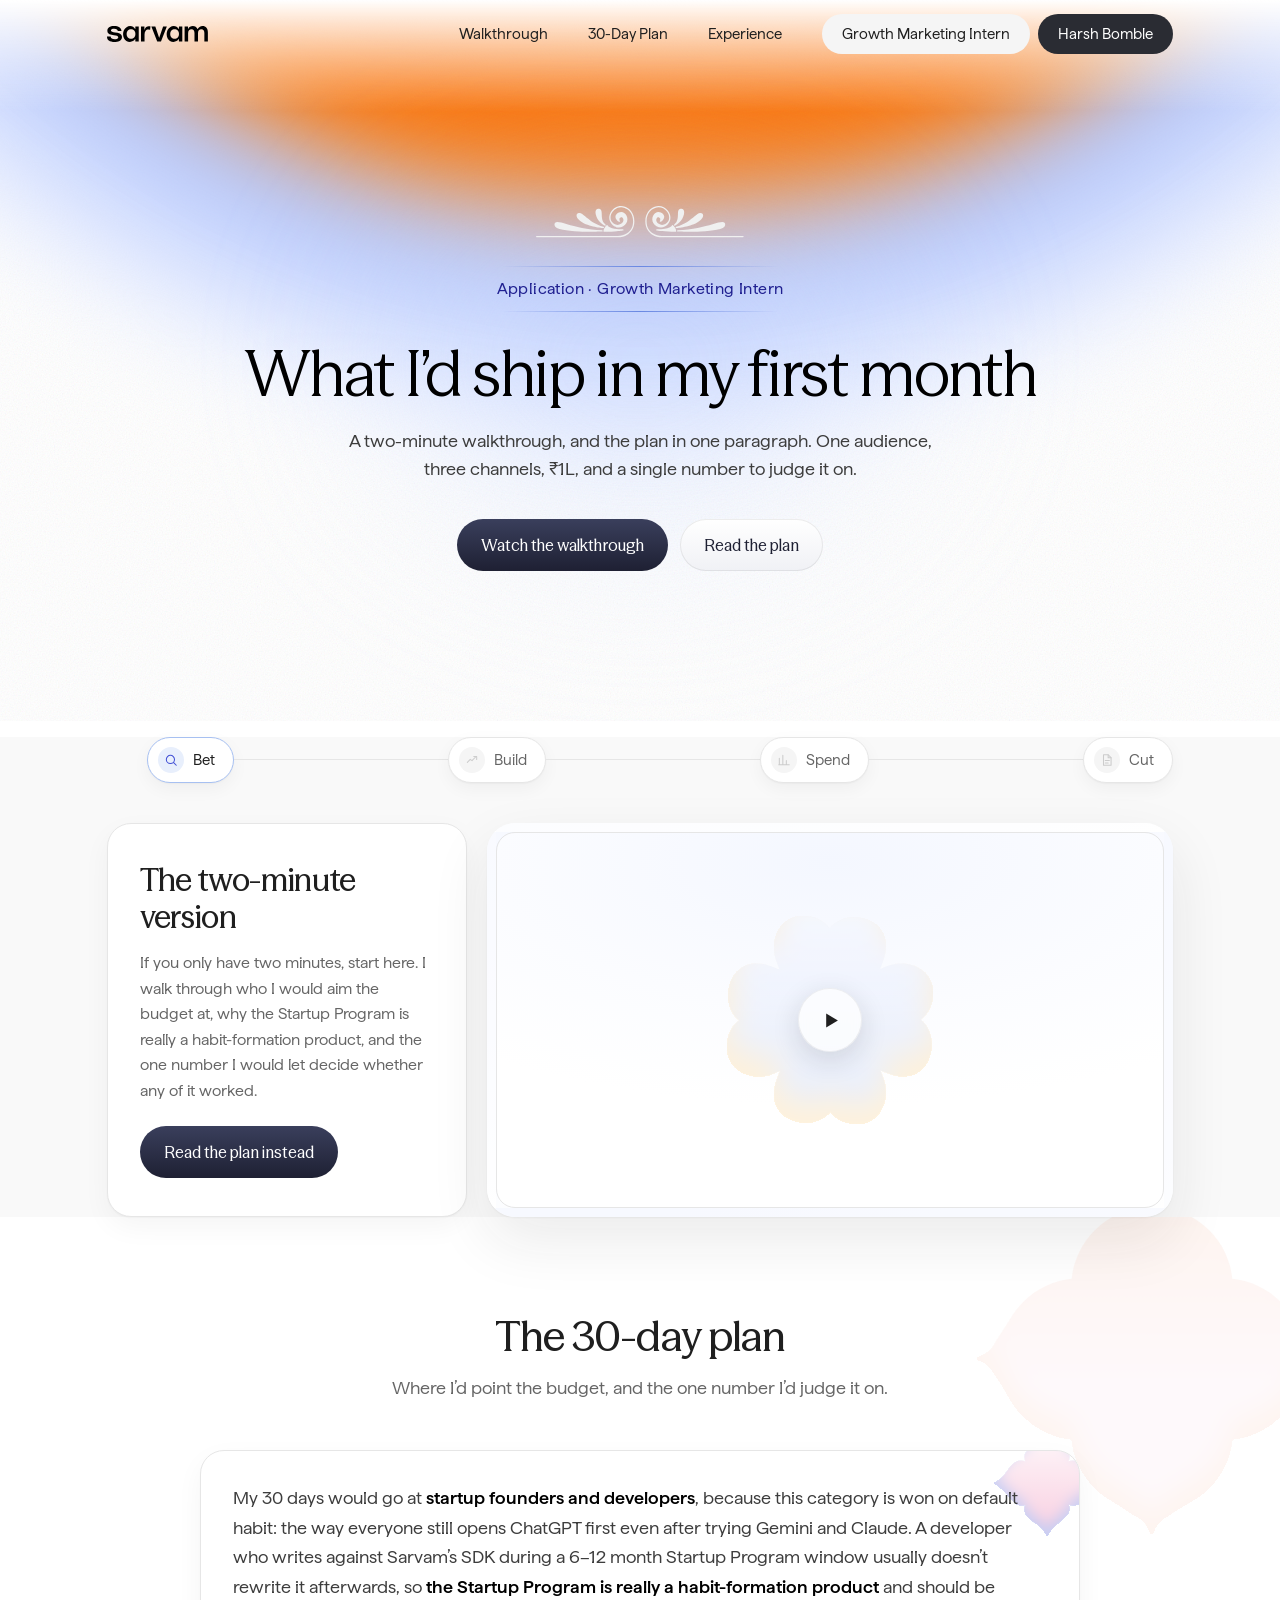
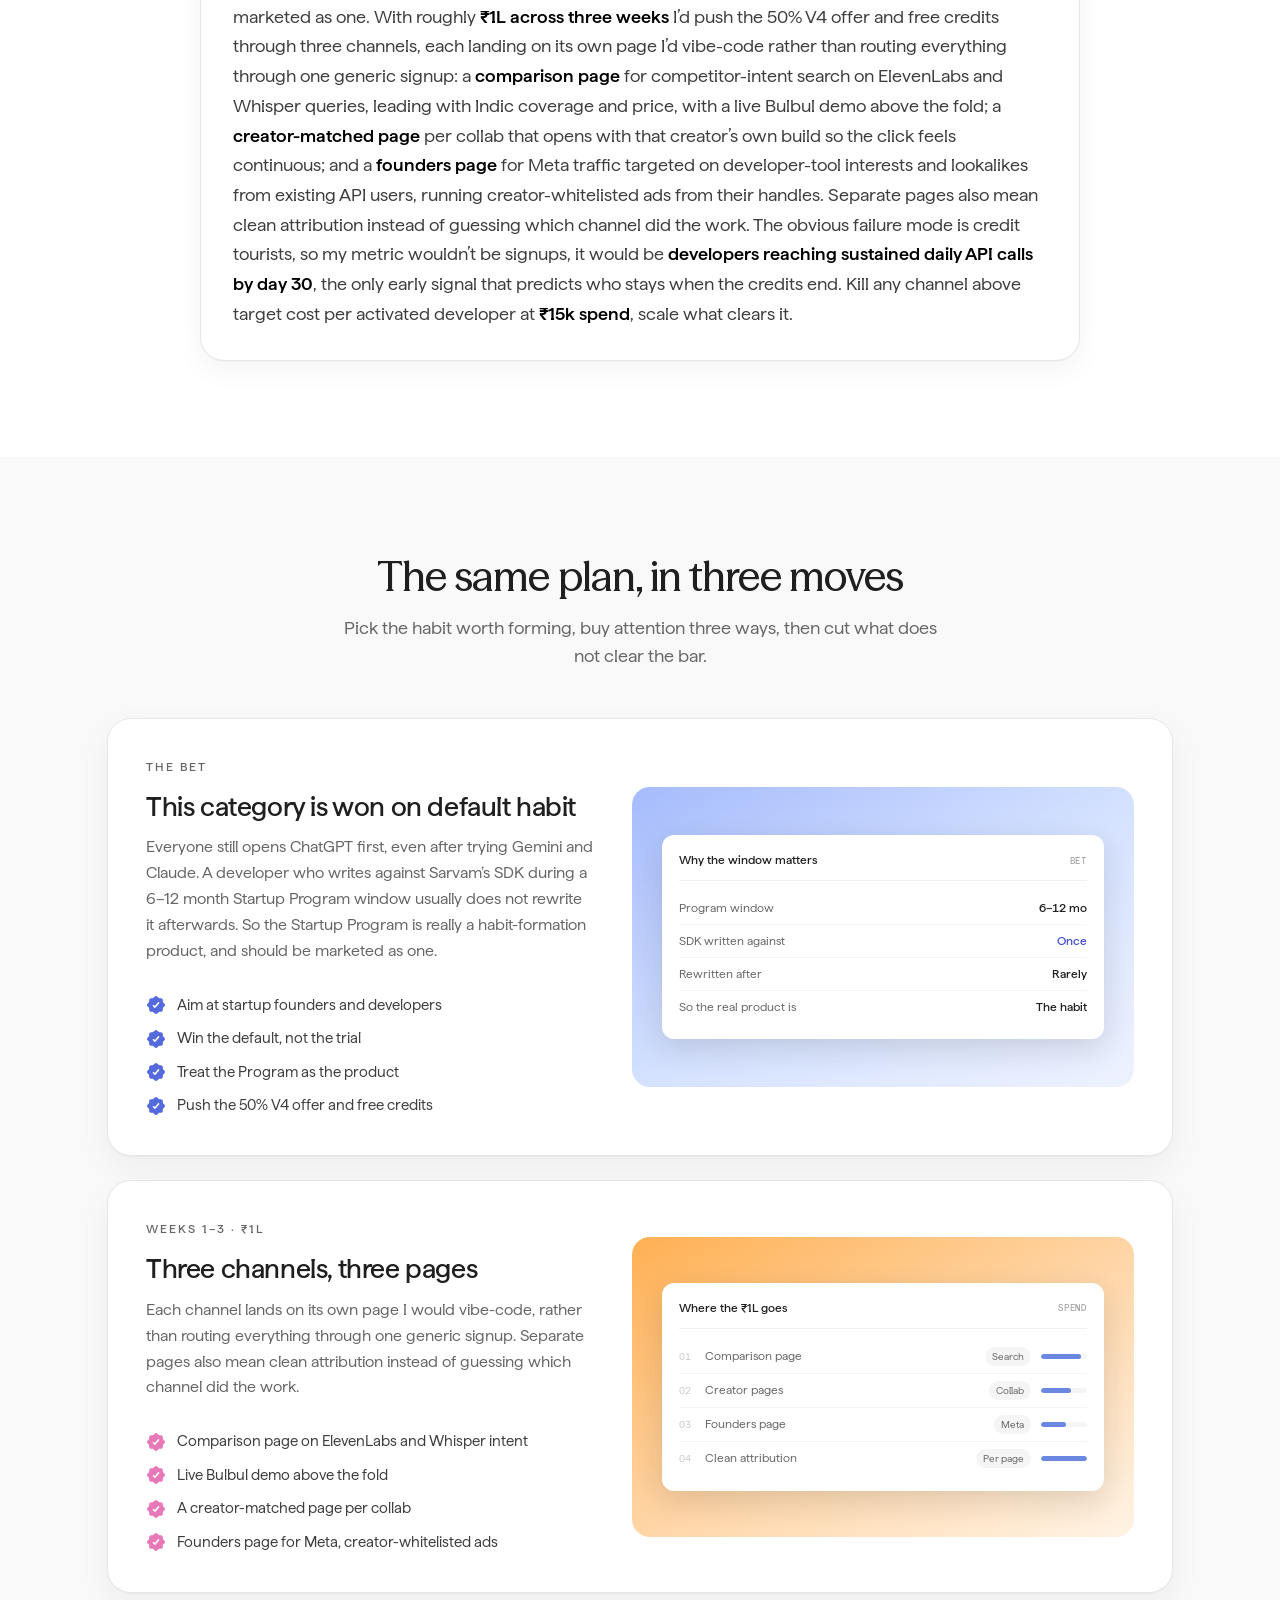
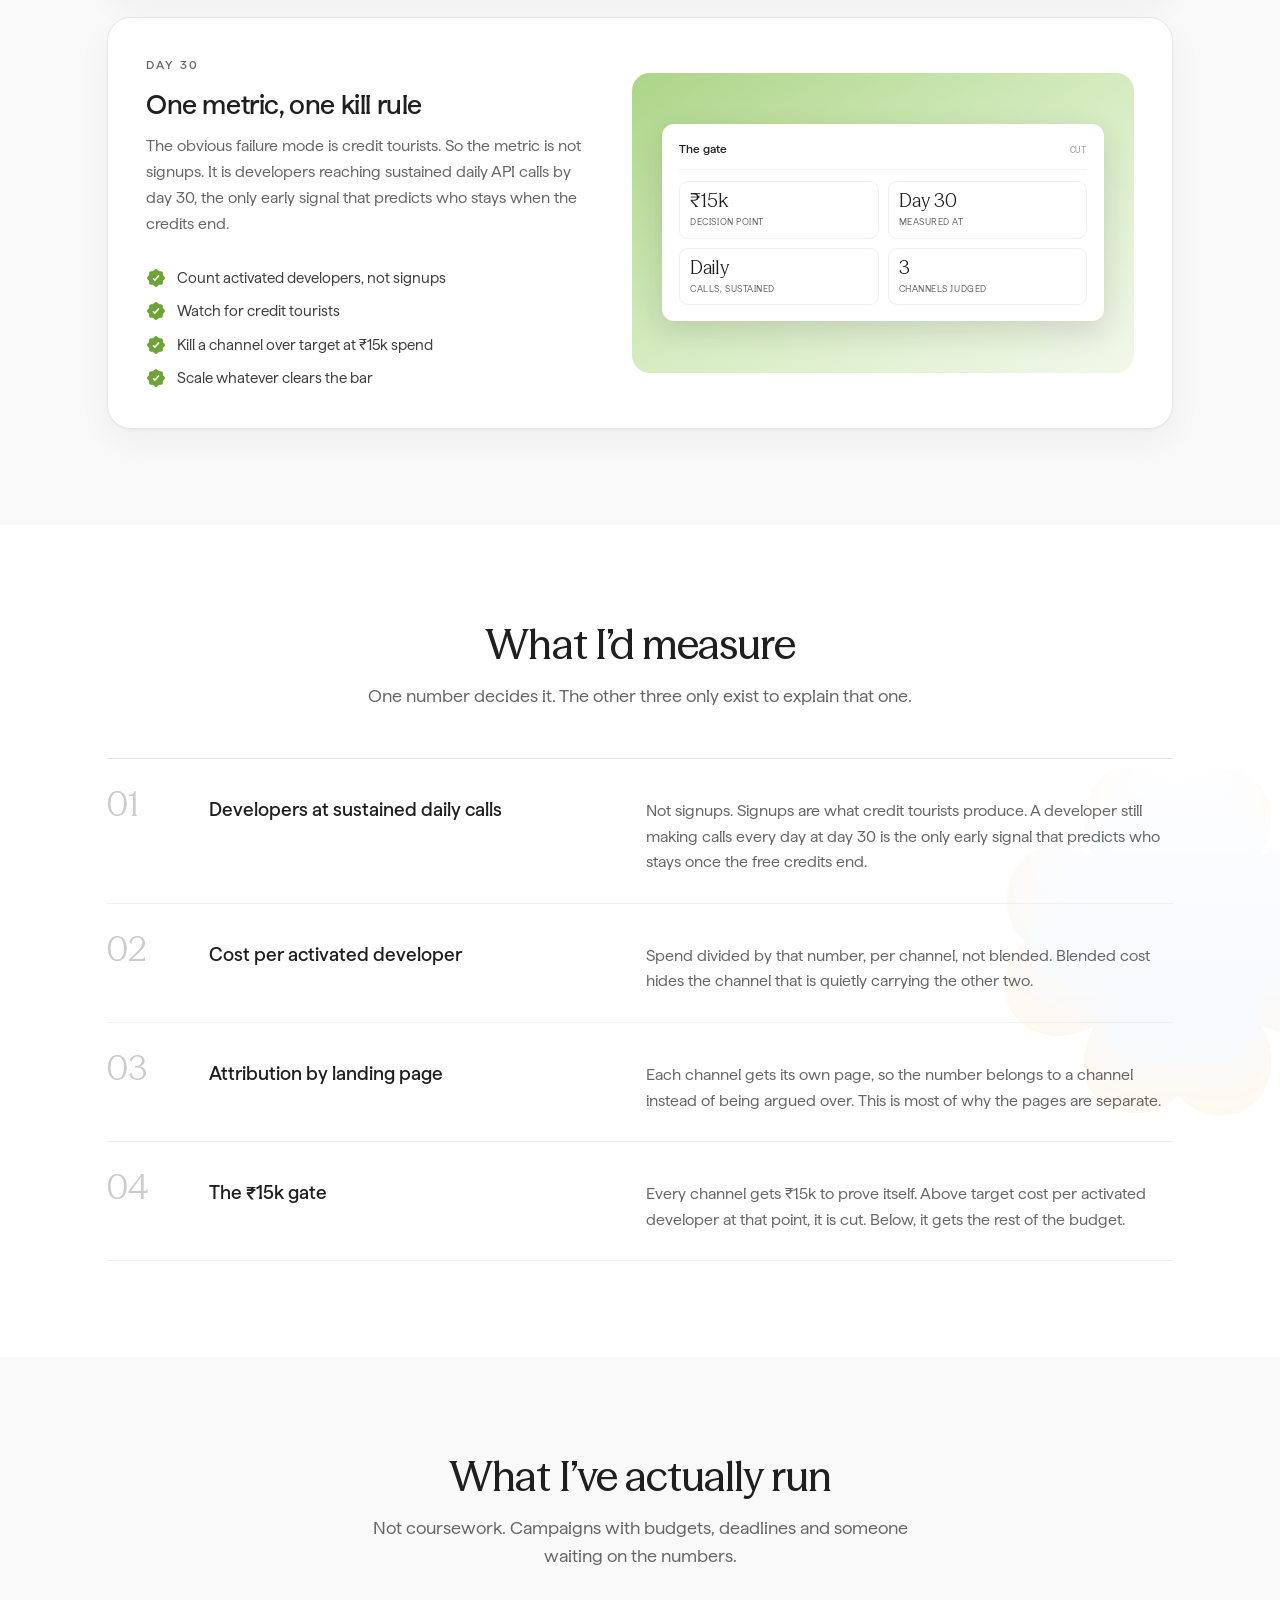
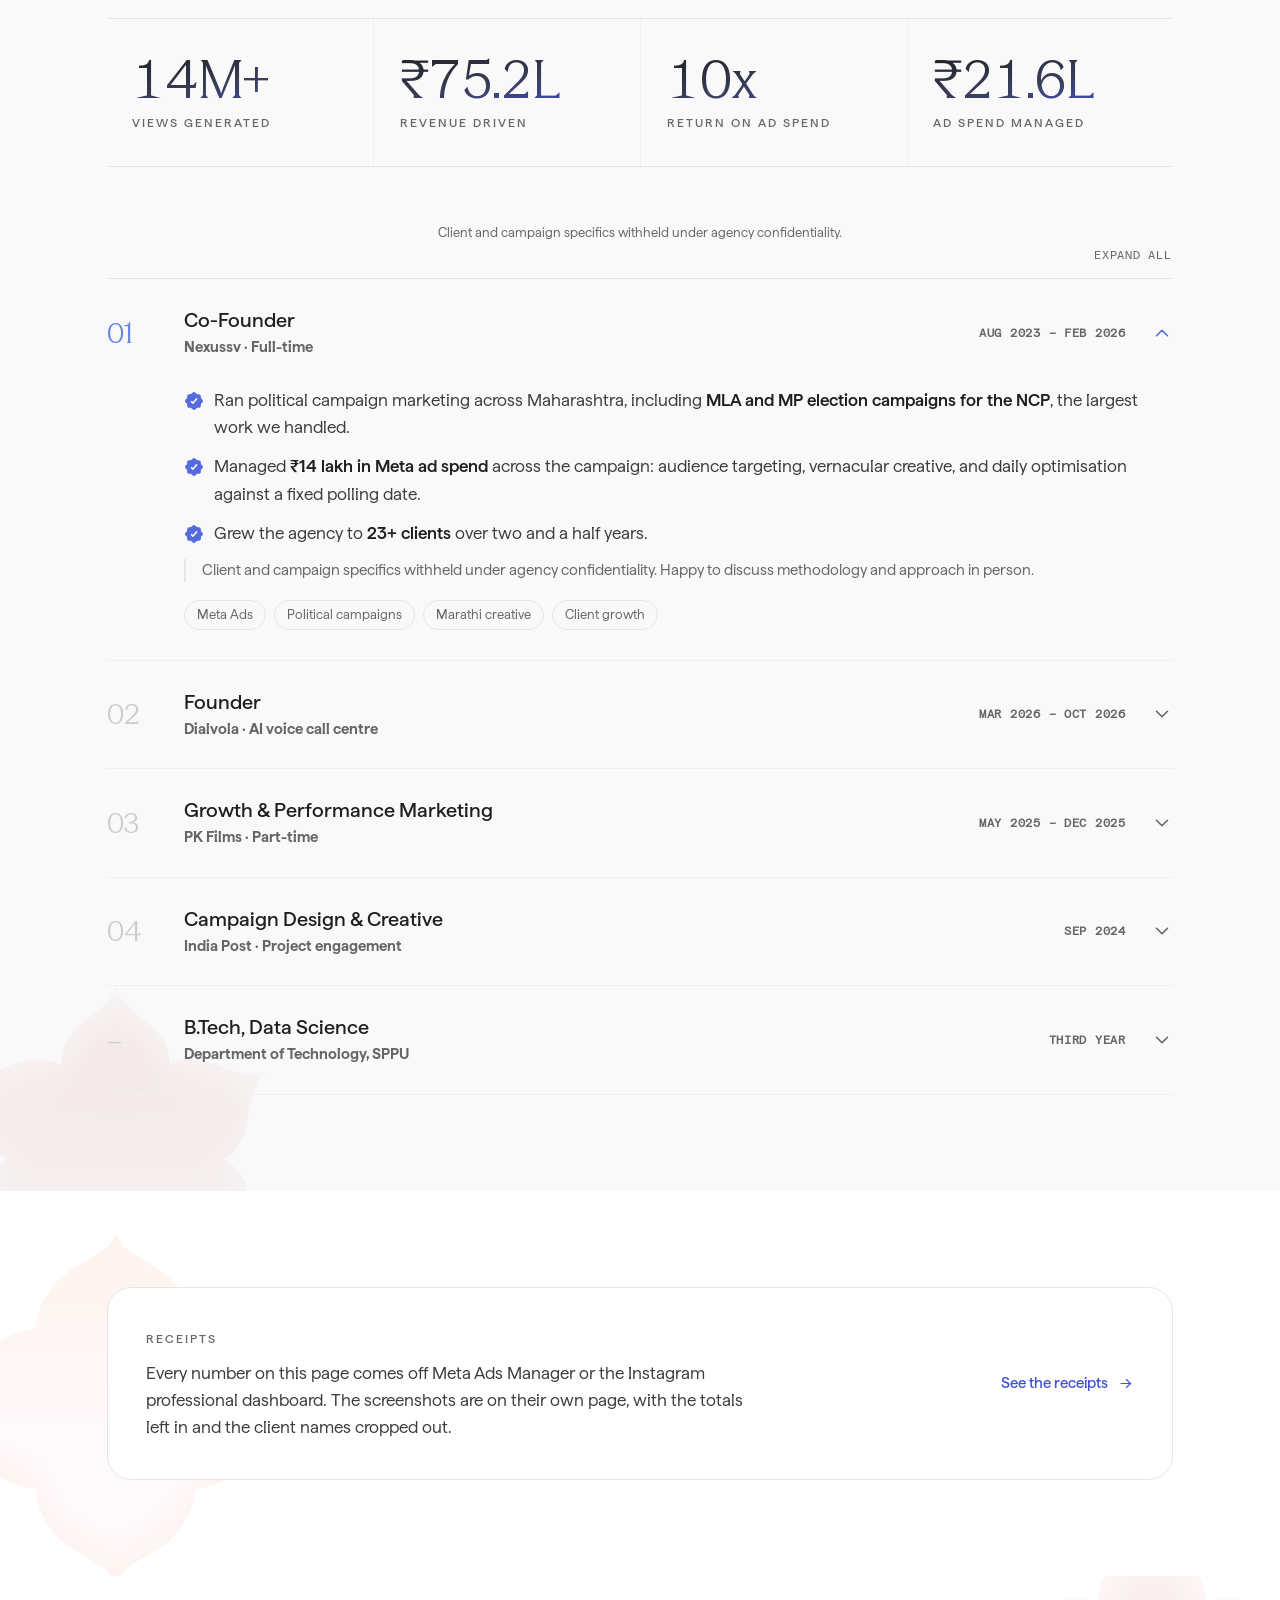
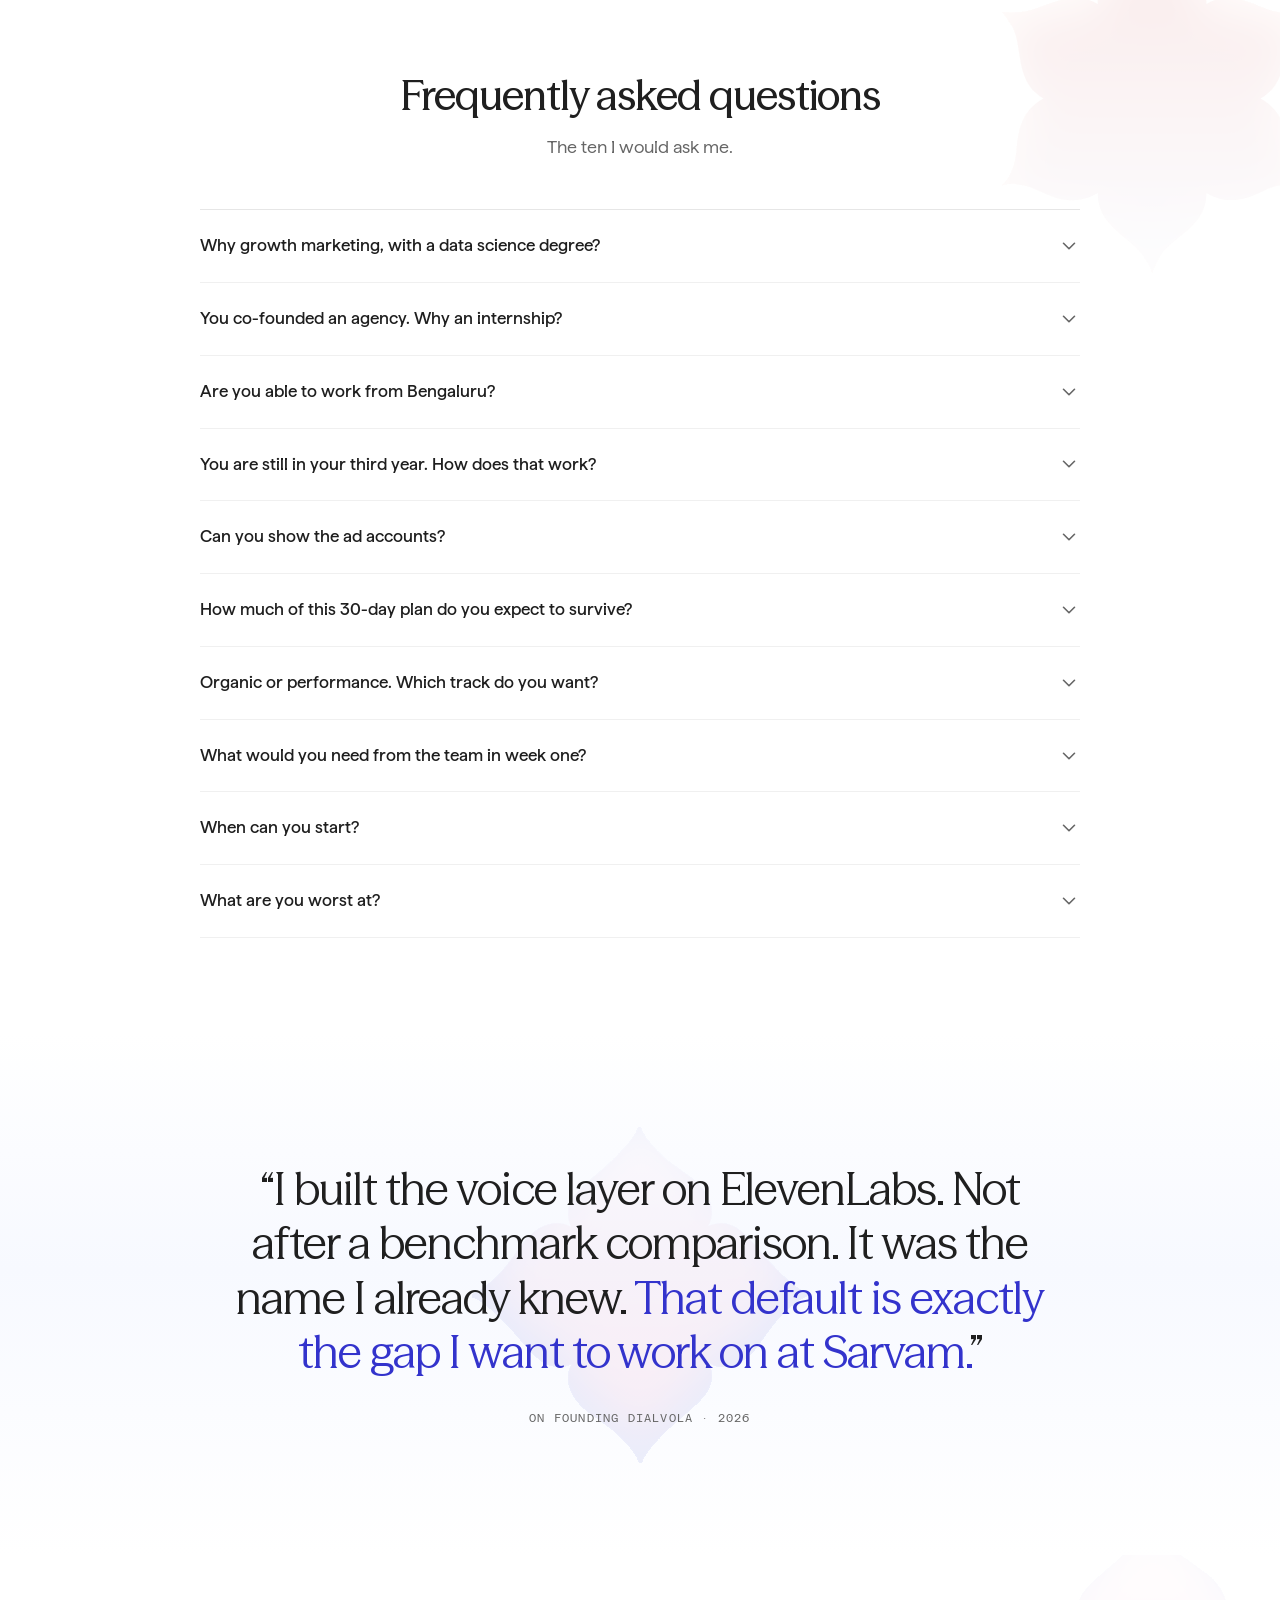
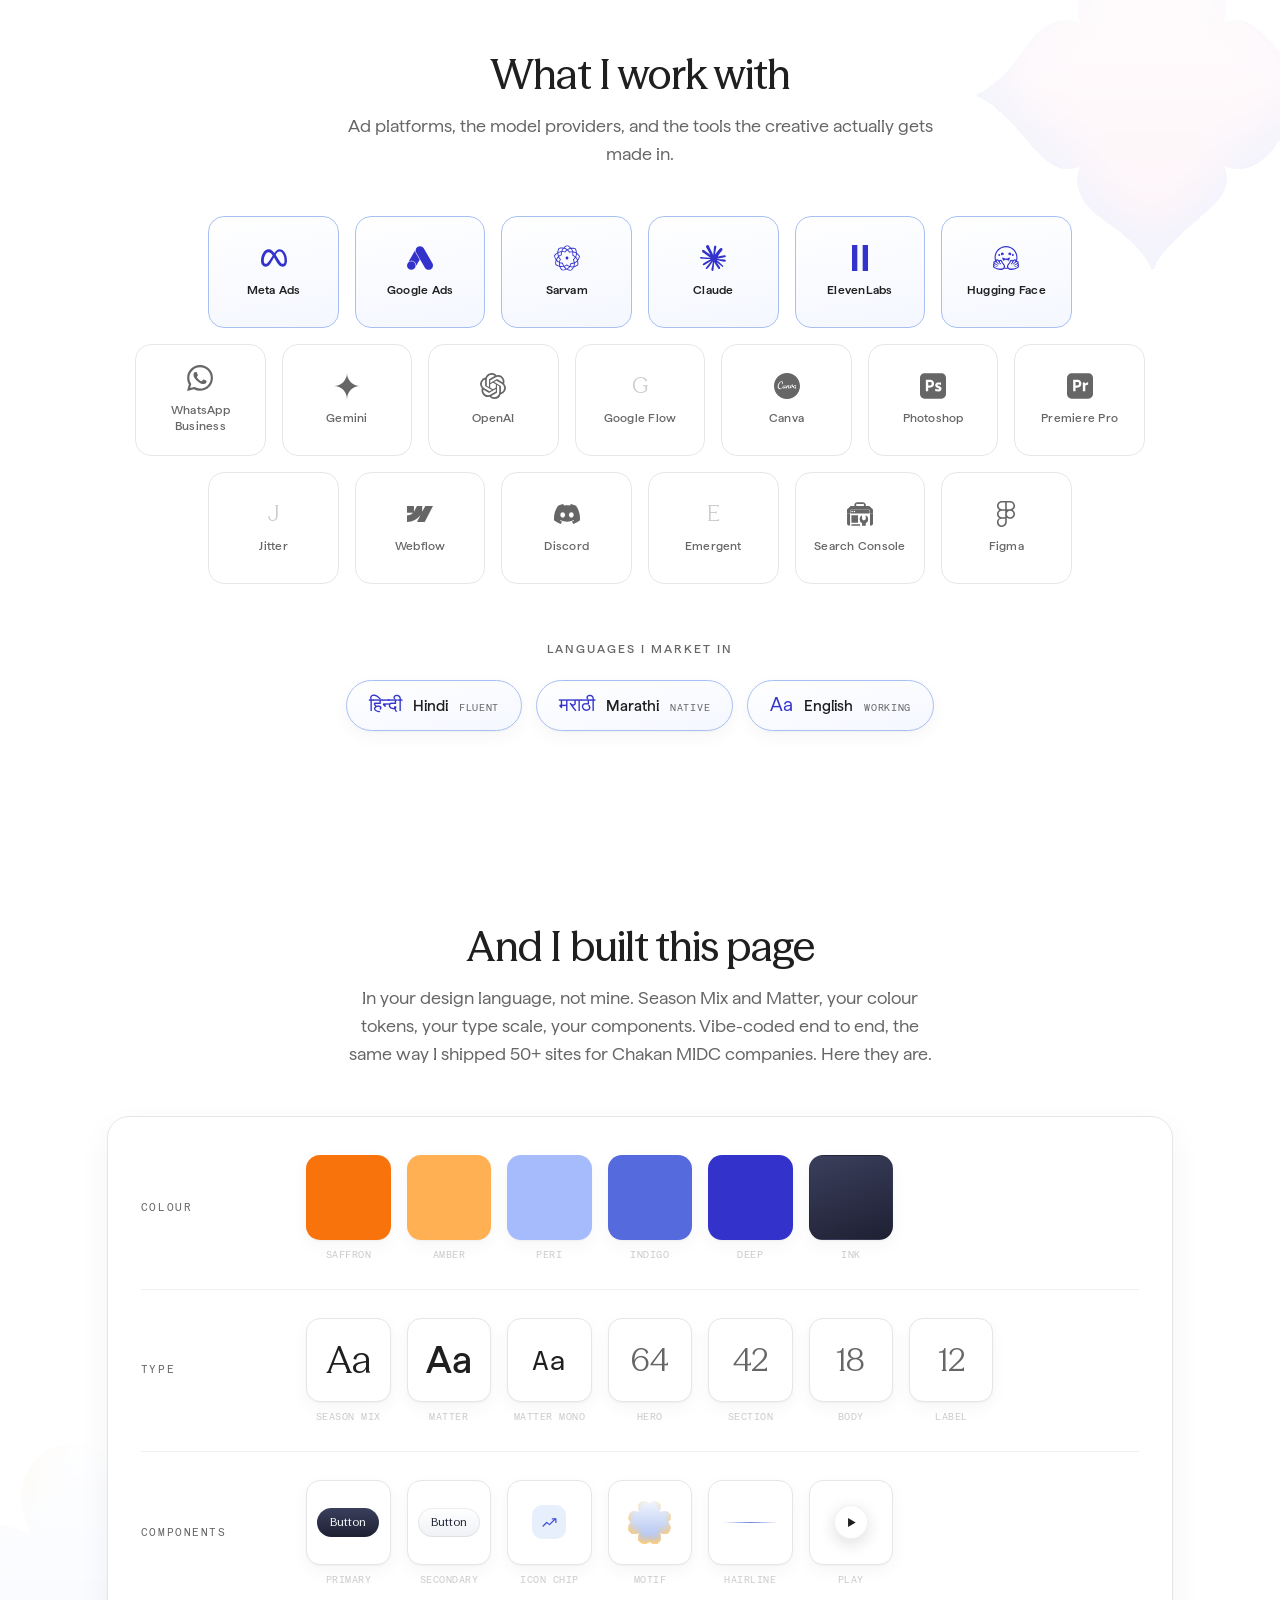
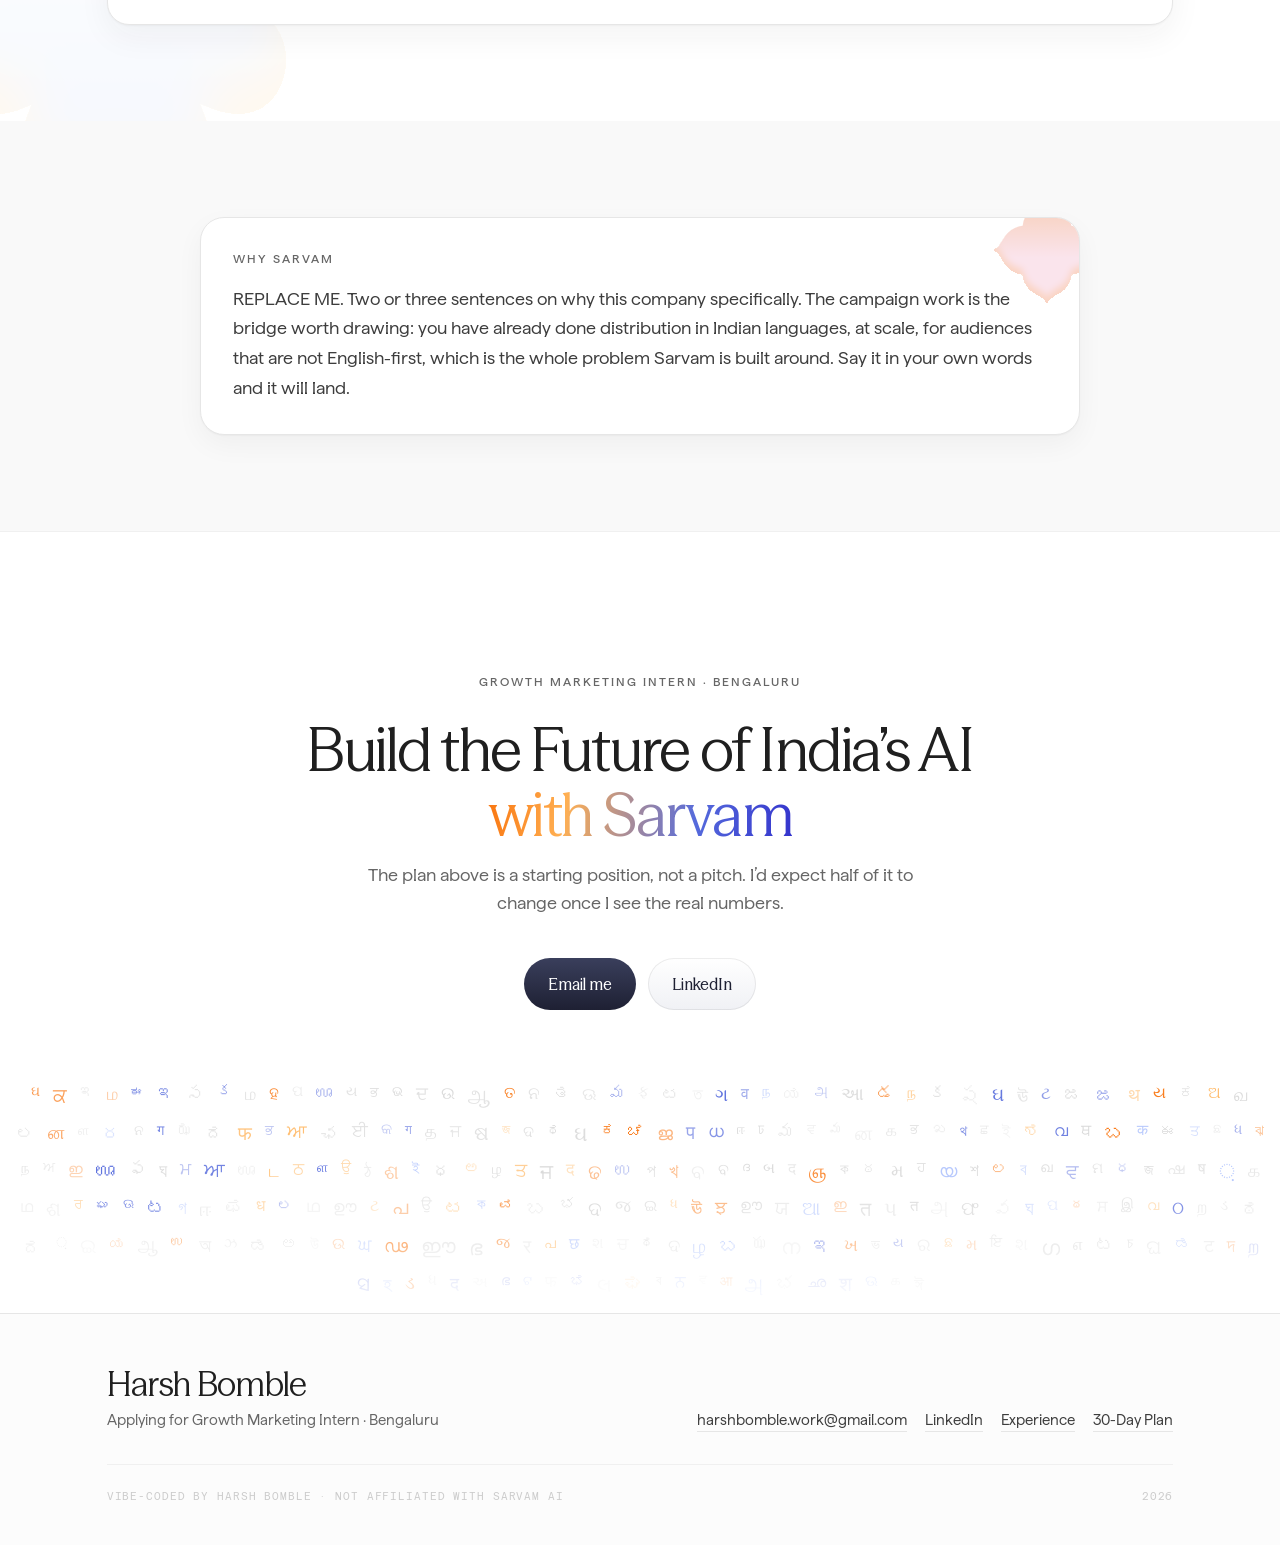
==== commit dca73592: "Replace my 30-day plan with Harsh's The plan on the page was mine, written before he had sent any of" ====
--- a/index.html
+++ b/index.html
@@ -72,7 +72,7 @@
     <p class="eyebrow reveal">Application &middot; Growth Marketing Intern</p>
     <span class="rule" aria-hidden="true"></span>
     <h1 class="reveal">What I&rsquo;d ship in my first month</h1>
-    <p class="lede reveal">A two-minute walkthrough, and the plan in one paragraph. Written against how Sarvam&rsquo;s growth org actually splits: organic on one side, performance on the other.</p>
+    <p class="lede reveal">A two-minute walkthrough, and the plan in one paragraph. One audience, three channels, &#8377;1L, and a single number to judge it on.</p>
     <div class="cta reveal">
       <a class="pill dark" href="#walkthrough">Watch the walkthrough</a>
       <a class="pill lightb" href="#plan">Read the plan</a>
@@ -83,21 +83,21 @@
 <section class="band" id="walkthrough">
   <div class="wrap">
     <ol class="steps reveal" aria-label="The arc of the plan">
-      <li class="step on"><span class="ic" aria-hidden="true"><svg viewBox="0 0 24 24"><path d="M11 4a7 7 0 100 14 7 7 0 000-14z"/><path d="M16.5 16.5L21 21"/></svg></span>Audit</li>
+      <li class="step on"><span class="ic" aria-hidden="true"><svg viewBox="0 0 24 24"><path d="M11 4a7 7 0 100 14 7 7 0 000-14z"/><path d="M16.5 16.5L21 21"/></svg></span>Bet</li>
       <span class="step-line" aria-hidden="true"></span>
-      <li class="step"><span class="ic" aria-hidden="true"><svg viewBox="0 0 24 24"><path d="M4 16l5-5 3 2 7-7"/><path d="M15 6h5v5"/></svg></span>Ship</li>
+      <li class="step"><span class="ic" aria-hidden="true"><svg viewBox="0 0 24 24"><path d="M4 16l5-5 3 2 7-7"/><path d="M15 6h5v5"/></svg></span>Build</li>
       <span class="step-line" aria-hidden="true"></span>
-      <li class="step"><span class="ic" aria-hidden="true"><svg viewBox="0 0 24 24"><path d="M4 20V9M10 20V4M16 20v-7M21 20H3"/></svg></span>Measure</li>
+      <li class="step"><span class="ic" aria-hidden="true"><svg viewBox="0 0 24 24"><path d="M4 20V9M10 20V4M16 20v-7M21 20H3"/></svg></span>Spend</li>
       <span class="step-line" aria-hidden="true"></span>
-      <li class="step"><span class="ic" aria-hidden="true"><svg viewBox="0 0 24 24"><path d="M6 3h8l5 5v13H6z"/><path d="M14 3v5h5"/><path d="M9 13h7M9 17h5"/></svg></span>Report</li>
+      <li class="step"><span class="ic" aria-hidden="true"><svg viewBox="0 0 24 24"><path d="M6 3h8l5 5v13H6z"/><path d="M14 3v5h5"/><path d="M9 13h7M9 17h5"/></svg></span>Cut</li>
     </ol>
   </div>
   <div class="wrap split">
     <div class="card split-copy reveal">
       <h2 class="h-card">The two-minute version</h2>
-      <p>If you only have two minutes, start here. I walk through where I think
-         Sarvam&rsquo;s funnel leaks today, which of the two growth tracks I&rsquo;d
-         pick up first, and what I&rsquo;d have shipped by day thirty.</p>
+      <p>If you only have two minutes, start here. I walk through who I would aim
+         the budget at, why the Startup Program is really a habit-formation product,
+         and the one number I would let decide whether any of it worked.</p>
       <a class="pill dark split-cta" href="#plan">Read the plan instead</a>
     </div>
 
@@ -118,12 +118,12 @@
   <div class="wrap">
     <header class="sec-head reveal">
       <h2>The 30-day plan</h2>
-      <p class="sec-lede">The short version. Broken into phases just below, if you want it that way.</p>
+      <p class="sec-lede">Where I&rsquo;d point the budget, and the one number I&rsquo;d judge it on.</p>
     </header>
     <div class="plan-inner">
       <div class="card plan-box reveal">
         <img class="accent" src="[data-uri]" alt="" aria-hidden="true" decoding="async">
-        <p><b>Days 1&ndash;10, learn the funnel by using it.</b> I sign up for the API the way a first-time developer would, time every step from landing page to first successful call, and write down each place I hesitate, because those are the same places signups drop off. Alongside that I audit what already exists: which docs pages and blog posts pull organic traffic, which keywords Sarvam ranks for against competitors, and how Sarvam&rsquo;s models get described when you ask ChatGPT, Perplexity and Gemini about Indian-language speech and translation. Increasingly that answer <em>is</em> the top of the funnel. <b>Days 11&ndash;20, ship the cheapest fixes.</b> I turn the audit into a ranked list where every item has an owner, an effort estimate and a number it should move, then publish the two or three that matter most myself: a comparison page that captures existing search demand, a developer-facing tutorial that ends in a working call, and the metadata and schema changes that make both easier for search engines and LLMs to quote. <b>Days 21&ndash;30, prove it with numbers.</b> I set up one dashboard the team actually opens (signups, activation rate, time-to-first-call, organic sessions and assisted conversions in one view), run at least two honest experiments against it, and close the month with a short written readout: what moved, what didn&rsquo;t, what I&rsquo;d kill, and the three bets worth a bigger budget in month two. The goal for thirty days isn&rsquo;t a vanity spike. It&rsquo;s leaving behind a measurement setup and a backlog the team keeps using after the internship ends.</p>
+        <p>My 30 days would go at <b>startup founders and developers</b>, because this category is won on default habit: the way everyone still opens ChatGPT first even after trying Gemini and Claude. A developer who writes against Sarvam&rsquo;s SDK during a 6&ndash;12 month Startup Program window usually doesn&rsquo;t rewrite it afterwards, so <b>the Startup Program is really a habit-formation product</b> and should be marketed as one. With roughly <b>&#8377;1L across three weeks</b> I&rsquo;d push the 50% V4 offer and free credits through three channels, each landing on its own page I&rsquo;d vibe-code rather than routing everything through one generic signup: a <b>comparison page</b> for competitor-intent search on ElevenLabs and Whisper queries, leading with Indic coverage and price, with a live Bulbul demo above the fold; a <b>creator-matched page</b> per collab that opens with that creator&rsquo;s own build so the click feels continuous; and a <b>founders page</b> for Meta traffic targeted on developer-tool interests and lookalikes from existing API users, running creator-whitelisted ads from their handles. Separate pages also mean clean attribution instead of guessing which channel did the work. The obvious failure mode is credit tourists, so my metric wouldn&rsquo;t be signups, it would be <b>developers reaching sustained daily API calls by day 30</b>, the only early signal that predicts who stays when the credits end. Kill any channel above target cost per activated developer at <b>&#8377;15k spend</b>, scale what clears it.</p>
       </div>
     </div>
   </div>
@@ -132,78 +132,85 @@
 <section class="band sec" id="phases">
   <div class="wrap">
     <header class="sec-head reveal">
-      <h2>The same plan, in three phases</h2>
-      <p class="sec-lede">Learn the funnel, fix the cheap things, prove what moved,
-         in that order.</p>
+      <h2>The same plan, in three moves</h2>
+      <p class="sec-lede">Pick the habit worth forming, buy attention three ways, then cut what
+         does not clear the bar.</p>
     </header>
 
     <div class="slides">
       <article class="slide reveal">
         <div class="slide-copy">
-          <span class="kicker">Days 1&ndash;10</span>
-          <h3>Learn the funnel by using it</h3>
-          <p>I sign up for the API as a first-time developer would and time every step to the first successful call, noting each place I hesitate. Those are the same places signups drop. In parallel I audit what already pulls organic traffic, and how Sarvam gets described when you ask an LLM about Indic speech.</p>
+          <span class="kicker">The bet</span>
+          <h3>This category is won on default habit</h3>
+          <p>Everyone still opens ChatGPT first, even after trying Gemini and Claude. A developer
+             who writes against Sarvam&rsquo;s SDK during a 6&ndash;12 month Startup Program window
+             usually does not rewrite it afterwards. So the Startup Program is really a
+             habit-formation product, and should be marketed as one.</p>
           <ul class="slide-ticks">
-            <li><span class="tick" aria-hidden="true"><svg viewBox="0 0 24 24"><use href="#seal"/></svg></span>Time every step to first call</li>
-            <li><span class="tick" aria-hidden="true"><svg viewBox="0 0 24 24"><use href="#seal"/></svg></span>Note every point of hesitation</li>
-            <li><span class="tick" aria-hidden="true"><svg viewBox="0 0 24 24"><use href="#seal"/></svg></span>Audit docs, posts and keywords</li>
-            <li><span class="tick" aria-hidden="true"><svg viewBox="0 0 24 24"><use href="#seal"/></svg></span>Check how LLMs describe Sarvam</li>
+            <li><span class="tick" aria-hidden="true"><svg viewBox="0 0 24 24"><use href="#seal"/></svg></span>Aim at startup founders and developers</li>
+            <li><span class="tick" aria-hidden="true"><svg viewBox="0 0 24 24"><use href="#seal"/></svg></span>Win the default, not the trial</li>
+            <li><span class="tick" aria-hidden="true"><svg viewBox="0 0 24 24"><use href="#seal"/></svg></span>Treat the Program as the product</li>
+            <li><span class="tick" aria-hidden="true"><svg viewBox="0 0 24 24"><use href="#seal"/></svg></span>Push the 50% V4 offer and free credits</li>
           </ul>
         </div>
         <div class="slide-visual v1">
           <div class="vig">
-            <div class="vig-head"><span class="vig-title">Time to first call</span><span class="vig-tag">Audit</span></div>
-            <div class="vig-row"><span class="k">Landing &rarr; docs</span><span class="v">0:42</span></div>
-            <div class="vig-row"><span class="k">Docs &rarr; signup</span><span class="v">1:18</span></div>
-            <div class="vig-row hot"><span class="k">Signup &rarr; API key</span><span class="v">6:30</span></div>
-            <div class="vig-row"><span class="k">Key &rarr; first call</span><span class="v">2:05</span></div>
+            <div class="vig-head"><span class="vig-title">Why the window matters</span><span class="vig-tag">Bet</span></div>
+            <div class="vig-row"><span class="k">Program window</span><span class="v">6&ndash;12 mo</span></div>
+            <div class="vig-row key"><span class="k">SDK written against</span><span class="v">Once</span></div>
+            <div class="vig-row"><span class="k">Rewritten after</span><span class="v">Rarely</span></div>
+            <div class="vig-row"><span class="k">So the real product is</span><span class="v">The habit</span></div>
           </div>
         </div>
       </article>
 
       <article class="slide reveal">
         <div class="slide-copy">
-          <span class="kicker">Days 11&ndash;20</span>
-          <h3>Ship the cheapest fixes</h3>
-          <p>The audit becomes a ranked backlog where every item has an owner, an effort estimate and a number it should move. Then I publish the two or three that matter most myself.</p>
+          <span class="kicker">Weeks 1&ndash;3 &middot; &#8377;1L</span>
+          <h3>Three channels, three pages</h3>
+          <p>Each channel lands on its own page I would vibe-code, rather than routing everything
+             through one generic signup. Separate pages also mean clean attribution instead of
+             guessing which channel did the work.</p>
           <ul class="slide-ticks">
-            <li><span class="tick pink" aria-hidden="true"><svg viewBox="0 0 24 24"><use href="#seal"/></svg></span>Rank by effort against impact</li>
-            <li><span class="tick pink" aria-hidden="true"><svg viewBox="0 0 24 24"><use href="#seal"/></svg></span>A comparison page for existing demand</li>
-            <li><span class="tick pink" aria-hidden="true"><svg viewBox="0 0 24 24"><use href="#seal"/></svg></span>A tutorial that ends in a working call</li>
-            <li><span class="tick pink" aria-hidden="true"><svg viewBox="0 0 24 24"><use href="#seal"/></svg></span>Metadata and schema both can quote</li>
+            <li><span class="tick pink" aria-hidden="true"><svg viewBox="0 0 24 24"><use href="#seal"/></svg></span>Comparison page on ElevenLabs and Whisper intent</li>
+            <li><span class="tick pink" aria-hidden="true"><svg viewBox="0 0 24 24"><use href="#seal"/></svg></span>Live Bulbul demo above the fold</li>
+            <li><span class="tick pink" aria-hidden="true"><svg viewBox="0 0 24 24"><use href="#seal"/></svg></span>A creator-matched page per collab</li>
+            <li><span class="tick pink" aria-hidden="true"><svg viewBox="0 0 24 24"><use href="#seal"/></svg></span>Founders page for Meta, creator-whitelisted ads</li>
           </ul>
         </div>
         <div class="slide-visual v2">
           <div class="vig">
-            <div class="vig-head"><span class="vig-title">Ranked backlog</span><span class="vig-tag">Ship</span></div>
-            <div class="vig-row"><span class="vig-rank">01</span><span class="k">Comparison page</span><span class="vig-chip">SEO</span><span class="vig-bar"><i style="width:92%"></i></span></div>
-            <div class="vig-row"><span class="vig-rank">02</span><span class="k">Quickstart tutorial</span><span class="vig-chip">Docs</span><span class="vig-bar"><i style="width:74%"></i></span></div>
-            <div class="vig-row"><span class="vig-rank">03</span><span class="k">Schema &amp; metadata</span><span class="vig-chip">Tech</span><span class="vig-bar"><i style="width:58%"></i></span></div>
-            <div class="vig-row"><span class="vig-rank">04</span><span class="k">Pricing clarity</span><span class="vig-chip">Web</span><span class="vig-bar"><i style="width:35%"></i></span></div>
+            <div class="vig-head"><span class="vig-title">Where the &#8377;1L goes</span><span class="vig-tag">Spend</span></div>
+            <div class="vig-row"><span class="vig-rank">01</span><span class="k">Comparison page</span><span class="vig-chip">Search</span><span class="vig-bar"><i style="width:88%"></i></span></div>
+            <div class="vig-row"><span class="vig-rank">02</span><span class="k">Creator pages</span><span class="vig-chip">Collab</span><span class="vig-bar"><i style="width:66%"></i></span></div>
+            <div class="vig-row"><span class="vig-rank">03</span><span class="k">Founders page</span><span class="vig-chip">Meta</span><span class="vig-bar"><i style="width:54%"></i></span></div>
+            <div class="vig-row"><span class="vig-rank">04</span><span class="k">Clean attribution</span><span class="vig-chip">Per page</span><span class="vig-bar"><i style="width:100%"></i></span></div>
           </div>
         </div>
       </article>
 
       <article class="slide reveal">
         <div class="slide-copy">
-          <span class="kicker">Days 21&ndash;30</span>
-          <h3>Prove it with numbers</h3>
-          <p>One dashboard the team actually opens, two honest experiments run against it, and a short written readout to close the month: what moved, what didn&rsquo;t, what I&rsquo;d kill, and the three bets worth real budget in month two.</p>
+          <span class="kicker">Day 30</span>
+          <h3>One metric, one kill rule</h3>
+          <p>The obvious failure mode is credit tourists. So the metric is not signups. It is
+             developers reaching sustained daily API calls by day 30, the only early signal that
+             predicts who stays when the credits end.</p>
           <ul class="slide-ticks">
-            <li><span class="tick green" aria-hidden="true"><svg viewBox="0 0 24 24"><use href="#seal"/></svg></span>One dashboard, five numbers</li>
-            <li><span class="tick green" aria-hidden="true"><svg viewBox="0 0 24 24"><use href="#seal"/></svg></span>At least two honest experiments</li>
-            <li><span class="tick green" aria-hidden="true"><svg viewBox="0 0 24 24"><use href="#seal"/></svg></span>A written readout, not a deck</li>
-            <li><span class="tick green" aria-hidden="true"><svg viewBox="0 0 24 24"><use href="#seal"/></svg></span>Three bets for month two</li>
+            <li><span class="tick green" aria-hidden="true"><svg viewBox="0 0 24 24"><use href="#seal"/></svg></span>Count activated developers, not signups</li>
+            <li><span class="tick green" aria-hidden="true"><svg viewBox="0 0 24 24"><use href="#seal"/></svg></span>Watch for credit tourists</li>
+            <li><span class="tick green" aria-hidden="true"><svg viewBox="0 0 24 24"><use href="#seal"/></svg></span>Kill a channel over target at &#8377;15k spend</li>
+            <li><span class="tick green" aria-hidden="true"><svg viewBox="0 0 24 24"><use href="#seal"/></svg></span>Scale whatever clears the bar</li>
           </ul>
         </div>
         <div class="slide-visual v3">
           <div class="vig">
-            <div class="vig-head"><span class="vig-title">Month one</span><span class="vig-tag">Measure</span></div>
+            <div class="vig-head"><span class="vig-title">The gate</span><span class="vig-tag">Cut</span></div>
             <div class="vig-tiles">
-              <div class="vig-tile"><span class="n">4:12</span><span class="l">To first call</span></div>
-              <div class="vig-tile"><span class="n">31%</span><span class="l">Activation</span></div>
-              <div class="vig-tile"><span class="n">+18%</span><span class="l">Organic</span></div>
-              <div class="vig-tile"><span class="n">2</span><span class="l">Experiments</span></div>
+              <div class="vig-tile"><span class="n">&#8377;15k</span><span class="l">Decision point</span></div>
+              <div class="vig-tile"><span class="n">Day 30</span><span class="l">Measured at</span></div>
+              <div class="vig-tile"><span class="n">Daily</span><span class="l">Calls, sustained</span></div>
+              <div class="vig-tile"><span class="n">3</span><span class="l">Channels judged</span></div>
             </div>
           </div>
         </div>
@@ -217,34 +224,35 @@
   <div class="wrap">
     <header class="sec-head reveal">
       <h2>What I&rsquo;d measure</h2>
-      <p class="sec-lede">Four numbers I&rsquo;d want on one screen before I argue for
-         spending anything.</p>
+      <p class="sec-lede">One number decides it. The other three only exist to explain
+         that one.</p>
     </header>
 
     <ol class="measure reveal">
       <li>
         <span class="mn">01</span>
-        <h3>Time to first call</h3>
-        <p>Minutes from landing page to a developer&rsquo;s first successful API response.
-           The best proxy there is for activation friction.</p>
+        <h3>Developers at sustained daily calls</h3>
+        <p>Not signups. Signups are what credit tourists produce. A developer still making
+           calls every day at day 30 is the only early signal that predicts who stays once
+           the free credits end.</p>
       </li>
       <li>
         <span class="mn">02</span>
-        <h3>Signup &rarr; activation</h3>
-        <p>What share of signups ever make that first call, split by source. Tells you
-           which channels bring builders and which bring tourists.</p>
+        <h3>Cost per activated developer</h3>
+        <p>Spend divided by that number, per channel, not blended. Blended cost hides the
+           channel that is quietly carrying the other two.</p>
       </li>
       <li>
         <span class="mn">03</span>
-        <h3>Organic &amp; assisted</h3>
-        <p>Sessions and assisted conversions from search and docs, tracked per page so
-           content decisions stop being guesswork.</p>
+        <h3>Attribution by landing page</h3>
+        <p>Each channel gets its own page, so the number belongs to a channel instead of
+           being argued over. This is most of why the pages are separate.</p>
       </li>
       <li>
         <span class="mn">04</span>
-        <h3>Share of AI answers</h3>
-        <p>How often Sarvam is named when an LLM is asked about Indic speech, translation
-           or sovereign AI. Increasingly the real top of funnel.</p>
+        <h3>The &#8377;15k gate</h3>
+        <p>Every channel gets &#8377;15k to prove itself. Above target cost per activated
+           developer at that point, it is cut. Below, it gets the rest of the budget.</p>
       </li>
     </ol>
   </div>
@@ -501,13 +509,13 @@
       <article class="xp-item reveal">
         <h3 style="margin:0">
           <button class="xp-head" type="button" id="faq-h5" aria-expanded="false" aria-controls="faq-p5">
-            <span class="xp-q">Why are there no screenshots of the ad accounts?</span>
+            <span class="xp-q">Can you show the ad accounts?</span>
             <svg class="xp-chev" viewBox="0 0 24 24" aria-hidden="true"><path d="m6 9 6 6 6-6"/></svg>
           </button>
         </h3>
         <div class="xp-panel" id="faq-p5" role="region" aria-labelledby="faq-h5">
           <div class="xp-panel-inner"><div class="xp-content">
-            <p>Client account screenshots are not mine to publish, and my own company policy covers the Ads Manager data. Every number on this page is one I am free to state, and I can walk through any of them live.</p>
+            <p>There are. The Ads Manager and Instagram totals are on the receipts page, with campaign and client names cropped out. What stays out is anything that identifies a client or a campaign, which is theirs rather than mine. The totals are the part worth seeing anyway, and I can walk through any of them live.</p>
           </div></div>
         </div>
       </article>
--- a/styles.css
+++ b/styles.css
@@ -291,6 +291,7 @@
 .vig-row .k{flex:1; min-width:0; overflow:hidden; text-overflow:ellipsis; white-space:nowrap}
 .vig-row .v{font-weight:525; color:var(--tx); font-variant-numeric:tabular-nums}
 .vig-row.hot .v{color:#b81514}
+.vig-row.key .v{color:var(--indigo-700); font-weight:525}
 .vig-rank{width:16px; font-family:"Matter Mono",ui-monospace,monospace; color:var(--grey-400); font-size:10px}
 .vig-chip{font-size:10px; padding:2px 7px; border-radius:999px; background:var(--grey-100); color:var(--tx-tertiary)}
 .vig-bar{height:5px; border-radius:999px; background:var(--grey-100); overflow:hidden; width:46px; flex:0 0 auto}
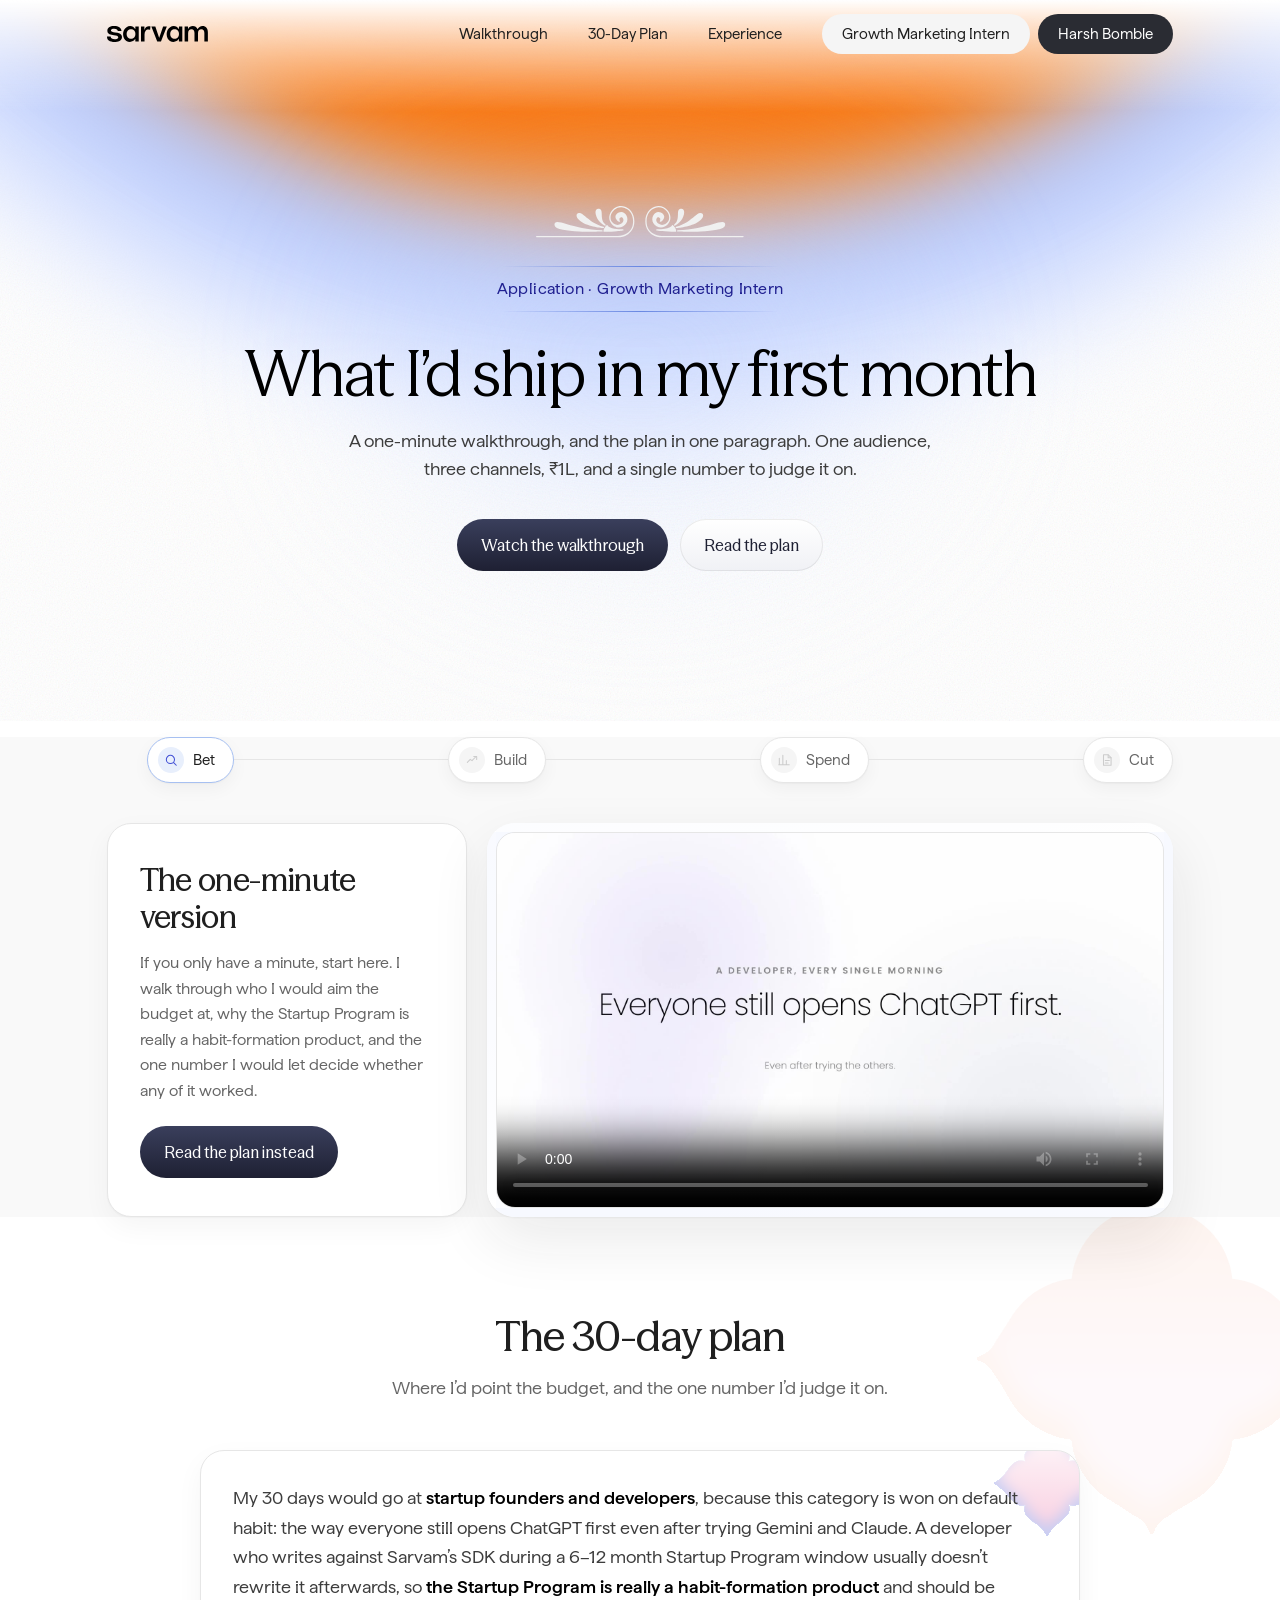
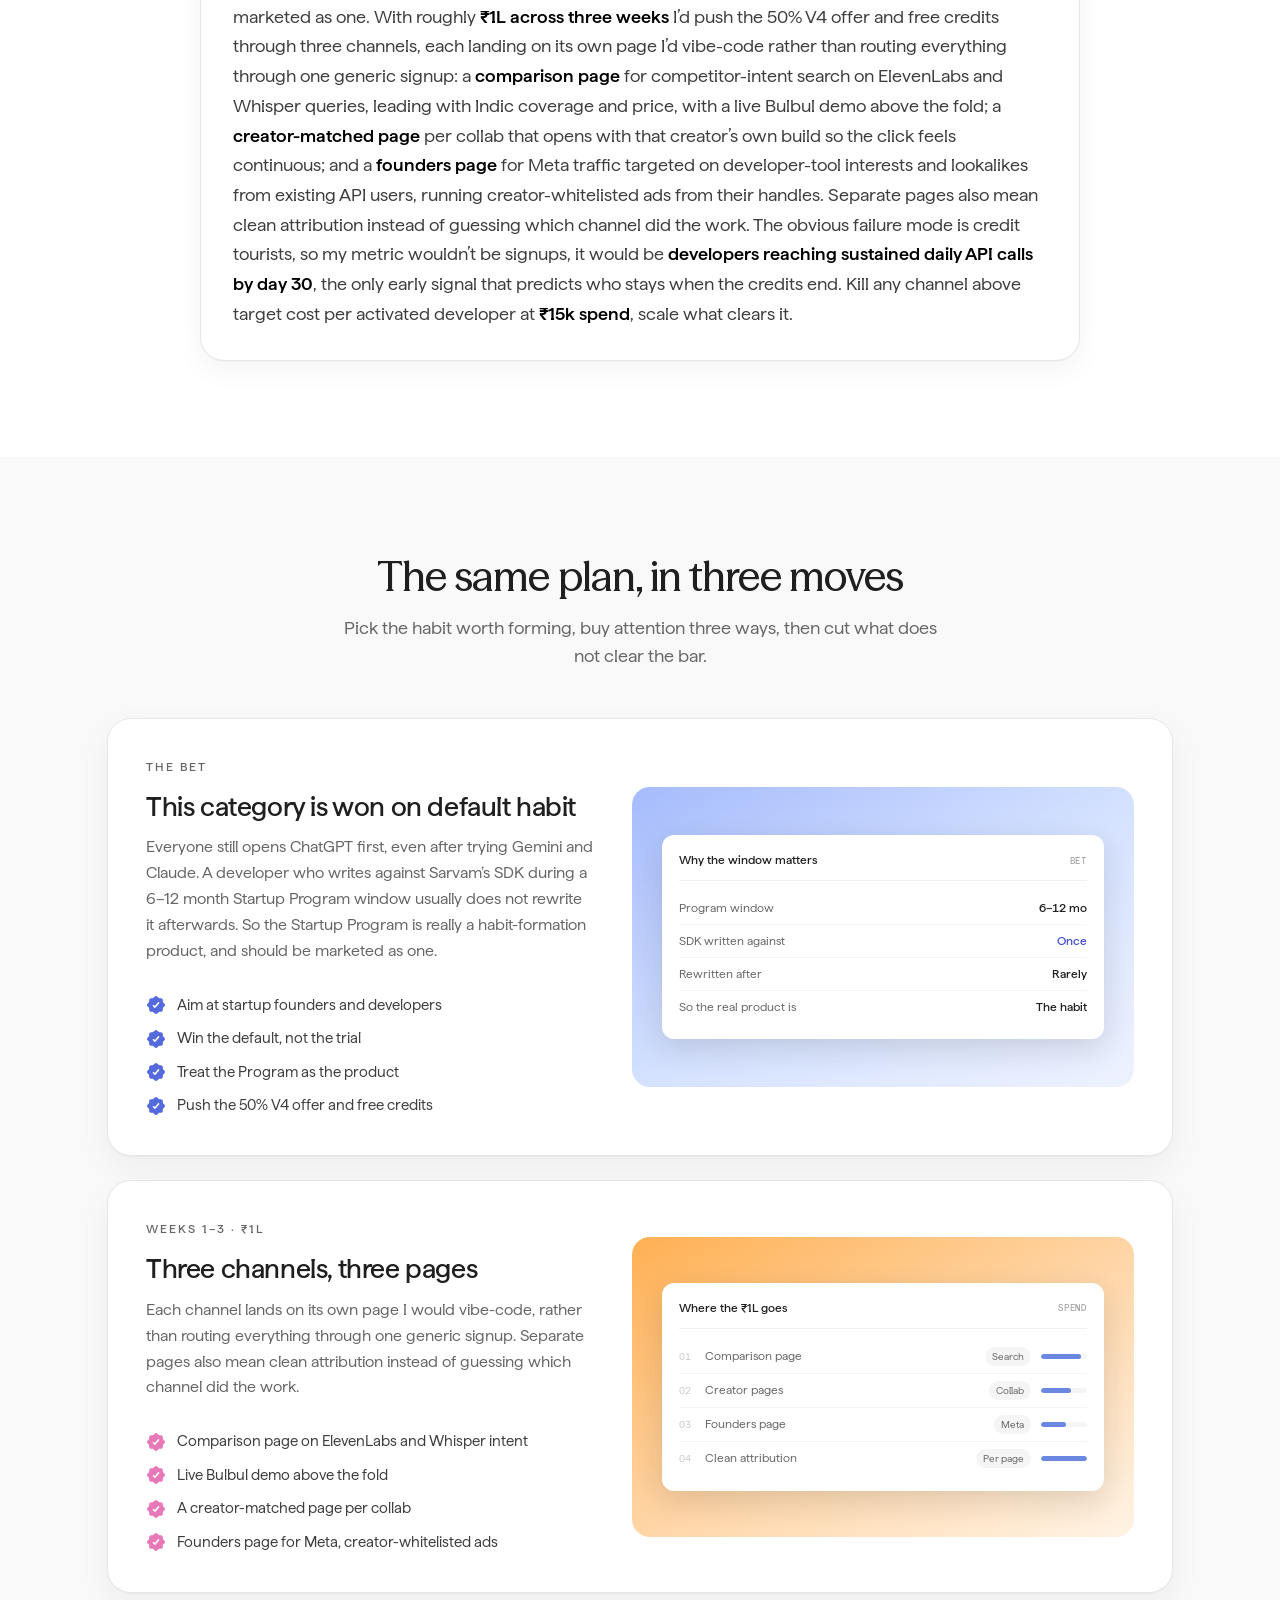
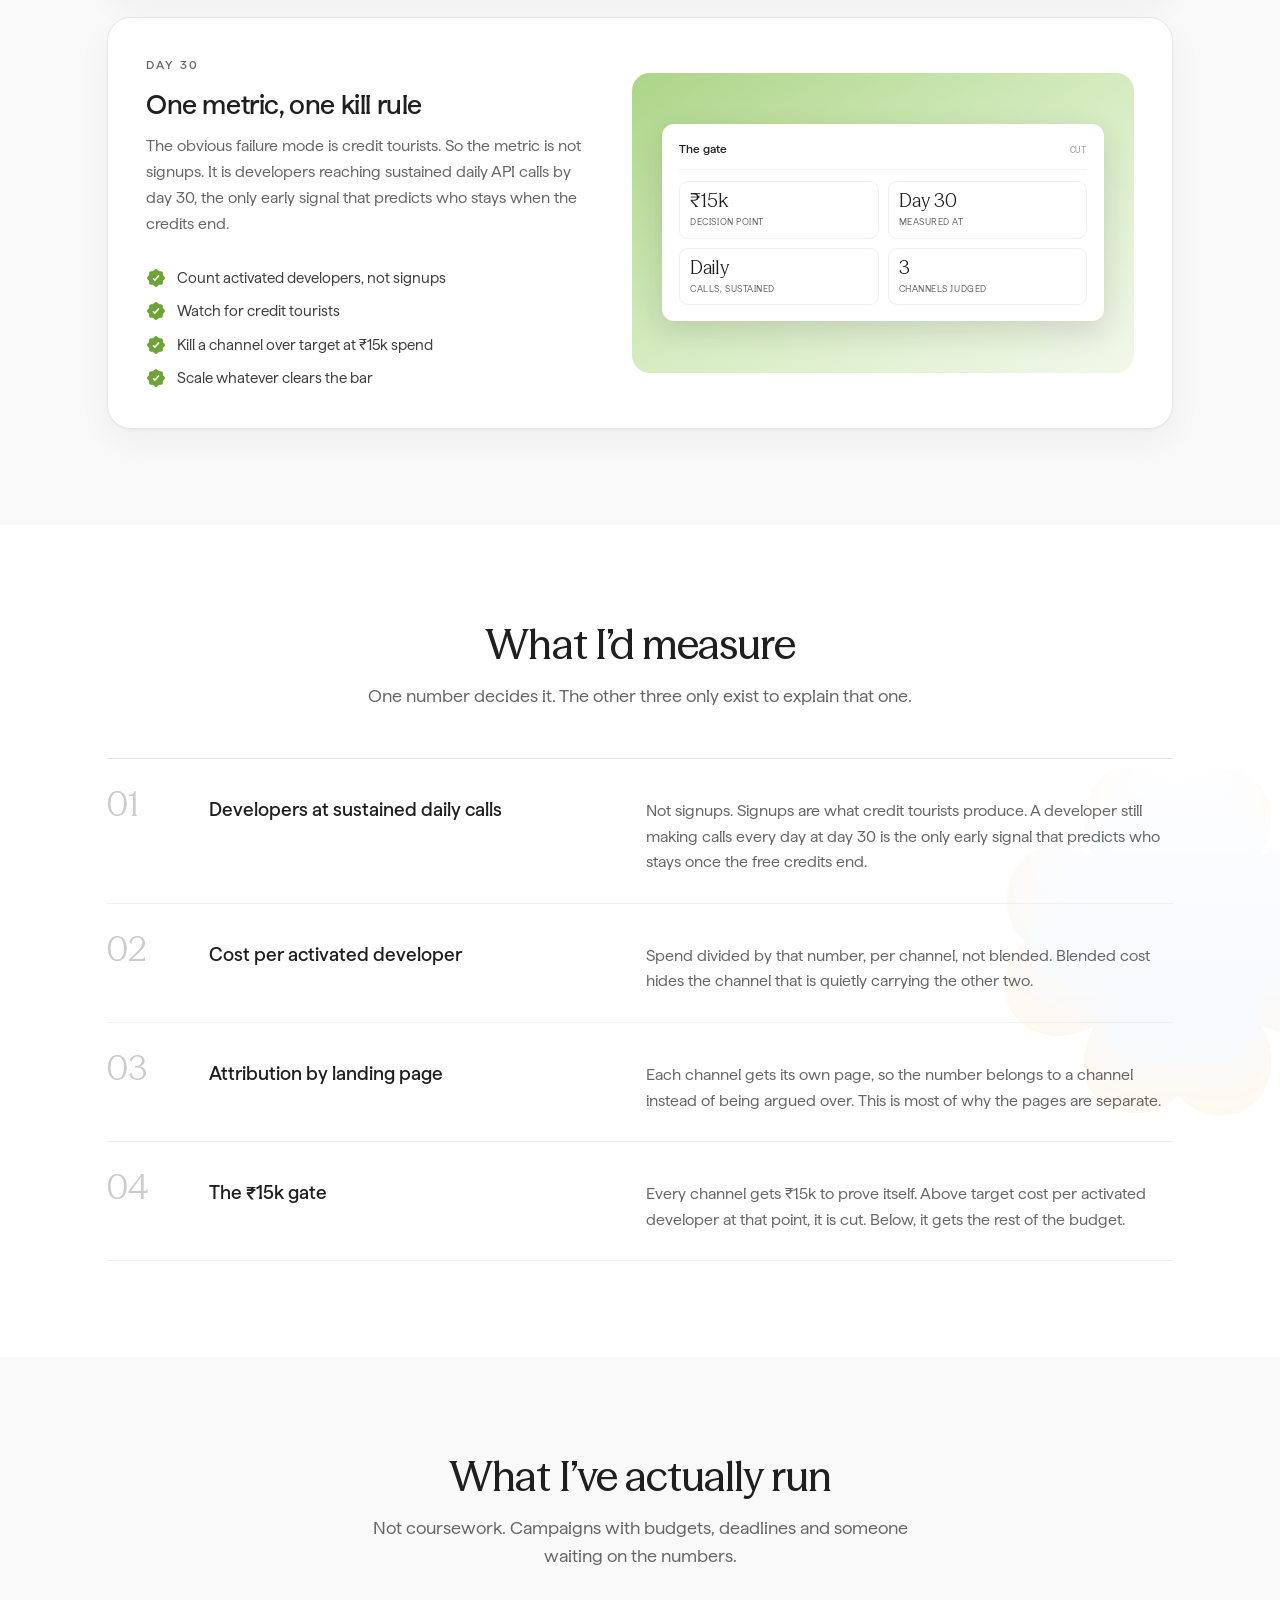
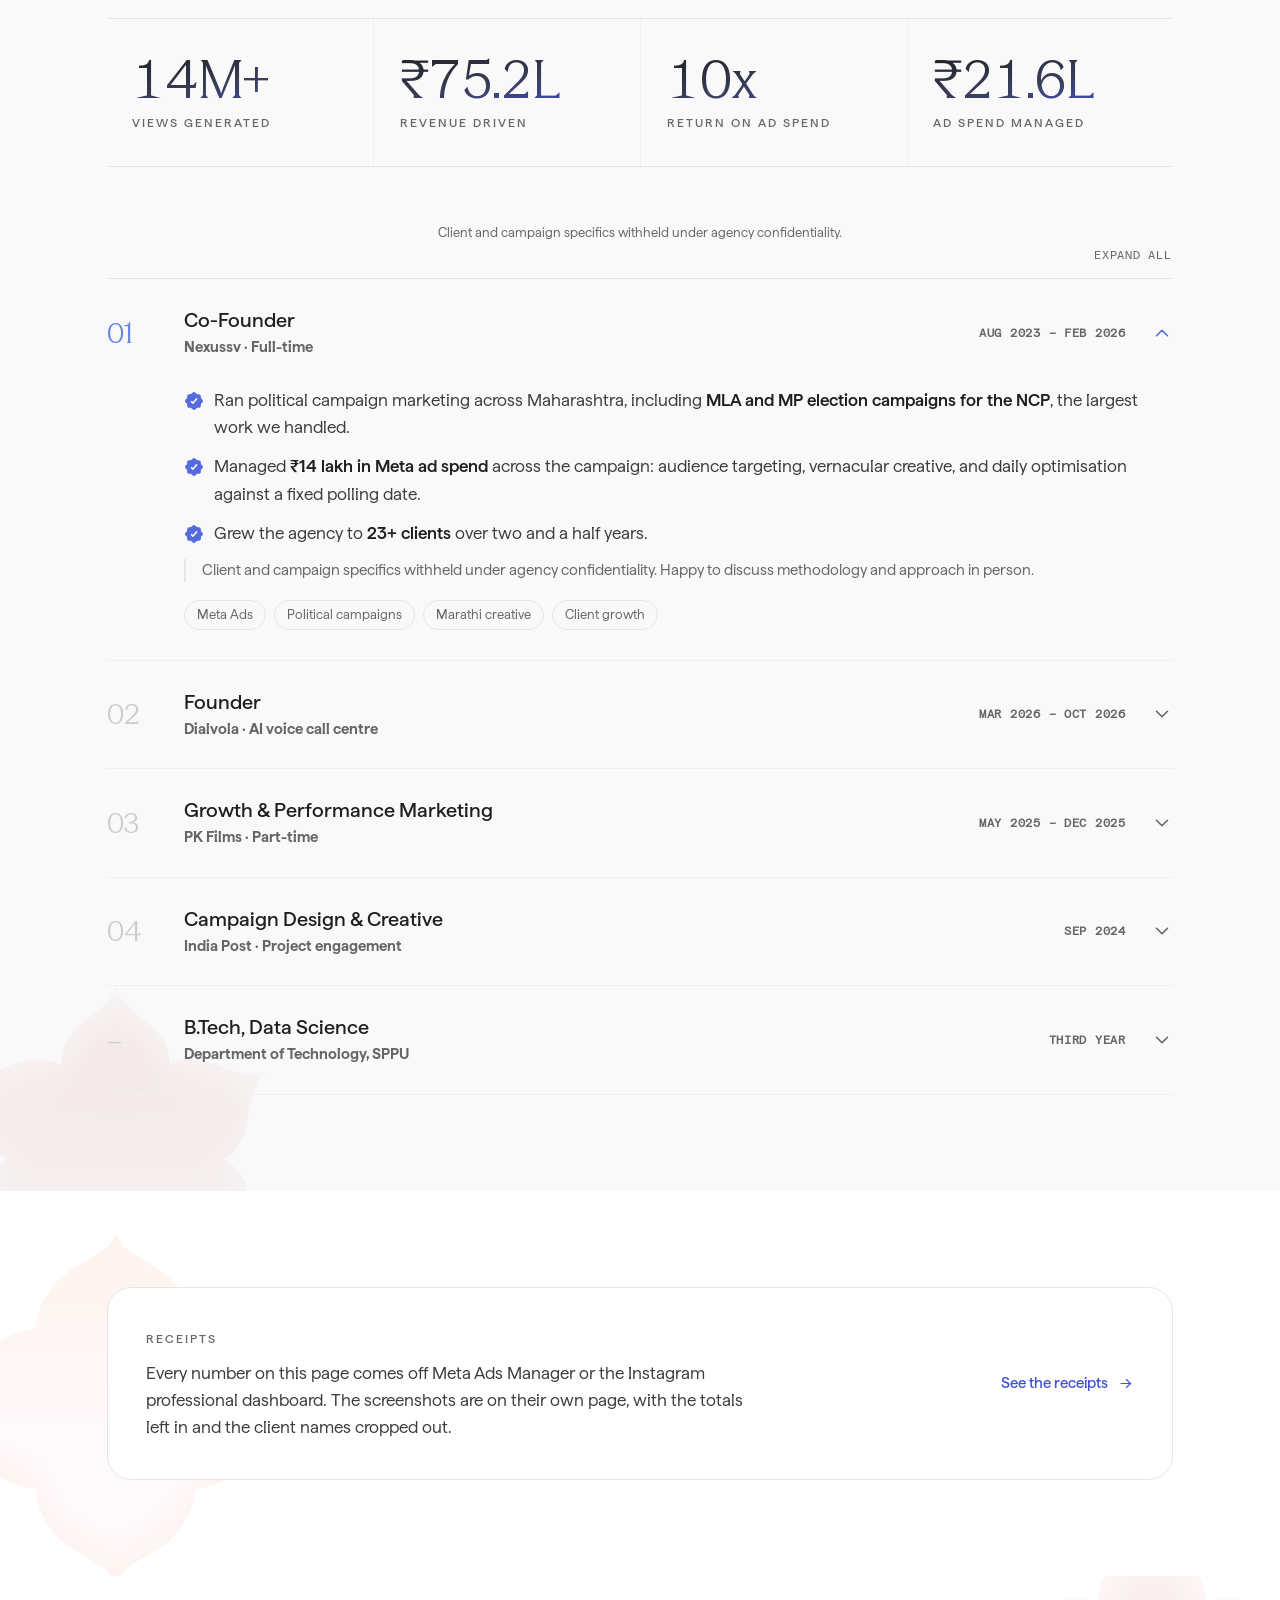
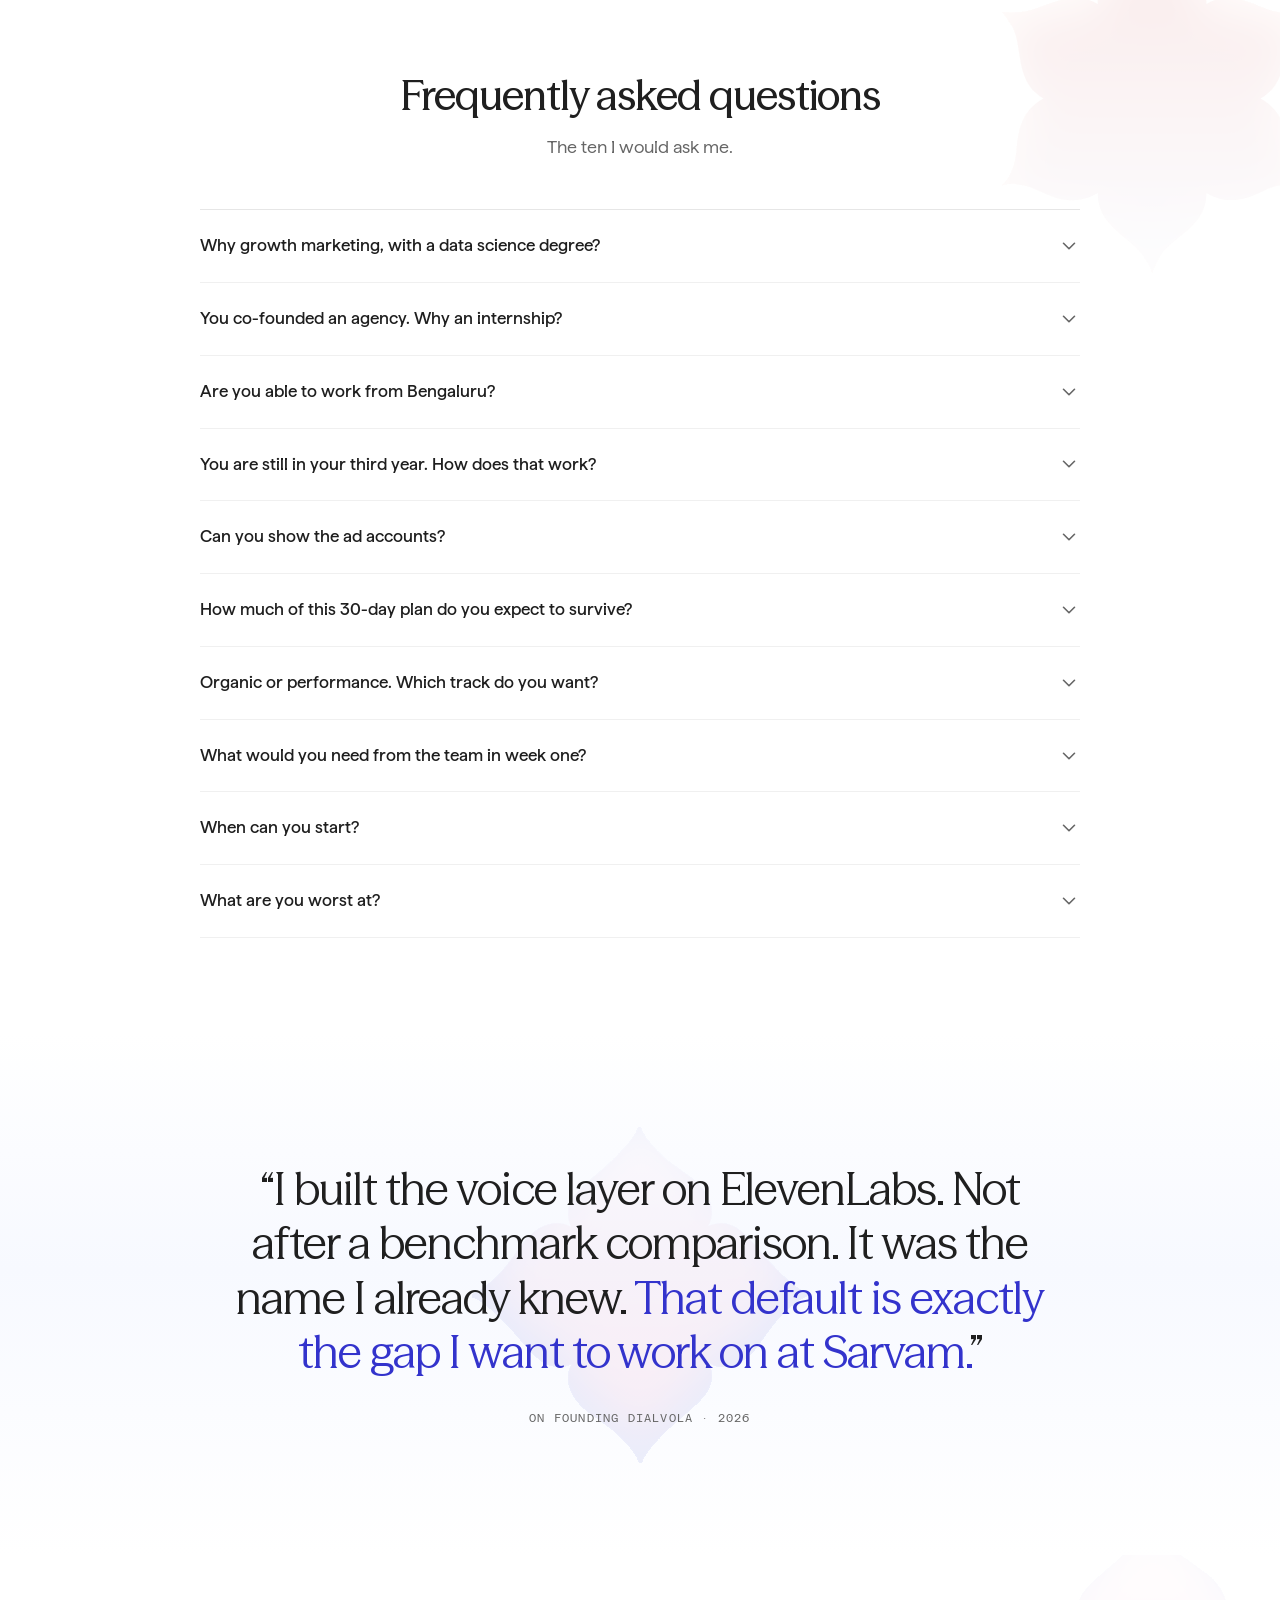
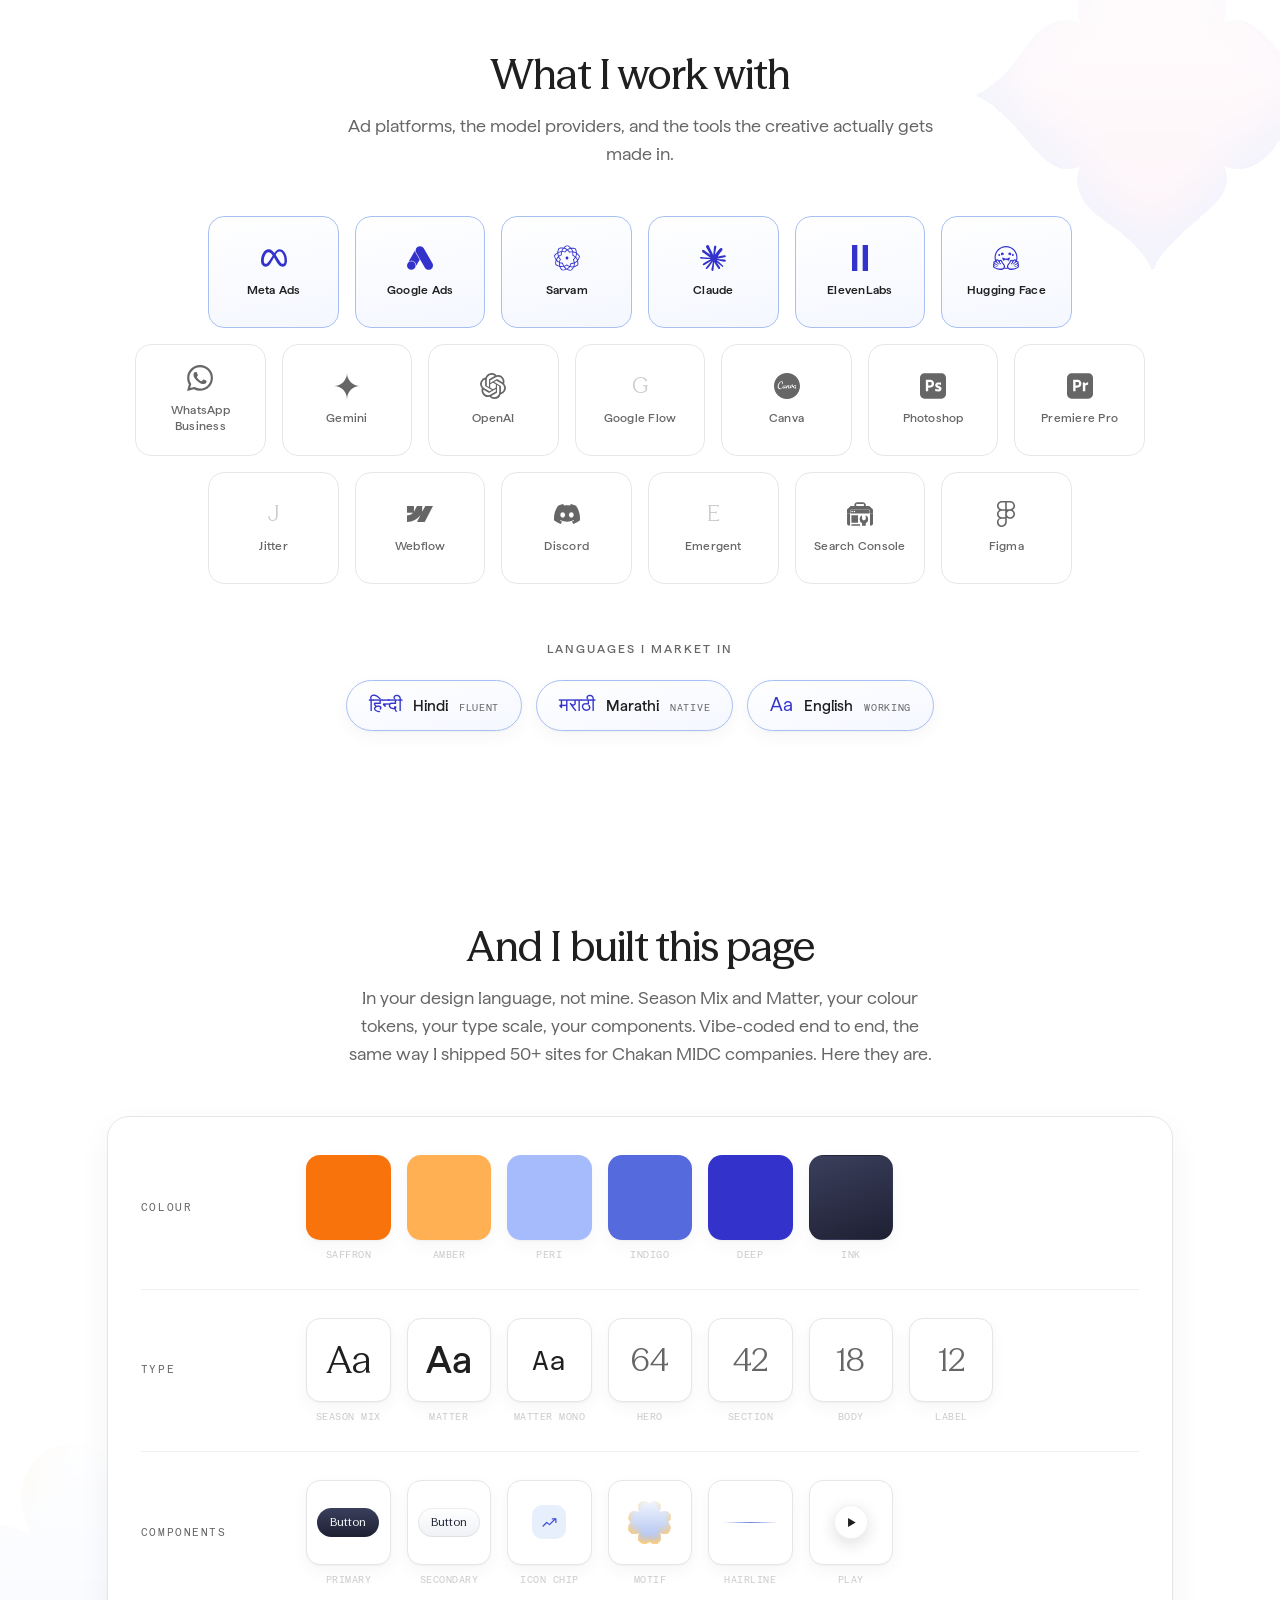
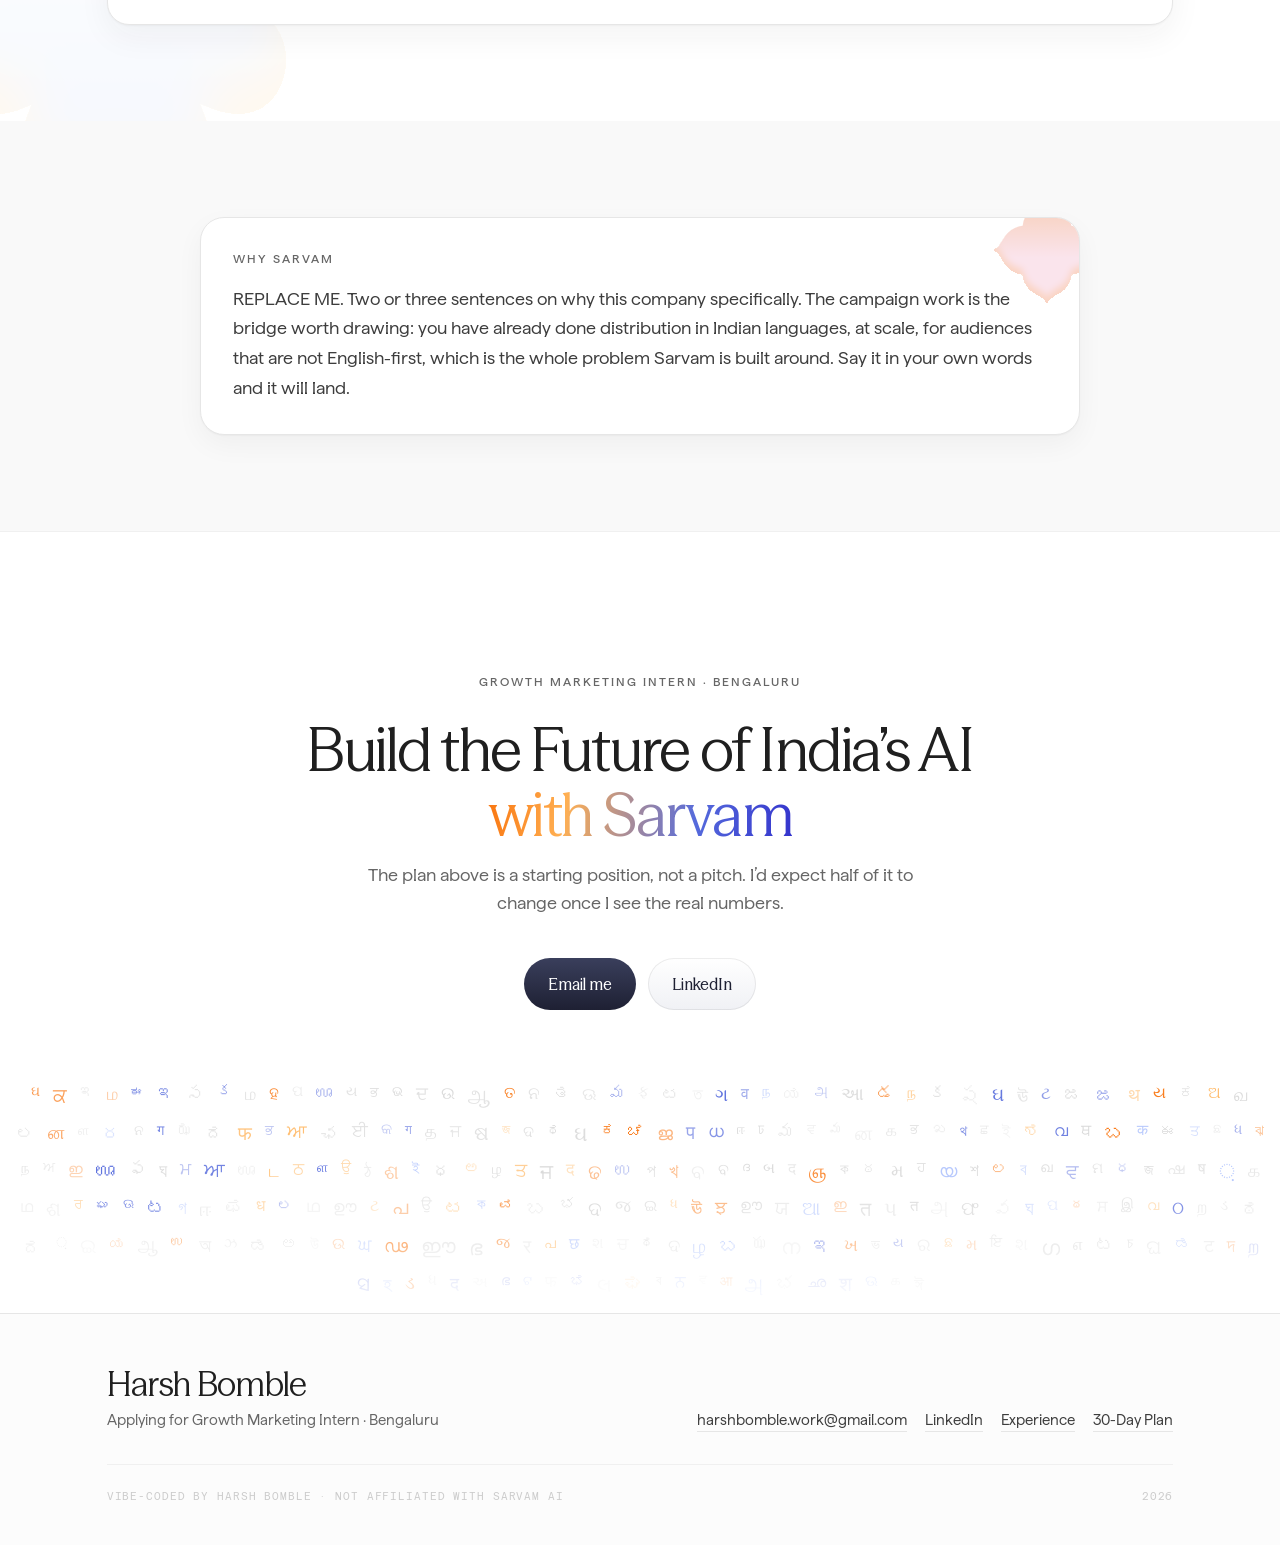
==== commit a5eadd11: "Use Harsh's own film as the walkthrough He shot a 60-second film that tells his plan: everyone still" ====
--- a/index.html
+++ b/index.html
@@ -72,7 +72,7 @@
     <p class="eyebrow reveal">Application &middot; Growth Marketing Intern</p>
     <span class="rule" aria-hidden="true"></span>
     <h1 class="reveal">What I&rsquo;d ship in my first month</h1>
-    <p class="lede reveal">A two-minute walkthrough, and the plan in one paragraph. One audience, three channels, &#8377;1L, and a single number to judge it on.</p>
+    <p class="lede reveal">A one-minute walkthrough, and the plan in one paragraph. One audience, three channels, &#8377;1L, and a single number to judge it on.</p>
     <div class="cta reveal">
       <a class="pill dark" href="#walkthrough">Watch the walkthrough</a>
       <a class="pill lightb" href="#plan">Read the plan</a>
@@ -94,21 +94,19 @@
   </div>
   <div class="wrap split">
     <div class="card split-copy reveal">
-      <h2 class="h-card">The two-minute version</h2>
-      <p>If you only have two minutes, start here. I walk through who I would aim
+      <h2 class="h-card">The one-minute version</h2>
+      <p>If you only have a minute, start here. I walk through who I would aim
          the budget at, why the Startup Program is really a habit-formation product,
          and the one number I would let decide whether any of it worked.</p>
       <a class="pill dark split-cta" href="#plan">Read the plan instead</a>
     </div>
 
     <div class="video-shell reveal"><div class="video-frame">
-
-
-      <div class="video-ph">
-        <img class="motif-bg" src="[data-uri]" alt="" aria-hidden="true" decoding="async">
-        <span class="play" aria-hidden="true"><svg viewBox="0 0 16 16"><path d="M3 1.5v13l11-6.5z"/></svg></span>
-      </div>
-
+      <video controls preload="metadata" playsinline
+             poster="walkthrough-poster.jpg"
+             aria-label="Two-minute walkthrough of the 30-day plan">
+        <source src="walkthrough.mp4" type="video/mp4">
+      </video>
     </div></div>
   </div>
 </section>
--- a/styles.css
+++ b/styles.css
@@ -358,6 +358,8 @@
   width:min(46%,260px); opacity:.16; pointer-events:none;
 }
 .video-frame iframe{position:absolute; inset:0; width:100%; height:100%; border:0; display:block}
+.video-frame video{position:absolute; inset:0; width:100%; height:100%; display:block;
+                   object-fit:cover; background:#fff}
 .video-ph{position:absolute; inset:0; display:grid; place-items:center}
 .play{
   width:64px; height:64px; border-radius:50%; display:grid; place-items:center;
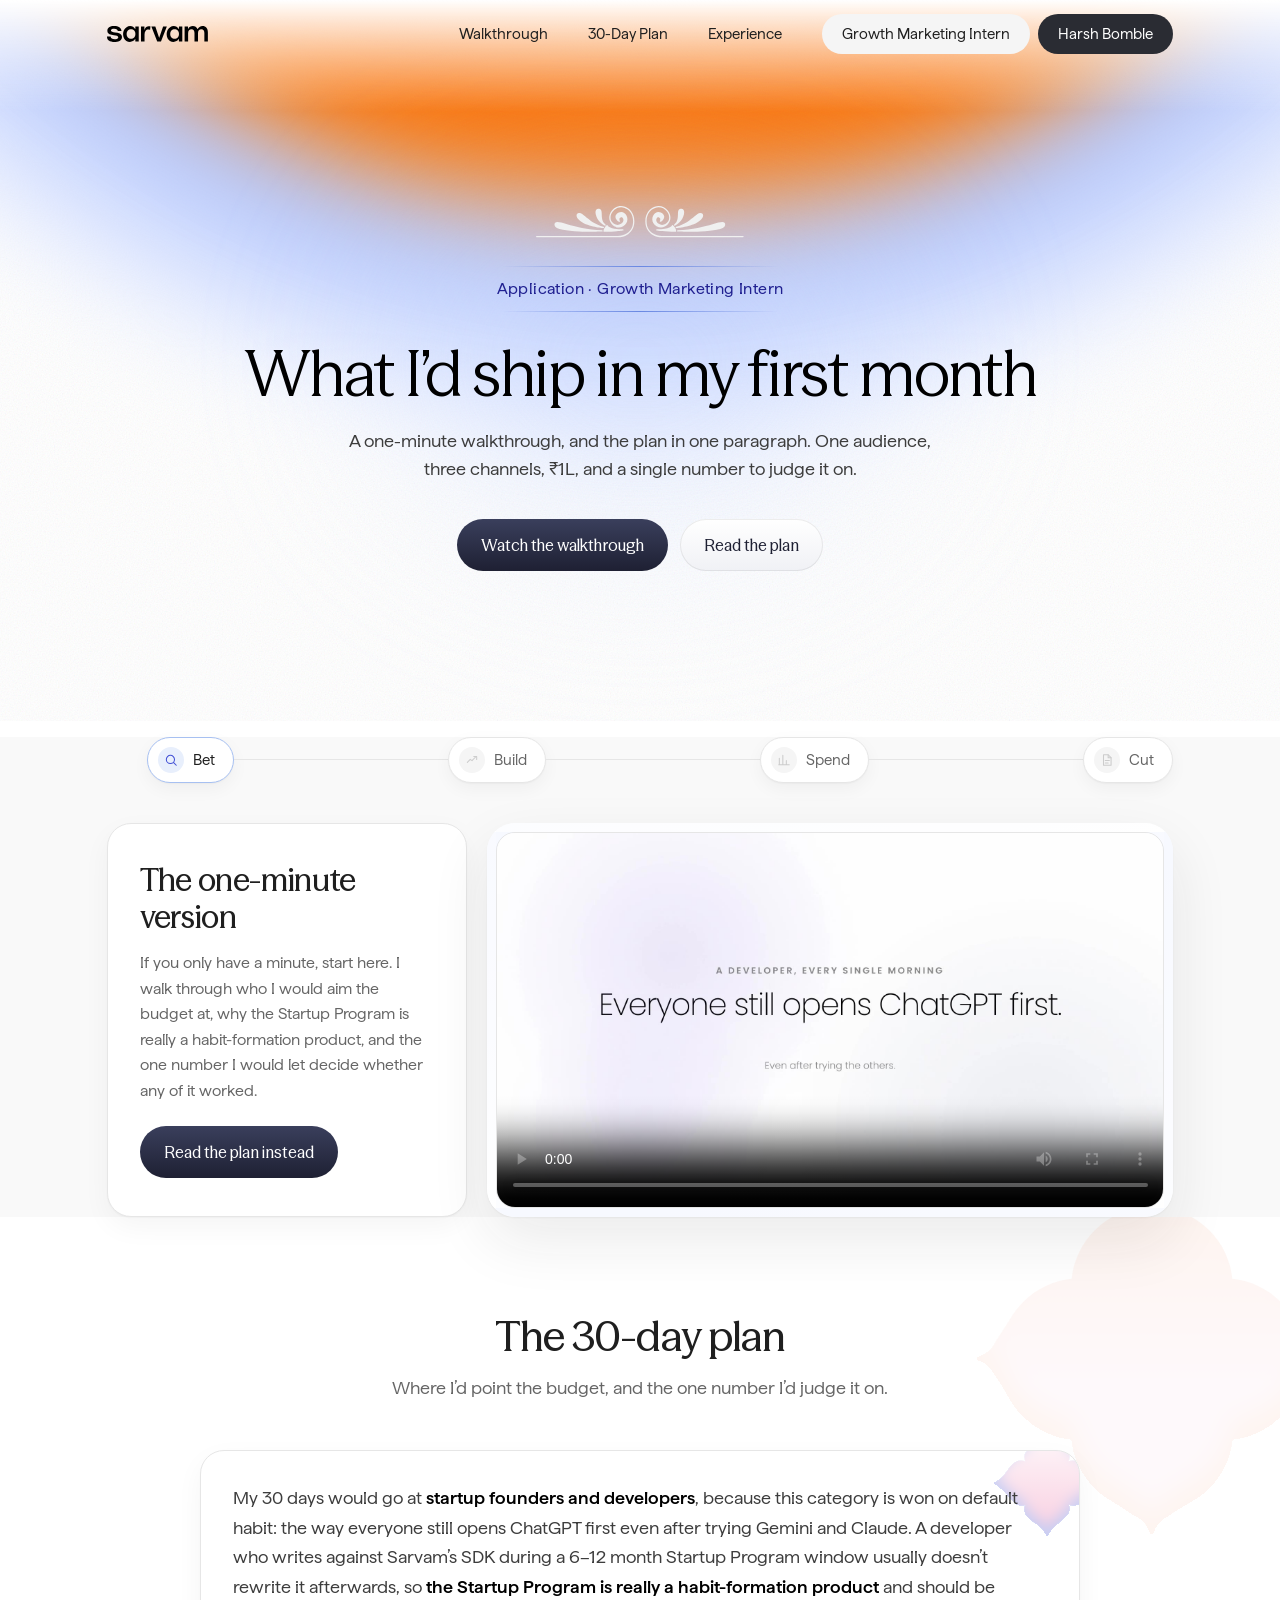
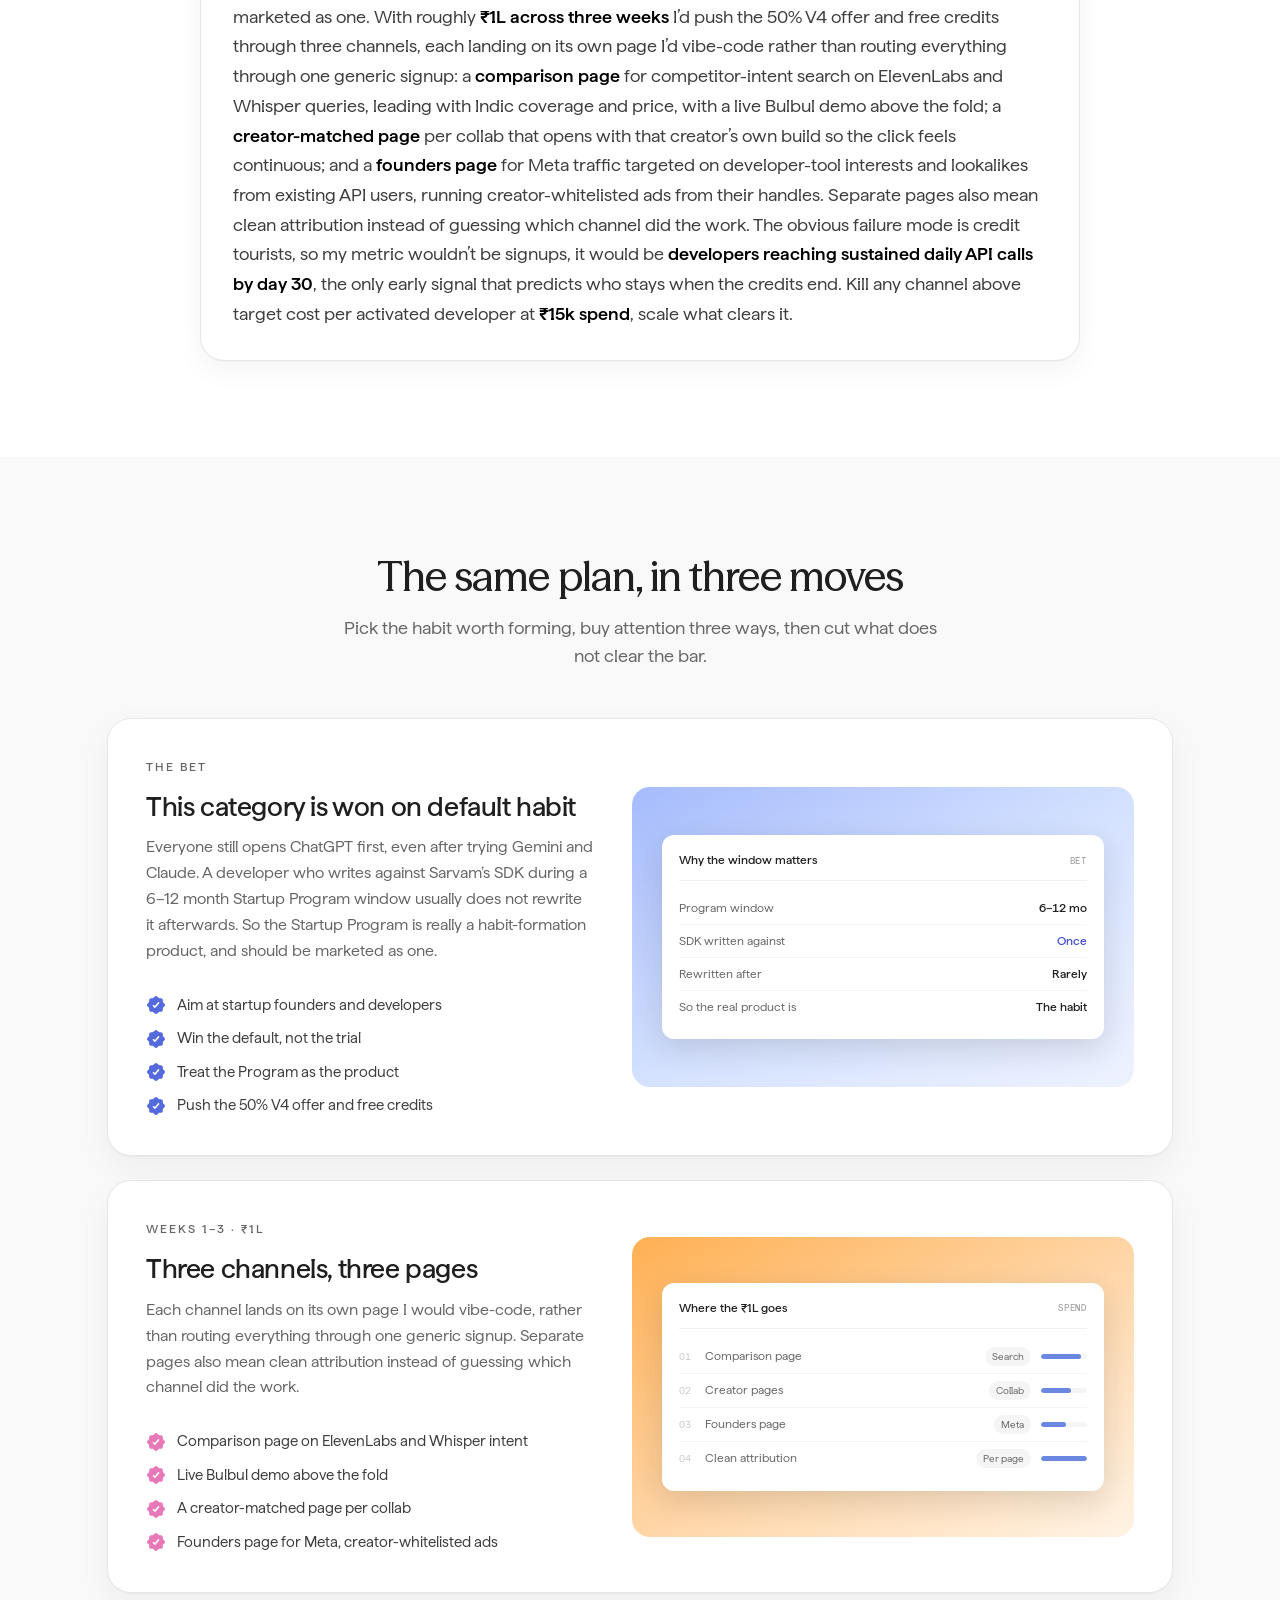
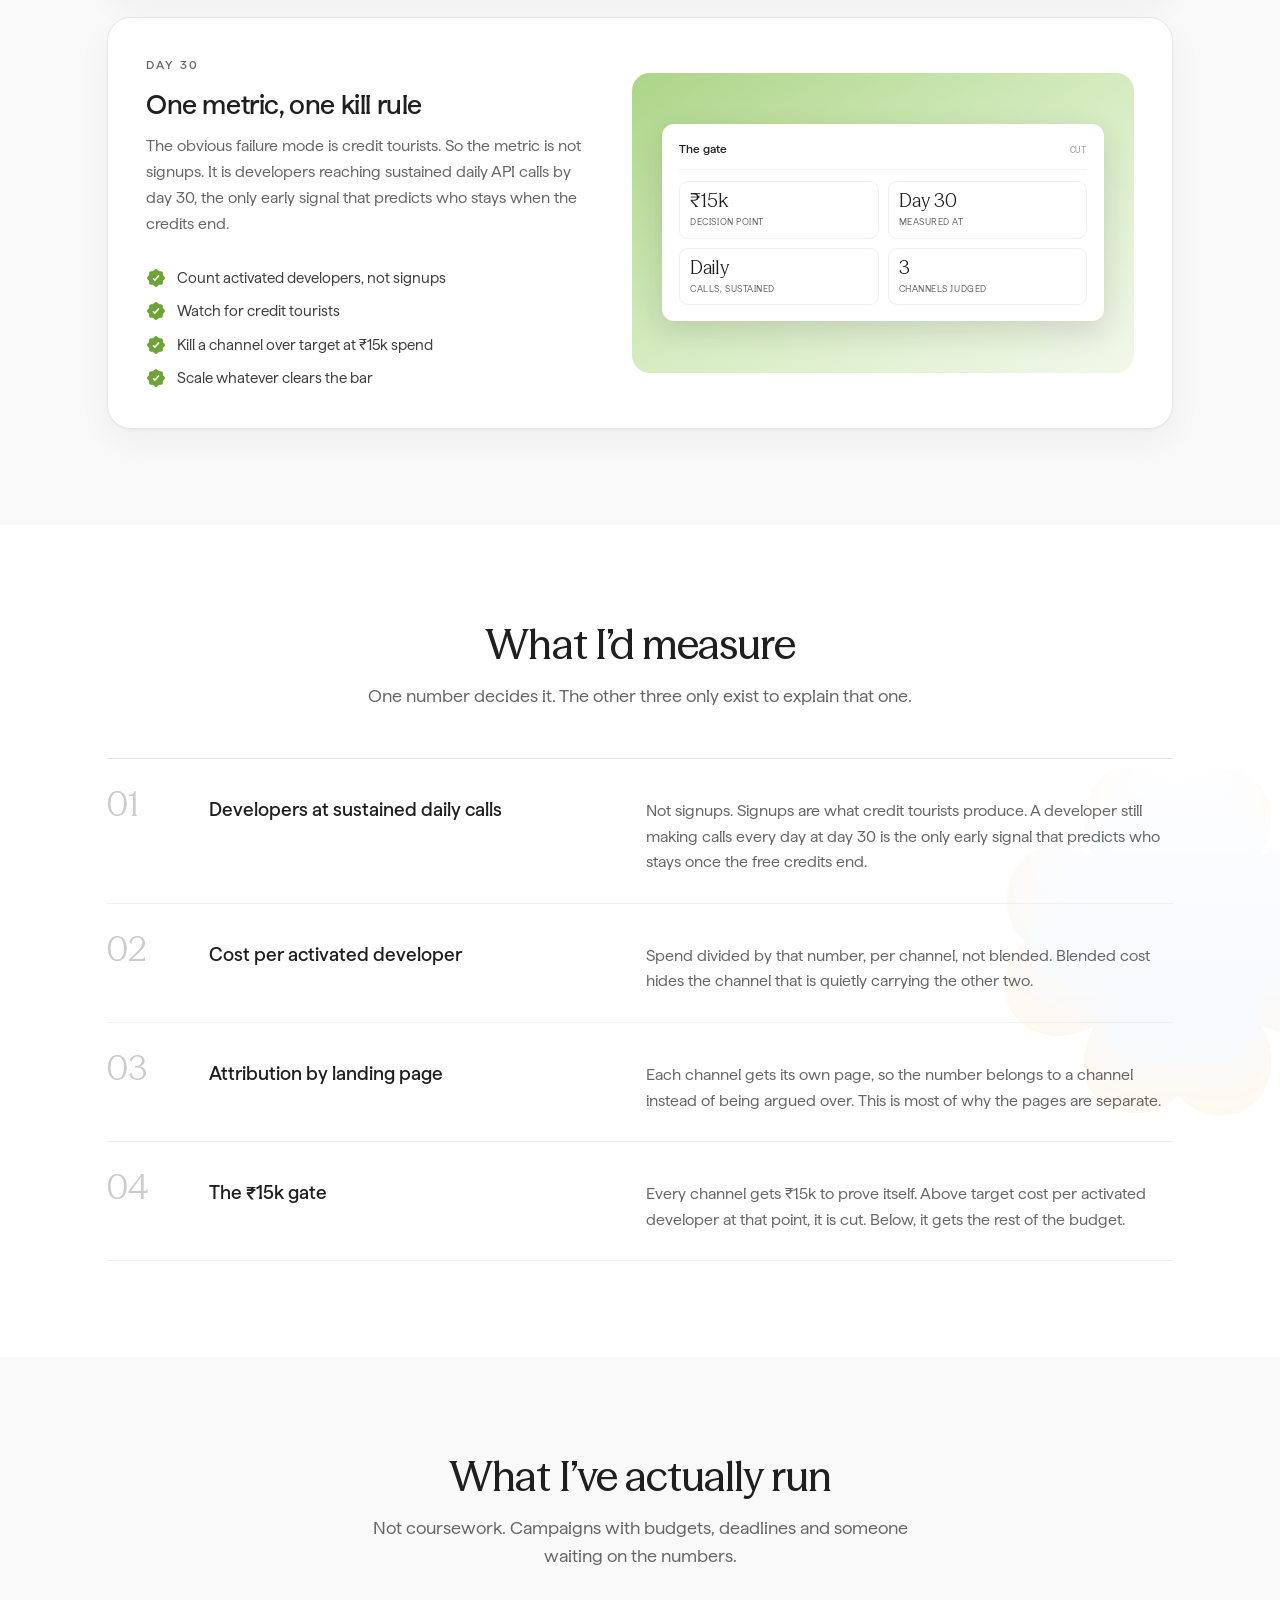
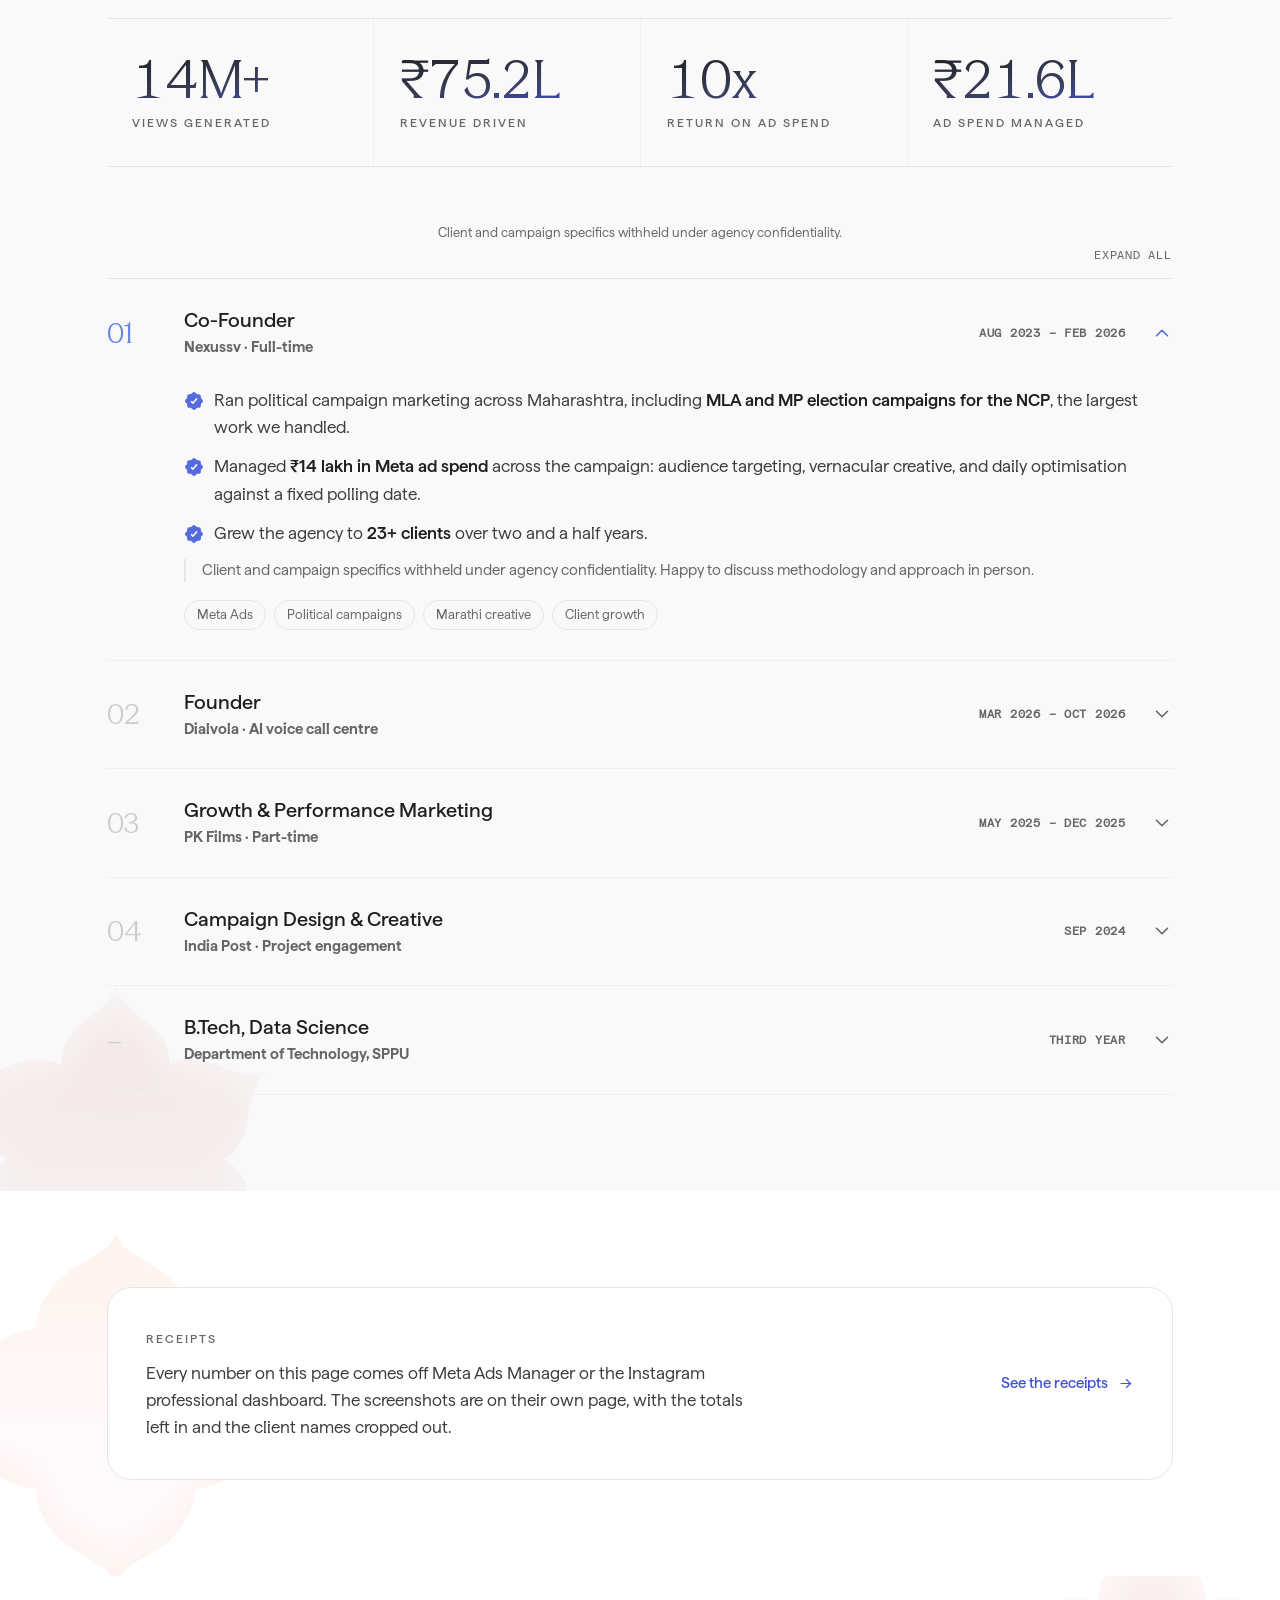
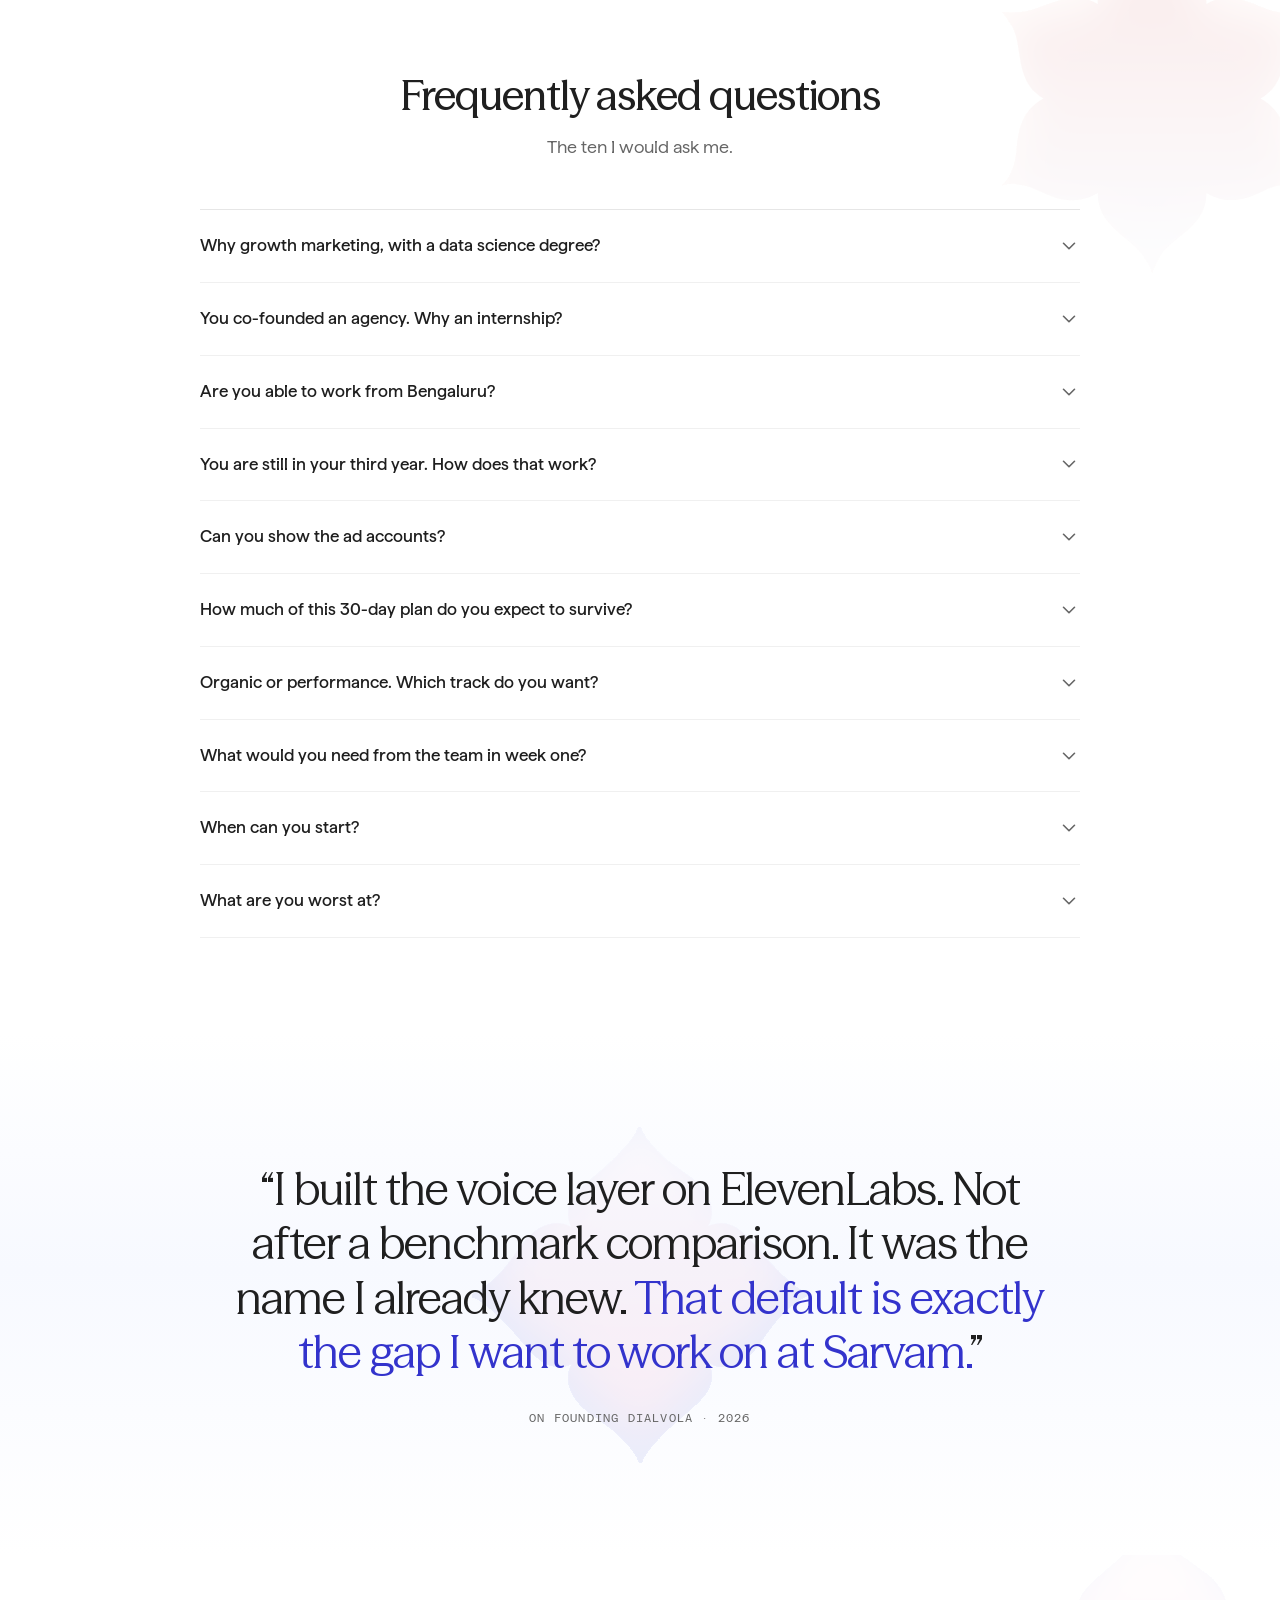
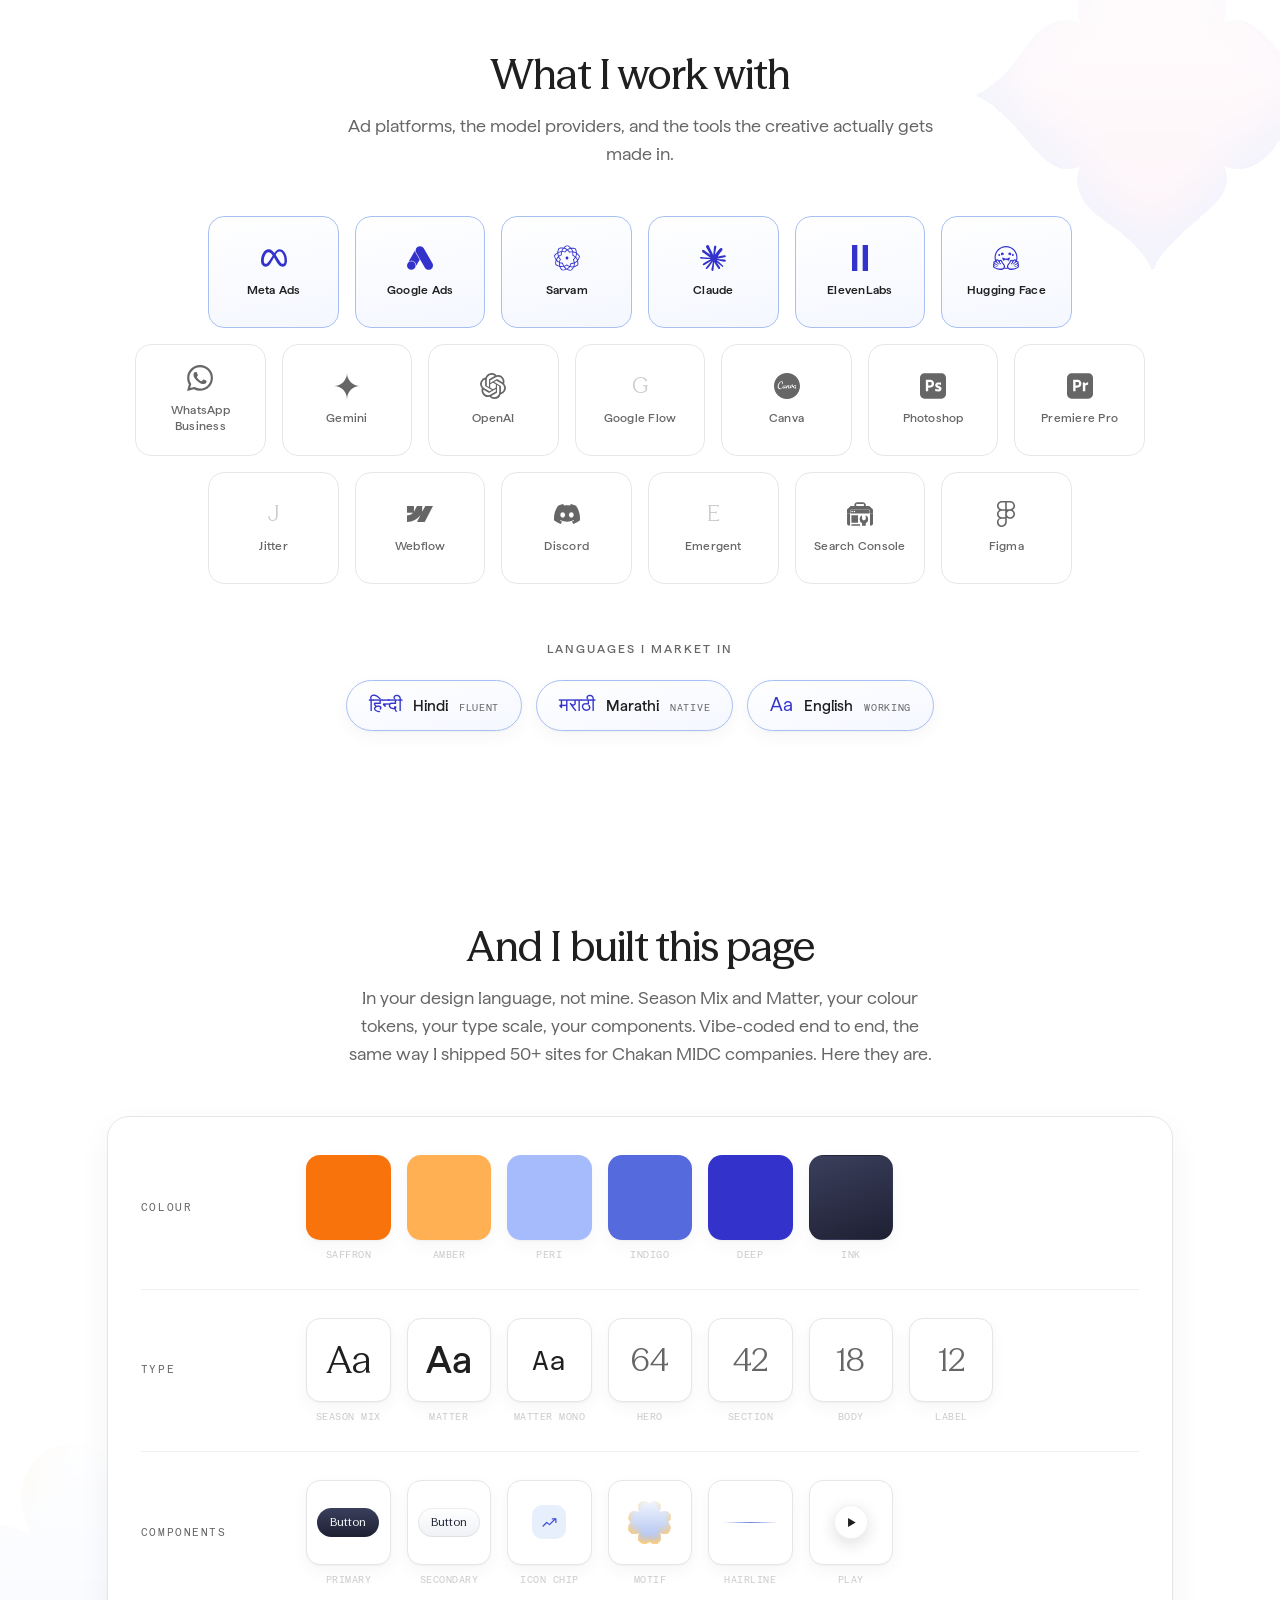
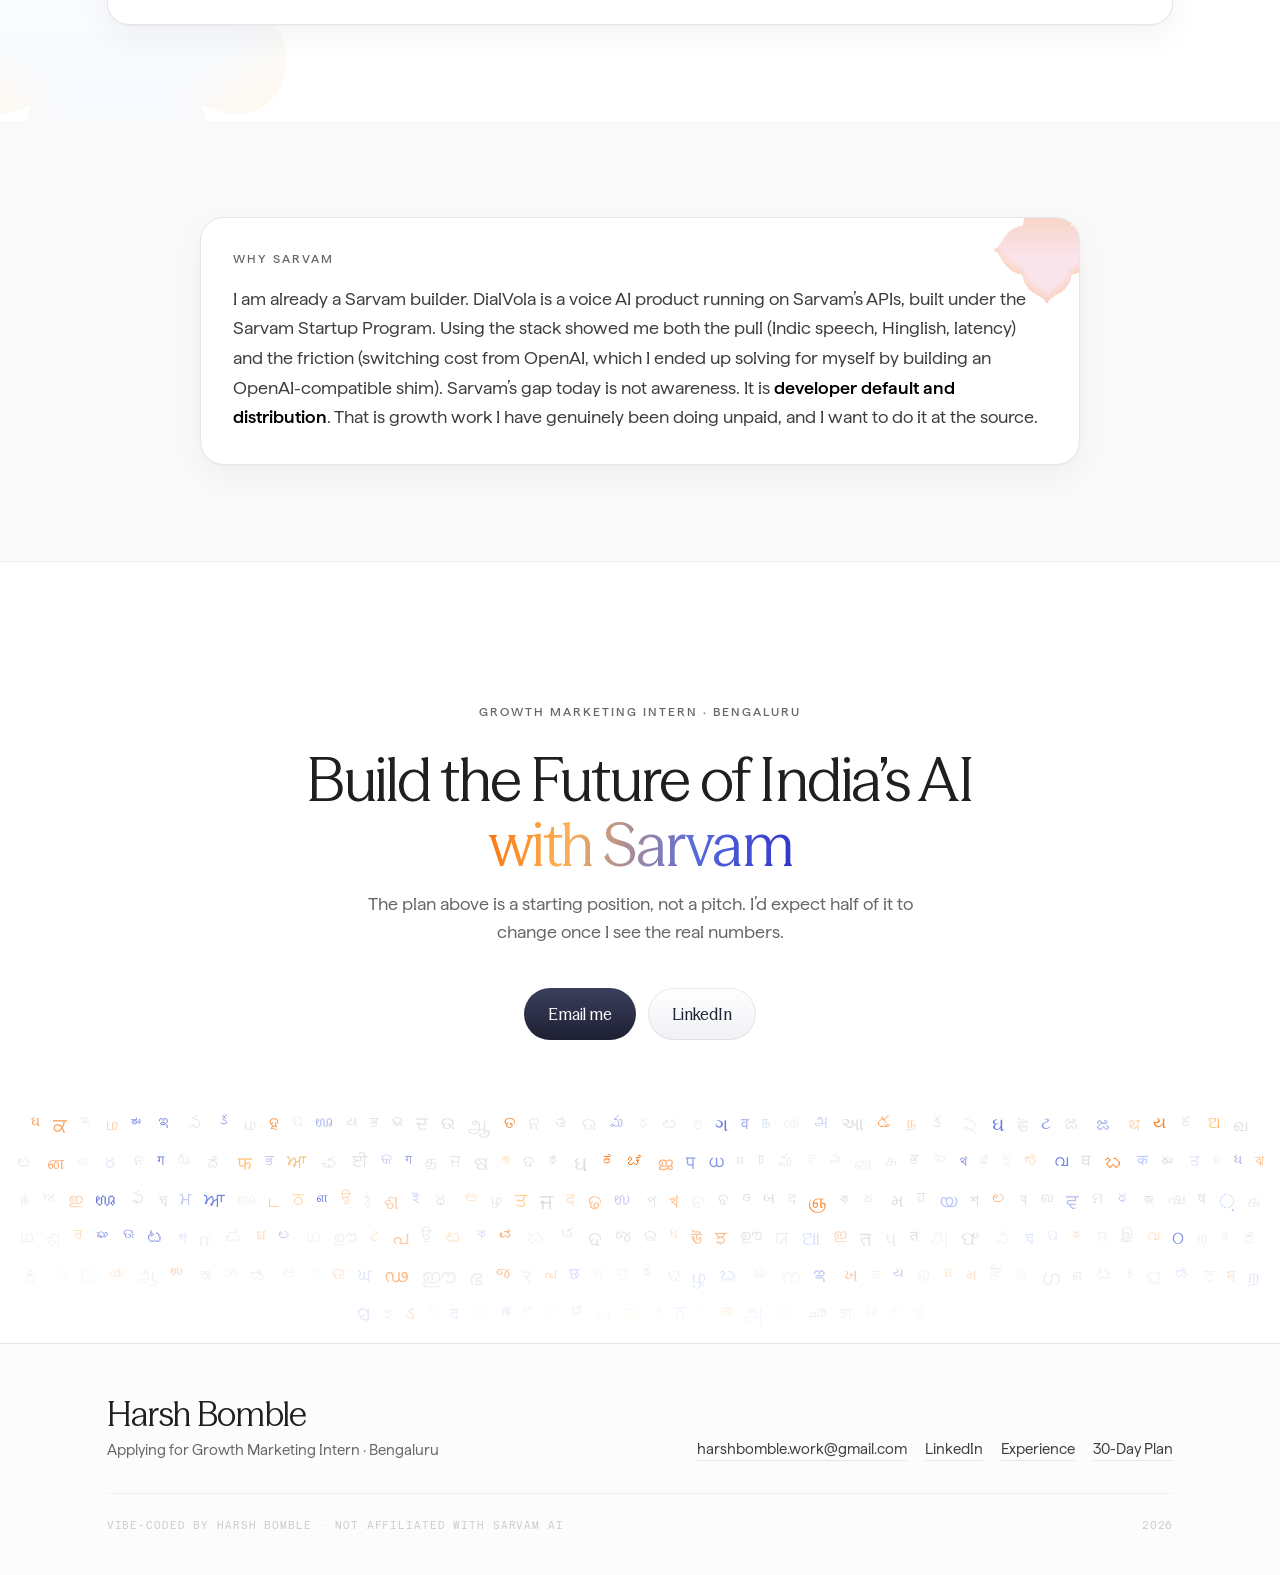
==== commit f1caf638: "Write the Why Sarvam section from Harsh's words Closes the last placeholder on the page. His framing" ====
--- a/index.html
+++ b/index.html
@@ -715,11 +715,13 @@
       <div class="card plan-box reveal">
         <img class="accent" src="[data-uri]" alt="" aria-hidden="true" decoding="async">
         <h2 class="kicker" style="text-align:left; margin:0 0 16px">Why Sarvam</h2>
-        <p>REPLACE ME. Two or three sentences on why this company specifically.
-           The campaign work is the bridge worth drawing: you have already done
-           distribution in Indian languages, at scale, for audiences that are not
-           English-first, which is the whole problem Sarvam is built around.
-           Say it in your own words and it will land.</p>
+        <p>I am already a Sarvam builder. DialVola is a voice AI product running on
+           Sarvam&rsquo;s APIs, built under the Sarvam Startup Program. Using the stack
+           showed me both the pull (Indic speech, Hinglish, latency) and the friction
+           (switching cost from OpenAI, which I ended up solving for myself by building
+           an OpenAI-compatible shim). Sarvam&rsquo;s gap today is not awareness. It is
+           <b>developer default and distribution</b>. That is growth work I have
+           genuinely been doing unpaid, and I want to do it at the source.</p>
       </div>
     </div>
   </div>
